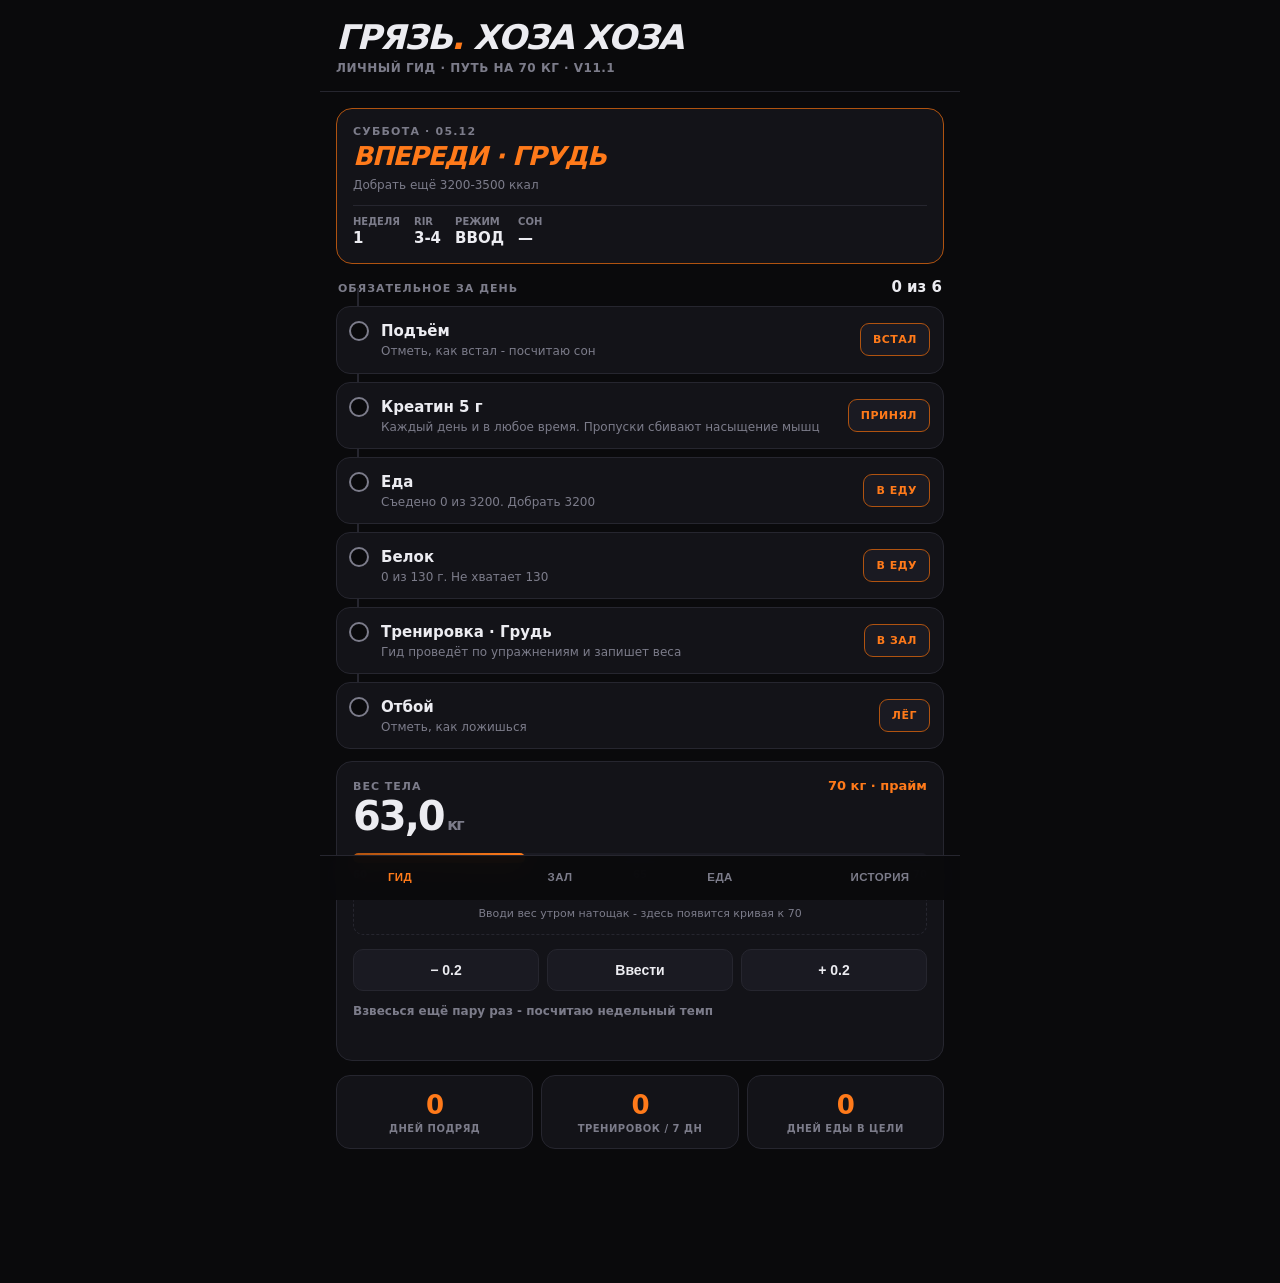
==== index.html @ 9b5d7c56 "ГРЯЗЬ v11.1: «Назад» в гиде тренировки сохраняет введённое Раньше подходы собирались только по «Даль" ====
<!DOCTYPE html>
<html lang="ru">
<head>
<meta charset="UTF-8">
<meta name="viewport" content="width=device-width, initial-scale=1.0, viewport-fit=cover">
<title>ГРЯЗЬ · Гид</title>
<meta name="theme-color" content="#0a0a0c">
<link rel="manifest" href="manifest.webmanifest">
<link rel="icon" type="image/png" href="icons/icon-192.png">
<link rel="apple-touch-icon" href="icons/apple-touch-icon.png">
<meta name="apple-mobile-web-app-capable" content="yes">
<meta name="mobile-web-app-capable" content="yes">
<meta name="apple-mobile-web-app-status-bar-style" content="black-translucent">
<meta name="apple-mobile-web-app-title" content="ГРЯЗЬ">
<style>
  :root {
    --bg: #0a0a0c;
    --panel: #131318;
    --panel-2: #1a1a22;
    --line: #26262f;
    --ink: #ececf1;
    --dim: #7c7c8a;
    --org: #ff7a1a;
    --org-dim: #b05310;
    --blood: #ff3d3d;
    --gold: #ffb020;
    --pool: #57a8ff;
  }
  * { box-sizing: border-box; -webkit-tap-highlight-color: transparent; }
  html, body { margin: 0; padding: 0; background: var(--bg); }
  body {
    font-family: -apple-system, BlinkMacSystemFont, "SF Pro", "Inter", system-ui, sans-serif;
    color: var(--ink);
    padding: 0 0 120px;
    max-width: 640px;
    margin: 0 auto;
    padding-top: env(safe-area-inset-top);
  }
  .wrap { padding: 0 16px; }
  .hidden { display: none !important; }

  header {
    padding: 22px 16px 16px;
    border-bottom: 1px solid var(--line);
  }
  .brand {
    font-size: 34px; font-weight: 900; letter-spacing: -1.5px;
    line-height: 0.92; text-transform: uppercase; font-style: italic;
  }
  .brand span { color: var(--org); }
  .sub {
    font-size: 12px; color: var(--dim); margin-top: 8px;
    letter-spacing: 0.5px; text-transform: uppercase; font-weight: 600;
  }

  .sec-h { font-size: 12px; text-transform: uppercase; color: var(--dim); font-weight: 800; letter-spacing: 1px; margin: 20px 0 10px; }

  /* ── today banner ── */
  .today-card {
    margin: 16px 0 0; border-radius: 16px; padding: 16px;
    background: var(--panel); border: 1px solid var(--line);
  }
  .today-card.iron { border-color: var(--org-dim); }
  .today-card.ring { border-color: var(--blood); }
  .today-card.pool { border-color: #2b7bd6; }
  .tc-day { font-size: 11px; text-transform: uppercase; color: var(--dim); font-weight: 700; letter-spacing: 1.2px; }
  .tc-what { font-size: 26px; font-weight: 900; letter-spacing: -1px; line-height: 1.05; margin-top: 5px; text-transform: uppercase; font-style: italic; }
  .today-card.iron .tc-what { color: var(--org); }
  .today-card.ring .tc-what { color: var(--blood); }
  .today-card.pool .tc-what { color: var(--pool); }
  .tc-note { font-size: 12px; color: var(--dim); margin-top: 6px; line-height: 1.4; }
  .tc-meta { display: flex; gap: 14px; margin-top: 12px; padding-top: 10px; border-top: 1px solid var(--line); }
  .tc-meta div { font-size: 10px; color: var(--dim); font-weight: 600; text-transform: uppercase; }
  .tc-meta b { display: block; font-size: 15px; color: var(--ink); font-weight: 800; margin-top: 2px; }

  /* ── timeline ── */
  .tl { margin: 14px 0 0; position: relative; }
  .tl:before { content:""; position: absolute; left: 21px; top: 10px; bottom: 10px; width: 2px; background: var(--line); }
  .tstep {
    display: flex; gap: 12px; align-items: flex-start; position: relative;
    background: var(--panel); border: 1px solid var(--line); border-radius: 14px;
    padding: 13px 13px 13px 12px; margin-bottom: 8px; cursor: pointer;
  }
  .tstep:active { background: #17171e; }
  .tstep .dot {
    flex: 0 0 20px; width: 20px; height: 20px; border-radius: 50%;
    border: 2px solid var(--dim); margin-top: 1px; position: relative; z-index: 2;
    display: flex; align-items: center; justify-content: center;
    font-size: 12px; font-weight: 900; color: #0a0a0c; background: var(--bg);
    transition: all .25s;
  }
  .tstep.done .dot { background: var(--org); border-color: var(--org); }
  .tstep.done .dot:after { content:"✓"; }
  .tstep .tt { flex: 1; }
  .tstep .tt-time { font-size: 10px; color: var(--dim); font-weight: 800; letter-spacing: .8px; }
  .tstep .tt-name { font-size: 15px; font-weight: 800; margin-top: 2px; line-height: 1.2; }
  .tstep .tt-sub { font-size: 12px; color: var(--dim); margin-top: 3px; line-height: 1.35; }
  .tstep.done .tt-name { color: var(--dim); text-decoration: line-through; }
  .tstep .go {
    flex: 0 0 auto; align-self: center;
    background: var(--panel-2); border: 1px solid var(--org-dim); color: var(--org);
    font-size: 11px; font-weight: 800; text-transform: uppercase; letter-spacing: .5px;
    border-radius: 9px; padding: 9px 12px;
  }
  .tstep.done .go { display: none; }
  .tstep.info { cursor: default; }
  .tstep.info .dot { border-style: dashed; }

  /* ── weight ── */
  .weight-card {
    margin: 12px 0 8px; background: var(--panel);
    border: 1px solid var(--line); border-radius: 16px; padding: 16px;
  }
  .wc-top { display: flex; justify-content: space-between; align-items: baseline; }
  .wc-label { font-size: 11px; text-transform: uppercase; color: var(--dim); font-weight: 700; letter-spacing: 1px; }
  .wc-now { font-size: 40px; font-weight: 900; letter-spacing: -2px; }
  .wc-now small { font-size: 16px; color: var(--dim); font-weight: 600; }
  .wc-goal { font-size: 13px; color: var(--org); font-weight: 700; }
  .track { height: 10px; background: var(--panel-2); border-radius: 6px; margin: 14px 0 6px; overflow: hidden; }
  .track-fill { height: 100%; background: linear-gradient(90deg, var(--org-dim), var(--org)); border-radius: 6px; transition: width .5s cubic-bezier(.2,.8,.2,1); width: 0%; }
  .track-scale { display: flex; justify-content: space-between; font-size: 10px; color: var(--dim); font-weight: 600; }
  .wc-actions { display: flex; gap: 8px; margin-top: 14px; }
  .wbtn { flex: 1; background: var(--panel-2); border: 1px solid var(--line); color: var(--ink); border-radius: 10px; padding: 12px; font-size: 14px; font-weight: 700; cursor: pointer; }
  .wbtn:active { background: #22222b; }
  .wc-hist { font-size: 11px; color: var(--dim); margin-top: 10px; min-height: 14px; }
  .wchart svg { display: block; width: 100%; height: auto; }
  .wchart-hint { font-size: 11px; color: var(--dim); margin-top: 12px; text-align: center; padding: 14px 0; border: 1px dashed var(--line); border-radius: 10px; }

  /* ── exercises (классический зал) ── */
  .ex {
    background: var(--panel); border: 1px solid var(--line);
    border-radius: 14px; padding: 14px; margin-bottom: 10px;
  }
  .ex-head { display: flex; justify-content: space-between; align-items: flex-start; gap: 10px; }
  .ex-name { font-size: 16px; font-weight: 800; line-height: 1.25; }
  .ex-idx { font-size: 11px; color: var(--dim); font-weight: 800; letter-spacing: 1px; }
  .ex-target { font-size: 12px; color: var(--org); font-weight: 700; margin-top: 4px; }
  .ex-m { font-size: 11px; font-weight: 800; letter-spacing: .3px; text-transform: uppercase; color: var(--org); margin: 6px 0 2px; line-height: 1.35; }
  .ex-note { font-size: 12px; color: var(--dim); margin-top: 6px; line-height: 1.45; }
  .ex-last { font-size: 12px; color: var(--gold); margin-top: 8px; font-weight: 600; }
  .ex-tip {
    font-size: 12px; font-weight: 700; margin-top: 8px; padding: 9px 11px;
    border-radius: 9px; background: rgba(255,122,26,.09); border: 1px solid var(--org-dim); color: var(--org);
    line-height: 1.4;
  }
  .ex-tip.warn { background: rgba(255,61,61,.09); border-color: #7d2222; color: #ff8080; }
  .ex-inputs { display: flex; gap: 6px; margin-top: 12px; align-items: center; }
  .ex-w { width: 78px; flex: 0 0 78px; }
  .ex-reps { display: flex; gap: 6px; flex: 1; }
  input.cell {
    width: 100%; background: var(--panel-2); border: 1px solid var(--line);
    color: var(--ink); border-radius: 9px; padding: 12px 6px; font-size: 16px;
    font-weight: 800; text-align: center; -moz-appearance: textfield;
  }
  input.cell::-webkit-outer-spin-button, input.cell::-webkit-inner-spin-button { -webkit-appearance: none; margin: 0; }
  input.cell:focus { outline: none; border-color: var(--org-dim); }
  input.cell.wcell { border-color: #3a3a48; }
  .ex-labels { display: flex; gap: 6px; margin-top: 5px; }
  .ex-labels .l1 { width: 78px; flex: 0 0 78px; font-size: 10px; color: var(--dim); text-align: center; font-weight: 700; letter-spacing: .5px; }
  .ex-labels .l2 { flex: 1; font-size: 10px; color: var(--dim); text-align: center; font-weight: 700; letter-spacing: .5px; }
  .swap { margin-top: 10px; font-size: 12px; color: var(--dim); border-top: 1px dashed var(--line); padding-top: 9px; }
  .swap b { color: #9a9aa8; }

  .warmbox {
    background: var(--panel-2); border: 1px solid var(--line); border-radius: 12px;
    padding: 13px 14px; margin-bottom: 12px; font-size: 13px; color: var(--dim); line-height: 1.5;
  }
  .warmbox b { color: var(--ink); }

  .save {
    width: 100%; background: var(--org); color: #0a0a0c; border: none;
    border-radius: 14px; padding: 18px; font-size: 17px; font-weight: 900;
    text-transform: uppercase; letter-spacing: .5px; cursor: pointer; margin-top: 6px;
  }
  .save:active { transform: scale(.985); }
  .save.ghost { background: var(--panel-2); color: var(--ink); border: 1px solid var(--line); }

  .plan-bar { margin: 0 0 10px; padding: 10px 12px; background: var(--panel); border: 1px solid var(--line); border-radius: 12px; }
  .pb-l { margin-bottom: 9px; }
  .pb-row { display: flex; gap: 6px; flex-wrap: wrap; }
  .pb-name { font-size: 13px; font-weight: 800; line-height: 1.2; }
  .pb-meta { font-size: 10.5px; color: var(--dim); font-weight: 600; margin-top: 2px; }
  .pb-btn { background: var(--panel-2); border: 1px solid var(--line); color: var(--ink); border-radius: 8px; padding: 8px 10px;
    font-size: 11px; font-weight: 800; text-transform: uppercase; letter-spacing: .3px; cursor: pointer; white-space: nowrap; }
  .pb-btn:active { background: #22222b; }
  .pb-btn.org { color: var(--org); border-color: var(--org-dim); }
  .tabs { display: flex; gap: 6px; margin: 16px 0 10px; }
  .tab {
    flex: 1; text-align: center; padding: 11px 4px; border-radius: 10px;
    background: var(--panel); border: 1px solid var(--line); color: var(--dim);
    font-size: 13px; font-weight: 800; cursor: pointer; text-transform: uppercase;
  }
  .tab.active { background: var(--org); color: #0a0a0c; border-color: var(--org); }

  /* ── food ── */
  .food-card { background: var(--panel); border: 1px solid var(--line); border-radius: 16px; padding: 16px; margin-bottom: 12px; }
  .fbar-label { display: flex; justify-content: space-between; font-size: 12px; font-weight: 700; margin-bottom: 6px; }
  .fbar-label span:last-child { color: var(--dim); }
  .fbar { height: 12px; background: var(--panel-2); border-radius: 7px; overflow: hidden; margin-bottom: 14px; }
  .fbar-fill { height: 100%; border-radius: 7px; transition: width .4s; }
  .fbar-fill.kcal { background: linear-gradient(90deg, var(--org-dim), var(--org)); }
  .fbar-fill.prot { background: linear-gradient(90deg, #8a6a10, var(--gold)); }
  .fgrid { display: grid; grid-template-columns: 1fr 1fr; gap: 8px; }
  .fbtn {
    background: var(--panel-2); border: 1px solid var(--line); color: var(--ink);
    border-radius: 12px; padding: 13px 12px; text-align: left; cursor: pointer;
  }
  .fbtn:active { background: #22222b; }
  .fbtn b { display: block; font-size: 13px; font-weight: 800; line-height: 1.2; }
  .fbtn small { display: block; font-size: 10.5px; color: var(--dim); margin-top: 4px; font-weight: 600; line-height: 1.35; }
  .fbtn small i { color: #9a9aa8; font-style: normal; font-weight: 700; }
  .fbtn.rec { border-color: #33333f; }
  .fbtn.rec .ic-lg { margin-bottom: 8px; }

  /* ── чек-лист дня ── */
  .ck-head { display: flex; justify-content: space-between; align-items: baseline; margin: 2px 2px 10px; }
  .ck-head span { font-size: 11px; font-weight: 800; letter-spacing: 1px; text-transform: uppercase; color: var(--dim); }
  .ck-head b { font-size: 15px; font-weight: 900; font-variant-numeric: tabular-nums; }
  .ck-head b.full { color: var(--org); }
  .tstep.opt { opacity: .68; }
  .tstep.opt .tt-name i { font-style: normal; font-size: 10px; font-weight: 700; color: var(--dim); text-transform: uppercase; letter-spacing: .4px; }

  /* ── дни в истории ── */
  .dayrow { display: flex; align-items: center; gap: 10px; padding: 11px 12px; border: 1px solid var(--line); border-radius: 12px;
    background: var(--panel); margin-bottom: 6px; }
  .dayrow.full { border-color: var(--org-dim); }
  .dr-d { font-size: 12.5px; font-weight: 800; font-variant-numeric: tabular-nums; flex: none; }
  .dr-w { font-size: 11px; color: var(--dim); font-weight: 700; flex: none; width: 18px; }
  .dr-dots { display: flex; gap: 4px; flex: 1; flex-wrap: wrap; }
  .dr-dots i { width: 9px; height: 9px; border-radius: 3px; background: var(--panel-2); border: 1px solid var(--line); }
  .dr-dots i.on { background: var(--org); border-color: var(--org); }
  .dr-n { font-size: 12px; font-weight: 900; color: var(--dim); font-variant-numeric: tabular-nums; flex: none; }
  .dayrow.full .dr-n { color: var(--org); }

  /* ── вес: недельная дельта и протокол ── */
  .wc-week { display: flex; align-items: baseline; gap: 8px; margin-top: 12px; font-size: 12px; font-weight: 700; }
  .wc-week .d { font-size: 17px; font-weight: 900; font-variant-numeric: tabular-nums; }
  .wc-week .d.ok { color: var(--org); }
  .wc-week .d.slow { color: var(--gold); }
  .wc-week .d.fast { color: #ff8080; }
  .wc-week .lbl { color: var(--dim); font-weight: 600; line-height: 1.35; }
  .wc-warn { margin-top: 10px; padding: 10px 12px; border-radius: 10px; background: rgba(255,61,61,.08); border: 1px solid #7d2222; color: #ff8080; font-size: 11.5px; font-weight: 600; line-height: 1.45; }
  .wc-warn.hidden { display: none; }

  /* ── фото прогресса ── */
  .ph-compare { display: grid; grid-template-columns: 1fr 1fr; gap: 8px; margin-bottom: 10px; }
  .ph-slot { position: relative; border-radius: 14px; overflow: hidden; border: 2px solid var(--line); background: var(--panel-2); cursor: pointer; }
  .ph-slot.active { border-color: var(--org); }
  .ph-slot { aspect-ratio: 3 / 4; }
  .ph-slot img { display: block; width: 100%; height: 100%; object-fit: contain; background: #0c0c0f; }
  .ph-slot.empty { display: flex; align-items: center; justify-content: center; border-style: dashed; }
  .ph-ph { font-size: 12px; font-weight: 800; letter-spacing: 1px; text-transform: uppercase; color: var(--faint, var(--dim)); }
  .ph-cap { position: absolute; left: 0; right: 0; bottom: 0; padding: 20px 4px 2px; display: flex; justify-content: space-between; align-items: center;
    background: linear-gradient(180deg, transparent, rgba(0,0,0,.55) 45%, rgba(0,0,0,.9)); font-size: 11px; font-weight: 800;
    text-shadow: 0 1px 3px rgba(0,0,0,.9); }
  .ph-cap b, .ph-cap span { padding: 7px 5px; cursor: pointer; }
  .ph-cap span { color: var(--org); font-variant-numeric: tabular-nums; }
  .ph-delta { text-align: center; font-size: 13px; color: var(--dim); font-weight: 600; margin-bottom: 12px; }
  .ph-delta b { font-size: 19px; font-weight: 900; color: var(--org); font-variant-numeric: tabular-nums; }
  .ph-delta.hidden { display: none; }
  .ph-grid { display: grid; grid-template-columns: repeat(4, 1fr); gap: 6px; margin-top: 10px; }
  .ph-th { position: relative; border-radius: 10px; overflow: hidden; border: 2px solid transparent; cursor: pointer; background: var(--panel-2); }
  .ph-th.on { border-color: var(--org); }
  .ph-th img { display: block; width: 100%; aspect-ratio: 3 / 4; object-fit: cover; }
  .ph-th-d { position: absolute; left: 0; right: 0; bottom: 0; padding: 8px 3px 2px; font-size: 9px; font-weight: 800; text-align: center;
    background: linear-gradient(180deg, transparent, rgba(0,0,0,.85)); }
  .ph-th-a { position: absolute; top: 3px; left: 3px; width: 15px; height: 15px; border-radius: 5px; background: var(--org); color: #0a0a0c;
    font-size: 9px; font-weight: 900; display: flex; align-items: center; justify-content: center; }
  .ph-th-x { position: absolute; top: 0; right: 0; padding: 7px 9px 10px 12px; font-size: 15px; font-weight: 900; color: #fff;
    text-shadow: 0 1px 3px #000; line-height: 1; }
  .ph-grid > .wc-hist { grid-column: 1 / -1; }
  .ph-hint { font-size: 11px; color: var(--dim); line-height: 1.45; margin-top: 8px; }
  .ph-hint b { color: var(--ink); }
  /* ── суперсет и кардио в зале ── */
  .ssblock { border: 1px dashed var(--org-dim); border-radius: 16px; padding: 10px 10px 2px; margin-bottom: 12px; background: rgba(255,122,26,.03); }
  .ss-tag { font-size: 10px; font-weight: 900; letter-spacing: 1px; text-transform: uppercase; color: var(--org); padding: 2px 4px 8px; }
  .ssblock .ex { margin-bottom: 10px; }
  .cardio-row { display: flex; align-items: center; gap: 12px; background: var(--panel); border: 1px dashed var(--org-dim); border-radius: 14px; padding: 13px 14px; margin-bottom: 12px; }
  .cardio-t { font-size: 11px; font-weight: 900; letter-spacing: 1px; text-transform: uppercase; color: var(--org); flex: none; }
  .cardio-x { font-size: 12.5px; color: var(--dim); line-height: 1.4; }

  /* ── еда: съедено по факту ── */
  .eaten-top { display: flex; align-items: baseline; gap: 12px; margin-bottom: 12px; }
  .eaten-k { font-size: 44px; font-weight: 900; line-height: 1; letter-spacing: -1.5px; font-variant-numeric: tabular-nums; color: var(--org); }
  .eaten-r { margin-left: auto; text-align: right; }
  .eaten-goal { font-size: 11px; font-weight: 700; color: var(--dim); }
  .eaten-left { font-size: 12px; font-weight: 700; margin-top: 3px; }
  .macros3 { display: grid; grid-template-columns: 1fr 1fr 1fr; gap: 1px; background: var(--line); border: 1px solid var(--line); border-radius: 12px; overflow: hidden; }
  .m3 { background: var(--panel-2); padding: 10px 8px; text-align: center; }
  .m3-v { font-size: 19px; font-weight: 900; font-variant-numeric: tabular-nums; }
  .m3-v.ok { color: var(--org); }
  .m3-v small { font-size: 11px; font-weight: 700; color: var(--dim); }
  .m3-k { font-size: 9.5px; font-weight: 700; letter-spacing: .4px; text-transform: uppercase; color: var(--dim); margin-top: 3px; }
  .mac-note { margin-top: 8px; font-size: 10.5px; color: var(--dim); font-weight: 600; line-height: 1.4; }
  .mac-note.hidden { display: none; }
  .fitem { display: flex; align-items: center; gap: 10px; }
  .fi-l { flex: 1; min-width: 0; }
  .fi-n { font-size: 13.5px; font-weight: 700; line-height: 1.25; }
  .fi-m { font-size: 10.5px; color: var(--dim); margin-top: 2px; font-weight: 600; }
  .fi-chip { flex: none; background: var(--panel-2); border: 1px solid var(--org-dim); color: var(--org); border-radius: 8px; padding: 5px 9px; font-size: 12px; font-weight: 800; cursor: pointer; white-space: nowrap; }
  .fi-chip:active { background: var(--org); color: #0a0a0c; }
  .fi-k { flex: none; font-size: 14px; font-weight: 900; font-variant-numeric: tabular-nums; min-width: 46px; text-align: right; }

  /* ── шторка выбора доли ── */
  .sheet { position: fixed; inset: 0; z-index: 60; background: rgba(0,0,0,.66); display: flex; align-items: flex-end; touch-action: none; }
  .sheet.hidden { display: none; }
  .sheet-in { width: 100%; background: var(--panel); border-top: 1px solid var(--line); border-radius: 20px 20px 0 0; padding: 10px 16px calc(20px + env(safe-area-inset-bottom)); }
  .sheet-grab { width: 38px; height: 4px; border-radius: 3px; background: var(--line); margin: 0 auto 14px; }
  .sheet-t { font-size: 18px; font-weight: 900; text-transform: uppercase; font-style: italic; }
  .sheet-sub { font-size: 12px; color: var(--dim); margin: 4px 0 14px; line-height: 1.4; }
  .frow { display: grid; grid-template-columns: 1fr 1fr; gap: 8px; }
  .fracb { background: var(--panel-2); border: 1px solid var(--line); color: var(--ink); border-radius: 14px; padding: 15px 10px; font-size: 19px; font-weight: 900; cursor: pointer; }
  .fracb small { display: block; font-size: 10.5px; font-weight: 700; color: var(--dim); margin-top: 4px; }
  .fracb.on { border-color: var(--org); color: var(--org); }
  .fracb.wide { grid-column: 1 / -1; font-size: 15px; }
  .fracb:active { background: #22222b; }

  /* ── список покупок ── */
  .shop-g { background: var(--panel); border: 1px solid var(--line); border-radius: 14px; margin-bottom: 8px; overflow: hidden; }
  .shop-h { display: flex; align-items: center; gap: 10px; padding: 14px; cursor: pointer; }
  .shop-h .nm { flex: 1; font-size: 14px; font-weight: 800; }
  .shop-h .cnt { font-size: 12px; font-weight: 800; color: var(--dim); font-variant-numeric: tabular-nums; }
  .shop-h .cnt.full { color: var(--org); }
  .shop-h .arw { color: var(--dim); font-size: 13px; transition: transform .2s; }
  .shop-g.open .shop-h .arw { transform: rotate(90deg); }
  .shop-b { display: none; padding: 0 14px 8px; }
  .shop-g.open .shop-b { display: block; }
  .shop-i { display: flex; align-items: center; gap: 11px; padding: 10px 0; border-top: 1px solid var(--line); cursor: pointer; }
  .shop-i .bx {
    flex: 0 0 21px; width: 21px; height: 21px; border-radius: 6px;
    border: 2px solid var(--dim); display: flex; align-items: center; justify-content: center;
    font-size: 13px; font-weight: 900; color: #0a0a0c; transition: all .18s;
  }
  .shop-i.on .bx { background: var(--org); border-color: var(--org); }
  .shop-i.on .bx:after { content: "✓"; }
  .shop-i .tx { flex: 1; font-size: 13.5px; line-height: 1.3; }
  .shop-i.on .tx { color: var(--dim); text-decoration: line-through; }
  .shop-i .nb { font-size: 11px; color: var(--org); font-weight: 700; }
  .shop-tag { font-size: 10px; font-weight: 800; letter-spacing: .5px; text-transform: uppercase; padding: 3px 7px; border-radius: 6px; background: var(--panel-2); color: var(--dim); }
  .shop-tag.wk { color: var(--org); border: 1px solid var(--org-dim); }
  .fitem { display: flex; justify-content: space-between; align-items: center; padding: 10px 0; border-bottom: 1px solid var(--line); font-size: 13px; }
  .fitem:last-child { border-bottom: none; }
  .fitem .fx { color: var(--blood); font-weight: 800; padding: 12px 8px; cursor: pointer; }
  .gate { border-radius: 12px; padding: 13px 14px; font-size: 13px; line-height: 1.5; font-weight: 600; margin-bottom: 12px; }
  .gate.ok { background: rgba(255,122,26,.08); border: 1px solid var(--org-dim); color: var(--org); }
  .gate.bad { background: rgba(255,61,61,.08); border: 1px solid #7d2222; color: #ff8080; }

  .roulette {
    background: linear-gradient(135deg, #1d1207, #131318); border: 1px solid var(--org-dim);
    border-radius: 16px; padding: 16px; margin-bottom: 12px;
  }
  .roulette h3 { margin: 0 0 4px; font-size: 17px; font-weight: 900; text-transform: uppercase; font-style: italic; color: var(--org); }
  .roulette p { margin: 0 0 12px; font-size: 12px; color: var(--dim); line-height: 1.4; }

  /* ── history ── */
  .h-title { font-size: 22px; font-weight: 900; letter-spacing: -.5px; margin: 18px 0 4px; text-transform: uppercase; font-style: italic; }
  .h-sub { font-size: 12px; color: var(--dim); margin-bottom: 14px; }
  .hcard { background: var(--panel); border: 1px solid var(--line); border-radius: 14px; padding: 14px; margin-bottom: 10px; }
  .hcard-top { display: flex; justify-content: space-between; align-items: center; margin-bottom: 10px; }
  .hbadge { width: 34px; height: 34px; border-radius: 9px; background: var(--panel-2); border: 1px solid var(--org-dim); color: var(--org); font-weight: 900; font-size: 15px; display: flex; align-items: center; justify-content: center; }
  .hdate { font-size: 13px; font-weight: 700; }
  .hday { font-size: 11px; color: var(--dim); text-transform: uppercase; font-weight: 700; letter-spacing: .5px; }
  .hrow { display: flex; justify-content: space-between; font-size: 13px; padding: 5px 0; gap: 10px; }
  .hrow .n { color: var(--dim); flex: 1; }
  .hrow .v { font-weight: 800; font-variant-numeric: tabular-nums; text-align: right; }

  .stat-row { display: flex; gap: 8px; margin: 14px 0; }
  .stat { flex: 1; background: var(--panel); border: 1px solid var(--line); border-radius: 14px; padding: 14px; text-align: center; }
  .stat-n { font-size: 26px; font-weight: 900; color: var(--org); letter-spacing: -1px; }
  .stat-l { font-size: 10px; color: var(--dim); text-transform: uppercase; font-weight: 700; letter-spacing: .5px; margin-top: 3px; }

  .backup { background: var(--panel); border: 1px solid var(--line); border-radius: 14px; padding: 14px; margin-top: 18px; }
  .backup h3 { margin: 0 0 6px; font-size: 13px; text-transform: uppercase; letter-spacing: .5px; }
  .backup p { margin: 0 0 12px; font-size: 12px; color: var(--dim); line-height: 1.5; }
  .backup .row { display: flex; gap: 8px; }

  /* ── тренер ── */
  .coach-card { background: var(--panel); border: 1px solid var(--org-dim); border-radius: 16px; padding: 14px 16px; margin: 16px 0 0; }
  .coach-card.off { border-color: var(--line); }
  .cc-k { font-size: 11px; font-weight: 800; letter-spacing: 1px; text-transform: uppercase; color: var(--org); }
  .coach-card.off .cc-k { color: var(--dim); }
  .cc-t { font-size: 15px; font-weight: 800; margin-top: 4px; line-height: 1.3; }
  .cc-s { font-size: 12px; color: var(--dim); margin-top: 4px; line-height: 1.45; }
  .cc-note { margin-top: 10px; padding: 11px 13px; background: var(--panel-2); border-radius: 11px; font-size: 14px; line-height: 1.5; white-space: pre-wrap; }
  .cc-row { display: flex; gap: 8px; margin-top: 12px; flex-wrap: wrap; }
  .cc-row .wbtn { flex: 1 1 40%; }
  .cc-row .wbtn.danger { color: #ff8080; border-color: #7d2222; }
  /* ── подключение к тренеру ── */
  #join { position: fixed; inset: 0; z-index: 210; background: var(--bg); overflow-y: auto; max-width: 640px; margin: 0 auto; padding: env(safe-area-inset-top) 20px calc(30px + env(safe-area-inset-bottom)); }
  .j-h { font-size: 26px; font-weight: 900; text-transform: uppercase; font-style: italic; letter-spacing: -1px; margin: 22px 0 6px; }
  .j-p { font-size: 14px; color: #d6d6de; line-height: 1.55; margin: 0 0 12px; }
  .j-p b { color: var(--ink); }
  .j-box { background: var(--panel); border: 1px solid var(--line); border-radius: 12px; padding: 12px 14px; font-size: 13px; line-height: 1.5; color: var(--dim); margin-bottom: 12px; }
  .j-box b { color: var(--ink); }
  .j-box ul { margin: 6px 0 0; padding-left: 18px; }
  .j-box li { margin: 3px 0; }
  .j-in { width: 100%; background: var(--panel-2); border: 1px solid var(--line); color: var(--ink); border-radius: 12px; padding: 14px; font-size: 18px; font-weight: 800; margin: 4px 0 12px; }
  .j-in.code { text-transform: uppercase; letter-spacing: 3px; text-align: center; font-size: 22px; }
  .j-in:focus { outline: none; border-color: var(--org-dim); }
  .j-l { font-size: 11px; font-weight: 800; letter-spacing: 1px; text-transform: uppercase; color: var(--dim); }
  .j-chk { display: flex; gap: 12px; align-items: flex-start; padding: 12px 0; border-top: 1px solid var(--line); cursor: pointer; font-size: 13.5px; line-height: 1.45; }
  .j-chk .bx { flex: 0 0 22px; width: 22px; height: 22px; border-radius: 6px; border: 2px solid var(--dim); margin-top: 1px; display: flex; align-items: center; justify-content: center; font-weight: 900; color: #0a0a0c; }
  .j-chk.on .bx { background: var(--org); border-color: var(--org); }
  .j-chk.on .bx:after { content: "✓"; }
  .j-chk a { color: var(--org); }
  .j-foot { display: flex; gap: 10px; margin-top: 16px; }
  .j-foot .fl-back { flex: 0 0 90px; }
  .j-foot .fl-next { flex: 1; }
  .j-foot .fl-next:disabled { opacity: .4; }
  .j-err { color: #ff8080; font-size: 13px; font-weight: 700; margin-top: 10px; min-height: 18px; }

  /* ── nav ── */
  .nav {
    position: fixed; bottom: 0; left: 0; right: 0; display: flex;
    background: rgba(10,10,12,.94); backdrop-filter: blur(14px);
    border-top: 1px solid var(--line); z-index: 50;
    padding-bottom: env(safe-area-inset-bottom); max-width: 640px; margin: 0 auto;
  }
  .nav-btn {
    flex: 1; background: none; border: none; color: var(--dim);
    padding: 15px 4px 17px; font-size: 11.5px; font-weight: 800; cursor: pointer;
    text-transform: uppercase; letter-spacing: .4px;
  }
  .nav-btn.active { color: var(--org); }

  .toast {
    position: fixed; bottom: 92px; left: 50%; transform: translateX(-50%) translateY(20px);
    background: var(--org); color: #0a0a0c; padding: 14px 26px; border-radius: 12px;
    font-weight: 900; font-size: 15px; opacity: 0; pointer-events: none;
    transition: all .28s cubic-bezier(.2,.8,.2,1); z-index: 300; white-space: nowrap;
  }
  .toast.show { opacity: 1; transform: translateX(-50%) translateY(0); }

  /* ── FLOW (пошаговый гид) ── */
  #flow {
    position: fixed; inset: 0; z-index: 200; background: var(--bg);
    display: flex; flex-direction: column; max-width: 640px; margin: 0 auto;
    padding-top: env(safe-area-inset-top);
  }
  .fl-head { display: flex; align-items: center; gap: 12px; padding: 16px; }
  .fl-title { flex: 1; font-size: 13px; font-weight: 800; text-transform: uppercase; letter-spacing: .8px; color: var(--dim); }
  .fl-x { background: var(--panel); border: 1px solid var(--line); color: var(--ink); width: 38px; height: 38px; border-radius: 10px; font-size: 16px; font-weight: 800; cursor: pointer; }
  .fl-prog { display: flex; gap: 5px; padding: 0 16px 4px; }
  .fl-prog i { flex: 1; height: 4px; border-radius: 2px; background: var(--panel-2); }
  .fl-prog i.on { background: var(--org); }
  .fl-body { flex: 1; overflow-y: auto; padding: 10px 20px 20px; display: flex; flex-direction: column; }
  .fstep { animation: fin .38s cubic-bezier(.2,.8,.2,1); flex: 1; display: flex; flex-direction: column; }
  @keyframes fin { from { opacity: 0; transform: translateY(26px) scale(.98); } }
  .fs-icon { margin: 22px 0 18px; animation: pop .5s cubic-bezier(.2,.8,.2,1); }
  .fs-icon svg { width: 92px; height: 92px; color: var(--org); display: block; }
  @keyframes pop { 0% { transform: scale(.4) rotate(-8deg); opacity: 0; } 60% { transform: scale(1.12) rotate(2deg); } 100% { transform: scale(1); } }
  .ic { width: 1em; height: 1em; vertical-align: -.15em; color: var(--org); }
  .ic-lg { width: 26px; height: 26px; color: var(--org); flex: 0 0 26px; }
  .sk-sec { opacity: .42; }
  .done-burst svg { width: 130px; height: 130px; color: var(--org); margin: 0 auto; animation: pop .6s cubic-bezier(.2,.8,.2,1); }
  .rl-head { display: flex; align-items: center; gap: 10px; }
  .fs-kicker { font-size: 11px; font-weight: 800; letter-spacing: 1.2px; text-transform: uppercase; color: var(--org); margin-bottom: 8px; }
  .fs-title { font-size: 28px; font-weight: 900; letter-spacing: -1px; line-height: 1.05; text-transform: uppercase; font-style: italic; }
  .fs-text { font-size: 16px; line-height: 1.55; margin-top: 14px; color: #d6d6de; }
  .fs-text b { color: var(--ink); }
  .fs-sub { font-size: 13px; color: var(--dim); margin-top: 12px; line-height: 1.5; padding: 11px 13px; background: var(--panel); border: 1px solid var(--line); border-radius: 11px; }
  .fs-html { margin-top: 16px; }
  .fl-foot { display: flex; gap: 10px; padding: 14px 16px calc(16px + env(safe-area-inset-bottom)); }
  .fl-back { flex: 0 0 90px; background: var(--panel); border: 1px solid var(--line); color: var(--ink); border-radius: 14px; padding: 17px 0; font-size: 15px; font-weight: 800; cursor: pointer; }
  .fl-next { flex: 1; background: var(--org); border: none; color: #0a0a0c; border-radius: 14px; padding: 17px 0; font-size: 16px; font-weight: 900; text-transform: uppercase; letter-spacing: .5px; cursor: pointer; }
  .fl-next:active { transform: scale(.985); }
  .rest-btn { margin-top: 14px; width: 100%; background: var(--panel); border: 1px solid var(--org-dim); color: var(--org); border-radius: 12px; padding: 14px; font-size: 15px; font-weight: 800; cursor: pointer; font-variant-numeric: tabular-nums; }
  .done-burst { text-align: center; padding: 60px 0; }
  .done-burst .big { font-size: 110px; animation: pop .6s cubic-bezier(.2,.8,.2,1); }
  .done-burst .t { font-size: 26px; font-weight: 900; text-transform: uppercase; font-style: italic; margin-top: 10px; color: var(--org); }
</style>
</head>
<body>

<svg width="0" height="0" style="position:absolute" aria-hidden="true"><defs>
<g id="_s" fill="none" stroke="currentColor" stroke-width="2.4" stroke-linecap="round" stroke-linejoin="round"></g>
</defs>
<symbol id="i-cleanser" viewBox="0 0 48 48" fill="none" stroke="currentColor" stroke-width="2.4" stroke-linecap="round" stroke-linejoin="round">
  <path d="M18 12h12v4c3 2 4 5 4 8v14a4 4 0 0 1-4 4H18a4 4 0 0 1-4-4V24c0-3 1-6 4-8v-4Z"/>
  <path d="M20 6h8v6h-8z"/><path class="sk-sec" d="M19 28h10M19 34h6"/>
</symbol>
<symbol id="i-powder" viewBox="0 0 48 48" fill="none" stroke="currentColor" stroke-width="2.4" stroke-linecap="round" stroke-linejoin="round">
  <rect x="13" y="18" width="22" height="24" rx="4"/><path d="M17 18v-4a3 3 0 0 1 3-3h8a3 3 0 0 1 3 3v4"/>
  <circle class="sk-sec" cx="20" cy="9" r="1.6"/><circle class="sk-sec" cx="28" cy="6" r="1.6"/><circle class="sk-sec" cx="34" cy="11" r="1.6"/>
  <path class="sk-sec" d="M19 28h10"/>
</symbol>
<symbol id="i-cream" viewBox="0 0 48 48" fill="none" stroke="currentColor" stroke-width="2.4" stroke-linecap="round" stroke-linejoin="round">
  <rect x="10" y="20" width="28" height="20" rx="4"/><rect x="14" y="12" width="20" height="8" rx="3"/>
  <path class="sk-sec" d="M17 30h14"/>
</symbol>
<symbol id="i-spf" viewBox="0 0 48 48" fill="none" stroke="currentColor" stroke-width="2.4" stroke-linecap="round" stroke-linejoin="round">
  <circle cx="24" cy="20" r="8"/>
  <path d="M24 4v4M24 32v4M8 20h4M36 20h4M12.7 8.7l2.8 2.8M32.5 28.5l2.8 2.8M35.3 8.7l-2.8 2.8M15.5 28.5l-2.8 2.8"/>
  <rect class="sk-sec" x="18" y="38" width="12" height="8" rx="2"/>
</symbol>
<symbol id="i-serum" viewBox="0 0 48 48" fill="none" stroke="currentColor" stroke-width="2.4" stroke-linecap="round" stroke-linejoin="round">
  <path d="M22 6h4v9l4 6v19a4 4 0 0 1-4 4h-4a4 4 0 0 1-4-4V21l4-6V6Z"/>
  <path class="sk-sec" d="M18 30h12"/><circle class="sk-sec" cx="36" cy="14" r="2.4"/>
</symbol>
<symbol id="i-moon" viewBox="0 0 48 48" fill="none" stroke="currentColor" stroke-width="2.4" stroke-linecap="round" stroke-linejoin="round">
  <path d="M30 6a18 18 0 1 0 12 22A14 14 0 0 1 30 6Z"/>
  <path class="sk-sec" d="M14 10l1.5 3 3 1.5-3 1.5L14 19l-1.5-3-3-1.5 3-1.5Z"/>
</symbol>
<symbol id="i-sun" viewBox="0 0 48 48" fill="none" stroke="currentColor" stroke-width="2.4" stroke-linecap="round" stroke-linejoin="round">
  <circle cx="24" cy="24" r="9"/>
  <path d="M24 5v5M24 38v5M5 24h5M38 24h5M10.5 10.5l3.5 3.5M34 34l3.5 3.5M37.5 10.5L34 14M14 34l-3.5 3.5"/>
</symbol>
<symbol id="i-shampoo" viewBox="0 0 48 48" fill="none" stroke="currentColor" stroke-width="2.4" stroke-linecap="round" stroke-linejoin="round">
  <path d="M17 16h14a4 4 0 0 1 4 4v18a4 4 0 0 1-4 4H17a4 4 0 0 1-4-4V20a4 4 0 0 1 4-4Z"/>
  <path d="M22 16v-4h4v4"/><path d="M26 8h6a3 3 0 0 1 3 3v2"/>
  <path class="sk-sec" d="M18 26h12"/>
</symbol>
<symbol id="i-conditioner" viewBox="0 0 48 48" fill="none" stroke="currentColor" stroke-width="2.4" stroke-linecap="round" stroke-linejoin="round">
  <path d="M14 18h20a3 3 0 0 1 3 3v18a4 4 0 0 1-4 4H15a4 4 0 0 1-4-4V21a3 3 0 0 1 3-3Z"/>
  <rect x="19" y="9" width="10" height="9" rx="2"/><path class="sk-sec" d="M17 28h14M17 34h8"/>
</symbol>
<symbol id="i-curl" viewBox="0 0 48 48" fill="none" stroke="currentColor" stroke-width="2.4" stroke-linecap="round" stroke-linejoin="round">
  <path d="M14 40c0-6 6-6 6-12s-6-6-6-12 6-8 6-8"/>
  <path class="sk-sec" d="M28 40c0-6 6-6 6-12s-6-6-6-12 6-8 6-8"/>
</symbol>
<symbol id="i-oil" viewBox="0 0 48 48" fill="none" stroke="currentColor" stroke-width="2.4" stroke-linecap="round" stroke-linejoin="round">
  <path d="M24 6s12 14 12 22a12 12 0 0 1-24 0c0-8 12-22 12-22Z"/>
  <path class="sk-sec" d="M19 29a5 5 0 0 0 5 5"/>
</symbol>
<symbol id="i-shower" viewBox="0 0 48 48" fill="none" stroke="currentColor" stroke-width="2.4" stroke-linecap="round" stroke-linejoin="round">
  <path d="M10 20a14 14 0 0 1 28 0Z"/><path d="M24 20V8a4 4 0 0 1 4-4h6"/>
  <path class="sk-sec" d="M16 28v4M24 28v6M32 28v4M20 36v3M28 36v3"/>
</symbol>
<symbol id="i-pullup" viewBox="0 0 48 48" fill="none" stroke="currentColor" stroke-width="2.4" stroke-linecap="round" stroke-linejoin="round">
  <path d="M6 10h36"/><path d="M12 10v4M36 10v4"/>
  <path d="M17 12l4 6M31 12l-4 6"/><circle cx="24" cy="23" r="4"/>
  <path d="M24 27v9"/><path class="sk-sec" d="M24 36l-4 8M24 36l4 8"/>
</symbol>
<symbol id="i-press" viewBox="0 0 48 48" fill="none" stroke="currentColor" stroke-width="2.4" stroke-linecap="round" stroke-linejoin="round">
  <path d="M8 24h32"/><rect x="4" y="16" width="6" height="16" rx="2"/><rect x="38" y="16" width="6" height="16" rx="2"/>
  <rect class="sk-sec" x="12" y="19" width="4" height="10" rx="1.5"/><rect class="sk-sec" x="32" y="19" width="4" height="10" rx="1.5"/>
</symbol>
<symbol id="i-lateral" viewBox="0 0 48 48" fill="none" stroke="currentColor" stroke-width="2.4" stroke-linecap="round" stroke-linejoin="round">
  <circle cx="24" cy="11" r="4"/><path d="M24 15v16"/><path d="M24 19H10M24 19h14"/>
  <rect x="4" y="15" width="6" height="8" rx="2"/><rect x="38" y="15" width="6" height="8" rx="2"/>
  <path class="sk-sec" d="M24 31l-5 12M24 31l5 12"/>
</symbol>
<symbol id="i-flye" viewBox="0 0 48 48" fill="none" stroke="currentColor" stroke-width="2.4" stroke-linecap="round" stroke-linejoin="round">
  <path d="M24 10v28"/><path d="M24 18c-8-8-16-6-18 2 6 4 12 4 18-2Z"/><path d="M24 18c8-8 16-6 18 2-6 4-12 4-18-2Z"/>
  <path class="sk-sec" d="M24 30c-4-3-8-3-11-1M24 30c4-3 8-3 11-1"/>
</symbol>
<symbol id="i-biceps" viewBox="0 0 48 48" fill="none" stroke="currentColor" stroke-width="2.4" stroke-linecap="round" stroke-linejoin="round">
  <path d="M10 38V26a10 10 0 0 1 10-10h4a8 8 0 0 1 8 8c0 3-2 5-5 5"/>
  <path d="M27 29c6 0 9 3 9 8v1H10"/><path class="sk-sec" d="M18 22c2-2 5-2 7 0"/>
</symbol>
<symbol id="i-core" viewBox="0 0 48 48" fill="none" stroke="currentColor" stroke-width="2.4" stroke-linecap="round" stroke-linejoin="round">
  <path d="M24 5l15 6v10c0 11-7 18-15 22-8-4-15-11-15-22V11Z"/>
  <path class="sk-sec" d="M24 15v18M17 21h14M17 27h14"/>
</symbol>
<symbol id="i-legs" viewBox="0 0 48 48" fill="none" stroke="currentColor" stroke-width="2.4" stroke-linecap="round" stroke-linejoin="round">
  <path d="M32 6h6v10a20 20 0 0 1-20 20h-4"/><path d="M14 30v12"/><path d="M8 42h14"/>
  <rect class="sk-sec" x="6" y="22" width="10" height="8" rx="3"/>
</symbol>
<symbol id="i-facepull" viewBox="0 0 48 48" fill="none" stroke="currentColor" stroke-width="2.4" stroke-linecap="round" stroke-linejoin="round">
  <path d="M24 8v10"/><path d="M24 18c-6 0-10 3-12 8M24 18c6 0 10 3 12 8"/>
  <circle cx="10" cy="29" r="4"/><circle cx="38" cy="29" r="4"/>
  <path class="sk-sec" d="M6 40h36"/>
</symbol>
<symbol id="i-triceps" viewBox="0 0 48 48" fill="none" stroke="currentColor" stroke-width="2.4" stroke-linecap="round" stroke-linejoin="round">
  <path d="M24 6v14"/><path d="M14 20h20"/><path d="M17 20l-3 12M31 20l3 12"/>
  <circle class="sk-sec" cx="14" cy="36" r="3.5"/><circle class="sk-sec" cx="34" cy="36" r="3.5"/>
</symbol>
<symbol id="i-dips" viewBox="0 0 48 48" fill="none" stroke="currentColor" stroke-width="2.4" stroke-linecap="round" stroke-linejoin="round">
  <path d="M6 16h14M28 16h14"/><path d="M10 16v24M38 16v24"/>
  <circle cx="24" cy="20" r="4"/><path d="M24 24v8"/><path class="sk-sec" d="M24 32l-4 8M24 32l4 8"/>
  <path class="sk-sec" d="M20 20h-6M28 20h6"/>
</symbol>
<symbol id="i-calf" viewBox="0 0 48 48" fill="none" stroke="currentColor" stroke-width="2.4" stroke-linecap="round" stroke-linejoin="round">
  <path d="M18 6c0 8-2 12-2 18 0 6 3 10 3 14"/><path d="M19 38h14a3 3 0 0 1 0 6H12"/>
  <path class="sk-sec" d="M28 20l6-6M32 26l7-3"/>
</symbol>
<symbol id="i-hamstring" viewBox="0 0 48 48" fill="none" stroke="currentColor" stroke-width="2.4" stroke-linecap="round" stroke-linejoin="round">
  <path d="M8 34V18a4 4 0 0 1 4-4h10v20"/><path d="M22 24h12a6 6 0 0 1 0 12H22"/>
  <circle class="sk-sec" cx="36" cy="30" r="3"/><path class="sk-sec" d="M8 40h16"/>
</symbol>
<symbol id="i-rdl" viewBox="0 0 48 48" fill="none" stroke="currentColor" stroke-width="2.4" stroke-linecap="round" stroke-linejoin="round">
  <path d="M24 6l18 32H6Z"/><path d="M24 18v10"/><circle cx="24" cy="33" r="1.6" fill="currentColor"/>
</symbol>
<symbol id="i-shoulderpress" viewBox="0 0 48 48" fill="none" stroke="currentColor" stroke-width="2.4" stroke-linecap="round" stroke-linejoin="round">
  <path d="M10 10h28"/><rect x="4" y="4" width="6" height="12" rx="2"/><rect x="38" y="4" width="6" height="12" rx="2"/>
  <circle cx="24" cy="22" r="4"/><path d="M24 26v10"/><path d="M17 12l5 8M31 12l-5 8"/>
  <path class="sk-sec" d="M24 36l-5 8M24 36l5 8"/>
</symbol>
<symbol id="i-warmup" viewBox="0 0 48 48" fill="none" stroke="currentColor" stroke-width="2.4" stroke-linecap="round" stroke-linejoin="round">
  <path d="M40 24a16 16 0 1 1-6-12.4"/><path d="M40 6v8h-8"/>
  <path class="sk-sec" d="M24 16c-2.5-3-7-2-7 2 0 3.5 7 8 7 8s7-4.5 7-8c0-4-4.5-5-7-2Z"/>
</symbol>
<symbol id="i-pot" viewBox="0 0 48 48" fill="none" stroke="currentColor" stroke-width="2.4" stroke-linecap="round" stroke-linejoin="round">
  <path d="M8 20h32v12a8 8 0 0 1-8 8H16a8 8 0 0 1-8-8V20Z"/>
  <path d="M8 24H4M40 24h4"/>
  <path class="sk-sec" d="M18 14c0-3 3-3 3-6M27 14c0-3 3-3 3-6"/>
</symbol>
<symbol id="i-bacon" viewBox="0 0 48 48" fill="none" stroke="currentColor" stroke-width="2.4" stroke-linecap="round" stroke-linejoin="round">
  <path d="M6 16c6-6 10 4 16-2s10 4 16-2v12c-6 6-10-4-16 2S12 22 6 28Z"/>
  <path class="sk-sec" d="M6 32c6-6 10 4 16-2s10 4 16-2"/>
</symbol>
<symbol id="i-egg" viewBox="0 0 48 48" fill="none" stroke="currentColor" stroke-width="2.4" stroke-linecap="round" stroke-linejoin="round">
  <path d="M24 6c8 0 14 12 14 21a14 14 0 1 1-28 0C10 18 16 6 24 6Z"/>
  <circle class="sk-sec" cx="24" cy="28" r="5"/>
</symbol>
<symbol id="i-pepper" viewBox="0 0 48 48" fill="none" stroke="currentColor" stroke-width="2.4" stroke-linecap="round" stroke-linejoin="round">
  <path d="M18 14h12v24a4 4 0 0 1-4 4h-4a4 4 0 0 1-4-4V14Z"/>
  <path d="M20 14V8a4 4 0 0 1 8 0v6"/><path class="sk-sec" d="M18 22h12M18 30h12"/>
</symbol>
<symbol id="i-fire" viewBox="0 0 48 48" fill="none" stroke="currentColor" stroke-width="2.4" stroke-linecap="round" stroke-linejoin="round">
  <path d="M25 4c1 7-5 9-5 15 0 3 2 5 4 5s4-2 4-5c0-2-.5-3-1-4 6 4 9 9 9 15a12 12 0 0 1-24 0C12 20 22 16 25 4Z"/>
</symbol>
<symbol id="i-sparkle" viewBox="0 0 48 48" fill="none" stroke="currentColor" stroke-width="2.4" stroke-linecap="round" stroke-linejoin="round">
  <path d="M24 6l4 10 10 4-10 4-4 10-4-10-10-4 10-4Z"/>
  <path class="sk-sec" d="M38 34l1.5 3.5L43 39l-3.5 1.5L38 44l-1.5-3.5L33 39l3.5-1.5ZM9 8l1 2.5L12.5 12 10 13l-1 2.5L8 13l-2.5-1L8 10.5Z"/>
</symbol>
<symbol id="i-onion" viewBox="0 0 48 48" fill="none" stroke="currentColor" stroke-width="2.4" stroke-linecap="round" stroke-linejoin="round">
  <path d="M24 12c8 0 14 7 14 15a14 14 0 0 1-28 0c0-8 6-15 14-15Z"/>
  <path d="M24 12c0-3-2-5-4-6M24 12c0-3 2-5 4-6"/>
  <path class="sk-sec" d="M18 20c-2 4-2 9 0 13M30 20c2 4 2 9 0 13"/>
</symbol>
<symbol id="i-meat" viewBox="0 0 48 48" fill="none" stroke="currentColor" stroke-width="2.4" stroke-linecap="round" stroke-linejoin="round">
  <path d="M12 34a12 12 0 0 1 0-20c8-5 20-3 24 4s-1 17-9 19c-6 1.5-12 0-15-3Z"/>
  <path class="sk-sec" d="M20 20c3-2 7-2 10 1"/><circle class="sk-sec" cx="17" cy="27" r="3"/>
</symbol>
<symbol id="i-tomato" viewBox="0 0 48 48" fill="none" stroke="currentColor" stroke-width="2.4" stroke-linecap="round" stroke-linejoin="round">
  <circle cx="24" cy="27" r="15"/>
  <path d="M24 12V8"/><path class="sk-sec" d="M24 12c-3-3-7-3-9-2 1 3 5 4 9 2ZM24 12c3-3 7-3 9-2-1 3-5 4-9 2Z"/>
</symbol>
<symbol id="i-milk" viewBox="0 0 48 48" fill="none" stroke="currentColor" stroke-width="2.4" stroke-linecap="round" stroke-linejoin="round">
  <path d="M16 16h16v22a4 4 0 0 1-4 4H20a4 4 0 0 1-4-4V16Z"/>
  <path d="M18 16l3-8h6l3 8"/><path class="sk-sec" d="M16 28h16"/>
</symbol>
<symbol id="i-timer" viewBox="0 0 48 48" fill="none" stroke="currentColor" stroke-width="2.4" stroke-linecap="round" stroke-linejoin="round">
  <circle cx="24" cy="26" r="16"/><path d="M24 17v9l6 4"/><path d="M18 5h12"/>
</symbol>
<symbol id="i-knife" viewBox="0 0 48 48" fill="none" stroke="currentColor" stroke-width="2.4" stroke-linecap="round" stroke-linejoin="round">
  <path d="M6 30 30 6c4 6 4 14-2 20L14 40Z"/><path d="M14 40l-6-6"/>
  <path class="sk-sec" d="M34 30h10M34 38h10"/>
</symbol>
<symbol id="i-bread" viewBox="0 0 48 48" fill="none" stroke="currentColor" stroke-width="2.4" stroke-linecap="round" stroke-linejoin="round">
  <path d="M8 22a8 8 0 0 1 8-8h16a8 8 0 0 1 8 8v14a4 4 0 0 1-4 4H12a4 4 0 0 1-4-4Z"/>
  <path class="sk-sec" d="M16 22v18M24 22v18M32 22v18"/>
</symbol>
<symbol id="i-cheese" viewBox="0 0 48 48" fill="none" stroke="currentColor" stroke-width="2.4" stroke-linecap="round" stroke-linejoin="round">
  <path d="M6 32 26 12h16v20Z"/><path d="M6 32v6h36v-6"/>
  <circle class="sk-sec" cx="30" cy="24" r="3"/><circle class="sk-sec" cx="20" cy="28" r="2"/>
</symbol>
<symbol id="i-pasta" viewBox="0 0 48 48" fill="none" stroke="currentColor" stroke-width="2.4" stroke-linecap="round" stroke-linejoin="round">
  <path d="M6 28h36a18 18 0 0 1-36 0Z"/><path d="M4 38h40"/>
  <path class="sk-sec" d="M16 26c0-6 4-10 8-10s8 4 8 10M20 26c0-4 2-6 4-6"/>
</symbol>
<symbol id="i-potato" viewBox="0 0 48 48" fill="none" stroke="currentColor" stroke-width="2.4" stroke-linecap="round" stroke-linejoin="round">
  <path d="M14 12c10-4 24 2 24 14 0 10-10 16-18 14S6 30 8 22c1.5-6 3-8 6-10Z"/>
  <circle class="sk-sec" cx="19" cy="22" r="1.8"/><circle class="sk-sec" cx="29" cy="20" r="1.8"/><circle class="sk-sec" cx="26" cy="31" r="1.8"/>
</symbol>
<symbol id="i-meatball" viewBox="0 0 48 48" fill="none" stroke="currentColor" stroke-width="2.4" stroke-linecap="round" stroke-linejoin="round">
  <circle cx="17" cy="20" r="8"/><circle cx="32" cy="24" r="8"/><circle cx="22" cy="34" r="8"/>
</symbol>
<symbol id="i-chicken" viewBox="0 0 48 48" fill="none" stroke="currentColor" stroke-width="2.4" stroke-linecap="round" stroke-linejoin="round">
  <path d="M30 8a14 14 0 0 1 4 20l-9 9-8-8 9-9A14 14 0 0 1 30 8Z"/>
  <path d="m17 29-8 8a4 4 0 0 0 6 6l8-8"/>
  <path class="sk-sec" d="M28 16c2 1 4 3 4 6"/>
</symbol>
<symbol id="i-lasagna" viewBox="0 0 48 48" fill="none" stroke="currentColor" stroke-width="2.4" stroke-linecap="round" stroke-linejoin="round">
  <path d="M8 34V18l16-8 16 8v16l-16 8Z"/>
  <path class="sk-sec" d="M8 18l16 8 16-8M24 26v16M8 26l16 8 16-8"/>
</symbol>
<symbol id="i-gnocchi" viewBox="0 0 48 48" fill="none" stroke="currentColor" stroke-width="2.4" stroke-linecap="round" stroke-linejoin="round">
  <rect x="8" y="14" width="14" height="10" rx="5" transform="rotate(-12 15 19)"/>
  <rect x="26" y="20" width="14" height="10" rx="5" transform="rotate(10 33 25)"/>
  <rect x="14" y="30" width="14" height="10" rx="5" transform="rotate(-6 21 35)"/>
</symbol>
<symbol id="i-dice" viewBox="0 0 48 48" fill="none" stroke="currentColor" stroke-width="2.4" stroke-linecap="round" stroke-linejoin="round">
  <rect x="8" y="8" width="32" height="32" rx="7"/>
  <circle cx="17" cy="17" r="2.2" fill="currentColor" stroke="none"/>
  <circle cx="31" cy="17" r="2.2" fill="currentColor" stroke="none"/>
  <circle cx="24" cy="24" r="2.2" fill="currentColor" stroke="none"/>
  <circle cx="17" cy="31" r="2.2" fill="currentColor" stroke="none"/>
  <circle cx="31" cy="31" r="2.2" fill="currentColor" stroke="none"/>
</symbol>
<symbol id="i-water" viewBox="0 0 48 48" fill="none" stroke="currentColor" stroke-width="2.4" stroke-linecap="round" stroke-linejoin="round">
  <path d="M24 5s13 15 13 24a13 13 0 0 1-26 0C11 20 24 5 24 5Z"/>
  <path class="sk-sec" d="M18 30a6 6 0 0 0 6 6"/>
</symbol>
</svg>

<header>
  <div class="brand">ГРЯЗЬ<span>.</span> ХОЗА ХОЗА</div>
  <div class="sub" id="hdrSub">Личный гид · путь на 70 кг</div>
</header>

<!-- ══════════ ГИД ══════════ -->
<div class="wrap" id="viewGuide">
  <div class="today-card" id="todayCard">
    <div class="tc-day" id="tcDay">—</div>
    <div class="tc-what" id="tcWhat">—</div>
    <div class="tc-note" id="tcNote"></div>
    <div class="tc-meta">
      <div>Неделя<b id="tcWeek">1</b></div>
      <div>RIR<b id="tcRir">3-4</b></div>
      <div>Режим<b id="tcMode">ВВОД</b></div>
      <div>Сон<b id="tcSleep">—</b></div>
    </div>
  </div>

  <div class="tl" id="timeline"></div>

  <div id="coachNoteBox"></div>

  <div class="weight-card">
    <div class="wc-top">
      <div>
        <div class="wc-label">Вес тела</div>
        <div class="wc-now" id="wNow">63.0<small> кг</small></div>
      </div>
      <div class="wc-goal" id="wGoalTxt">70 кг · прайм</div>
    </div>
    <div class="track"><div class="track-fill" id="wFill"></div></div>
    <div class="track-scale" id="wScale"><span>60</span><span>65</span><span>70</span></div>
    <div class="wchart" id="wChart"></div>
    <div class="wc-actions">
      <button class="wbtn" onclick="logWeight(-0.2)">− 0.2</button>
      <button class="wbtn" onclick="promptWeight()">Ввести</button>
      <button class="wbtn" onclick="logWeight(0.2)">+ 0.2</button>
    </div>
    <div class="wc-week" id="wWeek"></div>
    <div class="wc-hist" id="wHist"></div>
    <div class="wc-warn hidden" id="wWarn"></div>
  </div>

  <div class="stat-row">
    <div class="stat"><div class="stat-n" id="streakN">0</div><div class="stat-l">Дней подряд</div></div>
    <div class="stat"><div class="stat-n" id="weekN">0</div><div class="stat-l">Тренировок / 7 дн</div></div>
    <div class="stat"><div class="stat-n" id="foodN">0</div><div class="stat-l">Дней еды в цели</div></div>
  </div>
</div>

<!-- ══════════ ЗАЛ ══════════ -->
<div class="wrap hidden" id="viewGym">
  <div class="h-title">Зал</div>
  <div class="h-sub">Двойная прогрессия. Приложение само скажет, когда добавить вес.</div>
  <button class="save" style="margin:0 0 8px" onclick="startWorkoutFlow()">▶ Начать тренировку с гидом</button>
  <div class="plan-bar" id="planBar"></div>
  <div class="tabs" id="tabs"></div>
  <div id="dayBox"></div>
  <input type="file" id="planFile" accept=".json,application/json" style="display:none" onchange="importPlanFile(this.files[0])">
  <button class="save ghost" id="saveBtn" onclick="saveDay()">Записать без гида</button>
</div>

<!-- ══════════ ЕДА ══════════ -->
<div class="wrap hidden" id="viewFood">
  <div class="h-title">Еда</div>
  <div class="h-sub" id="foodDate"></div>

  <div class="food-card">
    <div class="eaten-top">
      <div class="eaten-k" id="eatenK">0</div>
      <div class="eaten-r">
        <div class="eaten-goal" id="eatenGoal"></div>
        <div class="eaten-left" id="eatenLeft"></div>
      </div>
    </div>
    <div class="fbar"><div class="fbar-fill kcal" id="kcalFill"></div></div>
    <div class="macros3" id="macros3"></div>
    <div class="mac-note hidden" id="macNote"></div>
  </div>

  <div class="sec-h">Съедено по факту</div>
  <div class="food-card" id="foodList"></div>

  <div class="sec-h">Записать · тап по блюду, потом доля</div>
  <div class="fgrid" id="dishGrid"></div>
  <button class="save ghost" style="margin-top:10px" onclick="addOther()">+ Прочее · только калории</button>

  <div class="sec-h">Шлюз недели</div>
  <div id="gateBox"></div>

  <div id="foodPersonal">
  <div class="roulette">
    <h3 class="rl-head"><svg class="ic-lg"><use href="#i-dice"/></svg> Рулетка блюда</h3>
    <p>Не знаешь, что готовить - жми. Выпадет блюдо, и я проведу по шагам, как шеф.</p>
    <button class="save" style="margin:0" onclick="spinRecipe()">Крутить</button>
  </div>

  <div class="sec-h">Рецепты · тап и я веду по шагам</div>
  <div class="fgrid" id="recGrid"></div>

  <div class="sec-h" style="display:flex;justify-content:space-between;align-items:center">
    <span>Список покупок</span>
    <span id="shopTotal" style="color:var(--org)"></span>
  </div>
  <div id="shopBox"></div>
  <button class="save ghost" style="margin-top:4px" onclick="resetWeekly()">Сбросить недельное</button>
  </div>
</div>

<!-- шторка выбора доли -->
<div class="sheet hidden" id="fracSheet" onclick="closeSheet(event)">
  <div class="sheet-in">
    <div class="sheet-grab"></div>
    <div class="sheet-t" id="sheetT"></div>
    <div class="sheet-sub" id="sheetSub"></div>
    <div class="frow" id="sheetBtns"></div>
    <button class="save ghost" style="margin:12px 0 0" onclick="closeSheet()">Отмена</button>
  </div>
</div>

<!-- ══════════ ИСТОРИЯ ══════════ -->
<div class="wrap hidden" id="viewHistory">
  <div class="h-title">История</div>
  <div class="h-sub" id="hSub"></div>
  <div class="sec-h">Дни</div>
  <div id="daysBox"></div>

  <div class="sec-h" style="display:flex;justify-content:space-between;align-items:center">
    <span>Прогресс в кадре</span>
    <span id="phCount" style="color:var(--org);font-size:11px"></span>
  </div>
  <div class="ph-compare" id="phCompare"></div>
  <div class="ph-delta hidden" id="phDelta"></div>
  <input type="file" id="phFile" accept="image/*" style="display:none" onchange="phPick(this.files[0])">
  <button class="save" style="margin:0" onclick="document.getElementById('phFile').click()">+ Добавить кадр</button>
  <div class="ph-grid" id="phGrid"></div>
  <div class="ph-hint"><b>Контрольный кадр</b> - это линейка: та же комната, тот же свет, та же поза руки в стороны, утром. Меняешь условия - и через два месяца не поймёшь, вырос или просто удачно встал. Красивые кадры со светом снимай отдельно, они в сравнение не идут.</div>

  <div class="sec-h">Тренировки</div>
  <div id="hList"></div>

  <div id="coachBox"></div>

  <div class="backup">
    <h3>Бэкап данных</h3>
    <p>Тренировки, еда и вес живут в этом браузере. Перед сменой телефона или чисткой браузера скачай бэкап - потом восстановишь одной кнопкой. Кадры прогресса тоже входят в бэкап, поэтому файл получается тяжёлым: считай 300-400 КБ на снимок. Если приложение открыто вкладкой, а не иконкой с домашнего экрана, Safari может стереть данные после недели без заходов - бэкап тут единственная страховка.</p>
    <div class="row">
      <button class="wbtn" onclick="exportData()">Скачать бэкап</button>
      <button class="wbtn" onclick="document.getElementById('importFile').click()">Восстановить</button>
      <input type="file" id="importFile" accept=".json,application/json" style="display:none" onchange="importData(this.files[0])">
    </div>
  </div>
</div>

<div class="nav">
  <button class="nav-btn active" id="navGuide" onclick="switchView('guide')">Гид</button>
  <button class="nav-btn" id="navGym" onclick="switchView('gym')">Зал</button>
  <button class="nav-btn" id="navFood" onclick="switchView('food')">Еда</button>
  <button class="nav-btn" id="navHistory" onclick="switchView('history')">История</button>
</div>

<div class="toast" id="toast">Записано</div>

<script>
/* ═══════════ ПРОГРАММА ЗАЛА ═══════════ */
/* Программа Димы, сентябрь 2026. Четырёхдневный сплит, везде 4 подхода.
   Это СИД: живая программа лежит в хранилище (ключ plan) и может прийти от тренера.
   Ключи d1e1…d4e5 заморожены навсегда - на них ссылаются записи за июль-сентябрь.
   Новые упражнения получают только свой префикс (x_…). */
const SEED_PROGRAM = {
  1: {
    title: "День 1 · Грудь · Дельты · Трицепс",
    warm: "<b>Разминка 8-10 мин.</b> Велотренажёр 4 мин до испарины. По 10: круги руками, вращения с палкой, кошка-корова. Подводящие к первому жиму: 50%×8, 75%×4.",
    cardio: "15 мин · пульс 120-130 · эллипс или лестница",
    ex: [
      { id:"d1e1", name:"Жим гантелей 45°", m:"Верх грудной · передняя дельта · трицепс", icon:"press", sets:4, lo:8, hi:12, w:0, step:2, dumb:true, calib:true,
        note:"Скамья под 45°. Гантели вниз до растяжения груди, вверх не до щелчка локтей. Вес одной гантели.",
        swap:"Жим в Смите на наклонной." },
      { id:"d1e2", name:"Жим в горизонтальном хаммере", m:"Середина грудной · трицепс", icon:"press", sets:4, lo:12, hi:15, w:0, step:2.5, calib:true,
        note:"Рычажный тренажёр, жмёшь от груди вперёд. Вес одной стороны.",
        swap:"Жим гантелей лёжа горизонтально." },
      { id:"d1e3", name:"Бабочка на грудь", m:"Грудная целиком, внутренний край", icon:"flye", sets:4, lo:12, hi:15, w:0, step:2.5, calib:true,
        note:"Пек-дек. Локти слегка согнуты и зафиксированы, сводишь до касания рукоятей.",
        swap:"Сведение в кроссовере стоя." },
      { id:"d1e4", name:"Отведение гантелей в стороны стоя", m:"Средняя дельта", icon:"lateral", sets:4, lo:15, hi:20, w:0, step:2, dumb:true, calib:true,
        note:"До параллели с полом, не выше. Никогда в отказ - это средняя дельта, она мелкая. Вес одной гантели.",
        swap:"Махи на нижнем блоке." },
      { id:"d1e5", name:"Жим на переднюю дельту в рычажном", m:"Передняя дельта · трицепс", icon:"shoulderpress", sets:4, lo:10, hi:12, w:0, step:2.5, calib:true,
        note:"Спина прижата к спинке, жмёшь вверх. Вес одной стороны.",
        swap:"Жим гантелей сидя со спинкой." },
      { id:"d1e6", name:"Разгибание с канатами на трицепс", m:"Трицепс, боковая и средняя головки", icon:"triceps", sets:4, lo:12, hi:15, w:0, step:2.5, calib:true, sg:1,
        note:"Локти прижаты к корпусу, внизу канат разводишь в стороны.",
        swap:"Разгибание с прямой рукоятью." },
      { id:"d1e7", name:"Французский жим", m:"Трицепс, длинная головка", icon:"triceps", sets:4, lo:12, hi:15, w:0, step:2.5, calib:true, sg:1,
        note:"Сразу после каната, без отдыха. Локти смотрят в потолок и не разъезжаются.",
        swap:"Разгибание из-за головы с гантелью." }
    ]
  },
  2: {
    title: "День 2 · Спина · Бицепс",
    warm: "<b>Разминка 8-10 мин.</b> Велотренажёр 4 мин. По 10: круги руками, вращения с палкой, кошка-корова. Подводящие к вертикальной тяге: 50%×8, 75%×4.",
    cardio: "15 мин · пульс 120-130 · эллипс или лестница",
    ex: [
      { id:"d2e1", name:"Вертикальная тяга средним параллельным хватом", m:"Широчайшие · низ трапеции · бицепс", icon:"pullup", sets:4, lo:10, hi:12, w:0, step:2.5, calib:true,
        note:"Дима: выше 59 кг не брать - начинают работать руки. Тянешь лопатками, не бицепсом.",
        swap:"Тяга в хаммере с упором в грудь." },
      { id:"d2e2", name:"Тяга гантели к поясу в наклоне", m:"Широчайшие · ромбовидные · задняя дельта", icon:"pullup", sets:4, lo:10, hi:12, w:0, step:2, dumb:true, calib:true,
        note:"Упор рукой и коленом в лавку, спина прямая. Тянешь к поясу, не к плечу. Вес одной гантели.",
        swap:"Тяга в нижнем блоке одной рукой." },
      { id:"d2e3", name:"Тяга в кроссовере сидя, по одной руке", m:"Широчайшие · середина спины", icon:"pullup", sets:4, lo:12, hi:15, w:0, step:2.5, calib:true,
        note:"Сидя, тянешь к поясу. Корпус не докручивать за рукой.",
        swap:"Тяга гантели в наклоне." },
      { id:"d2e4", name:"Горизонтальная тяга средним параллельным хватом", m:"Середина трапеции · ромбовидные · широчайшие", icon:"pullup", sets:4, lo:12, hi:15, w:0, step:2.5, calib:true,
        note:"Грудь в упор, лопатки сводишь в конце движения.",
        swap:"Хаммер-тяга." },
      { id:"d2e5", name:"Задняя дельта в бабочке", m:"Задняя дельта", icon:"flye", sets:4, lo:15, hi:15, w:0, step:2.5, calib:true, sg:1,
        note:"Пек-дек задом наперёд: грудью к спинке, разводишь руки назад.",
        swap:"Face pull на верхнем блоке." },
      { id:"d2e6", name:"Разгибание на поясницу", m:"Разгибатели спины · ягодицы · бицепс бедра", icon:"rdl", sets:4, lo:15, hi:15, w:0, step:2.5, calib:true,
        note:"Гиперэкстензия. Без веса, пока не станет легко. Не переразгибаться назад в верхней точке.",
        swap:"Обратная гиперэкстензия.", sg:1 },
      { id:"d2e7", name:"Бицепс в тренажёре Скотта", m:"Бицепс, короткая головка", icon:"biceps", sets:4, lo:12, hi:15, w:0, step:2.5, calib:true, sg:2,
        note:"Локти лежат на подушке и не отрываются. Внизу руку распускать полностью.",
        swap:"Сгибания на скамье Скотта с EZ-грифом." },
      { id:"d2e8", name:"Сгибание с нижнего блока, прямая рукоять", m:"Бицепс · брахиалис", icon:"curl", sets:4, lo:12, hi:15, w:0, step:2.5, calib:true, sg:2,
        note:"Сразу после Скотта. Стоя, локти прижаты к бокам.",
        swap:"Сгибания с гантелями стоя." }
    ]
  },
  3: {
    title: "День 3 · Ноги",
    warm: "<b>Разминка Димы:</b> 2 подхода приведение + 2 подхода отведение, по 20 повторений, НЕ в отказ. Плюс велотренажёр 4 мин и колени погреть отдельно.",
    cardio: "15 мин · пульс 120-130 · после ног бери эллипс: лестница добьёт то, что ты уже убил",
    ex: [
      { id:"d3e1", name:"Присед в Смите", m:"Квадрицепс · ягодицы", icon:"legs", sets:4, lo:10, hi:12, w:0, step:5, calib:true,
        note:"Стопы чуть вперёд от грифа, спина по рельсе. Вниз до параллели бедра с полом.",
        swap:"Гакк-машина." },
      { id:"d3e2", name:"Жим двумя ногами", m:"Квадрицепс · ягодицы", icon:"legs", sets:4, lo:10, hi:12, w:0, step:5, calib:true,
        note:"Поясница прижата к спинке. Колени не сводить внутрь.",
        swap:"Гакк-машина узкой постановкой." },
      { id:"d3e3", name:"Выпады на месте с гантелями", m:"Квадрицепс · ягодицы · приводящие", icon:"legs", sets:4, lo:10, hi:12, w:0, step:2, dumb:true, calib:true,
        note:"На месте, не в шаге. Колено задней ноги почти касается пола. Вес одной гантели.",
        swap:"Болгарские выпады в Смите." },
      { id:"d3e4", name:"Разгибание сидя", m:"Квадрицепс, изоляция", icon:"legs", sets:4, lo:12, hi:15, w:0, step:2.5, calib:true,
        note:"Пауза 1 сек в верхней точке. Это добивка, не рекорд.",
        swap:"Разгибание одной ногой." },
      { id:"d3e5", name:"Голень стоя", m:"Икроножная", icon:"calf", sets:4, lo:20, hi:20, w:0, step:5, calib:true, sg:1,
        note:"Пауза 1 сек внизу, на растяжении. Дима сказал делать в сете со сгибанием сидя.",
        swap:"Носками на платформе жима ногами." },
      { id:"d3e6", name:"Сгибание ног сидя", m:"Бицепс бедра", icon:"hamstring", sets:4, lo:12, hi:15, w:0, step:2.5, calib:true, sg:1,
        note:"Дима повторы не назвал - ставлю 12-15, при случае уточни. Именно сидя: растянутая позиция даёт больше роста.",
        swap:"Сгибание лёжа." }
    ]
  },
  4: {
    title: "День 4 · Спина · Грудь",
    warm: "<b>Разминка 8-10 мин.</b> Велотренажёр 4 мин. По 10: круги руками, вращения с палкой, кошка-корова. Подводящие к вертикальной тяге: 50%×8, 75%×4.",
    cardio: "15 мин · пульс 120-130 · эллипс или лестница",
    ex: [
      { id:"d4e1", name:"Вертикальная тяга хватом чуть шире плеч", m:"Широчайшие, работа на ширину", icon:"pullup", sets:4, lo:10, hi:12, w:0, step:2.5, calib:true,
        note:"Хват чуть шире плеч, к груди, никогда за голову.",
        swap:"Подтягивания в гравитроне." },
      { id:"d4e2", name:"Горизонтальная тяга узким параллельным хватом", m:"Середина спины · широчайшие", icon:"pullup", sets:4, lo:12, hi:15, w:0, step:2.5, calib:true,
        note:"Узкая рукоять, тянешь к животу. Корпус не раскачивать.",
        swap:"Хаммер-тяга." },
      { id:"d4e3", name:"Пуловер с изогнутой рукоятью", m:"Широчайшие · низ грудной", icon:"flye", sets:4, lo:12, hi:15, w:0, step:2.5, calib:true,
        note:"Стоя у верхнего блока, руки почти прямые. Тянешь широчайшими, а не трицепсом.",
        swap:"Пуловер с гантелью лёжа." },
      { id:"d4e4", name:"Жим гантелей на скамье 15°", m:"Грудная · передняя дельта", icon:"press", sets:4, lo:8, hi:12, w:0, step:2, dumb:true, calib:true,
        note:"Почти горизонталь, наклон всего 15°. Вес одной гантели.",
        swap:"Жим в хаммере." },
      { id:"d4e5", name:"Сведение в кроссовере на низ груди", m:"Низ грудной", icon:"flye", sets:4, lo:12, hi:15, w:0, step:2.5, calib:true,
        note:"Блоки сверху, сводишь вниз-внутрь к поясу. Лёгкий наклон корпуса вперёд.",
        swap:"Бабочка / отжимания на брусьях с наклоном." }
    ]
  }
};
const SEED_DAY_NAMES = { 1:"Грудь", 2:"Спина · бицепс", 3:"Ноги", 4:"Спина · грудь" };
const PLAN_FORMAT = 1;
const SEED_PLAN = {
  v: PLAN_FORMAT, id: "plan_dima_2026_09", name: "Сплит Димы · 4 дня", rev: 1, author: null,
  days: ["1","2","3","4"].map(k => Object.assign({ key: k, short: SEED_DAY_NAMES[k] }, SEED_PROGRAM[k]))
};

/* Живая программа. renderDay, progressTip, startWorkoutFlow, persistWorkout читают
   ровно эту форму - им всё равно, откуда она пришла: из сида, кода или от тренера. */
let PROGRAM = {}, DAY_NAMES = {}, DAY_ORDER = [], PLAN = null, EX_NAMES = {};
function planValid(p){
  return !!(p && typeof p === "object" && Array.isArray(p.days) && p.days.length &&
    p.days.every(d => d && d.key != null && Array.isArray(d.ex) && d.ex.every(e => e && e.id && e.name)));
}
function applyPlan(p){
  PLAN = p;
  PROGRAM = {}; DAY_NAMES = {}; DAY_ORDER = [];
  p.days.forEach(d => {
    const k = String(d.key);
    DAY_ORDER.push(k);
    DAY_NAMES[k] = d.short || d.title || k;
    PROGRAM[k] = Object.assign({}, d, {
      ex: d.ex.map(e => Object.assign({ sets: 4, lo: 10, hi: 12, step: 2.5, icon: "press", note: "", swap: "" }, e))
    });
  });
  EX_NAMES = Object.assign({}, LEGACY_EX_NAMES);
  Object.values(PROGRAM).forEach(d => d.ex.forEach(e => { EX_NAMES[e.id] = e.name; }));
  if(typeof refreshPlanCode === "function") refreshPlanCode();
}
function loadPlan(){
  const p = store.get("plan", null);
  if(planValid(p)) return p;
  return JSON.parse(JSON.stringify(SEED_PLAN));
}

/* Названия упражнений из старой программы - чтобы история до сентября 2026 читалась */
const LEGACY_EX_NAMES = {
  a1:"Подтягивания прямым хватом", a2:"Хаммер-жим сидя на грудь", a3:"Махи гантелями в стороны",
  a4:"Обратная бабочка", a5:"Сгибания на бицепс", a6:"Паллоф-пресс (на сторону)",
  b1:"Жим гантелей на наклонной 30°", b2:"Тяга верхнего блока к груди", b3:"Жим в тренажёре Shoulder Press",
  b4:"Жим ногами", b5:"Махи на нижнем блоке", b6:"Face pull", b7:"Разгибания на трицепс",
  c1:"Гакк-машина", c2:"Румынская тяга с гантелями", c3:"Отжимания на брусьях",
  c4:"Хаммер-тяга с упором в грудь", c5:"Сгибание ног СИДЯ", c6:"Подъёмы на носки СТОЯ"
};

/* Следующий день сплита после последней записанной тренировки */
function nextTrainDay(){
  const sessions = store.get("sessions", []);
  for(let i = sessions.length - 1; i >= 0; i--){
    const idx = DAY_ORDER.indexOf(String(sessions[i].day));
    if(idx < 0) continue;
    /* Если сегодня уже отзанимался - показываем ТОТ день, а не следующий,
       иначе экран убегает вперёд сразу после записи. */
    return sessions[i].date === todayISO() ? DAY_ORDER[idx] : DAY_ORDER[(idx + 1) % DAY_ORDER.length];
  }
  return DAY_ORDER[0];
}

/* ═══════════ ЕДА ═══════════ */
/* Цифры сверены со справочниками 29.08.2026. Правки против первых оценок:
   жареная овощная смесь 40 → 170 (масло впитывается), яйца С1 4 шт 280 → 325,
   пельмени с майонезом 1250 → 1415, сосиски 1050 → 1065, позы 660 → 640.
   Бедро считаю БЕЗ кожи. Готовишь с кожей - будет примерно +80 ккал и +10 г жира. */
const DISHES = [
  { id:"plate",  n:"Тарелка целиком",   d:"драник 2.0 + гарнир",            ic:"potato",   k:2040, p:100, f:107, c:168 },
  { id:"dranik", n:"Драник 2.0",        d:"3 треугольника, без гарнира",    ic:"potato",   k:1610, p:88,  f:93,  c:106 },
  { id:"garnir", n:"Гарнир",            d:"хлеб, жареные овощи, капуста",   ic:"bread",    k:430,  p:12,  f:14,  c:62  },
  { id:"gainer", n:"Гейнер-коктейль",   d:"бутылка ~1000 мл на весь день",  ic:"milk",     k:1340, p:75,  f:50,  c:149, ml:1000 },
  { id:"coffee", n:"Кофе с молоком",    d:"кружка, сироп 20 мл",            ic:"milk",     k:220,  p:9,   f:7,   c:29,  quick:true },
  { id:"sos",    n:"Сосиски с лапшой",  d:"сосиски 200, макароны 100, сыр", ic:"pasta",    k:1065, p:45,  f:64,  c:74  },
  { id:"pelm",   n:"Пельмени",          d:"400 г + майонез 50",             ic:"meat",     k:1415, p:55,  f:82,  c:125 },
  { id:"pozy",   n:"Позы «Дали»",       d:"4 штуки, 300 г",                 ic:"meatball", k:640,  p:31,  f:31,  c:61  }
];

/* ═══════════ ЦЕЛИ ═══════════ */
/* По умолчанию: 3200-3500 ккал, белок от 130 г, +0,3-0,5 кг в неделю, вес 70.
   Живут в хранилище (ключ goals) - их выставляет тренер или сам человек. */
const GOALS_DEFAULT = { kcalLo:3200, kcalHi:3500, prot:130, gainLo:0.3, gainHi:0.5, weightGoal:70, weightLo:60, weightLabel:"прайм" };
let KCAL_LO, KCAL_HI, KCAL_GOAL, PROT_GOAL, GAIN_LO, GAIN_HI, W_GOAL, W_LO, W_LABEL;
function goals(){ return Object.assign({}, GOALS_DEFAULT, store.get("goals", {})); }
function applyGoals(){
  const g = goals();
  KCAL_LO = g.kcalLo; KCAL_HI = g.kcalHi; KCAL_GOAL = g.kcalLo; PROT_GOAL = g.prot;
  GAIN_LO = g.gainLo; GAIN_HI = g.gainHi; W_GOAL = g.weightGoal; W_LO = g.weightLo; W_LABEL = g.weightLabel;
}

/* Доли порции. Ключ хранится в записи, чтобы долю можно было поправить задним числом */
const FRACS = [
  { k:"third", v:1/3, t:"1/3" },
  { k:"half",  v:0.5, t:"1/2" },
  { k:"two3",  v:2/3, t:"2/3" },
  { k:"all",   v:1,   t:"всё" }
];
function fracVal(k){ const f = FRACS.find(x=>x.k===k); return f ? f.v : 1; }
function fracTxt(k){ const f = FRACS.find(x=>x.k===k); return f ? f.t : "всё"; }

/* Глотки коктейля: доля считается от миллилитров */
const SIPS = [150, 250, 350, 500];

/* Старые записи (до сентября 2026) лежали как {n,k,p} без долей и без Ж/У.
   Нормализуем на лету, чтобы история за прошлые дни не рассыпалась. */
function normEntry(e){
  return {
    id:   e.id || null,
    n:    e.n,
    base: { k: e.base ? e.base.k : e.k, p: e.base ? e.base.p : e.p,
            f: e.base ? e.base.f : (e.f || 0), c: e.base ? e.base.c : (e.c || 0) },
    frac: e.frac != null ? e.frac : 1,
    fk:   e.fk || null,
    ml:   e.ml || null
  };
}
function entryK(e){ return Math.round(e.base.k * e.frac); }
function entryP(e){ return Math.round(e.base.p * e.frac); }
function entryF(e){ return Math.round(e.base.f * e.frac); }
function entryC(e){ return Math.round(e.base.c * e.frac); }

/* ═══════════ СПИСОК ПОКУПОК ═══════════ */
/* Посчитано под неделю набора: драник-тарелка 3 раза, пельмени 2, сосиски с позами 2,
   гейнер и 2 кофе каждый день. Выходит около 3400 ккал в день. Запас 15%. */
const SHOP = [
  { g:"Картошка и овощи", ic:"potato", wk:true, items:[
    { t:"Картофель", n:"3 кг", star:true },
    { t:"Бананы", n:"10 шт", star:true },
    { t:"Овощная смесь замороженная", n:"пачка 400 г" },
    { t:"Квашеная капуста", n:"банка 500 г" }
  ]},
  { g:"Мясо и полуфабрикаты", ic:"meat", wk:true, items:[
    { t:"Куриное бедро без кости", n:"700 г", star:true },
    { t:"Пельмени", n:"1 кг" },
    { t:"Позы «Дали»", n:"упаковка 12 шт" },
    { t:"Сосиски", n:"пачка 400-500 г" }
  ]},
  { g:"Молочка", ic:"milk", wk:true, items:[
    { t:"Молоко 2,5%", n:"9 л", star:true },
    { t:"Творог 5%", n:"8 пачек по 200 г", star:true },
    { t:"Яйца С1", n:"2 десятка", star:true },
    { t:"Сыр твёрдый куском", n:"400 г" }
  ]},
  { g:"Хлеб", ic:"bread", wk:true, items:[
    { t:"Хлеб", n:"1 буханка" }
  ]},
  { g:"Сухое · раз в месяц", ic:"pasta", items:[
    { t:"Овсяные хлопья", n:"5 кг", star:true },
    { t:"Арахисовая паста", n:"1,2 кг", star:true },
    { t:"Макароны", n:"1 кг" },
    { t:"Мука", n:"пачка, если драник течёт" }
  ]},
  { g:"Масло и соусы · раз в месяц", ic:"oil", items:[
    { t:"Масло растительное", n:"1 л" },
    { t:"Майонез", n:"500 г" },
    { t:"Соль, чёрный перец", n:"по пачке" }
  ]},
  { g:"Кофе · раз в месяц", ic:"powder", items:[
    { t:"Кофе молотый", n:"1 кг" },
    { t:"Сироп для кофе", n:"2 бутылки по 750 мл" }
  ]},
  { g:"Аптечка", ic:"powder", items:[
    { t:"Креатин моногидрат", n:"банка 300 г, хватит на 2 месяца", star:true },
    { t:"Витамин D3", n:"2000 МЕ" },
    { t:"Магний", n:"вечером" }
  ]}
];

/* ═══════════ РЕЦЕПТЫ (рулетка) ═══════════ */
/* Гид ведёт по шагам, в конце спрашивает долю и пишет полный БЖУ через поле dish.
   Итальянские рецепты лежат в истории гита, вернём, когда набор закончится. */
const RECIPES = [
  { n:"Драник 2.0", dish:"dranik", k:1610, p:88, time:"45 минут, руками 25", icon:"potato", steps:[
    { i:"potato", t:"Тёрка", d:"600 г картофеля на крупной тёрке, потом в полотенце и отжать досуха в миску.", s:"Отжимай горстями в три захода, уходит около 150 мл сока. Мелкая тёрка даёт пюре, которое течёт и сереет." },
    { i:"water", t:"Крахмал", d:"Дай соку постоять 3 минуты. Воду слей, а белый осадок со дна верни в картофель.", s:"Это крахмал, он держит форму вместо муки. Без него треугольник расползётся по сковороде." },
    { i:"chicken", t:"Курица", d:"175 г бедра кубиком 1 см. Сильный огонь, <b>2-3 минуты</b> до белого снаружи, снять и остудить.", s:"Дольше не жарь: она добирает внутри драника ещё 12 минут и станет резиной." },
    { i:"egg", t:"Масса", d:"В картофель вмешать курицу, 4 яйца, 50 г сыра мелкой тёркой и чайную ложку соли. Мешать 30 секунд и сразу жарить.", s:"Соль последней: она гонит воду. Масса откровенно течёт - вмешай 2 ст. ложки муки, это плюс 100 ккал к тарелке." },
    { i:"fire", t:"Первый бок", d:"Влей половину масла, средне-сильный огонь, <b>1,5 минуты</b>. Выложи два треугольника толщиной 1,5 см, жарь <b>6 минут</b> без крышки.", s:"Пустую антипригарную сковороду не грей - тефлон выше 250°C даёт вредные пары. Готово, когда край тёмно-золотой и лопатка поддевает драник целиком." },
    { i:"cheese", t:"Переворот", d:"Перевернуть, сверху 20 г сыра, накрыть крышкой, <b>6 минут</b> на слабом.", s:"Пар доводит середину и топит сыр, низ при этом остаётся хрустким. Крышка только после переворота, иначе нижняя корка размокнет." },
    { i:"timer", t:"Второй заход", d:"Третий треугольник так же: 6 минут открытым, 6 под крышкой. Первые два держи в духовке на решётке при 120°C.", s:"На тарелке низ отпотевает и корка уходит за пять минут." }
  ]},
  { n:"Гарнир к дранику", dish:"garnir", k:430, p:12, time:"10 минут", icon:"onion", steps:[
    { i:"fire", t:"Сковорода", d:"Ложка масла, сильный огонь, <b>1,5 минуты</b>.", s:"Масло пошло рябью и бежит по дну как вода - можно кидать овощи." },
    { i:"onion", t:"Овощи", d:"125 г смеси прямо из морозилки, разровнять в один слой. Не размораживать и не накрывать.", s:"Под крышкой иней вернётся в сковороду водой - это и есть каша вместо жарки." },
    { i:"timer", t:"Жарка", d:"Первые <b>2 минуты</b> не трогать, дальше <b>5 минут</b> мешать раз в минуту. Соль за 30 секунд до конца.", s:"Готово, когда на моркови коричневые пятна, а дно сковороды сухое. Соль в начале вытянет воду и превратит жарку в тушение." },
    { i:"bread", t:"Тарелка", d:"100 г хлеба и 50 г квашеной капусты холодными, как есть. Рассол отжать.", s:"Капусту не грей: от нагрева уходит кислота и хруст." }
  ]},
  { n:"Гейнер-коктейль", dish:"gainer", k:1340, p:75, time:"10 минут", icon:"milk", steps:[
    { i:"powder", t:"Мука", d:"Смолоть 150 г хлопьев в сухом пустом стакане, <b>15 секунд</b> импульсами.", s:"Целые хлопья в молоке не разбиваются и потом скрипят на зубах." },
    { i:"milk", t:"Заливка", d:"Молоко 470 мл первым. Сверху овсяная мука, 200 г творога, 100 г банана кусками, 36 г арахисовой пасты.", s:"Молоко строго первым: оно даёт воронку и тянет сухое к ножам. Мука на дне залипает комом и мотор встаёт." },
    { i:"sparkle", t:"Взбить", d:"Минуту на максимуме. На <b>30-й секунде</b> стоп, лопаткой соскрести пасту со стенок, добить ещё 30 секунд.", s:"Мотор воет, а масса стоит - долей 50 мл молока и запусти заново." },
    { i:"powder", t:"Креатин", d:"5 г в готовый холодный коктейль, размешать ложкой. Не варить и не сыпать в горячее.", s:"В кипятке креатин переходит в креатинин, а это уже отход, не топливо. В холодном молоке держится трое суток." },
    { i:"timer", t:"Бутылка", d:"В холодильник, выпить за сутки. Вне холода не дольше <b>2 часов</b>. Перед каждым глотком встряхнуть.", s:"Через 3-4 часа овсянка наберёт воду и встанет киселём - долей 50-100 мл молока и взболтай." }
  ]},
  { n:"Сосиски с лапшой", dish:"sos", k:1065, p:45, time:"20 минут", icon:"pasta", steps:[
    { i:"pot", t:"Макароны", d:"<b>600 мл</b> воды на 100 г макарон, закипело - чайная ложка соли. Варить на минуту меньше, чем на пачке.", s:"Воды мало специально: чем её меньше, тем больше крахмала, а крахмал и есть основа соуса." },
    { i:"bacon", t:"Сосиски", d:"200 г кружками по сантиметру. Средний огонь, в один слой, <b>3 минуты</b> не трогать, перевернуть, ещё 2.", s:"Готово, когда края загнулись вверх и подрумянились. Свалишь горкой - будут тушиться в своём соку без корки." },
    { i:"cheese", t:"Соус", d:"Перед сливом зачерпни <b>полстакана</b> воды в миску, дай ей остыть 2 минуты. Разотри в ней 50 г мелко тёртого сыра до гладкого.", s:"Сыр в кипяток нельзя: выше 65°C белок сворачивается и вместо соуса выходит комок с нитками." },
    { i:"pasta", t:"Сборка", d:"Снять кастрюлю с огня, влить сырную смесь в макароны, закинуть сосиски с их жиром, мешать 20 секунд.", s:"Густо - ложка воды, жидко - ещё 10 г сыра. Ешь сразу, соус держится пока горячий." }
  ]},
  { n:"Пельмени", dish:"pelm", k:1415, p:55, time:"20 минут, руками 5", icon:"meatball", steps:[
    { i:"water", t:"Вода", d:"<b>3 л</b> воды на сильный огонь до бурного кипения, столовая ложка соли. Меньше трёх литров на пачку не бери.", s:"В малом объёме кипение сбивается, пельмени томятся в мутной воде и слипаются." },
    { i:"pot", t:"Закладка", d:"Высыпать 400 г и <b>сразу</b> один раз мягко провести ложкой по дну. Второй раз - когда вода снова закипит.", s:"Первые минуты они лежат на дне и приклеиваются. Мешать надо сразу, но мягко, иначе рвёшь тесто." },
    { i:"timer", t:"Готовность", d:"Всплыли - это старт отсчёта, а не финиш. Магазинным дай <b>5-7 минут</b> после всплытия на среднем огне.", s:"Проверка: разрежь один, фарш серый насквозь, розового сока нет." },
    { i:"oil", t:"Корочка", d:"Хочешь жареные - дай отваренным стечь минуту, сковорода на средне-сильный, ложка масла, в один слой, <b>по 1-2 минуты</b> на сторону.", s:"Мокрые пельмени стреляют маслом и не румянятся, поэтому сначала даёшь воде стечь. Майонез в тарелку, не на сковороду." }
  ]},
  { n:"Позы «Дали»", dish:"pozy", k:640, p:31, time:"30 минут, руками 5", icon:"meatball", steps:[
    { i:"pot", t:"Пар", d:"1,5 л воды в нижний ярус, довести до кипения. Решётку смазать маслом без пропусков.", s:"Ставить только в кипящий пар: на холодном старте донце размокает и прилипает." },
    { i:"oil", t:"Донца", d:"Макнуть каждую позу донцем в масло и ставить прямо из морозилки, <b>не размораживая</b>. Зазор 2 см.", s:"Прилипшее донце рвётся при съёме, и весь бульон вытекает на решётку." },
    { i:"timer", t:"Варка", d:"Крышка, средний огонь, <b>30 минут</b>. Первые 20 минут не открывать. Позы крупнее 90 г - плюс 5-10 минут.", s:"Решает не таймер, а сок: в дырке сверху он должен быть прозрачным, а тесто из матового стать гладким." },
    { i:"meat", t:"Съём", d:"Поддеть лопаткой под донце. Дать <b>минуту</b> остыть, надкусить сбоку, выпить бульон.", s:"Без паузы обваришь нёбо: бульон внутри горячее теста." }
  ]}
];

/* ═══════════ УХОД ═══════════ */
function skincareAM(powderDay){
  const steps = [];
  if(powderDay){
    steps.push({ i:"sparkle", t:"Энзимная пудра", d:"Полчайной ложки в мокрые ладони, вспенить, 40-60 секунд мягко по лицу, смыть.", s:"Сегодня день эксфолиации (2 раза в неделю). Вечером БЕЗ кислотной сыворотки" });
  } else {
    steps.push({ i:"cleanser", t:"Умывание", d:"Гель с ниацинамидом, тёплая вода. 30-60 секунд массажа, смыть.", s:"Смывает ночной жир, не сдирая барьер" });
  }
  steps.push({ i:"water", t:"Крем увлажняющий", d:"Горошина на всё лицо и шею, вбить подушечками пальцев, не растирать.", s:"Гиалуронка притягивает воду, сквалан запирает" });
  steps.push({ i:"sun", t:"SPF-стик", d:"<b>4-5 проходов</b> по каждой зоне: лоб, щёки, нос, подбородок. До лёгкого блеска.", s:"Главный шаг всего ухода. Тонкий мазок = SPF 15 вместо 50. Каждый день, и зимой тоже" });
  return steps;
}
function skincarePM(powderDay){
  const steps = [
    { i:"cleanser", t:"Умывание", d:"Гель с ниацинамидом. Смыть день: пот, SPF, грязь. 30-60 секунд." }
  ];
  if(!powderDay){
    steps.push({ i:"serum", t:"Сыворотка BHA", d:"2-3 капли на зоны с чёрными точками и жирностью: нос, лоб, подбородок. Дать впитаться минуту.", s:"Салициловая кислота растворяет пробки внутри пор" });
  }
  steps.push({ i:"moon", t:"Ночной крем", d:"Чуть больше горошины. Ночью кожа восстанавливается активнее всего.", s: powderDay ? "Сыворотку сегодня пропускаем - утром была пудра, двойная кислота = раздражение" : "Всё. Три минуты, а через месяц увидишь разницу" });
  return steps;
}
const HAIR_FLOW = [
  { i:"shower", t:"Шампунь", d:"Наносить на кожу головы, не на длину. Помассировать пальцами минуту, смыть." },
  { i:"conditioner", t:"Кондиционер", d:"По длине, кожу головы не трогать. Подержать 2-3 минуты, смыть прохладной водой.", s:"Прохладная вода закрывает чешуйки = блеск" },
  { i:"water", t:"Крем для кудрей", d:"На влажные волосы снизу вверх <b>сжимающими движениями</b>, как будто мнёшь бумагу.", s:"Это формирует завиток. Не расчёсывать после!" },
  { i:"sparkle", t:"Масло", d:"2-3 капли растереть в ладонях, пройтись по кончикам. Не корни!" }
];

/* ═══════════ ИКОНКИ ═══════════ */
function ico(name, cls){
  if(!name || !document.getElementById("i-" + name)) name = "sparkle";
  return '<svg viewBox="0 0 48 48" class="' + (cls || "") + '"><use href="#i-' + name + '"/></svg>';
}

/* ═══════════ STORE ═══════════ */
const APP_VERSION = "11.1";
const store = {
  get(k, d){ try { const v = localStorage.getItem(k); return v===null? d : JSON.parse(v); } catch(e){ return d; } },
  /* Переполнение раньше глоталось пустым catch: запись молча пропадала.
     Теперь возвращаем false и кричим тостом. */
  set(k, v){
    try { localStorage.setItem(k, JSON.stringify(v)); if(typeof markDirty === "function") markDirty(k); return true; }
    catch(e){ try { toast("Память переполнена - не сохранилось"); } catch(_){} return false; }
  }
};

/* ═══════════ ДЕНЬ И ДАТА ═══════════ */
/* День трекера начинается не в полночь, а в cfg.dayStart часов: всё, что записано
   ночью до этого часа, относится к вечеру предыдущего дня. Так ночная еда, отбой
   в 01:20 и чек-лист живут в том дне, который человек прожил. Раньше эту роль
   случайно играла UTC-дата (Иркутск +8), теперь граница явная и своя. */
const CFG_DEFAULT = { dayStart: 4, personal: false };
function cfg(){ return Object.assign({}, CFG_DEFAULT, store.get("cfg", {})); }
function pad(n){ return String(n).padStart(2,"0"); }
function isoOf(d){ return d.getFullYear() + "-" + pad(d.getMonth() + 1) + "-" + pad(d.getDate()); }
function dayOf(date){
  const d = new Date(date.getTime());
  d.setHours(d.getHours() - cfg().dayStart);
  return isoOf(d);
}
function todayISO(){ return dayOf(new Date()); }
function isoShift(iso, days){ const d = new Date(iso + "T12:00:00"); d.setDate(d.getDate() + days); return isoOf(d); }
function isoDate(iso){ return new Date(iso + "T12:00:00"); }

/* ═══════════ МИГРАЦИЯ СХЕМЫ ═══════════ */
/* Чистая функция: на входе и выходе карта localStorage {ключ: json-строка}.
   Хранилища не касается, поэтому её можно прогнать на компьютере на файле бэкапа
   и сверить глазами до того, как она тронет живые данные. */
const SCHEMA = 2;
function migrateRaw(raw){
  const out = Object.assign({}, raw);
  const get = k => { try { return out[k] == null ? undefined : JSON.parse(out[k]); } catch(e){ return undefined; } };
  const set = (k, v) => { out[k] = JSON.stringify(v); };
  const log = [];
  let ver = get("schema") || 0;
  if(ver < 1){
    /* Данные до 9.1 писались по UTC-дате, то есть с границей дня в 08:00 по Иркутску.
       Ничего не переносим: закрепляем эту же границу настройкой, чтобы старые дни
       остались теми же днями. На чистой установке граница 04:00. */
    const hasData = ["sessions", "food", "sleep", "wHist"].some(k => out[k] != null);
    if(hasData){ set("cfg", Object.assign(get("cfg") || {}, { dayStart: 8 })); log.push("граница дня закреплена на 08:00, как было по UTC"); }
    ver = 1;
  }
  if(ver < 2){
    /* Рабочие веса last_<день> сливаются в один lastEx по id упражнения.
       Личные модули (уход, волосы, рецепты) остаются включёнными у тех, у кого они были. */
    const merged = get("lastEx") || {};
    Object.keys(out).filter(k => /^last_/.test(k)).forEach(k => {
      const v = get(k) || {};
      Object.keys(v).forEach(id => { if(!merged[id]) merged[id] = v[id]; });
      delete out[k];
      log.push(k + " → lastEx");
    });
    if(Object.keys(merged).length) set("lastEx", merged);
    const hasData = ["sessions", "food", "sleep", "wHist"].some(k => out[k] != null);
    if(hasData){ set("cfg", Object.assign(get("cfg") || {}, { personal: true })); log.push("личные модули включены"); }
    ver = 2;
  }
  set("schema", ver);
  return { raw: out, log: log };
}
function migrateLocal(){
  if((store.get("schema", 0) || 0) >= SCHEMA) return;
  const raw = {};
  for(let i = 0; i < localStorage.length; i++){ const k = localStorage.key(i); raw[k] = localStorage.getItem(k); }
  const res = migrateRaw(raw);
  Object.keys(res.raw).forEach(k => { if(res.raw[k] !== raw[k]) localStorage.setItem(k, res.raw[k]); });
  Object.keys(raw).forEach(k => { if(!(k in res.raw)) localStorage.removeItem(k); });
}
migrateLocal();

applyPlan(loadPlan());
applyGoals();
let curDay = String(store.get("curDay", "1"));
if(!PROGRAM[curDay]) curDay = DAY_ORDER[0];   /* миграция со старого сплита A/B/C */
let manualDay = false;


function startDate(){
  let s = store.get("startDate", null);
  if(!s){ s = todayISO(); store.set("startDate", s); }
  return s;
}
function weekNum(){
  const s = new Date(startDate()+"T12:00:00").getTime();
  const now = new Date(todayISO()+"T12:00:00").getTime();
  return Math.floor((now - s) / (7*864e5)) + 1;
}
function rirFor(w){
  if(w <= 2) return "3-4";
  if(w === 3) return "2-3";
  if(w < 8)  return "2 / 1";
  return "2 / отказ";
}
function modeFor(w){
  if(w <= 3) return "ВВОД";
  if(w === 5) return "РАЗГРУЗКА";
  if(w > 5 && (w - 5) % 6 === 0) return "РАЗГРУЗКА";
  return "РАБОТА";
}
function isPowderDay(){ const d = isoDate(todayISO()).getDay(); return d === 1 || d === 4; }

/* ═══════════ ГИД: чек-лист дня ═══════════ */
/* Времени в списке нет намеренно: режим свободный, а расписание по часам
   превращалось в вечный упрёк. Еда и тренировка считаются сами из своих
   вкладок, остальное отмечается руками. */
function gkey(iso){ return "guide_" + (iso || todayISO()); }
function gState(iso){ return store.get(gkey(iso), {}); }
function gMark(k){
  const s = gState(); s[k] = 1; store.set(gkey(), s);
  renderGuide();
}
function gToggle(k){
  const s = gState();
  if(s[k]) delete s[k]; else s[k] = 1;
  store.set(gkey(), s);
  renderGuide();
}

/* Сон за день: подъём этого дня минус отбой ПРЕДЫДУЩЕГО дня трекера.
   Отбой после полуночи лежит во вчерашнем дне (граница дня), поэтому пара
   «лёг 01:20 → встал 12:30» живёт в двух ключах и раньше не считалась никогда. */
function sleepInfo(iso){
  const all = store.get("sleep", {});
  const cur = all[iso] || {}, prev = all[isoShift(iso, -1)] || {};
  let mins = null;
  if(cur.up && prev.bed){
    const [bh,bm] = prev.bed.split(":").map(Number), [uh,um] = cur.up.split(":").map(Number);
    mins = (uh*60+um) - (bh*60+bm); if(mins < 0) mins += 1440;
  }
  return { up: cur.up || null, bed: cur.bed || null, prevBed: prev.bed || null, mins: mins };
}
function sleepTxt(mins){ return Math.floor(mins/60) + "ч " + pad(mins%60) + "м"; }

function dayFood(iso){
  const list = (store.get("food", {})[iso] || []).map(normEntry);
  return {
    k: list.reduce((a,e) => a + entryK(e), 0),
    p: list.reduce((a,e) => a + entryP(e), 0)
  };
}

function dayItems(iso){
  const st = gState(iso);
  const f = dayFood(iso);
  const ses = store.get("sessions", []).filter(s => s.date === iso);
  const sl = store.get("sleep", {})[iso] || {};
  const si = sleepInfo(iso);
  const powder = isPowderDay();
  const personal = !!cfg().personal;
  return [
    { k:"wake", n:"Подъём", done: !!(sl.up || st.wake),
      sub: sl.up ? "Встал в " + sl.up + (si.mins != null ? " · спал " + sleepTxt(si.mins) : "") : "Отметь, как встал - посчитаю сон",
      btn:"Встал", act:"markWake()" },
    { k:"am", n: powder ? "Утренний уход · день пудры" : "Утренний уход", done: !!st.am, personal:true,
      sub:"Умывание, крем, SPF. Три минуты", btn:"Начать", act:"startAM()" },
    { k:"crea", n:"Креатин 5 г", done: !!st.crea,
      sub:"Каждый день и в любое время. Пропуски сбивают насыщение мышц",
      btn:"Принял", act:"gMark('crea')" },
    { k:"food", n:"Еда", done: f.k >= KCAL_LO, auto:true,
      sub: f.k >= KCAL_LO
        ? "Съедено " + f.k + " ккал, коридор закрыт"
        : "Съедено " + f.k + " из " + KCAL_LO + ". Добрать " + (KCAL_LO - f.k),
      btn:"В еду", act:"switchView('food')" },
    { k:"prot", n:"Белок", done: f.p >= PROT_GOAL, auto:true,
      sub: f.p + " из " + PROT_GOAL + " г" + (f.p >= PROT_GOAL ? ", норма закрыта" : ". Не хватает " + (PROT_GOAL - f.p)),
      btn:"В еду", act:"switchView('food')" },
    { k:"tr", n:"Тренировка · " + (ses.length ? (DAY_NAMES[ses[0].day] || "") : DAY_NAMES[curDay]),
      done: !!(ses.length || st.tr), auto: !!ses.length,
      sub: ses.length
        ? "Записана, упражнений " + Object.keys(ses[0].ex).length
        : "Гид проведёт по упражнениям и запишет веса",
      btn:"В зал", act:"goWorkout()" },
    { k:"pm", n:"Вечерний уход", done: !!st.pm, personal:true,
      sub: powder ? "Сегодня без кислоты - утром была пудра" : "Умывание, BHA, ночной крем",
      btn:"Начать", act:"startPM()" },
    { k:"bed", n:"Отбой", done: !!(sl.bed || st.bed),
      sub: sl.bed ? "Лёг в " + sl.bed : "Отметь, как ложишься", btn:"Лёг", act:"markBed()" },
    { k:"hair", n:"Волосы", done: !!st.hair, opt:true, personal:true,
      sub:"Только после мытья. Кондиционер, крем для кудрей, масло",
      btn:"Гид", act:"startHair()" }
  ].filter(x => personal || !x.personal);
}
function dayScore(items){
  const it = items.filter(x => !x.opt);
  return { done: it.filter(x => x.done).length, total: it.length };
}

function renderGuide(){
  const iso = todayISO();
  const d = isoDate(iso);
  const names = ["ВОСКРЕСЕНЬЕ","ПОНЕДЕЛЬНИК","ВТОРНИК","СРЕДА","ЧЕТВЕРГ","ПЯТНИЦА","СУББОТА"];
  const ses = store.get("sessions", []).filter(s => s.date === iso);
  /* День сплита берём по кругу от последней тренировки, а не по дню недели */
  if(!manualDay && !ses.length){ curDay = nextTrainDay(); store.set("curDay", curDay); }

  document.getElementById("todayCard").className = "today-card iron";
  document.getElementById("tcDay").textContent =
    names[d.getDay()] + " · " + pad(d.getDate()) + "." + pad(d.getMonth() + 1);
  document.getElementById("tcWhat").textContent = ses.length
    ? "Оттренирован · " + (DAY_NAMES[ses[0].day] || "")
    : "Впереди · " + DAY_NAMES[curDay];

  const f = dayFood(iso);
  document.getElementById("tcNote").textContent = f.k >= KCAL_LO
    ? "Еда закрыта: " + f.k + " ккал, белок " + f.p + " г"
    : "Добрать ещё " + (KCAL_LO - f.k) + "-" + (KCAL_HI - f.k) + " ккал";

  const w = weekNum();
  document.getElementById("tcWeek").textContent = w;
  document.getElementById("tcRir").textContent = rirFor(w);
  document.getElementById("tcMode").textContent = modeFor(w);

  const si = sleepInfo(iso);
  document.getElementById("tcSleep").textContent = si.mins != null ? sleepTxt(si.mins) : (si.up ? "встал " + si.up : "—");

  const items = dayItems(iso);
  const sc = dayScore(items);
  let html = '<div class="ck-head"><span>Обязательное за день</span>' +
    '<b class="' + (sc.done === sc.total ? "full" : "") + '">' + sc.done + ' из ' + sc.total + '</b></div>';
  items.forEach(s => {
    const tap = s.done && !s.auto ? "gToggle('" + s.k + "')" : s.act;
    html += '<div class="tstep' + (s.done ? " done" : "") + (s.opt ? " opt" : "") + '" onclick="' + tap + '">';
    html += '<div class="dot"></div><div class="tt">';
    html += '<div class="tt-name">' + s.n + (s.opt ? ' <i>по желанию</i>' : '') + '</div>';
    html += '<div class="tt-sub">' + s.sub + '</div></div>';
    if(!s.done) html += '<div class="go">' + s.btn + '</div>';
    html += '</div>';
  });
  document.getElementById("timeline").innerHTML = html;
  renderStats();
  renderCoachCard();
}

/* История дней: те же пункты, посчитанные за прошлые даты */
function renderDays(){
  const box = document.getElementById("daysBox");
  if(!box) return;
  const names = ["вс","пн","вт","ср","чт","пт","сб"];
  const rows = [];
  for(let i = 0; i < 14; i++){
    const iso = isoShift(todayISO(), -i);
    const dt = isoDate(iso);
    const items = dayItems(iso).filter(x => !x.opt);
    const done = items.filter(x => x.done).length;
    const dots = items.map(x => '<i class="' + (x.done ? "on" : "") + '" title="' + x.n + '"></i>').join("");
    rows.push({ done: done, html: '<div class="dayrow' + (done === items.length ? " full" : "") + '">' +
      '<span class="dr-d">' + pad(dt.getDate()) + "." + pad(dt.getMonth()+1) + '</span>' +
      '<span class="dr-w">' + names[dt.getDay()] + '</span>' +
      '<span class="dr-dots">' + dots + '</span>' +
      '<span class="dr-n">' + done + '/' + items.length + '</span></div>' });
  }
  /* Обрезаем пустой хвост: на свежей установке незачем показывать две недели нулей */
  while(rows.length > 1 && rows[rows.length - 1].done === 0) rows.pop();
  const any = rows.some(x => x.done > 0);
  box.innerHTML = any ? rows.map(x => x.html).join("") : '<div class="wc-hist">Пока пусто. Отмечай пункты в Гиде - здесь появится картина по дням.</div>';
}

function markWake(){
  const sl = store.get("sleep", {});
  const now = new Date();
  const key = todayISO();
  if(!sl[key]) sl[key] = {};
  sl[key].up = pad(now.getHours()) + ":" + pad(now.getMinutes());
  store.set("sleep", sl);
  gMark("wake");
  toast("Подъём " + sl[key].up);
}
function markBed(){
  const sl = store.get("sleep", {});
  const now = new Date();
  const key = todayISO();
  if(!sl[key]) sl[key] = {};
  sl[key].bed = pad(now.getHours()) + ":" + pad(now.getMinutes());
  store.set("sleep", sl);
  gMark("bed");
  toast("Спокойной ночи");
}
function startAM(){ openFlow("Утренний уход", skincareAM(isPowderDay()), ()=>gMark("am")); }
function startPM(){ openFlow("Вечерний уход", skincarePM(isPowderDay()), ()=>gMark("pm")); }
function startHair(){ openFlow("Волосы после мытья", HAIR_FLOW, ()=>gMark("hair")); }
function goWorkout(){ switchView("gym"); }

/* ═══════════ FLOW ENGINE ═══════════ */
let flowSteps = [], flowIdx = 0, flowFinish = null, flowTitle = "", flowEl = null, restTimer = null;

function openFlow(title, steps, onFinish){
  flowTitle = title; flowSteps = steps; flowIdx = 0; flowFinish = onFinish;
  if(!steps.some(st => st.exId)) flowVals = {};
  if(flowEl) flowEl.remove();
  flowEl = document.createElement("div");
  flowEl.id = "flow";
  document.body.appendChild(flowEl);
  renderFlowStep();
}
function closeFlow(){
  if(restTimer){ clearInterval(restTimer); restTimer = null; }
  if(flowEl){ flowEl.remove(); flowEl = null; }
  setTimeout(swMaybeReload, 400);
}
function flowCollect(){
  const s = flowSteps[flowIdx];
  if(s && s.collect) s.collect();
}
function flowNext(){
  flowCollect();
  if(restTimer){ clearInterval(restTimer); restTimer = null; }
  if(flowIdx >= flowSteps.length - 1){
    // финальный экран
    flowEl.innerHTML = '<div class="fl-head"><div class="fl-title">' + flowTitle + '</div></div>' +
      '<div class="fl-body"><div class="done-burst"><svg viewBox="0 0 48 48"><use href="#i-fire"/></svg><div class="t">Сделано</div></div></div>' +
      '<div class="fl-foot"><button class="fl-next" onclick="finishFlow()">Готово</button></div>';
    return;
  }
  flowIdx++;
  renderFlowStep();
}
function finishFlow(){
  closeFlow();
  if(flowFinish) flowFinish();
}
function flowBack(){
  /* Назад тоже сохраняет введённое: раньше собирал только «Дальше», и шаг,
     с которого вернулся, терял веса и повторы */
  flowCollect();
  if(flowIdx === 0){ closeFlowAsk(); return; }
  if(restTimer){ clearInterval(restTimer); restTimer = null; }
  flowIdx--;
  renderFlowStep();
}
/* Крестик посреди тренировки с введёнными подходами - спрашиваем, иначе всё пропадает молча */
function closeFlowAsk(){
  flowCollect();
  const typed = Object.values(flowVals || {}).some(v => v && v.reps && v.reps.some(r => r > 0));
  if(typed && !confirm("Закрыть тренировку? Введённые подходы пропадут.")) return;
  closeFlow();
}
function renderFlowStep(){
  const s = flowSteps[flowIdx];
  let prog = '<div class="fl-prog">';
  flowSteps.forEach((_,i)=>{ prog += '<i class="' + (i <= flowIdx ? "on" : "") + '"></i>'; });
  prog += '</div>';
  flowEl.innerHTML =
    '<div class="fl-head"><div class="fl-title">' + flowTitle + ' · ' + (flowIdx+1) + '/' + flowSteps.length + '</div>' +
    '<button class="fl-x" onclick="closeFlowAsk()">✕</button></div>' + prog +
    '<div class="fl-body"><div class="fstep">' +
    '<div class="fs-icon">' + ico(s.i) + '</div>' +
    '<div class="fs-kicker">Шаг ' + (flowIdx+1) + '</div>' +
    '<div class="fs-title">' + s.t + '</div>' +
    '<div class="fs-text">' + s.d + '</div>' +
    (s.s ? '<div class="fs-sub">' + s.s + '</div>' : '') +
    (s.html ? '<div class="fs-html">' + s.html + '</div>' : '') +
    '</div></div>' +
    '<div class="fl-foot">' +
    '<button class="fl-back" onclick="flowBack()">' + (flowIdx === 0 ? "✕" : "←") + '</button>' +
    '<button class="fl-next" onclick="flowNext()">' + (flowIdx >= flowSteps.length-1 ? "Завершить" : "Дальше →") + '</button>' +
    '</div>';

  /* Шаблон шага строится один раз и без value, поэтому шаг назад стирал уже введённое.
     Возвращаем на место то, что успели собрать. */
  if(s.exId && flowVals[s.exId]){
    const v = flowVals[s.exId];
    const wEl = document.getElementById("fw_" + s.exId);
    if(wEl && v.w != null) wEl.value = v.w;
    (v.reps || []).forEach((r, i) => {
      const el = document.getElementById("fr_" + s.exId + "_" + i);
      if(el && r > 0) el.value = r;
    });
  }
}
function startRest(btn, sec){
  if(restTimer) clearInterval(restTimer);
  let left = sec;
  btn.disabled = true;
  restTimer = setInterval(()=>{
    left--;
    btn.textContent = "Отдых · " + Math.floor(left/60) + ":" + pad(left%60);
    if(left <= 0){
      clearInterval(restTimer); restTimer = null;
      btn.textContent = "Отдых закончен - следующий подход!";
      btn.disabled = false;
      if(navigator.vibrate) navigator.vibrate([200,100,200]);
    }
  }, 1000);
}

/* ═══════════ РЕЦЕПТЫ ═══════════ */
function cookRecipe(idx, fromSpin){
  const r = RECIPES[idx];
  const dish = r.dish ? DISHES.find(x => x.id === r.dish) : null;
  const kcal = dish ? dish.k : r.k, prot = dish ? dish.p : r.p;
  const hero = {
    i: r.icon, t: r.n,
    d: "<b>" + kcal + " ккал · " + prot + " г белка</b> · " + r.time + ".<br>Веду по шагам, как шеф. Погнали?",
    s: fromSpin ? "Не нравится - закрой и крути ещё раз" : "В конце спрошу, сколько съел"
  };
  openFlow("Готовим · " + r.n, [hero].concat(r.steps), ()=>{
    /* Блюдо есть в списке - спрашиваем долю и пишем полный БЖУ */
    if(dish){ switchView("food"); pickDish(dish.id); return; }
    const list = foodToday();
    list.push({ id:null, n:r.n, base:{ k:r.k, p:r.p, f:0, c:0 }, frac:1, fk:"all" });
    foodSet(list);
    renderFood(); renderStats();
    toast("+" + r.k + " ккал · долю поправишь в списке");
  });
}
function spinRecipe(){
  cookRecipe(Math.floor(Math.random()*RECIPES.length), true);
}

/* ═══════════ ОБМЕН ПРОГРАММОЙ ═══════════ */
/* Одна строка, три носителя: буфер, ссылка, файл. Ссылка ничего не пишет в чужое
   хранилище сама - показывает программу и ждёт «Принять». Код сжимается, если
   телефон умеет (Safari 16.4+), иначе идёт как есть. */
function b64u(bytes){ let t = ""; for(let i = 0; i < bytes.length; i++) t += String.fromCharCode(bytes[i]); return btoa(t).replace(/\+/g, "-").replace(/\//g, "_").replace(/=+$/, ""); }
function b64d(str){
  str = str.replace(/-/g, "+").replace(/_/g, "/"); while(str.length % 4) str += "=";
  const bin = atob(str), out = new Uint8Array(bin.length);
  for(let i = 0; i < bin.length; i++) out[i] = bin.charCodeAt(i);
  return out;
}
async function planEncode(plan){
  const bytes = new TextEncoder().encode(JSON.stringify(plan));
  if(typeof CompressionStream === "function"){
    try {
      const cs = new Blob([bytes]).stream().pipeThrough(new CompressionStream("deflate"));
      return "GRZ1z." + b64u(new Uint8Array(await new Response(cs).arrayBuffer()));
    } catch(e){}
  }
  return "GRZ1." + b64u(bytes);
}
async function planDecode(code){
  code = String(code || "").trim();
  const hash = code.match(/#plan=([^&\s]+)/); if(hash) code = hash[1];
  code = code.replace(/\s+/g, "");
  const m = code.match(/^GRZ(\d+)(z?)\.([A-Za-z0-9_-]+)$/);
  if(!m) throw new Error("Это не код программы");
  if(+m[1] > PLAN_FORMAT) throw new Error("Код от новой версии - обнови приложение");
  let bytes = b64d(m[3]);
  if(m[2]){
    if(typeof DecompressionStream !== "function") throw new Error("Телефон не умеет распаковать код - попроси файл");
    const ds = new Blob([bytes]).stream().pipeThrough(new DecompressionStream("deflate"));
    bytes = new Uint8Array(await new Response(ds).arrayBuffer());
  }
  const plan = JSON.parse(new TextDecoder().decode(bytes));
  if(!planValid(plan)) throw new Error("Программа битая");
  return plan;
}
/* Код считаем заранее: iOS даёт писать в буфер только синхронно внутри тапа */
let planCode = "";
function refreshPlanCode(){ planEncode(PLAN).then(c => { planCode = c; }).catch(() => { planCode = ""; }); }
function copyText(txt, okMsg){
  const done = () => toast(okMsg);
  const fail = () => { prompt("Скопируй вручную:", txt); };
  try {
    if(navigator.clipboard && navigator.clipboard.writeText) navigator.clipboard.writeText(txt).then(done, fail);
    else fail();
  } catch(e){ fail(); }
}
function sharePlanCode(){
  if(!planCode){ toast("Секунду, код ещё считается"); refreshPlanCode(); return; }
  copyText(planCode, planCode.length > 4000 ? "Код в буфере. Длинный - в Телеграм лучше файлом" : "Код в буфере - вставь в чат");
}
function sharePlanLink(){
  if(!planCode){ toast("Секунду, код ещё считается"); refreshPlanCode(); return; }
  copyText(location.origin + location.pathname + "#plan=" + planCode, "Ссылка в буфере");
}
function sharePlanFile(){
  const name = (PLAN.name || "программа").replace(/[\\/:*?"<>|]+/g, " ").trim() + ".gryaz.json";
  const json = JSON.stringify(PLAN, null, 1);
  try {
    const f = new File([json], name, { type:"application/json" });
    if(navigator.canShare && navigator.canShare({ files:[f] })){ navigator.share({ files:[f], title: PLAN.name }).catch(()=>{}); return; }
  } catch(e){}
  const a = document.createElement("a");
  a.href = URL.createObjectURL(new Blob([json], { type:"application/json" }));
  a.download = name; a.click();
  toast("Файл программы скачан");
}
function importPlanPrompt(){
  const raw = prompt("Вставь код программы (начинается с GRZ) или ссылку:");
  if(raw === null) return;
  planDecode(raw).then(previewPlan).catch(e => toast(e.message || "Не разобрал код"));
}
function importPlanFile(file){
  if(!file) return;
  document.getElementById("planFile").value = "";
  const r = new FileReader();
  r.onload = e => {
    try {
      const plan = JSON.parse(e.target.result);
      if(!planValid(plan)) throw new Error();
      previewPlan(plan);
    } catch(err){ toast("Файл не похож на программу"); }
  };
  r.readAsText(file);
}
let planPending = null;
function previewPlan(plan){
  planPending = plan;
  const days = plan.days.map(d => '<div class="fitem"><span>' + esc(d.short || d.title || d.key) + '</span><span class="fi-m">' + d.ex.length + ' упр.</span></div>').join("");
  const who = plan.author && plan.author.name ? "от " + esc(plan.author.name) : "без автора";
  openSheet(
    '<div class="fracb wide" style="text-align:left;padding:12px 14px;font-size:14px">' + days + '</div>' +
    '<button class="fracb wide" onclick="acceptPlan()">Принять программу<small>текущая заменится, история тренировок останется</small></button>',
    plan.name || "Программа", plan.days.length + " дн. · " + who + (plan.rev ? " · ред. " + plan.rev : "")
  );
}
function acceptPlan(){
  const plan = planPending; planPending = null;
  if(!plan) return;
  store.set("plan", plan);
  applyPlan(plan);
  if(!PROGRAM[curDay]){ curDay = DAY_ORDER[0]; store.set("curDay", curDay); }
  manualDay = false;
  closeSheet(); renderTabs(); renderDay(); renderGuide();
  toast("Программа принята");
  if(location.hash.indexOf("plan=") >= 0) history.replaceState(null, "", location.pathname);
}
function resetPlan(){
  if(!confirm("Вернуть программу Димы из сида? Текущая программа заменится, история останется.")) return;
  planPending = JSON.parse(JSON.stringify(SEED_PLAN));
  acceptPlan();
}
function handlePlanHash(){
  if(location.hash.indexOf("plan=") < 0) return;
  planDecode(location.hash).then(previewPlan).catch(e => toast(e.message || "Ссылка битая"));
}
function renderPlanBar(){
  const box = document.getElementById("planBar");
  if(!box || !PLAN) return;
  const who = PLAN.author && PLAN.author.name ? " · от " + esc(PLAN.author.name) : "";
  box.innerHTML = '<div class="pb-l"><div class="pb-name">' + esc(PLAN.name || "Программа") + '</div>' +
    '<div class="pb-meta">' + DAY_ORDER.length + ' дн.' + (PLAN.rev ? ' · ред. ' + PLAN.rev : '') + who + '</div></div><div class="pb-row">' +
    '<button class="pb-btn org" onclick="sharePlanFile()">Файл</button>' +
    '<button class="pb-btn" onclick="sharePlanCode()">Код</button>' +
    '<button class="pb-btn" onclick="sharePlanLink()">Ссылка</button>' +
    '<button class="pb-btn" onclick="importPlanPrompt()">Вставить</button>' +
    '<button class="pb-btn" onclick="document.getElementById(&quot;planFile&quot;).click()">Из файла</button></div>';
}

/* ═══════════ ЗАЛ ═══════════ */
/* Рабочие веса лежат по id упражнения, а не по дню: упражнение может переехать
   в другой день программы, а его прогрессия должна остаться с ним. */
function lastAll(){ return store.get("lastEx", {}); }

function progressTip(ex, prev){
  if(!prev || !prev.reps || !prev.reps.length) return null;
  const reps = prev.reps.filter(r => r > 0);
  if(!reps.length) return null;
  const all = prev.reps.slice(0, ex.sets);
  const check = all.length > 1 ? all.slice(0, -1) : all;
  const hit = check.length && check.every(r => r >= ex.hi);
  if(hit){
    const nw = (prev.w || ex.w || 0) + ex.step;
    return { txt: "Все подходы на потолке → сегодня " + nw + " кг" + (ex.dumb ? " (одна гантель)" : ""), ok:true };
  }
  const stuck = prev.stuck || 0;
  if(stuck >= 3){
    const nw = Math.round(((prev.w || ex.w || 0) * 0.9) * 2) / 2;
    return { txt: "Застрял 3 тренировки → снять 10%, поставить " + nw + " кг и пройти заново", ok:false, warn:true };
  }
  return null;
}

/* Суперсет = одинаковый номер группы sg у соседних упражнений. Рамка открывается
   на первом и закрывается на последнем: удали любой элемент - div не повиснет. */
function ssOpens(list, i){ const e = list[i]; return !!(e.sg && (i === 0 || list[i-1].sg !== e.sg)); }
function ssCloses(list, i){ const e = list[i]; return !!(e.sg && (i === list.length - 1 || list[i+1].sg !== e.sg)); }
function ssPartner(list, i){
  const e = list[i]; if(!e.sg) return null;
  const n = list[i+1]; if(n && n.sg === e.sg) return n;
  return null;
}

function renderTabs(){
  renderPlanBar();
  const box = document.getElementById("tabs");
  box.innerHTML = "";
  Object.keys(PROGRAM).forEach(k => {
    const t = document.createElement("div");
    t.className = "tab" + (k===curDay ? " active" : "");
    t.textContent = DAY_ORDER.length > 4 ? DAY_NAMES[k] : k + " · " + DAY_NAMES[k];
    t.onclick = () => { curDay = k; manualDay = true; store.set("curDay", k); renderTabs(); renderDay(); };
    box.appendChild(t);
  });
}

function renderDay(){
  const d = PROGRAM[curDay];
  const box = document.getElementById("dayBox");
  const prevAll = lastAll();
  const w = weekNum();
  const deload = modeFor(w) === "РАЗГРУЗКА";

  let html = '<div class="sec-h">' + d.title + '</div>';
  html += '<div class="warmbox">' + d.warm + '</div>';
  if(deload) html += '<div class="gate bad" style="margin-bottom:12px">РАЗГРУЗОЧНАЯ НЕДЕЛЯ. Тот же вес, подходов вдвое меньше, RIR 4-5.</div>';
  if(w <= 3) html += '<div class="gate ok" style="margin-bottom:12px">НЕДЕЛЯ ' + w + ' · ВВОД. RIR ' + rirFor(w) + '. Первая неделя - подходов на треть меньше.</div>';

  d.ex.forEach((ex, i) => {
    if(ssOpens(d.ex, i)) html += '<div class="ssblock"><div class="ss-tag">Суперсет · между ними не отдыхаешь</div>';
    const prev = prevAll[ex.id];
    const tip = progressTip(ex, prev);
    const target = ex.sets + " × " + (ex.lo === ex.hi ? ex.lo : ex.lo + "-" + ex.hi);

    html += '<div class="ex">';
    html += '<div class="ex-head"><div><div class="ex-name">' + ex.name + '</div>';
    html += '<div class="ex-target">' + target + '</div></div><div class="ex-idx">' + (i+1) + '</div></div>';
    if(ex.m) html += '<div class="ex-m">' + ex.m + '</div>';
    html += '<div class="ex-note">' + ex.note + '</div>';
    if(prev) html += '<div class="ex-last">Прошлый раз: ' + (prev.w ? prev.w + " кг · " : "") + prev.reps.filter(r=>r>0).join(" · ") + '</div>';
    if(tip) html += '<div class="ex-tip' + (tip.warn ? " warn" : "") + '">' + tip.txt + '</div>';

    const wVal = prev && prev.w != null ? prev.w : (ex.calib ? "" : (ex.w != null ? ex.w : ""));
    html += '<div class="ex-inputs">';
    html += '<div class="ex-w"><input class="cell wcell" type="number" inputmode="decimal" step="0.5" id="w_'+ex.id+'" value="'+wVal+'" placeholder="'+(ex.calib?"?":"кг")+'"></div>';
    html += '<div class="ex-reps">';
    for(let s=0; s<ex.sets; s++){
      html += '<input class="cell" type="number" inputmode="numeric" id="r_'+ex.id+'_'+s+'" placeholder="'+(s+1)+'">';
    }
    html += '</div></div>';
    html += '<div class="ex-labels"><div class="l1">' + (ex.dumb ? "КГ (ОДНА)" : "КГ") + '</div><div class="l2">ПОВТОРЫ ПО ПОДХОДАМ</div></div>';
    html += '<div class="swap"><b>Если занято:</b> ' + ex.swap + '</div>';
    html += '</div>';
    if(ssCloses(d.ex, i)) html += '</div>';
  });
  if(d.cardio) html += '<div class="cardio-row"><div class="cardio-t">Кардио</div><div class="cardio-x">' + d.cardio + '</div></div>';
  box.innerHTML = html;
}

function persistWorkout(dayKey, exVals){
  const prevAll = lastAll();
  const d = PROGRAM[dayKey] || {};
  /* Запись самодостаточна: имя упражнения и заголовок дня лежат внутри.
     История читается без программы - правка программы не переписывает прошлое. */
  const rec = { date: todayISO(), day: dayKey, week: weekNum(), title: d.title || "", plan: PLAN ? PLAN.id : null, ex: {} };
  let any = false;
  Object.keys(exVals).forEach(id => {
    const v = exVals[id];
    if(v.reps.some(r => r > 0)){
      any = true;
      rec.ex[id] = { n: EX_NAMES[id] || id, w: v.w, reps: v.reps };
      const prev = prevAll[id];
      let stuck = 0;
      if(prev && prev.w != null && v.w != null && prev.w === v.w) stuck = (prev.stuck || 0) + 1;
      prevAll[id] = { w: v.w, reps: v.reps, stuck: stuck };
    }
  });
  if(!any) return false;
  store.set("lastEx", prevAll);
  const sessions = store.get("sessions", []);
  sessions.push(rec);
  store.set("sessions", sessions);
  return true;
}

function saveDay(){
  const d = PROGRAM[curDay];
  const vals = {};
  d.ex.forEach(ex => {
    const wEl = document.getElementById("w_"+ex.id);
    const wv = wEl && wEl.value !== "" ? parseFloat(wEl.value) : null;
    const reps = [];
    for(let s=0; s<ex.sets; s++){
      const el = document.getElementById("r_"+ex.id+"_"+s);
      const v = el && el.value !== "" ? parseInt(el.value, 10) : 0;
      reps.push(isNaN(v) ? 0 : v);
    }
    vals[ex.id] = { w: wv, reps: reps };
  });
  if(persistWorkout(curDay, vals)){
    toast("Записано");
    gMark("tr");
    renderTabs(); renderDay(); renderStats();
  } else toast("Пусто - нечего писать");
}

/* Тренировка через гид */
let flowVals = {};
function startWorkoutFlow(){
  const d = PROGRAM[curDay];
  const prevAll = lastAll();
  flowVals = {};
  const steps = [];
  steps.push({ i:"fire", t:"Разминка", d: d.warm.replace(/<b>|<\/b>/g, m => m), s:"8-10 минут. Без неё связки холодные - а связки у тебя сейчас слабее мышц" });
  d.ex.forEach((ex, i) => {
    const prev = prevAll[ex.id];
    const tip = progressTip(ex, prev);
    const wVal = prev && prev.w != null ? prev.w : (ex.calib ? "" : (ex.w != null ? ex.w : ""));
    let html = '<div class="ex-inputs">';
    html += '<div class="ex-w"><input class="cell wcell" type="number" inputmode="decimal" step="0.5" id="fw_'+ex.id+'" value="'+wVal+'" placeholder="'+(ex.calib?"?":"кг")+'"></div>';
    html += '<div class="ex-reps">';
    for(let s=0; s<ex.sets; s++) html += '<input class="cell" type="number" inputmode="numeric" id="fr_'+ex.id+'_'+s+'" placeholder="'+(s+1)+'">';
    html += '</div></div>';
    html += '<div class="ex-labels"><div class="l1">' + (ex.dumb ? "КГ (ОДНА)" : "КГ") + '</div><div class="l2">ПОВТОРЫ</div></div>';
    const partner = ssPartner(d.ex, i);
    html += partner
      ? '<div class="ex-tip" style="margin-top:12px">Суперсет: без отдыха сразу «' + partner.name + '»</div>'
      : '<button class="rest-btn" onclick="startRest(this, 150)">▶ Таймер отдыха 2:30</button>';
    const target = ex.sets + " × " + (ex.lo === ex.hi ? ex.lo : ex.lo + "-" + ex.hi);
    steps.push({
      exId: ex.id,
      i: ex.icon || "press", t: ex.name,
      d: "<b>" + target + "</b>" + (ex.m ? " · чувствуй: " + ex.m : "") + ". " + ex.note,
      s: (prev ? "Прошлый раз: " + (prev.w ? prev.w + " кг · " : "") + prev.reps.filter(r=>r>0).join(" · ") + ". " : "") + (tip ? tip.txt : "") + " Если занято: " + ex.swap,
      html: html,
      collect: (function(exId, sets){
        return function(){
          const wEl = document.getElementById("fw_"+exId);
          const wv = wEl && wEl.value !== "" ? parseFloat(wEl.value) : null;
          const reps = [];
          for(let s=0; s<sets; s++){
            const el = document.getElementById("fr_"+exId+"_"+s);
            const v = el && el.value !== "" ? parseInt(el.value, 10) : 0;
            reps.push(isNaN(v) ? 0 : v);
          }
          flowVals[exId] = { w: wv, reps: reps };
        };
      })(ex.id, ex.sets)
    });
  });
  if(d.cardio) steps.push({ i:"timer", t:"Кардио", d:"<b>" + d.cardio + "</b>", s:"Последним, после железа. Пульс держи в зоне - это не гонка, это работоспособность и аппетит." });
  openFlow(d.title, steps, ()=>{
    if(persistWorkout(curDay, flowVals)){
      toast("Тренировка записана");
      gMark("tr");
      renderTabs(); renderDay(); renderStats();
    } else toast("Ничего не ввёл - не записал");
  });
}

/* ═══════════ ВЕС ═══════════ */
function renderWeight(){
  let w = store.get("weight", 63.0);
  const goal = W_GOAL, lo = W_LO;
  document.getElementById("wNow").innerHTML = kgTxt(w) + '<small> кг</small>';
  document.getElementById("wGoalTxt").textContent = goal + " кг" + (W_LABEL ? " · " + W_LABEL : "");
  document.getElementById("wScale").innerHTML = '<span>' + lo + '</span><span>' + Math.round((lo + goal) / 2) + '</span><span>' + goal + '</span>';
  let pct = Math.max(0, Math.min(100, ((w - lo)/(goal - lo))*100));
  document.getElementById("wFill").style.width = pct + "%";
  const hist = store.get("wHist", []);
  if(hist.length){
    const diff = w - hist[0].w;
    let txt = "Записей: " + hist.length;
    if(hist.length > 1) txt += " · со старта " + (diff>=0?"+":"") + diff.toFixed(1) + " кг";
    document.getElementById("wHist").textContent = txt;
  } else document.getElementById("wHist").textContent = "";

  /* недельная дельта, а не разница между соседними днями */
  const wk = weekDelta();
  const wkBox = document.getElementById("wWeek");
  if(wk){
    const kg = wk.kg;
    const cls = kg < GAIN_LO ? "slow" : (kg > GAIN_HI ? "fast" : "ok");
    const lbl = kg < GAIN_LO
      ? "в неделю. Цель " + GAIN_LO + "-" + GAIN_HI + " - добавь еды"
      : (kg > GAIN_HI ? "в неделю. Быстрее цели " + GAIN_LO + "-" + GAIN_HI + " - смотри талию" : "в неделю. Ровно в цели " + GAIN_LO + "-" + GAIN_HI);
    wkBox.innerHTML = '<span class="d ' + cls + '">' + (kg >= 0 ? "+" : "") + kg.toFixed(2).replace(".", ",") + ' кг</span>' +
      '<span class="lbl">' + lbl + (wk.mode === "trend" ? " · тренд за " + wk.days + " дн." : "") + '</span>';
  } else wkBox.innerHTML = '<span class="lbl">Взвесься ещё пару раз - посчитаю недельный темп</span>';

  /* протокол замера */
  const warn = document.getElementById("wWarn");
  const last = hist[hist.length-1];
  if(last && last.am === false){
    warn.textContent = "Последний замер сделан не утром - он несравним с остальными. Протокол: утром, натощак, без одежды, после туалета.";
    warn.classList.remove("hidden");
  } else warn.classList.add("hidden");

  renderWeightChart(hist);
}

/* Утро у тебя позднее, поэтому считаю от фактического подъёма, а не от 8:00 */
function isMorningNow(){
  const sl = store.get("sleep", {})[todayISO()] || {};
  const now = new Date();
  const mins = now.getHours()*60 + now.getMinutes();
  if(sl.up){
    const [h,m] = sl.up.split(":").map(Number);
    let diff = mins - (h*60 + m);
    if(diff < 0) diff += 1440;
    return diff <= 150;
  }
  return now.getHours() >= 6 && now.getHours() <= 14;
}

/* Недельный темп: среднее за 7 дней против среднего за предыдущие 7 */
function weekDelta(){
  const hist = store.get("wHist", []);
  if(hist.length < 2) return null;
  const DAY = 864e5;
  const t = d => new Date(d + "T12:00:00").getTime();
  const end = t(hist[hist.length-1].d);
  const win = (a, b) => hist.filter(p => t(p.d) > end - b*DAY && t(p.d) <= end - a*DAY);
  const avg = arr => arr.reduce((s,p) => s + p.w, 0) / arr.length;
  const w1 = win(0, 7), w2 = win(7, 14);
  if(w1.length && w2.length) return { kg: avg(w1) - avg(w2), mode:"avg" };
  const first = hist[0];
  const days = (end - t(first.d)) / DAY;
  if(days < 3) return null;
  return { kg: (hist[hist.length-1].w - first.w) / days * 7, mode:"trend", days: Math.round(days) };
}
function renderWeightChart(hist){
  const box = document.getElementById("wChart");
  if(!hist || hist.length < 2){ box.innerHTML = '<div class="wchart-hint">Вводи вес утром натощак - здесь появится кривая к 70</div>'; return; }
  const W = 340, H = 150, padL = 34, padR = 14, padT = 16, padB = 22;
  const ws = hist.map(p=>p.w), ts = hist.map(p=>new Date(p.d+"T12:00:00").getTime());
  const goal = W_GOAL, lo = Math.floor(Math.min(...ws) - 1), hi = Math.max(Math.max(...ws) + 0.5, goal + 0.5);
  const t0 = Math.min(...ts), t1 = Math.max(...ts);
  const x = t => t1===t0 ? padL + (W-padL-padR)/2 : padL + (t-t0)/(t1-t0)*(W-padL-padR);
  const y = v => padT + (hi-v)/(hi-lo)*(H-padT-padB);
  let s = '<svg viewBox="0 0 '+W+' '+H+'" xmlns="http://www.w3.org/2000/svg">';
  s += '<defs><linearGradient id="ag" x1="0" y1="0" x2="0" y2="1"><stop offset="0" stop-color="#ff7a1a" stop-opacity="0.22"/><stop offset="1" stop-color="#ff7a1a" stop-opacity="0"/></linearGradient></defs>';
  const step = (hi-lo) > 6 ? 2 : 1;
  for(let v = Math.ceil(lo); v <= hi; v += step){
    const yy = y(v);
    s += '<line x1="'+padL+'" y1="'+yy+'" x2="'+(W-padR)+'" y2="'+yy+'" stroke="#26262f" stroke-width="1"/>';
    s += '<text x="'+(padL-6)+'" y="'+(yy+3)+'" fill="#7c7c8a" font-size="9" text-anchor="end" font-weight="600">'+v+'</text>';
  }
  const gy = y(goal);
  s += '<line x1="'+padL+'" y1="'+gy+'" x2="'+(W-padR)+'" y2="'+gy+'" stroke="#ffb020" stroke-width="1.2" stroke-dasharray="5 4"/>';
  s += '<text x="'+(W-padR)+'" y="'+(gy-4)+'" fill="#ffb020" font-size="9" text-anchor="end" font-weight="800">' + (W_LABEL ? W_LABEL.toUpperCase() + " " : "ЦЕЛЬ ") + goal + '</text>';
  const pts = ts.map((t,i)=> x(t).toFixed(1)+","+y(ws[i]).toFixed(1));
  const baseY = (H-padB).toFixed(1);
  s += '<polygon points="'+padL+','+baseY+' '+pts.join(" ")+' '+(W-padR)+','+baseY+'" fill="url(#ag)"/>';
  s += '<polyline points="'+pts.join(" ")+'" fill="none" stroke="#ff7a1a" stroke-width="2.2" stroke-linejoin="round" stroke-linecap="round"/>';
  ts.forEach((t,i)=>{
    const isLast = i === ts.length-1;
    s += '<circle cx="'+x(t).toFixed(1)+'" cy="'+y(ws[i]).toFixed(1)+'" r="'+(isLast?4:2.6)+'" fill="#ff7a1a"/>';
    if(isLast){
      const lx = Math.min(x(t), W-padR-30);
      s += '<text x="'+lx+'" y="'+(y(ws[i])-9)+'" fill="#ff7a1a" font-size="11" font-weight="800" text-anchor="middle">'+ws[i].toFixed(1)+'</text>';
    }
  });
  s += '</svg>';
  box.innerHTML = s;
}
function logWeight(d){
  let w = store.get("weight", 68.0);
  w = Math.round((w + d)*10)/10;
  store.set("weight", w); pushWeightHist(w, isMorningNow()); renderWeight();
}
function promptWeight(){
  const cur = store.get("weight", 68.0);
  const am = isMorningNow();
  if(!am && !confirm("Сейчас не утро. Замер не натощак несравним с остальными и собьёт недельный темп.\n\nВсё равно записать?")) return;
  const v = prompt("Вес: утром, натощак, без одежды, после туалета. Кг:", cur.toFixed(1));
  if(v === null) return;
  const n = parseFloat(String(v).replace(",", "."));
  if(isNaN(n) || n < 40 || n > 150){ toast("Не похоже на вес"); return; }
  const w = Math.round(n*10)/10;
  store.set("weight", w); pushWeightHist(w, am); renderWeight();
  toast(am ? "Вес записан" : "Записал, но замер не утренний");
}
function pushWeightHist(w, am){
  const hist = store.get("wHist", []);
  const today = todayISO();
  const last = hist[hist.length-1];
  if(last && last.d === today){ last.w = w; last.am = am !== false; }
  else hist.push({ d: today, w: w, am: am !== false });
  store.set("wHist", hist);
}

/* ═══════════ ЕДА ═══════════ */
function foodToday(){
  const f = store.get("food", {});
  return (f[todayISO()] || []).map(normEntry);
}
function foodSet(list){
  const f = store.get("food", {});
  f[todayISO()] = list;
  store.set("food", f);
}
function foodTotals(list){
  const t = { k:0, p:0, f:0, c:0 };
  list.forEach(e => { t.k += entryK(e); t.p += entryP(e); t.f += entryF(e); t.c += entryC(e); });
  return t;
}

/* ── запись ── */
function addDish(id, fk){
  const d = DISHES.find(x => x.id === id);
  if(!d) return;
  const list = foodToday();
  list.push({ id:d.id, n:d.n, base:{ k:d.k, p:d.p, f:d.f, c:d.c }, frac:fracVal(fk), fk:fk });
  foodSet(list); closeSheet(); renderFood(); renderStats();
  toast("+" + Math.round(d.k * fracVal(fk)) + " ккал · " + fracTxt(fk));
}
/* Коктейль копится одной строкой: бутылка стоит рядом, отпиваешь весь день */
function addSip(ml){
  const d = DISHES.find(x => x.id === "gainer");
  const list = foodToday();
  let e = list.find(x => x.id === "gainer");
  if(e){
    e.ml = Math.min(d.ml, (e.ml || 0) + ml);
    e.frac = e.ml / d.ml;
  } else {
    list.push({ id:"gainer", n:d.n, base:{ k:d.k, p:d.p, f:d.f, c:d.c }, frac:ml / d.ml, ml:ml });
    e = list[list.length - 1];
  }
  foodSet(list); closeSheet(); renderFood(); renderStats();
  toast("Коктейль: " + e.ml + " мл из " + d.ml);
}
function addQuick(id){
  const d = DISHES.find(x => x.id === id);
  if(!d) return;
  const list = foodToday();
  list.push({ id:d.id, n:d.n, base:{ k:d.k, p:d.p, f:d.f, c:d.c }, frac:1, fk:"all" });
  foodSet(list); renderFood(); renderStats();
  toast("+" + d.k + " ккал");
}
function addOther(){
  const raw = prompt("Прочее. Сколько калорий?");
  if(raw === null) return;
  const k = parseInt(raw, 10);
  if(isNaN(k) || k <= 0){ toast("Нужно число больше нуля"); return; }
  const list = foodToday();
  list.push({ id:null, n:"Прочее", base:{ k:k, p:0, f:0, c:0 }, frac:1, fk:"all" });
  foodSet(list); renderFood(); renderStats();
  toast("+" + k + " ккал");
}
function delFood(i){
  const list = foodToday();
  list.splice(i, 1);
  foodSet(list); renderFood(); renderStats();
}
function setFrac(i, fk){
  const list = foodToday();
  if(!list[i]) return;
  list[i].frac = fracVal(fk); list[i].fk = fk;
  foodSet(list); closeSheet(); renderFood(); renderStats();
  toast("Теперь " + fracTxt(fk) + " · " + entryK(list[i]) + " ккал");
}
function setSip(i, ml){
  const list = foodToday();
  const d = DISHES.find(x => x.id === "gainer");
  if(!list[i]) return;
  list[i].ml = ml; list[i].frac = ml / d.ml;
  foodSet(list); closeSheet(); renderFood(); renderStats();
  toast("Коктейль: " + ml + " мл");
}

/* ── шторка выбора доли ── */
function openSheet(html, title, sub){
  document.getElementById("sheetT").textContent = title;
  document.getElementById("sheetSub").textContent = sub;
  document.getElementById("sheetBtns").innerHTML = html;
  document.getElementById("fracSheet").classList.remove("hidden");
}
function closeSheet(e){
  if(e && e.target !== e.currentTarget) return;
  document.getElementById("fracSheet").classList.add("hidden");
}
/* Новая запись: тапнул блюдо → выбрал долю. Два тапа и всё */
function pickDish(id){
  const d = DISHES.find(x => x.id === id);
  if(!d) return;
  if(d.quick){ addQuick(id); return; }
  if(d.ml){
    const html = SIPS.map(ml => '<button class="fracb" onclick="addSip(' + ml + ')">' + ml + ' <small>мл</small></button>').join("")
      + '<button class="fracb wide" onclick="addSip(' + d.ml + ')">Выпил всю бутылку</button>';
    openSheet(html, d.n, "Сколько отпил? Строка одна на день, глотки складываются");
    return;
  }
  const html = FRACS.map(f =>
    '<button class="fracb" onclick="addDish(\'' + id + '\',\'' + f.k + '\')">' + f.t +
    '<small>' + Math.round(d.k * f.v) + ' ккал</small></button>').join("");
  openSheet(html, d.n, "Сколько съел? Целиком это " + d.k + " ккал");
}
/* Правка уже записанного: доедал в течение дня */
function editEntry(i){
  const list = foodToday();
  const e = list[i];
  if(!e) return;
  if(e.id === "gainer"){
    const d = DISHES.find(x => x.id === "gainer");
    const html = [250, 500, 750, 1000].map(ml =>
      '<button class="fracb' + (e.ml === ml ? " on" : "") + '" onclick="setSip(' + i + ',' + ml + ')">' + ml +
      '<small>' + Math.round(d.k * ml / d.ml) + ' ккал</small></button>').join("");
    openSheet(html, e.n, "Сколько выпито всего к этому моменту");
    return;
  }
  if(!e.base.k) return;
  const html = FRACS.map(f =>
    '<button class="fracb' + (e.fk === f.k ? " on" : "") + '" onclick="setFrac(' + i + ',\'' + f.k + '\')">' + f.t +
    '<small>' + Math.round(e.base.k * f.v) + ' ккал</small></button>').join("");
  openSheet(html, e.n, "Доел? Подвинь долю - пересчитаю");
}

function foodDaysInGoal(){
  const f = store.get("food", {});
  let cnt = 0;
  for(let i=0; i<7; i++){
    const key = isoShift(todayISO(), -i);
    const k = (f[key] || []).map(normEntry).reduce((a,e)=>a+entryK(e), 0);
    if(k >= KCAL_LO * 0.93) cnt++;
  }
  return cnt;
}

function renderFood(){
  const list = foodToday();
  const t = foodTotals(list);
  /* Берём ту же дату, по которой лежат записи, иначе ночью подпись убегает на день вперёд */
  const d = new Date(todayISO() + "T12:00:00");
  document.getElementById("foodDate").textContent =
    pad(d.getDate())+"."+pad(d.getMonth()+1)+" · цель " + KCAL_LO + "-" + KCAL_HI + " ккал, белок от " + PROT_GOAL + " г";

  /* главная цифра - съедено ПО ФАКТУ */
  document.getElementById("eatenK").textContent = t.k;
  document.getElementById("eatenGoal").textContent = "из " + KCAL_LO + "-" + KCAL_HI + " ккал";
  const leftLo = KCAL_LO - t.k, leftHi = KCAL_HI - t.k;
  document.getElementById("eatenLeft").textContent =
    leftLo > 0 ? "добрать ещё " + leftLo + "-" + leftHi
    : (leftHi >= 0 ? "в коридоре, можно ещё " + leftHi : "перебор " + (-leftHi) + " - не страшно");
  document.getElementById("kcalFill").style.width = Math.min(100, t.k / KCAL_HI * 100) + "%";

  document.getElementById("macros3").innerHTML =
    '<div class="m3"><div class="m3-v' + (t.p >= PROT_GOAL ? " ok" : "") + '">' + t.p + '<small> г</small></div><div class="m3-k">белок · ' + PROT_GOAL + '+</div></div>' +
    '<div class="m3"><div class="m3-v">' + t.f + '<small> г</small></div><div class="m3-k">жиры</div></div>' +
    '<div class="m3"><div class="m3-v">' + t.c + '<small> г</small></div><div class="m3-k">углеводы</div></div>';

  /* У рецептов из рулетки нет разбивки по жирам и углеводам - честно об этом говорим,
     иначе две плитки молча занижают итог */
  const noMac = list.filter(e => e.base.k > 0 && !e.base.f && !e.base.c);
  const macNote = document.getElementById("macNote");
  if(noMac.length){
    macNote.textContent = "Жиры и углеводы посчитаны без " + noMac.length +
      (noMac.length === 1 ? " записи" : " записей") + ": у рецептов есть только калории и белок. Калории учтены полностью.";
    macNote.classList.remove("hidden");
  } else macNote.classList.add("hidden");

  /* что съел */
  const fl = document.getElementById("foodList");
  fl.innerHTML = list.length
    ? list.map((e,i) => {
        const chip = e.id === "gainer" ? (e.ml || 0) + " мл" : fracTxt(e.fk);
        const full = e.id === "gainer" ? e.base.k + " ккал бутылка" : e.base.k + " ккал целиком";
        return '<div class="fitem">' +
          '<div class="fi-l"><div class="fi-n">' + e.n + '</div><div class="fi-m">' + full + '</div></div>' +
          '<div class="fi-chip" onclick="editEntry(' + i + ')">' + chip + '</div>' +
          '<div class="fi-k">' + entryK(e) + '</div>' +
          '<div class="fx" onclick="delFood(' + i + ')">×</div></div>';
      }).join("")
    : '<div class="wc-hist">Пока пусто. Жми блюдо ниже - спрошу только долю.</div>';

  /* блюда */
  document.getElementById("dishGrid").innerHTML = DISHES.map(x =>
    '<button class="fbtn" onclick="pickDish(\'' + x.id + '\')">' + ico(x.ic, "ic-lg") +
    '<b>' + x.n + '</b><small><i>' + x.k + ' ккал · Б' + x.p + ' Ж' + x.f + ' У' + x.c + '</i><br>' + x.d + '</small></button>'
  ).join("");

  const days = foodDaysInGoal();
  document.getElementById("gateBox").innerHTML = days >= 5
    ? '<div class="gate ok">ШЛЮЗ ОТКРЫТ · ' + days + ' из 7 дней в цели. Полный объём в зале.</div>'
    : '<div class="gate bad">ШЛЮЗ ЗАКРЫТ · ' + days + ' из 7 дней в цели. До 5 дней - работаешь на 2/3 объёма. Объём это награда за еду.</div>';

  document.getElementById("recGrid").innerHTML = RECIPES.map((r,i) =>
    '<button class="fbtn rec" onclick="cookRecipe('+i+')">' + ico(r.icon, "ic-lg") +
    '<b>'+r.n+'</b><small><i>'+r.k+' ккал · '+r.p+' г</i><br>'+r.time+' · '+r.steps.length+' шагов</small></button>'
  ).join("");

  document.getElementById("foodPersonal").classList.toggle("hidden", !cfg().personal);
  renderShop();
}

/* ═══════════ СПИСОК ПОКУПОК ═══════════ */
let shopOpen = store.get("shopOpen", {});
function shopState(){ return store.get("shop", {}); }
function shopKey(gi, ii){ return gi + "_" + ii; }
function shopToggle(gi, ii){
  const s = shopState();
  const k = shopKey(gi, ii);
  if(s[k]) delete s[k]; else s[k] = 1;
  store.set("shop", s);
  renderShop();
}
function shopFold(gi){
  shopOpen[gi] = !shopOpen[gi];
  store.set("shopOpen", shopOpen);
  renderShop();
}
function resetWeekly(){
  const s = shopState();
  SHOP.forEach((g, gi) => {
    if(g.wk) g.items.forEach((_, ii) => { delete s[shopKey(gi, ii)]; });
  });
  store.set("shop", s);
  renderShop();
  toast("Недельный список сброшен");
}
function renderShop(){
  const box = document.getElementById("shopBox");
  if(!box) return;
  const s = shopState();
  let totalDone = 0, totalAll = 0;
  let html = "";
  SHOP.forEach((g, gi) => {
    const done = g.items.filter((_, ii) => s[shopKey(gi, ii)]).length;
    totalDone += done; totalAll += g.items.length;
    const open = !!shopOpen[gi];
    html += '<div class="shop-g' + (open ? " open" : "") + '">';
    html += '<div class="shop-h" onclick="shopFold(' + gi + ')">' + ico(g.ic, "ic-lg");
    html += '<div class="nm">' + g.g + '</div>';
    if(g.wk) html += '<span class="shop-tag wk">нед</span>';
    html += '<div class="cnt' + (done === g.items.length ? " full" : "") + '">' + done + '/' + g.items.length + '</div>';
    html += '<div class="arw">›</div></div>';
    html += '<div class="shop-b">';
    g.items.forEach((it, ii) => {
      const on = !!s[shopKey(gi, ii)];
      html += '<div class="shop-i' + (on ? " on" : "") + '" onclick="shopToggle(' + gi + ',' + ii + ')">';
      html += '<div class="bx"></div><div class="tx">' + (it.star ? "<b>" + it.t + "</b>" : it.t) + '</div>';
      if(it.n) html += '<div class="nb">' + it.n + '</div>';
      html += '</div>';
    });
    html += '</div></div>';
  });
  box.innerHTML = html;
  const tot = document.getElementById("shopTotal");
  if(tot) tot.textContent = totalDone + " / " + totalAll;
}

/* ═══════════ СТАТИСТИКА / ИСТОРИЯ ═══════════ */
function renderStats(){
  const sessions = store.get("sessions", []);
  const today = todayISO();
  const weekAgo = isoShift(today, -6);
  let week = 0;
  sessions.forEach(s => { if(s.date >= weekAgo && s.date <= today) week++; });
  document.getElementById("weekN").textContent = week;
  document.getElementById("foodN").textContent = foodDaysInGoal();

  const dates = [...new Set(sessions.map(s=>s.date))].sort().reverse();
  let streak = 0;
  if(dates.length){
    let key = todayISO();
    for(let i=0; i<400; i++){
      if(dates.includes(key)) streak++;
      else if(streak > 0 || i > 2) break;
      key = isoShift(key, -1);
    }
  }
  document.getElementById("streakN").textContent = streak;
}
function sessionTitle(s){
  const t = s.title || (PROGRAM[s.day] ? PROGRAM[s.day].title : "");
  return t.split("·").slice(1).map(x => x.trim()).join(" · ") || t;
}
/* Чужой текст (имена из программы тренера) в разметку только через esc */
function esc(v){ return String(v == null ? "" : v).replace(/[&<>"']/g, c => ({ "&":"&amp;", "<":"&lt;", ">":"&gt;", '"':"&quot;", "'":"&#39;" }[c])); }
function renderHistory(){
  const sessions = store.get("sessions", []).slice().reverse();
  document.getElementById("hSub").textContent = "Всего тренировок: " + sessions.length + " · неделя программы " + weekNum();
  const box = document.getElementById("hList");
  if(!sessions.length){ box.innerHTML = '<div class="wchart-hint">Пока пусто. Запиши первую тренировку.</div>'; return; }
  box.innerHTML = sessions.map(s => {
    const d = new Date(s.date+"T12:00:00");
    const names = ["вс","пн","вт","ср","чт","пт","сб"];
    let rows = "";
    Object.keys(s.ex).forEach(id => {
      const e = s.ex[id];
      const wTxt = e.w != null && e.w !== "" ? e.w + " кг · " : "";
      rows += '<div class="hrow"><span class="n">'+esc(e.n || EX_NAMES[id] || id)+'</span><span class="v">'+wTxt+e.reps.filter(r=>r>0).join(" · ")+'</span></div>';
    });
    return '<div class="hcard"><div class="hcard-top"><div class="hbadge">'+s.day+'</div>'+
      '<div style="flex:1;margin-left:10px"><div class="hdate">'+pad(d.getDate())+"."+pad(d.getMonth()+1)+" · "+names[d.getDay()]+'</div>'+
      '<div class="hday">'+esc(sessionTitle(s))+(s.week?" · неделя "+s.week:"")+'</div></div></div>'+rows+'</div>';
  }).join("");
}

/* ═══════════ ФОТО ПРОГРЕССА ═══════════ */
/* Кадры лежат в IndexedDB, а не в localStorage: там лимит 5 МБ на всё,
   и пара снимков вынесла бы тренировки вместе с едой. */
const PH_MAX = 1280, PH_Q = 0.82, PH_THUMB = 260;
let phShots = [], phSel = [null, null], phActive = 1;

function phOpen(){
  return new Promise((res, rej) => {
    const r = indexedDB.open("gryaz-photos", 1);
    r.onupgradeneeded = () => {
      const db = r.result;
      if(!db.objectStoreNames.contains("shots")) db.createObjectStore("shots", { keyPath:"id" });
    };
    r.onsuccess = () => res(r.result);
    r.onerror = () => rej(r.error);
  });
}
function phTx(mode, fn){
  return phOpen().then(db => new Promise((res, rej) => {
    const tx = db.transaction("shots", mode);
    const req = fn(tx.objectStore("shots"));
    tx.oncomplete = () => res(req && req.result);
    tx.onerror = () => rej(tx.error);
    tx.onabort = () => rej(tx.error);
  }));
}
function phLoad(){ return phTx("readonly", st => st.getAll()); }
function phSave(rec){ return phTx("readwrite", st => st.put(rec)); }
function phDrop(id){ return phTx("readwrite", st => st.delete(id)); }

/* Сжимаем до 1280 px: iPhone отдаёт 12 Мп кадры, в них нет смысла для сравнения поз */
async function phShrink(file, max, q){
  let bmp = null;
  try { bmp = await createImageBitmap(file, { imageOrientation:"from-image" }); }
  catch(e){
    try { bmp = await createImageBitmap(file); }
    catch(e2){ bmp = null; }
  }
  if(!bmp){
    /* Старый браузер: грузим через img, он сам применяет поворот из EXIF */
    const url = URL.createObjectURL(file);
    try {
      bmp = await new Promise((res, rej) => {
        const im = new Image();
        im.onload = () => res(im);
        im.onerror = rej;
        im.src = url;
      });
    } finally { setTimeout(() => URL.revokeObjectURL(url), 5000); }
  }
  const bw = bmp.width || bmp.naturalWidth, bh = bmp.height || bmp.naturalHeight;
  const scale = Math.min(1, max / Math.max(bw, bh));
  const w = Math.round(bw * scale), h = Math.round(bh * scale);
  const c = document.createElement("canvas");
  c.width = w; c.height = h;
  c.getContext("2d").drawImage(bmp, 0, 0, w, h);
  if(bmp.close) bmp.close();
  return c.toDataURL("image/jpeg", q);
}

/* Дата съёмки из EXIF. iOS при выборе из галереи отдаёт свежую копию файла
   (HEIC пережимается в JPEG), поэтому lastModified показывает момент выбора,
   а не когда снято. EXIF внутри копии сохраняется - читаем его. */
function phExifDate(file){
  return new Promise(res => {
    const r = new FileReader();
    r.onerror = () => res(null);
    r.onload = () => { try { res(phExifScan(new DataView(r.result))); } catch(e){ res(null); } };
    r.readAsArrayBuffer(file.slice(0, 256 * 1024));
  });
}
function phExifScan(v){
  if(v.byteLength < 8 || v.getUint16(0) !== 0xFFD8) return null;
  let off = 2;
  while(off + 4 <= v.byteLength){
    const marker = v.getUint16(off);
    if((marker & 0xFF00) !== 0xFF00) return null;
    if(marker === 0xFFDA) return null;
    const size = v.getUint16(off + 2);
    if(marker === 0xFFE1 && off + 10 <= v.byteLength && v.getUint32(off + 4) === 0x45786966){
      return phExifTiff(v, off + 10);
    }
    off += 2 + size;
  }
  return null;
}
function phExifTiff(v, base){
  if(base + 8 > v.byteLength) return null;
  const le = v.getUint16(base) === 0x4949;
  const u16 = o => v.getUint16(o, le);
  const u32 = o => v.getUint32(o, le);
  if(u16(base + 2) !== 0x002A) return null;
  const ascii = (o, len) => {
    let s = "";
    for(let i = 0; i < len - 1 && o + i < v.byteLength; i++) s += String.fromCharCode(v.getUint8(o + i));
    return s;
  };
  const scan = (ifd, want, isPtr) => {
    if(ifd + 2 > v.byteLength) return null;
    const n = u16(ifd);
    for(let i = 0; i < n; i++){
      const e = ifd + 2 + i * 12;
      if(e + 12 > v.byteLength) return null;
      if(u16(e) !== want) continue;
      const cnt = u32(e + 4), val = u32(e + 8);
      return isPtr ? base + val : ascii(base + val, cnt);
    }
    return null;
  };
  const ifd0 = base + u32(base + 4);
  const sub = scan(ifd0, 0x8769, true);
  let d = sub ? scan(sub, 0x9003, false) : null;
  if(!d) d = scan(ifd0, 0x0132, false);
  const m = d && String(d).match(/^(\d{4}):(\d{2}):(\d{2})/);
  if(!m) return null;
  const iso = m[1] + "-" + m[2] + "-" + m[3];
  return isNaN(new Date(iso + "T12:00:00").getTime()) ? null : iso;
}

/* Заливаешь старое фото из галереи - берём дату съёмки из файла, а не сегодняшнюю.
   Свежий кадр с камеры даст сегодняшнюю сам. */
function phFileDate(file){
  const t = file && file.lastModified;
  if(!t) return todayISO();
  const d = new Date(t);
  if(isNaN(d.getTime()) || t > Date.now() + 864e5 || t < Date.parse("2015-01-01")) return todayISO();
  return d.getFullYear() + "-" + pad(d.getMonth() + 1) + "-" + pad(d.getDate());
}
let phPending = null;
async function phPick(file){
  if(!file) return;
  document.getElementById("phFile").value = "";
  if(!/^image\//.test(file.type)){ toast("Это не картинка"); return; }
  toast("Обрабатываю кадр");
  try {
    phPending = {
      id: Date.now(),
      date: (await phExifDate(file)) || phFileDate(file),
      img: await phShrink(file, PH_MAX, PH_Q),
      thumb: await phShrink(file, PH_THUMB, 0.7)
    };
  } catch(e){ toast("Не смог прочитать фото"); return; }
  openSheet(
    '<button class="fracb wide" onclick="phCommit(\'a\')">Контрольный кадр<small>та же комната, тот же свет, поза руки в стороны - это линейка</small></button>' +
    '<button class="fracb wide" onclick="phCommit(\'b\')">Просто фото<small>для красоты, в сравнение не пойдёт</small></button>',
    "Что за кадр?",
    "Дата кадра: " + phFmt(phPending.date) + ". Контрольные снимаются одинаково, поэтому по ним видно правду."
  );
}
function phCommit(track){
  if(!phPending) return;
  phPending.track = track;
  if(track === "a"){
    const cur = store.get("weight", 68.0);
    const v = prompt("Вес на этом кадре, кг:", cur.toFixed(1));
    if(v !== null){
      const num = parseFloat(String(v).replace(",", "."));
      if(!isNaN(num) && num >= 40 && num <= 150) phPending.w = Math.round(num * 10) / 10;
      else toast("Вес не разобрал, допишешь тапом по кадру");
    }
  }
  const rec = phPending;
  phPending = null;
  closeSheet();
  phSave(rec).then(() => {
    toast(track === "a" ? "Контрольный кадр записан" : "Кадр записан");
    return phRender();
  }).catch(() => toast("Память браузера переполнена - удали старые кадры"));
}
function phDelete(id){
  if(!confirm("Удалить этот кадр? В галерее телефона он останется.")) return;
  phDrop(id).then(() => {
    if(phSel[0] === id) phSel[0] = null;
    if(phSel[1] === id) phSel[1] = null;
    phRender();
  });
}
function phEditWeight(id){
  const s = phFind(id);
  if(!s) return;
  const v = prompt("Вес на этом кадре, кг:", s.w ? s.w.toFixed(1) : store.get("weight", 68.0).toFixed(1));
  if(v === null) return;
  const num = parseFloat(String(v).replace(",", "."));
  if(isNaN(num) || num < 40 || num > 150){ toast("Не похоже на вес"); return; }
  s.w = Math.round(num * 10) / 10;
  phSave(s).then(phRender);
}
function phEditDate(id){
  const s = phFind(id);
  if(!s) return;
  const v = prompt("Дата кадра в формате ГГГГ-ММ-ДД:", s.date);
  if(v === null) return;
  if(!/^\d{4}-\d{2}-\d{2}$/.test(v.trim()) || isNaN(new Date(v.trim() + "T12:00:00").getTime())){
    toast("Формат: 2026-07-15"); return;
  }
  s.date = v.trim();
  phSave(s).then(phRender);
}
function phSlot(i){ phActive = i; phDraw(); }
function phTap(id){
  const other = phActive === 0 ? 1 : 0;
  /* Тапнул кадр, который уже стоит напротив - меняем слоты местами,
     иначе оба слота станут одинаковыми и сравнение исчезнет. */
  if(phSel[other] === id){
    phSel[other] = phSel[phActive];
    phSel[phActive] = id;
  } else {
    phSel[phActive] = id;
    phActive = other;
  }
  phDraw();
}

function kgTxt(n){ return n.toFixed(1).replace(".", ","); }
function phPlural(n, one, few, many){
  const a = Math.abs(n) % 100, b = a % 10;
  if(a > 10 && a < 20) return many;
  if(b > 1 && b < 5) return few;
  if(b === 1) return one;
  return many;
}
function phFmt(iso){
  const d = new Date(iso + "T12:00:00");
  const m = ["янв","фев","мар","апр","мая","июн","июл","авг","сен","окт","ноя","дек"];
  return d.getDate() + " " + m[d.getMonth()];
}
function phFind(id){ return phShots.find(s => s.id === id); }

function phDraw(){
  const box = document.getElementById("phCompare");
  const a = phFind(phSel[0]), b = phFind(phSel[1]);
  const slot = (s, i) => {
    const on = phActive === i ? " active" : "";
    if(!s) return '<div class="ph-slot empty' + on + '" onclick="phSlot(' + i + ')"><div class="ph-ph">' +
      (i === 0 ? "было" : "стало") + '</div></div>';
    return '<div class="ph-slot' + on + '" onclick="phSlot(' + i + ')">' +
      '<img src="' + s.img + '" alt="">' +
      '<div class="ph-cap">' +
      '<b onclick="event.stopPropagation();phEditDate(' + s.id + ')">' + phFmt(s.date) + '</b>' +
      '<span onclick="event.stopPropagation();phEditWeight(' + s.id + ')">' + (s.w ? kgTxt(s.w) + ' кг' : '+ вес') + '</span>' +
      '</div></div>';
  };
  box.innerHTML = slot(a, 0) + slot(b, 1);

  const d = document.getElementById("phDelta");
  if(a && b && a.id !== b.id){
    /* Всегда меряем от раннего кадра к позднему: иначе поставил новый слева -
       и набранные килограммы показываются как откат. */
    const early = a.date <= b.date ? a : b, late = a.date <= b.date ? b : a;
    const days = Math.round((new Date(late.date + "T12:00:00") - new Date(early.date + "T12:00:00")) / 864e5);
    const dayTxt = days + " " + phPlural(days, "день", "дня", "дней");
    let txt = dayTxt + " между кадрами";
    if(early.w && late.w){
      const dw = late.w - early.w;
      txt = '<b>' + (dw >= 0 ? "+" : "") + kgTxt(dw) + ' кг</b> за ' + dayTxt;
    }
    d.innerHTML = txt;
    d.classList.remove("hidden");
  } else d.classList.add("hidden");

  const g = document.getElementById("phGrid");
  g.innerHTML = phShots.length
    ? phShots.map(s =>
        '<div class="ph-th' + (phSel.indexOf(s.id) >= 0 ? " on" : "") + '" onclick="phTap(' + s.id + ')">' +
        '<img src="' + s.thumb + '" alt="">' +
        '<div class="ph-th-d">' + phFmt(s.date) + '</div>' +
        (s.track === "a" ? '<div class="ph-th-a">A</div>' : "") +
        '<div class="ph-th-x" onclick="event.stopPropagation();phDelete(' + s.id + ')">×</div></div>'
      ).join("")
    : '<div class="wc-hist">Пусто. Первый кадр станет точкой отсчёта.</div>';
}

function phRender(){
  return phLoad().then(list => {
    phShots = (list || []).sort((x, y) => x.date < y.date ? -1 : (x.date > y.date ? 1 : x.id - y.id));
    const ctrl = phShots.filter(s => s.track === "a");
    const pool = ctrl.length >= 2 ? ctrl : phShots;
    if(phSel[0] == null || !phFind(phSel[0])) phSel[0] = pool.length ? pool[0].id : null;
    if(phSel[1] == null || !phFind(phSel[1])) phSel[1] = pool.length ? pool[pool.length - 1].id : null;
    /* Первый снимок занимает оба слота. Появился второй - разводим их по краям. */
    if(pool.length > 1 && phSel[0] === phSel[1]){
      phSel[0] = pool[0].id;
      phSel[1] = pool[pool.length - 1].id;
    }
    document.getElementById("phCount").textContent =
      phShots.length ? phShots.length + " " + phPlural(phShots.length, "кадр", "кадра", "кадров") : "";
    phDraw();
  }).catch(() => {
    document.getElementById("phGrid").innerHTML =
      '<div class="wc-hist">Браузер не дал доступ к хранилищу фото. В приватной вкладке это нормально.</div>';
  });
}

/* Просим браузер не выбрасывать данные при нехватке места */
try { if(navigator.storage && navigator.storage.persist) navigator.storage.persist(); } catch(e){}

/* ═══════════ БЭКАП ═══════════ */
async function exportData(){
  const data = {};
  for(let i=0; i<localStorage.length; i++){
    const k = localStorage.key(i);
    data[k] = localStorage.getItem(k);
  }
  /* Кадры лежат в IndexedDB, поэтому кладём их в бэкап руками -
     иначе при смене телефона серия контрольных снимков остаётся на старом. */
  let photos = [];
  try { photos = (await phLoad()) || []; } catch(e){}
  const blob = new Blob([JSON.stringify({ v:4, exported: new Date().toISOString(), data:data, photos:photos }, null, 2)], { type:"application/json" });
  const a = document.createElement("a");
  a.href = URL.createObjectURL(blob);
  a.download = "gryaz-backup-" + todayISO() + ".json";
  a.click();
  toast(photos.length ? "Бэкап скачан, кадров внутри " + photos.length : "Бэкап скачан");
}
function importData(file){
  if(!file) return;
  const r = new FileReader();
  r.onload = e => {
    try {
      const parsed = JSON.parse(e.target.result);
      const data = parsed.data || parsed;
      Object.keys(data).forEach(k => { localStorage.setItem(k, data[k]); });
      const shots = Array.isArray(parsed.photos) ? parsed.photos : [];
      Promise.all(shots.map(s => phSave(s).catch(()=>null))).then(()=>{
        toast(shots.length ? "Восстановлено, кадров " + shots.length : "Восстановлено");
        setTimeout(()=>location.reload(), 700);
      });
    } catch(err){ toast("Файл не читается"); }
  };
  r.readAsText(file);
}

/* ═══════════ СВЯЗЬ С ТРЕНЕРОМ ═══════════ */
/* Клиент - единственный, кто пишет свои документы. Сервер их только хранит и
   показывает тренеру, поэтому синк простой: изменился ключ - пометили грязным,
   через пару секунд отправили. Тренер пишет только свои документы (программа,
   цели, заметка) - они приходят в ответе на синк и применяются по номеру ревизии.
   Фото тела на сервер не уходят никогда. */
const API_DEFAULT = "";          /* пусто = свой домен (/api/index.php). Заполняется адресом РФ-сервера для установки с GitHub Pages */
const SYNC_KEYS = ["sessions", "lastEx", "wHist", "weight", "sleep", "food", "cfg", "startDate", "curDay", "schema", "plan", "goals"];
const SYNC_PREFIX = /^guide_\d{4}-\d{2}-\d{2}$/;
let syncTimer = null, syncBusy = false;

function coach(){ return store.get("coach", null); }               /* {api, token, name, clientId, clientName, since} */
function coachRev(){ return store.get("coachRev", {}); }
function apiBase(){
  const c = coach();
  if(c && c.api) return c.api;
  if(API_DEFAULT) return API_DEFAULT;
  return location.origin + location.pathname.replace(/[^\/]*$/, "") + "api/index.php";
}
async function api(route, body, opts){
  const c = coach();
  const headers = { "Content-Type": "application/json" };
  const token = (opts && opts.token) || (c && c.token);
  if(token) headers["Authorization"] = "Bearer " + token;
  const base = (opts && opts.api) || apiBase();
  const res = await fetch(base + "?r=" + route, {
    method: body ? "POST" : "GET", headers: headers, body: body ? JSON.stringify(body) : undefined, cache: "no-store"
  });
  let j = null;
  try { j = await res.json(); } catch(e){}
  if(!res.ok){
    const err = new Error((j && j.error) || ("Сервер ответил " + res.status));
    err.status = res.status;
    throw err;
  }
  return j;
}

/* Грязные ключи переживают закрытие приложения: лежат в localStorage */
function markDirty(k){
  if(!coach()) return;
  if(!(SYNC_KEYS.indexOf(k) >= 0 || SYNC_PREFIX.test(k))) return;
  const d = store.get("syncDirty", {});
  d[k] = Date.now();
  try { localStorage.setItem("syncDirty", JSON.stringify(d)); } catch(e){}
  clearTimeout(syncTimer);
  syncTimer = setTimeout(syncNow, 2500);
}
function allSyncKeys(){
  const keys = [];
  for(let i = 0; i < localStorage.length; i++){
    const k = localStorage.key(i);
    if(SYNC_KEYS.indexOf(k) >= 0 || SYNC_PREFIX.test(k)) keys.push(k);
  }
  return keys;
}
async function syncNow(full){
  const c = coach();
  if(!c || syncBusy || !navigator.onLine) return false;
  const dirty = store.get("syncDirty", {});
  const keys = full ? allSyncKeys() : Object.keys(dirty);
  syncBusy = true;
  try {
    const docs = {};
    keys.forEach(k => {
      const raw = localStorage.getItem(k);
      if(raw === null) return;
      try { docs[k] = { d: JSON.parse(raw), u: dirty[k] || Date.now() }; } catch(e){}
    });
    const res = await api("client/sync", { docs: docs, coachRev: coachRev(), app: APP_VERSION });
    const left = store.get("syncDirty", {});
    keys.forEach(k => { if(left[k] && left[k] <= (dirty[k] || Infinity)) delete left[k]; });
    try { localStorage.setItem("syncDirty", JSON.stringify(left)); } catch(e){}
    c.since = Date.now(); c.err = null;
    try { localStorage.setItem("coach", JSON.stringify(c)); } catch(e){}
    applyCoachDocs(res.coach || {});
    renderCoachCard();
    return true;
  } catch(e){
    c.err = e.message;
    try { localStorage.setItem("coach", JSON.stringify(c)); } catch(e2){}
    if(e.status === 401){ toast("Тренер отключил это устройство"); }
    renderCoachCard();
    return false;
  } finally { syncBusy = false; }
}
/* Документы тренера: применяем только те, чья ревизия новее уже применённой */
function applyCoachDocs(cd){
  const rev = coachRev();
  let changed = false;
  Object.keys(cd).forEach(k => {
    const doc = cd[k];
    if(!doc || (rev[k] || 0) >= doc.rev) return;
    if(k === "plan" && planValid(doc.d)){
      const p = doc.d; if(!p.author) p.author = { name: (coach() || {}).name || "тренер" };
      store.set("plan", p); applyPlan(p);
      if(!PROGRAM[curDay]){ curDay = DAY_ORDER[0]; store.set("curDay", curDay); }
      toast("Тренер обновил программу");
    } else if(k === "goals" && doc.d && typeof doc.d === "object"){
      store.set("goals", doc.d); applyGoals();
      toast("Тренер обновил цели");
    } else if(k === "note"){
      localStorage.setItem("coachNote", JSON.stringify({ text: String(doc.d && doc.d.text || doc.d || ""), at: doc.u }));
    }
    rev[k] = doc.rev; changed = true;
  });
  if(changed){
    store.set("coachRev", rev);
    renderGuide(); renderWeight();
    if(!document.getElementById("viewGym").classList.contains("hidden")){ renderTabs(); renderDay(); }
  }
}
function ago(ts){
  if(!ts) return "ещё не было";
  const m = Math.round((Date.now() - ts) / 60000);
  if(m < 1) return "только что";
  if(m < 60) return m + " мин назад";
  const h = Math.round(m / 60);
  if(h < 48) return h + " ч назад";
  return Math.round(h / 24) + " дн назад";
}
function renderCoachCard(){
  const box = document.getElementById("coachBox");
  const nb = document.getElementById("coachNoteBox");
  const c = coach();
  if(!box) return;
  if(!c){
    box.innerHTML = '<div class="coach-card off"><div class="cc-k">Тренер</div><div class="cc-t">Не подключён</div>' +
      '<div class="cc-s">Тренер даёт код - ты подключаешься, и он видит твои тренировки, вес, еду и сон. Фото остаются только у тебя.</div>' +
      '<div class="cc-row"><button class="wbtn" onclick="openJoin()">Подключиться по коду</button></div></div>';
    if(nb) nb.innerHTML = "";
    return;
  }
  const dirty = Object.keys(store.get("syncDirty", {})).length;
  box.innerHTML = '<div class="coach-card"><div class="cc-k">Тренер</div><div class="cc-t">' + esc(c.name || "тренер") + '</div>' +
    '<div class="cc-s">Ты для него: ' + esc(c.clientName || "") + ' · синк ' + ago(c.since) + (dirty ? ' · не отправлено: ' + dirty : '') +
    (c.err ? '<br><span style="color:#ff8080">' + esc(c.err) + '</span>' : '') + '</div>' +
    '<div class="cc-row"><button class="wbtn" onclick="syncNow(true).then(ok => toast(ok ? \'Отправлено\' : \'Не вышло\'))">Отправить всё</button>' +
    '<button class="wbtn" onclick="pullFromServer()">Забрать с сервера</button>' +
    '<button class="wbtn" onclick="exportServerData()">Мои данные (JSON)</button>' +
    '<button class="wbtn danger" onclick="leaveCoach()">Отключиться и стереть</button></div></div>';
  if(nb){
    const n = store.get("coachNote", null);
    nb.innerHTML = n && n.text
      ? '<div class="coach-card"><div class="cc-k">От тренера · ' + esc(c.name || "") + '</div><div class="cc-note">' + esc(n.text) + '</div></div>'
      : "";
  }
}

/* ── подключение: четыре экрана ── */
/* Код и имя → условия (с ПЭП) → согласие на обычные данные → согласие на данные о теле
   и передачу тренеру. Три документа принимаются ОТДЕЛЬНО, каждый со своей версией и
   хэшем текста (156-ФЗ: согласие не может быть частью другого документа). */
const LEGAL = {
  terms: { ver: "2026-09-21", title: "Условия использования", file: "terms.html", lines: [
    "Приложение ГРЯЗЬ - дневник тренировок, питания, сна и веса. Это не медицинский сервис и не медицинское изделие: программа тренировок и цели по питанию - рекомендации тренера, а не назначение врача. Если есть заболевания или травмы, сперва к врачу.",
    "Пользоваться сервисом можно с 18 лет. Нагрузку на тренировке ты выбираешь сам и отвечаешь за неё сам.",
    "Простая электронная подпись: твои действия в приложении с этого устройства (ввод кода тренера, нажатие «Принимаю», «Подключиться») - это твоя подпись под документами, которые ты принимаешь. Ключ подписи - токен устройства; не давай телефон посторонним.",
    "Сервис бесплатный, без рекламы, без аналитики и без рассылок. Аккаунт можно удалить в любой момент кнопкой «Отключиться и стереть».",
    "Оператор сервиса - разработчик, физическое лицо; полные реквизиты и контакт для обращений - в политике."
  ]},
  pdn: { ver: "2026-09-21", title: "Согласие на обработку персональных данных", file: "consent.html", lines: [
    "Я даю оператору сервиса ГРЯЗЬ согласие на обработку моих персональных данных: имя или ник, который я укажу; технические данные устройства (модель браузера, IP-адрес в журналах сервера).",
    "Цель: работа моего аккаунта, связь с тренером, ответы на мои запросы.",
    "Действия: сбор, запись, хранение, уточнение, использование, удаление. Автоматизированная обработка на сервере в России.",
    "Срок: до отзыва согласия или удаления аккаунта. Отзыв - кнопкой «Отключиться и стереть» в приложении или сообщением оператору; данные стираются сразу.",
    "Согласие дано свободно и отдельно от других документов."
  ]},
  health: { ver: "2026-09-21", title: "Согласие на обработку данных о теле и тренировках и передачу тренеру", file: "consent-health.html", lines: [
    "Я даю оператору сервиса ГРЯЗЬ согласие на обработку данных о моём теле и образе жизни: вес тела и его история; тренировки - упражнения, рабочие веса, повторы, даты; дневник питания - блюда, калории, белки, жиры, углеводы; время подъёма и отбоя; отметки чек-листа дня.",
    "Понимаю, что такие сведения могут расцениваться как данные о состоянии здоровья. Диагнозы, болезни, лекарства и самочувствие в приложение не вношу - для этого нет полей, и такие сведения не собираются.",
    "Цель: ведение моего тренировочного процесса и питания под контролем тренера.",
    "Передача: данные видит тренер, чей код я ввёл. Тренер обрабатывает их по поручению оператора, только в кабинете сервиса, без права копировать, пересылать или публиковать. Фотографии тела на сервер не передаются и тренеру не показываются.",
    "Срок: до отзыва согласия или удаления аккаунта. Отзыв - кнопкой «Отключиться и стереть»: данные стираются сразу, доступ тренера прекращается.",
    "Согласие дано свободно, отдельно от других документов, и подписано простой электронной подписью в порядке условий использования."
  ]}
};
function legalText(k){ const d = LEGAL[k]; return d.title + " · версия " + d.ver + "\n" + d.lines.join("\n"); }
let joinEl = null, joinState = {};
function openJoin(code){
  joinState = { step: 0, code: code || "", name: store.get("myName", ""), age: false, acc: { terms:false, pdn:false, health:false }, err: "", api: "" };
  if(joinEl) joinEl.remove();
  joinEl = document.createElement("div"); joinEl.id = "join";
  document.body.appendChild(joinEl);
  renderJoin();
}
function closeJoin(){ if(joinEl){ joinEl.remove(); joinEl = null; } }
function jTog(k){ if(k === "age") joinState.age = !joinState.age; else joinState.acc[k] = !joinState.acc[k]; renderJoin(); }
function jStep(d){ joinState.step += d; joinState.err = ""; renderJoin(); window.scrollTo(0,0); }
function renderJoin(){
  const st = joinState;
  let body = "", foot = "";
  if(st.step === 0){
    const ok = st.code.replace(/[^A-Za-z0-9]/g, "").length === 6 && st.name.trim().length >= 2 && st.age;
    body = '<div class="j-h">Подключение к тренеру</div>' +
      '<p class="j-p">Тренер видит то, что ты записываешь в приложении, и может присылать программу, цели и заметки. <b>Фото тела остаются только на твоём телефоне.</b></p>' +
      '<div class="j-box"><b>Что уходит на сервер и тренеру:</b><ul>' +
      '<li>имя или ник, который укажешь ниже</li><li>тренировки: упражнения, веса, повторы, даты</li><li>вес тела и его история</li>' +
      '<li>дневник еды: блюда, калории, белки, жиры, углеводы</li><li>время подъёма и отбоя, отметки чек-листа</li></ul>' +
      '<b>Что не уходит:</b> фото, телефон, почта, геолокация. Сервер стоит в России. Данные можно забрать файлом и стереть одной кнопкой.</div>' +
      '<div class="j-l">Код от тренера</div>' +
      '<input class="j-in code" maxlength="7" placeholder="ABC234" autocapitalize="characters" autocomplete="off" value="' + esc(st.code) + '" oninput="joinState.code=this.value;jSoft()">' +
      '<div class="j-l">Как тебя называть тренеру</div>' +
      '<input class="j-in" maxlength="40" placeholder="Имя или ник" value="' + esc(st.name) + '" oninput="joinState.name=this.value;jSoft()">' +
      '<div class="j-chk' + (st.age ? " on" : "") + '" onclick="jTog(\'age\')"><div class="bx"></div><div>Мне есть 18 лет, и я подключаюсь сам</div></div>' +
      '<div class="j-err">' + esc(st.err) + '</div>';
    foot = '<button class="fl-back" onclick="closeJoin()">✕</button><button class="fl-next" id="jNext" ' + (ok ? "" : "disabled") + ' onclick="jStep(1)">Дальше · 1 из 4</button>';
  } else if(st.step >= 1 && st.step <= 3){
    const k = ["terms", "pdn", "health"][st.step - 1], d = LEGAL[k];
    body = '<div class="j-l">Документ ' + st.step + ' из 3 · версия ' + d.ver + '</div><div class="j-h" style="font-size:22px">' + esc(d.title) + '</div>' +
      '<div class="j-box" style="color:#d6d6de">' + d.lines.map(l => '<p style="margin:0 0 9px">' + esc(l) + '</p>').join("") +
      '<a href="' + d.file + '" target="_blank" style="color:var(--org);font-weight:700">Полный текст</a></div>' +
      '<div class="j-chk' + (st.acc[k] ? " on" : "") + '" onclick="jTog(\'' + k + '\')"><div class="bx"></div><div>' +
      (k === "terms" ? "Принимаю условия и соглашение о простой электронной подписи" : "Даю это согласие. Оно отдельное: без него подключения к тренеру не будет, приложение при этом продолжит работать без сервера") + '</div></div>' +
      '<div class="j-err">' + esc(st.err) + '</div>';
    foot = '<button class="fl-back" onclick="jStep(-1)">←</button><button class="fl-next" ' + (st.acc[k] ? "" : "disabled") + ' onclick="' + (st.step === 3 ? "doJoin()" : "jStep(1)") + '">' + (st.step === 3 ? "Подключиться" : "Дальше · " + (st.step + 1) + " из 4") + '</button>';
  }
  joinEl.innerHTML = body + '<div class="j-foot">' + foot + '</div>';
}
/* Ввод в поля не перерисовывает экран (иначе теряется фокус), только кнопку */
function jSoft(){
  const st = joinState, b = document.getElementById("jNext");
  if(b) b.disabled = !(st.code.replace(/[^A-Za-z0-9]/g, "").length === 6 && st.name.trim().length >= 2 && st.age);
}
async function sha256Hex(txt){
  try {
    const buf = await crypto.subtle.digest("SHA-256", new TextEncoder().encode(txt));
    return Array.from(new Uint8Array(buf)).map(b => b.toString(16).padStart(2, "0")).join("");
  } catch(e){ return "nohash"; }
}
async function doJoin(){
  const st = joinState;
  const btn = joinEl.querySelector(".fl-next"); btn.disabled = true; btn.textContent = "Подключаю…";
  try {
    const consents = [];
    for(const k of ["terms", "pdn", "health"]) consents.push({ kind: k, version: LEGAL[k].ver, hash: await sha256Hex(legalText(k)) });
    const res = await api("client/join", { code: st.code, name: st.name.trim(), consents: consents }, { token: null, api: st.api || undefined });
    const c = { api: st.api || apiBase(), token: res.token, name: res.coach.name, clientId: res.client.id, clientName: res.client.name, since: null };
    store.set("coach", c);
    store.set("myName", st.name.trim());
    store.set("consentGiven", { at: new Date().toISOString(), consents: consents });
    closeJoin();
    if(res.relink){
      toast("Устройство привязано");
      if(confirm("Это тот же аккаунт. Забрать данные с сервера на этот телефон?")) await pullFromServer(true);
    } else {
      toast("Подключено к " + res.coach.name);
    }
    await syncNow(true);
    renderCoachCard();
  } catch(e){
    st.err = e.message || "Не вышло";
    if(/код/i.test(st.err)) st.step = 0;
    renderJoin();
  }
}
async function pullFromServer(silent){
  if(!coach()) return;
  if(!silent && !confirm("Заменить данные на этом телефоне тем, что лежит на сервере? Фото не трогаются.")) return;
  try {
    const res = await api("client/pull");
    const docs = res.docs || {};
    Object.keys(docs).forEach(k => { try { localStorage.setItem(k, JSON.stringify(docs[k].d)); } catch(e){} });
    localStorage.removeItem("syncDirty");
    store.set("coachRev", {});
    applyCoachDocs(res.coach || {});
    toast("Забрал с сервера, перезапускаю");
    setTimeout(() => location.reload(), 700);
  } catch(e){ toast(e.message || "Не вышло"); }
}
async function exportServerData(){
  try {
    const res = await api("client/export");
    const blob = new Blob([JSON.stringify(res, null, 2)], { type:"application/json" });
    const a = document.createElement("a"); a.href = URL.createObjectURL(blob); a.download = "gryaz-server-" + todayISO() + ".json"; a.click();
    toast("Файл с сервера скачан");
  } catch(e){ toast(e.message || "Не вышло"); }
}
async function leaveCoach(){
  if(!confirm("Отключиться от тренера и стереть ВСЕ твои данные с сервера? На телефоне всё останется.")) return;
  try { await api("client/leave", {}); } catch(e){ if(e.status !== 401){ toast(e.message || "Сервер не ответил"); return; } }
  localStorage.removeItem("coach"); localStorage.removeItem("syncDirty"); localStorage.removeItem("coachRev"); localStorage.removeItem("coachNote");
  toast("Отключено, данные на сервере стёрты");
  renderCoachCard(); renderGuide();
}
function handleJoinHash(){
  const m = location.hash.match(/#join=([A-Za-z0-9-]{6,7})/);
  if(!m) return;
  history.replaceState(null, "", location.pathname);
  if(coach()){ toast("Ты уже подключён к тренеру"); return; }
  openJoin(m[1].toUpperCase());
}

/* ═══════════ VIEWS ═══════════ */
function switchView(v){
  ["Guide","Gym","Food","History"].forEach(x=>{
    document.getElementById("view"+x).classList.toggle("hidden", v.toLowerCase() !== x.toLowerCase());
    document.getElementById("nav"+x).classList.toggle("active", v.toLowerCase() === x.toLowerCase());
  });
  if(v==="history"){ renderDays(); renderHistory(); phRender(); renderCoachCard(); }
  if(v==="food") renderFood();
  if(v==="gym"){ renderTabs(); renderDay(); }
  if(v==="guide") renderGuide();
  window.scrollTo(0,0);
}

let toastT;
function toast(msg){
  const t = document.getElementById("toast");
  t.textContent = msg; t.classList.add("show");
  clearTimeout(toastT);
  toastT = setTimeout(()=>t.classList.remove("show"), 1900);
}

startDate();
document.getElementById("hdrSub").textContent = "Личный гид · путь на " + W_GOAL + " кг · v" + APP_VERSION;
renderGuide();
renderWeight();
renderStats();
refreshPlanCode();
renderCoachCard();
handlePlanHash();
handleJoinHash();
window.addEventListener("hashchange", () => { handlePlanHash(); handleJoinHash(); });
/* Синк: при старте, при возврате в приложение и когда появилась сеть */
setTimeout(() => syncNow(), 1500);
window.addEventListener("online", () => syncNow());

/* ═══════════ ОБНОВЛЕНИЕ ═══════════ */
/* SW ставит новую версию сразу (skipWaiting). Перезагружаемся сами, но не посреди
   тренировки или рецепта: если открыт гид - ждём, пока его закроют. */
let swReloading = false, swPending = false;
function swMaybeReload(){
  if(!swPending || swReloading) return;
  if(flowEl){ toast("Есть обновление - применю после гида"); return; }
  swReloading = true;
  location.reload();
}
if("serviceWorker" in navigator){
  const hadSW = !!navigator.serviceWorker.controller;   /* false = первая установка, не обновление */
  navigator.serviceWorker.register("sw.js").then(reg => {
    /* Проверяем обновление при каждом возврате в приложение, а не раз в сутки */
    document.addEventListener("visibilitychange", () => {
      if(document.visibilityState === "visible"){ reg.update().catch(()=>{}); swMaybeReload(); syncNow(); }
    });
  }).catch(()=>{});
  navigator.serviceWorker.addEventListener("controllerchange", () => {
    if(!hadSW) return;
    swPending = true;
    swMaybeReload();
  });
}
</script>
</body>
</html>
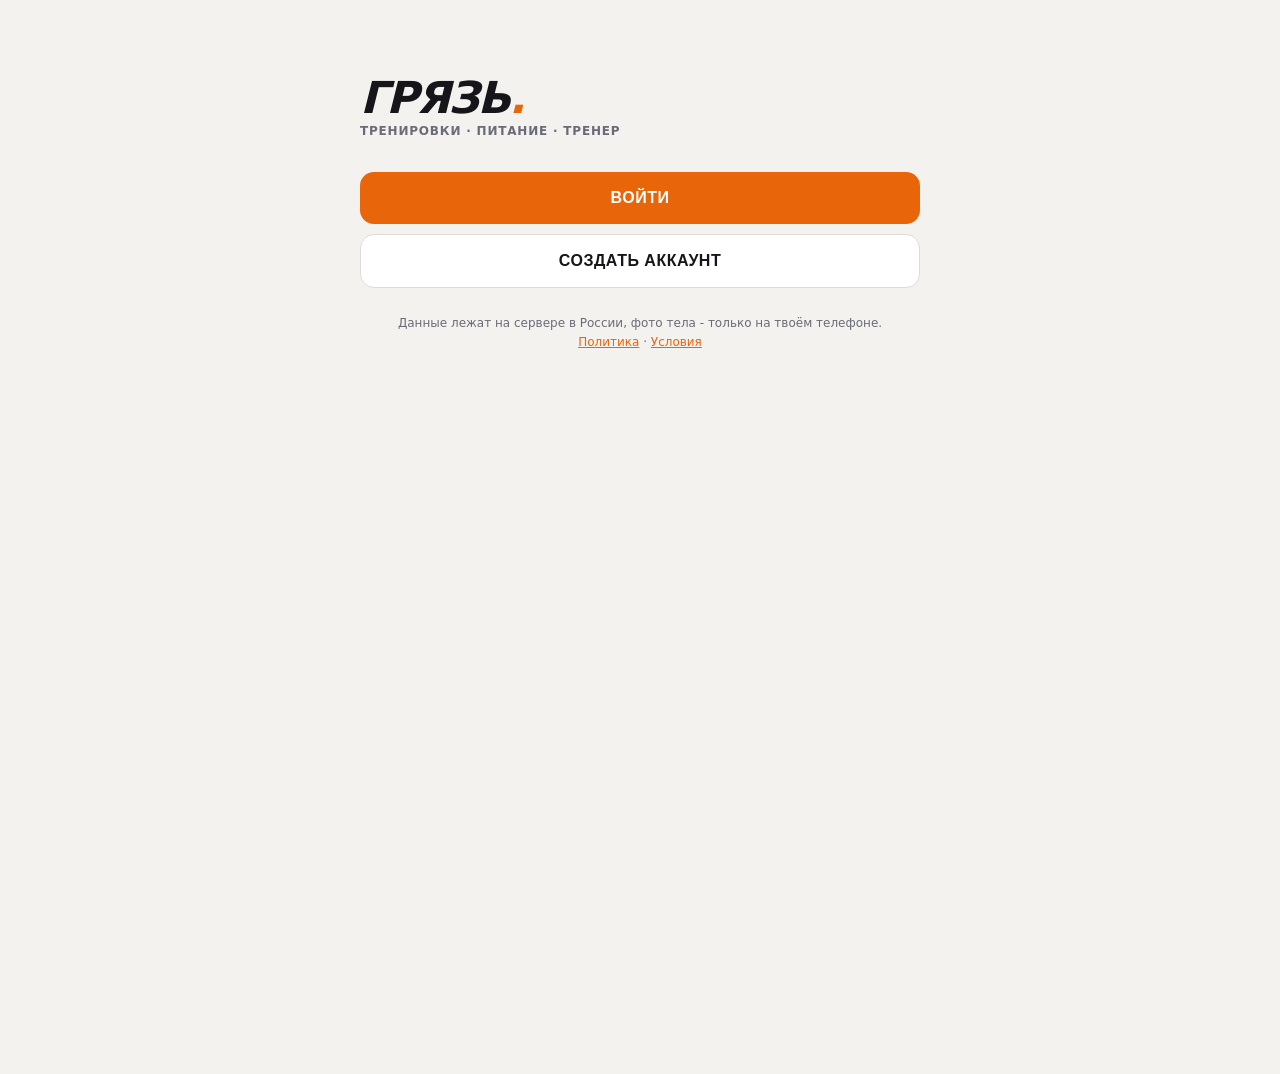
==== commit 1728bddf: "ГРЯЗЬ v12.0: сервис с аккаунтами - аккаунты: почта + пароль, роли тренер/клиент, регистрация тренера" ====
--- a/index.html
+++ b/index.html
@@ -13,20 +13,67 @@
 <meta name="apple-mobile-web-app-status-bar-style" content="black-translucent">
 <meta name="apple-mobile-web-app-title" content="ГРЯЗЬ">
 <style>
-  :root {
-    --bg: #0a0a0c;
-    --panel: #131318;
-    --panel-2: #1a1a22;
-    --line: #26262f;
-    --ink: #ececf1;
-    --dim: #7c7c8a;
-    --org: #ff7a1a;
-    --org-dim: #b05310;
-    --blood: #ff3d3d;
-    --gold: #ffb020;
-    --pool: #57a8ff;
-  }
-  * { box-sizing: border-box; -webkit-tap-highlight-color: transparent; }
+/* ═══════════ ТЕМА ═══════════
+   Все цвета только через токены. Тёмная по умолчанию, светлая через
+   html[data-theme="light"]; «как в системе» ставит атрибут по prefers-color-scheme. */
+:root {
+  --bg: #0a0a0c;
+  --panel: #131318;
+  --panel-2: #1a1a22;
+  --panel-3: #22222b;
+  --panel-4: #17171e;
+  --line: #26262f;
+  --line-2: #3a3a48;
+  --ink: #ececf1;
+  --ink-2: #d6d6de;
+  --dim: #7c7c8a;
+  --dim-2: #9a9aa8;
+  --org: #ff7a1a;
+  --org-dim: #b05310;
+  --org-ghost: rgba(255,122,26,.09);
+  --on-org: #0a0a0c;
+  --blood: #ff3d3d;
+  --blood-ghost: rgba(255,61,61,.09);
+  --warn-ink: #ff8080;
+  --warn-line: #7d2222;
+  --gold: #ffb020;
+  --pool: #57a8ff;
+  --pool-dim: #2b7bd6;
+  --img-bg: #0c0c0f;
+  --nav-bg: rgba(10,10,12,.94);
+  --roulette: linear-gradient(135deg, #1d1207, #131318);
+  color-scheme: dark;
+}
+html[data-theme="light"] {
+  --bg: #f3f2ee;
+  --panel: #ffffff;
+  --panel-2: #efeeea;
+  --panel-3: #e4e2dc;
+  --panel-4: #f7f6f2;
+  --line: #dedcd5;
+  --line-2: #c9c6bd;
+  --ink: #15151a;
+  --ink-2: #33333c;
+  --dim: #6b6b78;
+  --dim-2: #55555f;
+  --org: #e8650a;
+  --org-dim: #b04f0a;
+  --org-ghost: rgba(232,101,10,.10);
+  --on-org: #ffffff;
+  --blood: #d92c2c;
+  --blood-ghost: rgba(217,44,44,.08);
+  --warn-ink: #b42121;
+  --warn-line: #e5b0b0;
+  --gold: #b8780a;
+  --pool: #2f6fd6;
+  --pool-dim: #2f6fd6;
+  --img-bg: #e9e8e3;
+  --nav-bg: rgba(243,242,238,.94);
+  --roulette: linear-gradient(135deg, #fff3e8, #ffffff);
+  color-scheme: light;
+}
+
+    * { box-sizing: border-box; -webkit-tap-highlight-color: transparent; }
   html, body { margin: 0; padding: 0; background: var(--bg); }
   body {
     font-family: -apple-system, BlinkMacSystemFont, "SF Pro", "Inter", system-ui, sans-serif;
@@ -62,7 +109,7 @@
   }
   .today-card.iron { border-color: var(--org-dim); }
   .today-card.ring { border-color: var(--blood); }
-  .today-card.pool { border-color: #2b7bd6; }
+  .today-card.pool { border-color: var(--pool-dim); }
   .tc-day { font-size: 11px; text-transform: uppercase; color: var(--dim); font-weight: 700; letter-spacing: 1.2px; }
   .tc-what { font-size: 26px; font-weight: 900; letter-spacing: -1px; line-height: 1.05; margin-top: 5px; text-transform: uppercase; font-style: italic; }
   .today-card.iron .tc-what { color: var(--org); }
@@ -81,12 +128,12 @@
     background: var(--panel); border: 1px solid var(--line); border-radius: 14px;
     padding: 13px 13px 13px 12px; margin-bottom: 8px; cursor: pointer;
   }
-  .tstep:active { background: #17171e; }
+  .tstep:active { background: var(--panel-4); }
   .tstep .dot {
     flex: 0 0 20px; width: 20px; height: 20px; border-radius: 50%;
     border: 2px solid var(--dim); margin-top: 1px; position: relative; z-index: 2;
     display: flex; align-items: center; justify-content: center;
-    font-size: 12px; font-weight: 900; color: #0a0a0c; background: var(--bg);
+    font-size: 12px; font-weight: 900; color: var(--on-org); background: var(--bg);
     transition: all .25s;
   }
   .tstep.done .dot { background: var(--org); border-color: var(--org); }
@@ -121,7 +168,7 @@
   .track-scale { display: flex; justify-content: space-between; font-size: 10px; color: var(--dim); font-weight: 600; }
   .wc-actions { display: flex; gap: 8px; margin-top: 14px; }
   .wbtn { flex: 1; background: var(--panel-2); border: 1px solid var(--line); color: var(--ink); border-radius: 10px; padding: 12px; font-size: 14px; font-weight: 700; cursor: pointer; }
-  .wbtn:active { background: #22222b; }
+  .wbtn:active { background: var(--panel-3); }
   .wc-hist { font-size: 11px; color: var(--dim); margin-top: 10px; min-height: 14px; }
   .wchart svg { display: block; width: 100%; height: auto; }
   .wchart-hint { font-size: 11px; color: var(--dim); margin-top: 12px; text-align: center; padding: 14px 0; border: 1px dashed var(--line); border-radius: 10px; }
@@ -140,10 +187,10 @@
   .ex-last { font-size: 12px; color: var(--gold); margin-top: 8px; font-weight: 600; }
   .ex-tip {
     font-size: 12px; font-weight: 700; margin-top: 8px; padding: 9px 11px;
-    border-radius: 9px; background: rgba(255,122,26,.09); border: 1px solid var(--org-dim); color: var(--org);
+    border-radius: 9px; background: var(--org-ghost); border: 1px solid var(--org-dim); color: var(--org);
     line-height: 1.4;
   }
-  .ex-tip.warn { background: rgba(255,61,61,.09); border-color: #7d2222; color: #ff8080; }
+  .ex-tip.warn { background: var(--blood-ghost); border-color: var(--warn-line); color: var(--warn-ink); }
   .ex-inputs { display: flex; gap: 6px; margin-top: 12px; align-items: center; }
   .ex-w { width: 78px; flex: 0 0 78px; }
   .ex-reps { display: flex; gap: 6px; flex: 1; }
@@ -154,12 +201,12 @@
   }
   input.cell::-webkit-outer-spin-button, input.cell::-webkit-inner-spin-button { -webkit-appearance: none; margin: 0; }
   input.cell:focus { outline: none; border-color: var(--org-dim); }
-  input.cell.wcell { border-color: #3a3a48; }
+  input.cell.wcell { border-color: var(--line-2); }
   .ex-labels { display: flex; gap: 6px; margin-top: 5px; }
   .ex-labels .l1 { width: 78px; flex: 0 0 78px; font-size: 10px; color: var(--dim); text-align: center; font-weight: 700; letter-spacing: .5px; }
   .ex-labels .l2 { flex: 1; font-size: 10px; color: var(--dim); text-align: center; font-weight: 700; letter-spacing: .5px; }
   .swap { margin-top: 10px; font-size: 12px; color: var(--dim); border-top: 1px dashed var(--line); padding-top: 9px; }
-  .swap b { color: #9a9aa8; }
+  .swap b { color: var(--dim-2); }
 
   .warmbox {
     background: var(--panel-2); border: 1px solid var(--line); border-radius: 12px;
@@ -168,7 +215,7 @@
   .warmbox b { color: var(--ink); }
 
   .save {
-    width: 100%; background: var(--org); color: #0a0a0c; border: none;
+    width: 100%; background: var(--org); color: var(--on-org); border: none;
     border-radius: 14px; padding: 18px; font-size: 17px; font-weight: 900;
     text-transform: uppercase; letter-spacing: .5px; cursor: pointer; margin-top: 6px;
   }
@@ -182,7 +229,7 @@
   .pb-meta { font-size: 10.5px; color: var(--dim); font-weight: 600; margin-top: 2px; }
   .pb-btn { background: var(--panel-2); border: 1px solid var(--line); color: var(--ink); border-radius: 8px; padding: 8px 10px;
     font-size: 11px; font-weight: 800; text-transform: uppercase; letter-spacing: .3px; cursor: pointer; white-space: nowrap; }
-  .pb-btn:active { background: #22222b; }
+  .pb-btn:active { background: var(--panel-3); }
   .pb-btn.org { color: var(--org); border-color: var(--org-dim); }
   .tabs { display: flex; gap: 6px; margin: 16px 0 10px; }
   .tab {
@@ -190,7 +237,7 @@
     background: var(--panel); border: 1px solid var(--line); color: var(--dim);
     font-size: 13px; font-weight: 800; cursor: pointer; text-transform: uppercase;
   }
-  .tab.active { background: var(--org); color: #0a0a0c; border-color: var(--org); }
+  .tab.active { background: var(--org); color: var(--on-org); border-color: var(--org); }
 
   /* ── food ── */
   .food-card { background: var(--panel); border: 1px solid var(--line); border-radius: 16px; padding: 16px; margin-bottom: 12px; }
@@ -205,11 +252,11 @@
     background: var(--panel-2); border: 1px solid var(--line); color: var(--ink);
     border-radius: 12px; padding: 13px 12px; text-align: left; cursor: pointer;
   }
-  .fbtn:active { background: #22222b; }
+  .fbtn:active { background: var(--panel-3); }
   .fbtn b { display: block; font-size: 13px; font-weight: 800; line-height: 1.2; }
   .fbtn small { display: block; font-size: 10.5px; color: var(--dim); margin-top: 4px; font-weight: 600; line-height: 1.35; }
-  .fbtn small i { color: #9a9aa8; font-style: normal; font-weight: 700; }
-  .fbtn.rec { border-color: #33333f; }
+  .fbtn small i { color: var(--dim-2); font-style: normal; font-weight: 700; }
+  .fbtn.rec { border-color: var(--line-2); }
   .fbtn.rec .ic-lg { margin-bottom: 8px; }
 
   /* ── чек-лист дня ── */
@@ -237,9 +284,9 @@
   .wc-week .d { font-size: 17px; font-weight: 900; font-variant-numeric: tabular-nums; }
   .wc-week .d.ok { color: var(--org); }
   .wc-week .d.slow { color: var(--gold); }
-  .wc-week .d.fast { color: #ff8080; }
+  .wc-week .d.fast { color: var(--warn-ink); }
   .wc-week .lbl { color: var(--dim); font-weight: 600; line-height: 1.35; }
-  .wc-warn { margin-top: 10px; padding: 10px 12px; border-radius: 10px; background: rgba(255,61,61,.08); border: 1px solid #7d2222; color: #ff8080; font-size: 11.5px; font-weight: 600; line-height: 1.45; }
+  .wc-warn { margin-top: 10px; padding: 10px 12px; border-radius: 10px; background: var(--blood-ghost); border: 1px solid var(--warn-line); color: var(--warn-ink); font-size: 11.5px; font-weight: 600; line-height: 1.45; }
   .wc-warn.hidden { display: none; }
 
   /* ── фото прогресса ── */
@@ -247,9 +294,9 @@
   .ph-slot { position: relative; border-radius: 14px; overflow: hidden; border: 2px solid var(--line); background: var(--panel-2); cursor: pointer; }
   .ph-slot.active { border-color: var(--org); }
   .ph-slot { aspect-ratio: 3 / 4; }
-  .ph-slot img { display: block; width: 100%; height: 100%; object-fit: contain; background: #0c0c0f; }
+  .ph-slot img { display: block; width: 100%; height: 100%; object-fit: contain; background: var(--img-bg); }
   .ph-slot.empty { display: flex; align-items: center; justify-content: center; border-style: dashed; }
-  .ph-ph { font-size: 12px; font-weight: 800; letter-spacing: 1px; text-transform: uppercase; color: var(--faint, var(--dim)); }
+  .ph-ph { font-size: 12px; font-weight: 800; letter-spacing: 1px; text-transform: uppercase; color: var(--dim); }
   .ph-cap { position: absolute; left: 0; right: 0; bottom: 0; padding: 20px 4px 2px; display: flex; justify-content: space-between; align-items: center;
     background: linear-gradient(180deg, transparent, rgba(0,0,0,.55) 45%, rgba(0,0,0,.9)); font-size: 11px; font-weight: 800;
     text-shadow: 0 1px 3px rgba(0,0,0,.9); }
@@ -264,7 +311,7 @@
   .ph-th img { display: block; width: 100%; aspect-ratio: 3 / 4; object-fit: cover; }
   .ph-th-d { position: absolute; left: 0; right: 0; bottom: 0; padding: 8px 3px 2px; font-size: 9px; font-weight: 800; text-align: center;
     background: linear-gradient(180deg, transparent, rgba(0,0,0,.85)); }
-  .ph-th-a { position: absolute; top: 3px; left: 3px; width: 15px; height: 15px; border-radius: 5px; background: var(--org); color: #0a0a0c;
+  .ph-th-a { position: absolute; top: 3px; left: 3px; width: 15px; height: 15px; border-radius: 5px; background: var(--org); color: var(--on-org);
     font-size: 9px; font-weight: 900; display: flex; align-items: center; justify-content: center; }
   .ph-th-x { position: absolute; top: 0; right: 0; padding: 7px 9px 10px 12px; font-size: 15px; font-weight: 900; color: #fff;
     text-shadow: 0 1px 3px #000; line-height: 1; }
@@ -272,7 +319,7 @@
   .ph-hint { font-size: 11px; color: var(--dim); line-height: 1.45; margin-top: 8px; }
   .ph-hint b { color: var(--ink); }
   /* ── суперсет и кардио в зале ── */
-  .ssblock { border: 1px dashed var(--org-dim); border-radius: 16px; padding: 10px 10px 2px; margin-bottom: 12px; background: rgba(255,122,26,.03); }
+  .ssblock { border: 1px dashed var(--org-dim); border-radius: 16px; padding: 10px 10px 2px; margin-bottom: 12px; background: var(--org-ghost); }
   .ss-tag { font-size: 10px; font-weight: 900; letter-spacing: 1px; text-transform: uppercase; color: var(--org); padding: 2px 4px 8px; }
   .ssblock .ex { margin-bottom: 10px; }
   .cardio-row { display: flex; align-items: center; gap: 12px; background: var(--panel); border: 1px dashed var(--org-dim); border-radius: 14px; padding: 13px 14px; margin-bottom: 12px; }
@@ -298,7 +345,7 @@
   .fi-n { font-size: 13.5px; font-weight: 700; line-height: 1.25; }
   .fi-m { font-size: 10.5px; color: var(--dim); margin-top: 2px; font-weight: 600; }
   .fi-chip { flex: none; background: var(--panel-2); border: 1px solid var(--org-dim); color: var(--org); border-radius: 8px; padding: 5px 9px; font-size: 12px; font-weight: 800; cursor: pointer; white-space: nowrap; }
-  .fi-chip:active { background: var(--org); color: #0a0a0c; }
+  .fi-chip:active { background: var(--org); color: var(--on-org); }
   .fi-k { flex: none; font-size: 14px; font-weight: 900; font-variant-numeric: tabular-nums; min-width: 46px; text-align: right; }
 
   /* ── шторка выбора доли ── */
@@ -313,7 +360,7 @@
   .fracb small { display: block; font-size: 10.5px; font-weight: 700; color: var(--dim); margin-top: 4px; }
   .fracb.on { border-color: var(--org); color: var(--org); }
   .fracb.wide { grid-column: 1 / -1; font-size: 15px; }
-  .fracb:active { background: #22222b; }
+  .fracb:active { background: var(--panel-3); }
 
   /* ── список покупок ── */
   .shop-g { background: var(--panel); border: 1px solid var(--line); border-radius: 14px; margin-bottom: 8px; overflow: hidden; }
@@ -329,7 +376,7 @@
   .shop-i .bx {
     flex: 0 0 21px; width: 21px; height: 21px; border-radius: 6px;
     border: 2px solid var(--dim); display: flex; align-items: center; justify-content: center;
-    font-size: 13px; font-weight: 900; color: #0a0a0c; transition: all .18s;
+    font-size: 13px; font-weight: 900; color: var(--on-org); transition: all .18s;
   }
   .shop-i.on .bx { background: var(--org); border-color: var(--org); }
   .shop-i.on .bx:after { content: "✓"; }
@@ -342,11 +389,11 @@
   .fitem:last-child { border-bottom: none; }
   .fitem .fx { color: var(--blood); font-weight: 800; padding: 12px 8px; cursor: pointer; }
   .gate { border-radius: 12px; padding: 13px 14px; font-size: 13px; line-height: 1.5; font-weight: 600; margin-bottom: 12px; }
-  .gate.ok { background: rgba(255,122,26,.08); border: 1px solid var(--org-dim); color: var(--org); }
-  .gate.bad { background: rgba(255,61,61,.08); border: 1px solid #7d2222; color: #ff8080; }
+  .gate.ok { background: var(--org-ghost); border: 1px solid var(--org-dim); color: var(--org); }
+  .gate.bad { background: var(--blood-ghost); border: 1px solid var(--warn-line); color: var(--warn-ink); }
 
   .roulette {
-    background: linear-gradient(135deg, #1d1207, #131318); border: 1px solid var(--org-dim);
+    background: var(--roulette); border: 1px solid var(--org-dim);
     border-radius: 16px; padding: 16px; margin-bottom: 12px;
   }
   .roulette h3 { margin: 0 0 4px; font-size: 17px; font-weight: 900; text-transform: uppercase; font-style: italic; color: var(--org); }
@@ -384,11 +431,11 @@
   .cc-note { margin-top: 10px; padding: 11px 13px; background: var(--panel-2); border-radius: 11px; font-size: 14px; line-height: 1.5; white-space: pre-wrap; }
   .cc-row { display: flex; gap: 8px; margin-top: 12px; flex-wrap: wrap; }
   .cc-row .wbtn { flex: 1 1 40%; }
-  .cc-row .wbtn.danger { color: #ff8080; border-color: #7d2222; }
+  .cc-row .wbtn.danger { color: var(--warn-ink); border-color: var(--warn-line); }
   /* ── подключение к тренеру ── */
   #join { position: fixed; inset: 0; z-index: 210; background: var(--bg); overflow-y: auto; max-width: 640px; margin: 0 auto; padding: env(safe-area-inset-top) 20px calc(30px + env(safe-area-inset-bottom)); }
   .j-h { font-size: 26px; font-weight: 900; text-transform: uppercase; font-style: italic; letter-spacing: -1px; margin: 22px 0 6px; }
-  .j-p { font-size: 14px; color: #d6d6de; line-height: 1.55; margin: 0 0 12px; }
+  .j-p { font-size: 14px; color: var(--ink-2); line-height: 1.55; margin: 0 0 12px; }
   .j-p b { color: var(--ink); }
   .j-box { background: var(--panel); border: 1px solid var(--line); border-radius: 12px; padding: 12px 14px; font-size: 13px; line-height: 1.5; color: var(--dim); margin-bottom: 12px; }
   .j-box b { color: var(--ink); }
@@ -399,7 +446,7 @@
   .j-in:focus { outline: none; border-color: var(--org-dim); }
   .j-l { font-size: 11px; font-weight: 800; letter-spacing: 1px; text-transform: uppercase; color: var(--dim); }
   .j-chk { display: flex; gap: 12px; align-items: flex-start; padding: 12px 0; border-top: 1px solid var(--line); cursor: pointer; font-size: 13.5px; line-height: 1.45; }
-  .j-chk .bx { flex: 0 0 22px; width: 22px; height: 22px; border-radius: 6px; border: 2px solid var(--dim); margin-top: 1px; display: flex; align-items: center; justify-content: center; font-weight: 900; color: #0a0a0c; }
+  .j-chk .bx { flex: 0 0 22px; width: 22px; height: 22px; border-radius: 6px; border: 2px solid var(--dim); margin-top: 1px; display: flex; align-items: center; justify-content: center; font-weight: 900; color: var(--on-org); }
   .j-chk.on .bx { background: var(--org); border-color: var(--org); }
   .j-chk.on .bx:after { content: "✓"; }
   .j-chk a { color: var(--org); }
@@ -407,12 +454,12 @@
   .j-foot .fl-back { flex: 0 0 90px; }
   .j-foot .fl-next { flex: 1; }
   .j-foot .fl-next:disabled { opacity: .4; }
-  .j-err { color: #ff8080; font-size: 13px; font-weight: 700; margin-top: 10px; min-height: 18px; }
+  .j-err { color: var(--warn-ink); font-size: 13px; font-weight: 700; margin-top: 10px; min-height: 18px; }
 
   /* ── nav ── */
   .nav {
     position: fixed; bottom: 0; left: 0; right: 0; display: flex;
-    background: rgba(10,10,12,.94); backdrop-filter: blur(14px);
+    background: var(--nav-bg); backdrop-filter: blur(14px);
     border-top: 1px solid var(--line); z-index: 50;
     padding-bottom: env(safe-area-inset-bottom); max-width: 640px; margin: 0 auto;
   }
@@ -425,7 +472,7 @@
 
   .toast {
     position: fixed; bottom: 92px; left: 50%; transform: translateX(-50%) translateY(20px);
-    background: var(--org); color: #0a0a0c; padding: 14px 26px; border-radius: 12px;
+    background: var(--org); color: var(--on-org); padding: 14px 26px; border-radius: 12px;
     font-weight: 900; font-size: 15px; opacity: 0; pointer-events: none;
     transition: all .28s cubic-bezier(.2,.8,.2,1); z-index: 300; white-space: nowrap;
   }
@@ -456,18 +503,156 @@
   .rl-head { display: flex; align-items: center; gap: 10px; }
   .fs-kicker { font-size: 11px; font-weight: 800; letter-spacing: 1.2px; text-transform: uppercase; color: var(--org); margin-bottom: 8px; }
   .fs-title { font-size: 28px; font-weight: 900; letter-spacing: -1px; line-height: 1.05; text-transform: uppercase; font-style: italic; }
-  .fs-text { font-size: 16px; line-height: 1.55; margin-top: 14px; color: #d6d6de; }
+  .fs-text { font-size: 16px; line-height: 1.55; margin-top: 14px; color: var(--ink-2); }
   .fs-text b { color: var(--ink); }
   .fs-sub { font-size: 13px; color: var(--dim); margin-top: 12px; line-height: 1.5; padding: 11px 13px; background: var(--panel); border: 1px solid var(--line); border-radius: 11px; }
   .fs-html { margin-top: 16px; }
   .fl-foot { display: flex; gap: 10px; padding: 14px 16px calc(16px + env(safe-area-inset-bottom)); }
   .fl-back { flex: 0 0 90px; background: var(--panel); border: 1px solid var(--line); color: var(--ink); border-radius: 14px; padding: 17px 0; font-size: 15px; font-weight: 800; cursor: pointer; }
-  .fl-next { flex: 1; background: var(--org); border: none; color: #0a0a0c; border-radius: 14px; padding: 17px 0; font-size: 16px; font-weight: 900; text-transform: uppercase; letter-spacing: .5px; cursor: pointer; }
+  .fl-next { flex: 1; background: var(--org); border: none; color: var(--on-org); border-radius: 14px; padding: 17px 0; font-size: 16px; font-weight: 900; text-transform: uppercase; letter-spacing: .5px; cursor: pointer; }
   .fl-next:active { transform: scale(.985); }
   .rest-btn { margin-top: 14px; width: 100%; background: var(--panel); border: 1px solid var(--org-dim); color: var(--org); border-radius: 12px; padding: 14px; font-size: 15px; font-weight: 800; cursor: pointer; font-variant-numeric: tabular-nums; }
   .done-burst { text-align: center; padding: 60px 0; }
   .done-burst .big { font-size: 110px; animation: pop .6s cubic-bezier(.2,.8,.2,1); }
   .done-burst .t { font-size: 26px; font-weight: 900; text-transform: uppercase; font-style: italic; margin-top: 10px; color: var(--org); }
+
+  /* ═══════════ ЭКРАНЫ ВХОДА И АНКЕТЫ ═══════════ */
+  .screen { min-height: 100vh; padding: calc(24px + env(safe-area-inset-top)) 20px calc(30px + env(safe-area-inset-bottom)); max-width: 640px; margin: 0 auto; }
+  .logo { font-size: 44px; font-weight: 900; letter-spacing: -2px; line-height: .9; text-transform: uppercase; font-style: italic; margin: 30px 0 6px; }
+  .logo span { color: var(--org); }
+  .logo-sub { font-size: 12px; color: var(--dim); font-weight: 700; letter-spacing: .8px; text-transform: uppercase; margin-bottom: 34px; }
+  .a-btn { display: block; width: 100%; background: var(--org); color: var(--on-org); border: none; border-radius: 14px; padding: 17px; font-size: 16px; font-weight: 900; text-transform: uppercase; letter-spacing: .5px; cursor: pointer; margin-top: 10px; }
+  .a-btn:active { transform: scale(.985); }
+  .a-btn.ghost { background: var(--panel); color: var(--ink); border: 1px solid var(--line); }
+  .a-btn:disabled { opacity: .4; }
+  .a-link { display: block; text-align: center; color: var(--org); font-weight: 700; font-size: 13px; margin-top: 18px; cursor: pointer; background: none; border: none; }
+  .a-err { color: var(--warn-ink); font-size: 13px; font-weight: 700; margin-top: 10px; min-height: 18px; }
+  .role-grid { display: grid; grid-template-columns: 1fr 1fr; gap: 10px; margin: 6px 0 14px; }
+  .role { background: var(--panel); border: 2px solid var(--line); border-radius: 16px; padding: 18px 14px; cursor: pointer; text-align: left; color: var(--ink); }
+  .role.on { border-color: var(--org); background: var(--org-ghost); }
+  .role b { display: block; font-size: 17px; font-weight: 900; text-transform: uppercase; font-style: italic; }
+  .role small { display: block; font-size: 12px; color: var(--dim); margin-top: 6px; line-height: 1.4; }
+  .role svg { width: 34px; height: 34px; color: var(--org); margin-bottom: 8px; display: block; }
+  .chips { display: flex; gap: 8px; flex-wrap: wrap; margin: 6px 0 14px; }
+  .chip-b { background: var(--panel); border: 1px solid var(--line); color: var(--ink); border-radius: 12px; padding: 12px 14px; font-size: 14px; font-weight: 800; cursor: pointer; flex: 1 1 auto; text-align: center; }
+  .chip-b.on { background: var(--org); color: var(--on-org); border-color: var(--org); }
+  .chip-b.day { flex: 1 1 11%; padding: 12px 4px; font-size: 13px; }
+  .chip-b:active { transform: scale(.97); }
+  .big-num { font-size: 52px; font-weight: 900; letter-spacing: -2px; line-height: 1; margin: 8px 0 2px; font-variant-numeric: tabular-nums; }
+  .big-num small { font-size: 18px; color: var(--dim); font-weight: 700; letter-spacing: 0; }
+  .calc { background: var(--panel); border: 1px solid var(--org-dim); border-radius: 16px; padding: 14px 16px; margin: 8px 0 16px; }
+  .calc-row { display: flex; justify-content: space-between; align-items: baseline; padding: 8px 0; border-top: 1px solid var(--line); font-size: 14px; }
+  .calc-row:first-child { border-top: none; }
+  .calc-row b { font-size: 18px; font-weight: 900; font-variant-numeric: tabular-nums; color: var(--org); }
+  .calc-row span { color: var(--dim); font-weight: 600; }
+  .tpl { background: var(--panel); border: 2px solid var(--line); border-radius: 14px; padding: 13px 14px; margin-bottom: 8px; cursor: pointer; }
+  .tpl.on { border-color: var(--org); background: var(--org-ghost); }
+  .tpl b { display: block; font-size: 15px; font-weight: 800; }
+  .tpl small { display: block; font-size: 12px; color: var(--dim); margin-top: 3px; line-height: 1.4; }
+  .ob-prog { display: flex; gap: 5px; margin-bottom: 18px; }
+  .ob-prog i { flex: 1; height: 4px; border-radius: 2px; background: var(--panel-2); }
+  .ob-prog i.on { background: var(--org); }
+
+  /* ═══════════ ПРОФИЛЬ ═══════════ */
+  .p-card { background: var(--panel); border: 1px solid var(--line); border-radius: 16px; padding: 14px 16px; margin-bottom: 10px; }
+  .p-card.warn { border-color: var(--warn-line); }
+  .p-k { font-size: 11px; font-weight: 800; letter-spacing: 1px; text-transform: uppercase; color: var(--dim); margin-bottom: 8px; }
+  .p-row { display: flex; align-items: center; gap: 10px; padding: 9px 0; border-top: 1px solid var(--line); font-size: 14px; }
+  .p-row:first-of-type { border-top: none; }
+  .p-row .l { flex: 1; min-width: 0; }
+  .p-row .l small { display: block; color: var(--dim); font-size: 12px; margin-top: 2px; line-height: 1.4; }
+  .p-row .v { font-weight: 800; font-variant-numeric: tabular-nums; }
+  .p-row .wbtn { flex: none; width: auto; padding: 9px 12px; font-size: 12px; }
+  .p-row .wbtn.danger { color: var(--warn-ink); border-color: var(--warn-line); }
+  .p-name { font-size: 24px; font-weight: 900; letter-spacing: -.5px; text-transform: uppercase; font-style: italic; line-height: 1.05; }
+  .p-mail { font-size: 12px; color: var(--dim); margin-top: 4px; }
+  .seg { display: flex; background: var(--panel-2); border: 1px solid var(--line); border-radius: 12px; padding: 3px; }
+  .seg button { flex: 1; background: none; border: none; color: var(--dim); padding: 10px 6px; border-radius: 9px; font-size: 12.5px; font-weight: 800; cursor: pointer; }
+  .seg button.on { background: var(--org); color: var(--on-org); }
+  .toggle { width: 44px; height: 26px; border-radius: 13px; background: var(--line-2); position: relative; cursor: pointer; flex: none; border: none; }
+  .toggle:after { content: ""; position: absolute; top: 3px; left: 3px; width: 20px; height: 20px; border-radius: 50%; background: var(--ink); transition: left .18s; }
+  .toggle.on { background: var(--org); }
+  .toggle.on:after { left: 21px; }
+  .inp { width: 100%; background: var(--panel-2); border: 1px solid var(--line); color: var(--ink); border-radius: 12px; padding: 13px; font-size: 16px; font-weight: 700; margin: 4px 0 10px; }
+  .inp:focus { outline: none; border-color: var(--org-dim); }
+  .inp.num { text-align: center; font-size: 22px; font-weight: 900; }
+  .lbl-s { font-size: 11px; font-weight: 800; letter-spacing: 1px; text-transform: uppercase; color: var(--dim); }
+
+  /* ═══════════ КАБИНЕТ ТРЕНЕРА ═══════════ */
+  #sCoach header.c-head { display: flex; align-items: flex-end; gap: 12px; }
+  #sCoach .brand { flex: 1; font-size: 28px; }
+  #sCoach .brand small { display: block; font-size: 11px; color: var(--dim); letter-spacing: .5px; font-style: normal; font-weight: 700; margin-top: 6px; }
+  .hbtn { background: var(--panel); border: 1px solid var(--line); color: var(--dim); border-radius: 9px; padding: 9px 12px; font-size: 11px; font-weight: 800; text-transform: uppercase; cursor: pointer; }
+  .c-sub { font-size: 12px; color: var(--dim); margin-bottom: 14px; line-height: 1.45; }
+  .card { background: var(--panel); border: 1px solid var(--line); border-radius: 14px; padding: 14px; margin-bottom: 10px; }
+  .card.warn { border-color: var(--warn-line); }
+  .row { display: flex; gap: 8px; align-items: center; }
+  .grow { flex: 1; min-width: 0; }
+  .in { width: 100%; background: var(--panel-2); border: 1px solid var(--line); color: var(--ink); border-radius: 10px; padding: 12px; font-size: 15px; font-weight: 700; }
+  .in:focus { outline: none; border-color: var(--org-dim); }
+  .in.sm { padding: 9px 10px; font-size: 14px; }
+  .in.num { width: 64px; flex: 0 0 64px; text-align: center; -moz-appearance: textfield; }
+  .in.num::-webkit-outer-spin-button, .in.num::-webkit-inner-spin-button { -webkit-appearance: none; margin: 0; }
+  textarea.in { min-height: 80px; resize: vertical; font-weight: 500; line-height: 1.45; font-family: inherit; }
+  select.in { appearance: none; -webkit-appearance: none; }
+  label.l { display: block; font-size: 10.5px; font-weight: 800; letter-spacing: .8px; text-transform: uppercase; color: var(--dim); margin: 10px 0 4px; }
+  .cbtn { background: var(--org); color: var(--on-org); border: none; border-radius: 12px; padding: 14px 16px; font-size: 15px; font-weight: 900; text-transform: uppercase; letter-spacing: .4px; cursor: pointer; width: 100%; }
+  .cbtn:active { transform: scale(.985); }
+  .cbtn.ghost { background: var(--panel-2); color: var(--ink); border: 1px solid var(--line); }
+  .cbtn.danger { background: transparent; color: var(--warn-ink); border: 1px solid var(--warn-line); }
+  .cbtn.sm { width: auto; padding: 9px 12px; font-size: 11px; border-radius: 9px; }
+  .cbtn:disabled { opacity: .45; }
+  .cl { display: flex; gap: 12px; align-items: center; background: var(--panel); border: 1px solid var(--line); border-radius: 14px; padding: 13px 14px; margin-bottom: 8px; cursor: pointer; }
+  .cl:active { background: var(--panel-4); }
+  .cl.flag { border-color: var(--warn-line); }
+  .cl .nm { font-size: 16px; font-weight: 800; }
+  .cl .mt { font-size: 11.5px; color: var(--dim); margin-top: 3px; line-height: 1.4; }
+  .cl .mt b { color: var(--ink); font-weight: 700; }
+  .cl .mt i { color: var(--warn-ink); font-style: normal; font-weight: 700; }
+  .cl .w { text-align: right; flex: none; }
+  .cl .w b { font-size: 20px; font-weight: 900; letter-spacing: -.5px; display: block; }
+  .cl .w small { font-size: 10px; color: var(--dim); font-weight: 700; text-transform: uppercase; }
+  .code { font-size: 30px; font-weight: 900; letter-spacing: 6px; text-align: center; padding: 14px 0 6px; color: var(--org); font-variant-numeric: tabular-nums; }
+  .code-sub { text-align: center; font-size: 12px; color: var(--dim); margin-bottom: 12px; }
+  .ctabs { display: flex; gap: 6px; margin: 14px 0 10px; overflow-x: auto; padding-bottom: 2px; }
+  .ctab { flex: none; padding: 10px 12px; border-radius: 10px; background: var(--panel); border: 1px solid var(--line); color: var(--dim); font-size: 12px; font-weight: 800; cursor: pointer; text-transform: uppercase; white-space: nowrap; }
+  .ctab.active { background: var(--org); color: var(--on-org); border-color: var(--org); }
+  .stat-grid { display: grid; grid-template-columns: repeat(3, 1fr); gap: 8px; margin: 10px 0; }
+  .stat-grid .stat { padding: 12px 10px; }
+  .stat-n.bad { color: var(--warn-ink); }
+  .stat-n.warn { color: var(--gold); }
+  .dots { display: flex; gap: 4px; flex-wrap: wrap; }
+  .dots i { width: 18px; height: 18px; border-radius: 5px; background: var(--panel-2); border: 1px solid var(--line); display: flex; align-items: center; justify-content: center; font-size: 8px; color: var(--dim); font-style: normal; font-weight: 800; }
+  .dots i.on { background: var(--org); border-color: var(--org); color: var(--on-org); }
+  .dots i.half { background: var(--org-dim); border-color: var(--org-dim); color: var(--on-org); }
+  .verd { padding: 10px 12px; border-radius: 10px; font-size: 13px; font-weight: 700; margin-bottom: 6px; line-height: 1.4; background: var(--org-ghost); border: 1px solid var(--org-dim); color: var(--org); }
+  .verd.warn { background: var(--blood-ghost); border-color: var(--warn-line); color: var(--warn-ink); }
+  .verd.dim { background: var(--panel); border-color: var(--line); color: var(--dim); font-weight: 600; }
+  .hrow .v.ok { color: var(--org); }
+  .hrow .v.bad { color: var(--warn-ink); }
+  .day { background: var(--panel); border: 1px solid var(--line); border-radius: 14px; padding: 12px; margin-bottom: 12px; }
+  .day.open { border-color: var(--org-dim); }
+  .day-h { display: flex; align-items: center; gap: 10px; cursor: pointer; }
+  .day-h .t { flex: 1; font-size: 15px; font-weight: 800; }
+  .day-h .c { font-size: 11px; color: var(--dim); font-weight: 700; }
+  .day-b { display: none; margin-top: 10px; }
+  .day.open .day-b { display: block; }
+  .exc { background: var(--panel-2); border: 1px solid var(--line); border-radius: 12px; padding: 10px; margin-bottom: 8px; }
+  .exc .row + .row { margin-top: 6px; }
+  .mini { background: var(--panel); border: 1px solid var(--line); color: var(--dim); border-radius: 8px; padding: 8px 10px; font-size: 12px; font-weight: 800; cursor: pointer; }
+  .mini.org { color: var(--org); border-color: var(--org-dim); }
+  .mini.red { color: var(--warn-ink); }
+  .chip { display: inline-flex; align-items: center; gap: 6px; font-size: 12px; font-weight: 700; color: var(--dim); cursor: pointer; padding: 6px 4px; }
+  .chip .bx { width: 18px; height: 18px; border-radius: 5px; border: 2px solid var(--dim); display: flex; align-items: center; justify-content: center; font-size: 11px; color: var(--on-org); font-weight: 900; }
+  .chip.on .bx { background: var(--org); border-color: var(--org); }
+  .chip.on .bx:after { content: "✓"; }
+  .lbl { font-size: 10px; color: var(--dim); font-weight: 800; letter-spacing: .5px; text-transform: uppercase; text-align: center; flex: 0 0 64px; }
+  .sticky { position: sticky; bottom: 70px; padding: 10px 0; background: linear-gradient(180deg, transparent, var(--bg) 30%); }
+  .kv { font-size: 12px; color: var(--dim); line-height: 1.6; }
+  .kv b { color: var(--ink); }
+  #sCoach h2 { font-size: 22px; font-weight: 900; letter-spacing: -.5px; margin: 18px 0 4px; text-transform: uppercase; font-style: italic; }
+  .wchart svg text { fill: var(--dim); }
+
 </style>
 </head>
 <body>
@@ -685,12 +870,19 @@
 </symbol>
 </svg>
 
+<!-- ══════════ ВХОД / РЕГИСТРАЦИЯ ══════════ -->
+<div id="sAuth" class="screen hidden"></div>
+
+<!-- ══════════ АНКЕТА ══════════ -->
+<div id="sOnboard" class="screen hidden"></div>
+
+<!-- ══════════ КЛИЕНТ ══════════ -->
+<div id="sClient" class="hidden">
 <header>
-  <div class="brand">ГРЯЗЬ<span>.</span> ХОЗА ХОЗА</div>
-  <div class="sub" id="hdrSub">Личный гид · путь на 70 кг</div>
+  <div class="brand" id="brandC">ГРЯЗЬ<span>.</span></div>
+  <div class="sub" id="hdrSub"></div>
 </header>
 
-<!-- ══════════ ГИД ══════════ -->
 <div class="wrap" id="viewGuide">
   <div class="today-card" id="todayCard">
     <div class="tc-day" id="tcDay">—</div>
@@ -704,9 +896,9 @@
     </div>
   </div>
 
+  <div id="coachNoteBox"></div>
+
   <div class="tl" id="timeline"></div>
-
-  <div id="coachNoteBox"></div>
 
   <div class="weight-card">
     <div class="wc-top">
@@ -737,6 +929,7 @@
 </div>
 
 <!-- ══════════ ЗАЛ ══════════ -->
+
 <div class="wrap hidden" id="viewGym">
   <div class="h-title">Зал</div>
   <div class="h-sub">Двойная прогрессия. Приложение само скажет, когда добавить вес.</div>
@@ -749,6 +942,7 @@
 </div>
 
 <!-- ══════════ ЕДА ══════════ -->
+
 <div class="wrap hidden" id="viewFood">
   <div class="h-title">Еда</div>
   <div class="h-sub" id="foodDate"></div>
@@ -796,17 +990,7 @@
 </div>
 
 <!-- шторка выбора доли -->
-<div class="sheet hidden" id="fracSheet" onclick="closeSheet(event)">
-  <div class="sheet-in">
-    <div class="sheet-grab"></div>
-    <div class="sheet-t" id="sheetT"></div>
-    <div class="sheet-sub" id="sheetSub"></div>
-    <div class="frow" id="sheetBtns"></div>
-    <button class="save ghost" style="margin:12px 0 0" onclick="closeSheet()">Отмена</button>
-  </div>
-</div>
-
-<!-- ══════════ ИСТОРИЯ ══════════ -->
+
 <div class="wrap hidden" id="viewHistory">
   <div class="h-title">История</div>
   <div class="h-sub" id="hSub"></div>
@@ -827,29 +1011,436 @@
   <div class="sec-h">Тренировки</div>
   <div id="hList"></div>
 
-  <div id="coachBox"></div>
-
-  <div class="backup">
-    <h3>Бэкап данных</h3>
-    <p>Тренировки, еда и вес живут в этом браузере. Перед сменой телефона или чисткой браузера скачай бэкап - потом восстановишь одной кнопкой. Кадры прогресса тоже входят в бэкап, поэтому файл получается тяжёлым: считай 300-400 КБ на снимок. Если приложение открыто вкладкой, а не иконкой с домашнего экрана, Safari может стереть данные после недели без заходов - бэкап тут единственная страховка.</p>
-    <div class="row">
-      <button class="wbtn" onclick="exportData()">Скачать бэкап</button>
-      <button class="wbtn" onclick="document.getElementById('importFile').click()">Восстановить</button>
-      <input type="file" id="importFile" accept=".json,application/json" style="display:none" onchange="importData(this.files[0])">
-    </div>
-  </div>
 </div>
+
+<!-- ══════════ ПРОФИЛЬ ══════════ -->
+<div class="wrap hidden" id="viewProfile"></div>
 
 <div class="nav">
   <button class="nav-btn active" id="navGuide" onclick="switchView('guide')">Гид</button>
   <button class="nav-btn" id="navGym" onclick="switchView('gym')">Зал</button>
   <button class="nav-btn" id="navFood" onclick="switchView('food')">Еда</button>
   <button class="nav-btn" id="navHistory" onclick="switchView('history')">История</button>
+  <button class="nav-btn" id="navProfile" onclick="switchView('profile')">Профиль</button>
 </div>
+</div>
+
+<!-- ══════════ ТРЕНЕР ══════════ -->
+<div id="sCoach" class="hidden">
+<header class="c-head">
+  <div class="brand">ГРЯЗЬ<span>.</span> ТРЕНЕР<small id="cWho"></small></div>
+  <button class="hbtn hidden" id="cBack" onclick="cShowList()">← Клиенты</button>
+</header>
+<div class="wrap hidden" id="cvList"></div>
+<div class="wrap hidden" id="cvClient"></div>
+<div class="wrap hidden" id="cvProfile"></div>
+<div class="nav">
+  <button class="nav-btn active" id="cnavList" onclick="cShowList()">Клиенты</button>
+  <button class="nav-btn" id="cnavProfile" onclick="cShowProfile()">Профиль</button>
+</div>
+</div>
+
+<div class="sheet hidden" id="fracSheet" onclick="closeSheet(event)">
+  <div class="sheet-in">
+    <div class="sheet-grab"></div>
+    <div class="sheet-t" id="sheetT"></div>
+    <div class="sheet-sub" id="sheetSub"></div>
+    <div class="frow" id="sheetBtns"></div>
+    <button class="save ghost" style="margin:12px 0 0" onclick="closeSheet()">Отмена</button>
+  </div>
+</div>
+
+<!-- ══════════ ИСТОРИЯ ══════════ -->
 
 <div class="toast" id="toast">Записано</div>
 
 <script>
+/* ═══════════ STORE ═══════════ */
+const APP_VERSION = "12.0";
+const store = {
+  get(k, d){ try { const v = localStorage.getItem(k); return v===null? d : JSON.parse(v); } catch(e){ return d; } },
+  /* Переполнение раньше глоталось пустым catch: запись молча пропадала.
+     Теперь возвращаем false и кричим тостом. */
+  set(k, v){
+    try { localStorage.setItem(k, JSON.stringify(v)); if(typeof markDirty === "function") markDirty(k); return true; }
+    catch(e){ try { toast("Память переполнена - не сохранилось"); } catch(_){} return false; }
+  }
+};
+
+
+/* ═══════════ ДЕНЬ И ДАТА ═══════════ */
+/* День трекера начинается не в полночь, а в cfg.dayStart часов: всё, что записано
+   ночью до этого часа, относится к вечеру предыдущего дня. Так ночная еда, отбой
+   в 01:20 и чек-лист живут в том дне, который человек прожил. Раньше эту роль
+   случайно играла UTC-дата (Иркутск +8), теперь граница явная и своя. */
+const CFG_DEFAULT = { dayStart: 4, personal: false };
+function cfg(){ return Object.assign({}, CFG_DEFAULT, store.get("cfg", {})); }
+function pad(n){ return String(n).padStart(2,"0"); }
+function isoOf(d){ return d.getFullYear() + "-" + pad(d.getMonth() + 1) + "-" + pad(d.getDate()); }
+function dayOf(date){
+  const d = new Date(date.getTime());
+  d.setHours(d.getHours() - cfg().dayStart);
+  return isoOf(d);
+}
+function todayISO(){ return dayOf(new Date()); }
+function isoShift(iso, days){ const d = new Date(iso + "T12:00:00"); d.setDate(d.getDate() + days); return isoOf(d); }
+function isoDate(iso){ return new Date(iso + "T12:00:00"); }
+
+
+/* ═══════════ МИГРАЦИЯ СХЕМЫ ═══════════ */
+/* Чистая функция: на входе и выходе карта localStorage {ключ: json-строка}.
+   Хранилища не касается, поэтому её можно прогнать на компьютере на файле бэкапа
+   и сверить глазами до того, как она тронет живые данные. */
+const SCHEMA = 2;
+function migrateRaw(raw){
+  const out = Object.assign({}, raw);
+  const get = k => { try { return out[k] == null ? undefined : JSON.parse(out[k]); } catch(e){ return undefined; } };
+  const set = (k, v) => { out[k] = JSON.stringify(v); };
+  const log = [];
+  let ver = get("schema") || 0;
+  if(ver < 1){
+    /* Данные до 9.1 писались по UTC-дате, то есть с границей дня в 08:00 по Иркутску.
+       Ничего не переносим: закрепляем эту же границу настройкой, чтобы старые дни
+       остались теми же днями. На чистой установке граница 04:00. */
+    const hasData = ["sessions", "food", "sleep", "wHist"].some(k => out[k] != null);
+    if(hasData){ set("cfg", Object.assign(get("cfg") || {}, { dayStart: 8 })); log.push("граница дня закреплена на 08:00, как было по UTC"); }
+    ver = 1;
+  }
+  if(ver < 2){
+    /* Рабочие веса last_<день> сливаются в один lastEx по id упражнения.
+       Личные модули (уход, волосы, рецепты) остаются включёнными у тех, у кого они были. */
+    const merged = get("lastEx") || {};
+    Object.keys(out).filter(k => /^last_/.test(k)).forEach(k => {
+      const v = get(k) || {};
+      Object.keys(v).forEach(id => { if(!merged[id]) merged[id] = v[id]; });
+      delete out[k];
+      log.push(k + " → lastEx");
+    });
+    if(Object.keys(merged).length) set("lastEx", merged);
+    const hasData = ["sessions", "food", "sleep", "wHist"].some(k => out[k] != null);
+    if(hasData){ set("cfg", Object.assign(get("cfg") || {}, { personal: true })); log.push("личные модули включены"); }
+    ver = 2;
+  }
+  set("schema", ver);
+  return { raw: out, log: log };
+}
+function migrateLocal(){
+  if((store.get("schema", 0) || 0) >= SCHEMA) return;
+  const raw = {};
+  for(let i = 0; i < localStorage.length; i++){ const k = localStorage.key(i); raw[k] = localStorage.getItem(k); }
+  const res = migrateRaw(raw);
+  Object.keys(res.raw).forEach(k => { if(res.raw[k] !== raw[k]) localStorage.setItem(k, res.raw[k]); });
+  Object.keys(raw).forEach(k => { if(!(k in res.raw)) localStorage.removeItem(k); });
+}
+
+function esc(v){ return String(v == null ? "" : v).replace(/[&<>"']/g, c => ({ "&":"&amp;", "<":"&lt;", ">":"&gt;", '"':"&quot;", "'":"&#39;" }[c])); }
+let toastT;
+function toast(msg){
+  const t = document.getElementById("toast");
+  t.textContent = msg; t.classList.add("show");
+  clearTimeout(toastT);
+  toastT = setTimeout(()=>t.classList.remove("show"), 1900);
+}
+
+function ago(ts){
+  if(!ts) return "ещё не было";
+  const m = Math.round((Date.now() - ts) / 60000);
+  if(m < 1) return "только что";
+  if(m < 60) return m + " мин назад";
+  const h = Math.round(m / 60);
+  if(h < 48) return h + " ч назад";
+  return Math.round(h / 24) + " дн назад";
+}
+async function sha256Hex(txt){
+  try {
+    const buf = await crypto.subtle.digest("SHA-256", new TextEncoder().encode(txt));
+    return Array.from(new Uint8Array(buf)).map(b => b.toString(16).padStart(2, "0")).join("");
+  } catch(e){ return "nohash"; }
+}
+function copyText(txt, okMsg){
+  const done = () => toast(okMsg);
+  const fail = () => { prompt("Скопируй вручную:", txt); };
+  try {
+    if(navigator.clipboard && navigator.clipboard.writeText) navigator.clipboard.writeText(txt).then(done, fail);
+    else fail();
+  } catch(e){ fail(); }
+}
+
+
+/* ═══════════ API И СЕССИЯ ═══════════ */
+/* Сессия = {token, user:{id, role, name, email, coachId}, coach:{id,name}|null}.
+   Живёт в localStorage под ключом session, не синкается. */
+function session(){ return store.get("session", null); }
+function setSession(s){ if(s) localStorage.setItem("session", JSON.stringify(s)); else localStorage.removeItem("session"); }
+function me(){ const s = session(); return s ? s.user : null; }
+function apiBase(){ return location.origin + location.pathname.replace(/[^\/]*$/, "") + "api/index.php"; }
+async function api(route, body, opts){
+  const s = session();
+  const headers = { "Content-Type": "application/json" };
+  const token = (opts && "token" in opts) ? opts.token : (s && s.token);
+  if(token) headers["Authorization"] = "Bearer " + token;
+  const url = apiBase() + "?r=" + route + (body ? "" : (route.indexOf("&") < 0 ? "&app=" + APP_VERSION : ""));
+  const res = await fetch(url, { method: body ? "POST" : "GET", headers: headers, body: body ? JSON.stringify(body) : undefined, cache: "no-store" });
+  let j = null;
+  try { j = await res.json(); } catch(e){}
+  if(!res.ok){
+    const err = new Error((j && j.error) || ("Сервер ответил " + res.status));
+    err.status = res.status;
+    if(res.status === 401 && s && !(opts && opts.noKick)) kickOut("Сессия истекла, войди заново");
+    throw err;
+  }
+  return j;
+}
+
+/* Данные на устройстве принадлежат одному аккаунту. Вошёл другой человек - чистим,
+   иначе он увидит чужие тренировки и фото. Ключ dataOwner = id пользователя. */
+const LOCAL_KEYS_RE = /^(sessions|lastEx|wHist|weight|sleep|food|cfg|startDate|curDay|schema|plan|goals|profile|schedule|dishes|shop|shopOpen|myName|coachRev|coachNote|syncDirty|guide_\d{4}-\d{2}-\d{2})$/;
+function wipeLocalData(){
+  const keys = [];
+  for(let i = 0; i < localStorage.length; i++){ const k = localStorage.key(i); if(LOCAL_KEYS_RE.test(k)) keys.push(k); }
+  keys.forEach(k => localStorage.removeItem(k));
+  try { indexedDB.deleteDatabase("gryaz-photos"); } catch(e){}
+}
+function claimLocalData(userId){
+  const owner = store.get("dataOwner", null);
+  if(owner !== null && owner !== userId) wipeLocalData();
+  localStorage.setItem("dataOwner", JSON.stringify(userId));
+}
+function kickOut(msg){
+  setSession(null);
+  if(msg) toast(msg);
+  route();
+}
+
+/* ═══════════ ТЕМА ═══════════ */
+/* system | dark | light. Хранится на устройстве, не в аккаунте: тема - свойство экрана. */
+function themePref(){ return localStorage.getItem("theme") || "system"; }
+function applyTheme(){
+  const pref = themePref();
+  const light = pref === "light" || (pref === "system" && window.matchMedia && window.matchMedia("(prefers-color-scheme: light)").matches);
+  document.documentElement.dataset.theme = light ? "light" : "dark";
+  const m = document.querySelector('meta[name="theme-color"]');
+  if(m) m.setAttribute("content", light ? "#f3f2ee" : "#0a0a0c");
+}
+function setTheme(pref){ localStorage.setItem("theme", pref); applyTheme(); }
+applyTheme();
+try { window.matchMedia("(prefers-color-scheme: light)").addEventListener("change", applyTheme); } catch(e){}
+
+/* ═══════════ ЭКРАНЫ ═══════════ */
+const SCREENS = ["sAuth", "sOnboard", "sClient", "sCoach"];
+function showScreen(id){
+  SCREENS.forEach(s => document.getElementById(s).classList.toggle("hidden", s !== id));
+  window.scrollTo(0, 0);
+}
+/* Роутер: одна точка входа. Решает по сессии и роли, что показать. */
+function route(){
+  const s = session();
+  if(!s){ showAuth(); return; }
+  if(s.user.role === "coach"){ cBoot(); return; }
+  claimLocalData(s.user.id);
+  migrateLocal();   /* до анкеты: на чистой установке ставит текущую схему, не трогая настроек */
+  const prof = store.get("profile", null);
+  if(!prof || !prof.done){ showOnboard(); return; }
+  clientBoot();
+  showClient();
+}
+
+/* ═══════════ ШАБЛОНЫ ПРОГРАММ ═══════════ */
+/* Своя библиотека, русская. Каждый шаблон самодостаточен: имя, мышцы, техника,
+   замена - всё внутри упражнения. Идентификаторы упражнений с префиксом шаблона,
+   чтобы никогда не пересечься с d1e1… из личной истории. */
+const WARM_STD = "<b>Разминка 8-10 мин.</b> Велотренажёр или дорожка 4 мин до тепла. По 10: круги руками, вращения с палкой, кошка-корова. Подводящие к первому движению: 50%×8, 75%×4.";
+const WARM_LEGS = "<b>Разминка 10 мин.</b> Велотренажёр 5 мин. Приведение и отведение бедра по 2×20 не в отказ, колени погреть отдельно. Подводящие к первому движению: 50%×8, 75%×4.";
+const CARDIO_STD = "15 мин · пульс 120-130 · эллипс или лестница";
+
+function tex(id, name, m, icon, sets, lo, hi, step, note, swap, extra){
+  return Object.assign({ id: id, name: name, m: m, icon: icon, sets: sets, lo: lo, hi: hi, step: step, calib: true, note: note, swap: swap }, extra || {});
+}
+const TEMPLATES = [
+  { id: "fb3", name: "Фулбади · 3 дня", days: 3, who: "Новичку и после перерыва. Всё тело каждый раз, база растёт быстрее всего.", build: () => [
+    { key:"1", title:"День A · Всё тело", short:"Фулбади A", warm: WARM_STD, cardio: CARDIO_STD, ex: [
+      tex("fb3_a1", "Присед в Смите", "Квадрицепс · ягодицы", "legs", 3, 8, 12, 5, "Стопы чуть впереди грифа, вниз до параллели. Спина прямая по рельсе.", "Жим ногами."),
+      tex("fb3_a2", "Жим гантелей лёжа", "Грудная · передняя дельта · трицепс", "press", 3, 8, 12, 2, "Лопатки сведены, гантели вниз до растяжения груди. Вес одной гантели.", "Жим в хаммере.", { dumb:true }),
+      tex("fb3_a3", "Тяга верхнего блока к груди", "Широчайшие · бицепс", "pullup", 3, 10, 12, 2.5, "Тянешь лопатками вниз-назад, корпус не заваливать.", "Подтягивания в гравитроне."),
+      tex("fb3_a4", "Жим гантелей сидя", "Дельты · трицепс", "shoulderpress", 3, 10, 12, 2, "Спина к спинке, локти чуть впереди корпуса. Вес одной гантели.", "Жим в рычажном тренажёре.", { dumb:true }),
+      tex("fb3_a5", "Планка", "Кор", "core", 3, 30, 60, 0, "Секунды вместо повторов. Таз подкручен, поясница не провисает.", "Планка на коленях.")
+    ]},
+    { key:"2", title:"День B · Всё тело", short:"Фулбади B", warm: WARM_STD, cardio: CARDIO_STD, ex: [
+      tex("fb3_b1", "Румынская тяга с гантелями", "Бицепс бедра · ягодицы · разгибатели спины", "rdl", 3, 10, 12, 2, "Гантели скользят по бёдрам, таз назад, спина прямая. Вес одной гантели.", "Гиперэкстензия с блином.", { dumb:true }),
+      tex("fb3_b2", "Жим в хаммере горизонтальный", "Грудная · трицепс", "press", 3, 10, 12, 2.5, "Рычажный тренажёр, жмёшь от груди вперёд. Вес одной стороны.", "Отжимания на брусьях."),
+      tex("fb3_b3", "Горизонтальная тяга в блоке", "Середина спины · широчайшие", "pullup", 3, 10, 12, 2.5, "Грудь вперёд, лопатки сводишь в конце. Корпус не раскачивать.", "Тяга гантели в наклоне."),
+      tex("fb3_b4", "Отведение гантелей в стороны", "Средняя дельта", "lateral", 3, 12, 15, 1, "До параллели с полом, локти чуть согнуты. Никогда в отказ. Вес одной гантели.", "Махи на нижнем блоке.", { dumb:true }),
+      tex("fb3_b5", "Сгибание ног сидя", "Бицепс бедра", "hamstring", 3, 12, 15, 2.5, "Пауза внизу на секунду.", "Сгибание лёжа.")
+    ]},
+    { key:"3", title:"День C · Всё тело", short:"Фулбади C", warm: WARM_STD, cardio: CARDIO_STD, ex: [
+      tex("fb3_c1", "Жим ногами", "Квадрицепс · ягодицы", "legs", 3, 10, 12, 5, "Поясница прижата, колени не сводить внутрь.", "Гакк-машина."),
+      tex("fb3_c2", "Жим гантелей на наклонной 30°", "Верх грудной · передняя дельта", "press", 3, 8, 12, 2, "Скамья 30°, гантели вниз до растяжения. Вес одной гантели.", "Жим в Смите на наклонной.", { dumb:true }),
+      tex("fb3_c3", "Тяга гантели к поясу в наклоне", "Широчайшие · ромбовидные", "pullup", 3, 10, 12, 2, "Упор рукой и коленом в лавку, тянешь к поясу. Вес одной гантели.", "Тяга в нижнем блоке одной рукой.", { dumb:true }),
+      tex("fb3_c4", "Сгибания на бицепс с гантелями", "Бицепс", "biceps", 3, 10, 12, 1, "Локти прижаты к корпусу, без раскачки. Вес одной гантели.", "Сгибания на нижнем блоке.", { dumb:true }),
+      tex("fb3_c5", "Разгибание с канатами на трицепс", "Трицепс", "triceps", 3, 12, 15, 2.5, "Локти прижаты, внизу разводишь канат в стороны.", "Разгибание с прямой рукоятью.")
+    ]}
+  ]},
+  { id: "ul4", name: "Верх / Низ · 4 дня", days: 4, who: "Когда база освоена. Каждая половина тела дважды в неделю.", build: () => [
+    { key:"1", title:"День 1 · Верх", short:"Верх A", warm: WARM_STD, cardio: CARDIO_STD, ex: [
+      tex("ul4_1a", "Жим гантелей на наклонной 30°", "Верх грудной · передняя дельта · трицепс", "press", 4, 8, 12, 2, "Гантели вниз до растяжения, вверх не до щелчка локтей. Вес одной гантели.", "Жим в Смите на наклонной.", { dumb:true }),
+      tex("ul4_1b", "Тяга верхнего блока к груди", "Широчайшие · бицепс", "pullup", 4, 10, 12, 2.5, "Хват чуть шире плеч, к груди, никогда за голову.", "Подтягивания в гравитроне."),
+      tex("ul4_1c", "Жим в рычажном на плечи", "Дельты · трицепс", "shoulderpress", 3, 10, 12, 2.5, "Спина прижата, жмёшь вверх. Вес одной стороны.", "Жим гантелей сидя."),
+      tex("ul4_1d", "Горизонтальная тяга узким хватом", "Середина спины", "pullup", 3, 12, 15, 2.5, "К животу, корпус не раскачивать.", "Хаммер-тяга."),
+      tex("ul4_1e", "Разгибание с канатами", "Трицепс", "triceps", 3, 12, 15, 2.5, "Локти прижаты к корпусу.", "Французский жим.", { sg:1 }),
+      tex("ul4_1f", "Сгибания на бицепс на нижнем блоке", "Бицепс", "curl", 3, 12, 15, 2.5, "Сразу после трицепса, без отдыха.", "Сгибания с гантелями стоя.", { sg:1 })
+    ]},
+    { key:"2", title:"День 2 · Низ", short:"Низ A", warm: WARM_LEGS, cardio: "15 мин · пульс 120-130 · после ног эллипс, не лестница", ex: [
+      tex("ul4_2a", "Присед в Смите", "Квадрицепс · ягодицы", "legs", 4, 8, 12, 5, "Вниз до параллели бедра с полом, спина по рельсе.", "Гакк-машина."),
+      tex("ul4_2b", "Румынская тяга с гантелями", "Бицепс бедра · ягодицы", "rdl", 4, 10, 12, 2, "Таз назад, гантели по бёдрам, спина прямая. Вес одной гантели.", "Гиперэкстензия с блином.", { dumb:true }),
+      tex("ul4_2c", "Жим ногами", "Квадрицепс · ягодицы", "legs", 3, 10, 12, 5, "Поясница прижата, колени не внутрь.", "Выпады на месте."),
+      tex("ul4_2d", "Сгибание ног сидя", "Бицепс бедра", "hamstring", 3, 12, 15, 2.5, "Пауза внизу.", "Сгибание лёжа.", { sg:1 }),
+      tex("ul4_2e", "Голень стоя", "Икроножная", "calf", 3, 15, 20, 5, "Пауза внизу на растяжении.", "Носками на платформе жима.", { sg:1 })
+    ]},
+    { key:"3", title:"День 3 · Верх", short:"Верх B", warm: WARM_STD, cardio: CARDIO_STD, ex: [
+      tex("ul4_3a", "Жим в горизонтальном хаммере", "Середина грудной · трицепс", "press", 4, 10, 12, 2.5, "Жмёшь от груди вперёд. Вес одной стороны.", "Жим гантелей лёжа."),
+      tex("ul4_3b", "Тяга гантели к поясу в наклоне", "Широчайшие · ромбовидные", "pullup", 4, 10, 12, 2, "Упор рукой и коленом, тянешь к поясу. Вес одной гантели.", "Тяга в нижнем блоке одной рукой.", { dumb:true }),
+      tex("ul4_3c", "Отведение гантелей в стороны", "Средняя дельта", "lateral", 4, 12, 15, 1, "До параллели с полом, никогда в отказ. Вес одной гантели.", "Махи на нижнем блоке.", { dumb:true }),
+      tex("ul4_3d", "Бабочка на грудь", "Грудная, внутренний край", "flye", 3, 12, 15, 2.5, "Локти чуть согнуты, сводишь до касания.", "Сведение в кроссовере."),
+      tex("ul4_3e", "Задняя дельта в бабочке", "Задняя дельта", "flye", 3, 15, 15, 2.5, "Грудью к спинке, разводишь назад.", "Face pull."),
+      tex("ul4_3f", "Сгибания на скамье Скотта", "Бицепс", "biceps", 3, 10, 12, 2.5, "Локти на подушке, внизу руку распускать полностью.", "Сгибания с EZ-грифом стоя.")
+    ]},
+    { key:"4", title:"День 4 · Низ", short:"Низ B", warm: WARM_LEGS, cardio: "15 мин · пульс 120-130 · эллипс", ex: [
+      tex("ul4_4a", "Жим ногами", "Квадрицепс · ягодицы", "legs", 4, 10, 12, 5, "Поясница прижата, колени не внутрь.", "Гакк-машина."),
+      tex("ul4_4b", "Выпады на месте с гантелями", "Квадрицепс · ягодицы · приводящие", "legs", 3, 10, 12, 2, "Колено задней ноги почти касается пола. Вес одной гантели.", "Болгарские выпады в Смите.", { dumb:true }),
+      tex("ul4_4c", "Сгибание ног лёжа", "Бицепс бедра", "hamstring", 4, 12, 15, 2.5, "Таз прижат к скамье.", "Сгибание сидя."),
+      tex("ul4_4d", "Разгибание ног сидя", "Квадрицепс", "legs", 3, 12, 15, 2.5, "Пауза секунду наверху. Добивка, не рекорд.", "Разгибание одной ногой."),
+      tex("ul4_4e", "Голень сидя", "Камбаловидная", "calf", 3, 15, 20, 5, "Пауза внизу.", "Голень стоя.")
+    ]}
+  ]},
+  { id: "ppl3", name: "Тяни · Толкай · Ноги · 3 дня", days: 3, who: "Классика для набора при трёх днях в зале.", build: () => pplDays("ppl3", 1) },
+  { id: "ppl6", name: "Тяни · Толкай · Ноги · 6 дней", days: 6, who: "Тем, кто в зале почти каждый день. Каждая группа дважды в неделю.", build: () => pplDays("ppl6a", 1).concat(pplDays("ppl6b", 4).map(d => Object.assign(d, { title: d.title.replace("День", "День"), short: d.short + " 2" }))) },
+  { id: "split4", name: "Сплит · 4 дня", days: 4, who: "Грудь и дельты, спина и бицепс, ноги, спина и грудь. Везде 4 подхода.", build: () => [
+    { key:"1", title:"День 1 · Грудь · Дельты · Трицепс", short:"Грудь", warm: WARM_STD, cardio: CARDIO_STD, ex: [
+      tex("s4_1a", "Жим гантелей 45°", "Верх грудной · передняя дельта · трицепс", "press", 4, 8, 12, 2, "Скамья 45°. Гантели вниз до растяжения груди, вверх не до щелчка. Вес одной гантели.", "Жим в Смите на наклонной.", { dumb:true }),
+      tex("s4_1b", "Жим в горизонтальном хаммере", "Середина грудной · трицепс", "press", 4, 12, 15, 2.5, "Рычажный тренажёр, от груди вперёд. Вес одной стороны.", "Жим гантелей лёжа."),
+      tex("s4_1c", "Бабочка на грудь", "Грудная, внутренний край", "flye", 4, 12, 15, 2.5, "Локти чуть согнуты и зафиксированы, сводишь до касания.", "Сведение в кроссовере стоя."),
+      tex("s4_1d", "Отведение гантелей в стороны стоя", "Средняя дельта", "lateral", 4, 15, 20, 1, "До параллели с полом, не выше. Никогда в отказ. Вес одной гантели.", "Махи на нижнем блоке.", { dumb:true }),
+      tex("s4_1e", "Жим на переднюю дельту в рычажном", "Передняя дельта · трицепс", "shoulderpress", 4, 10, 12, 2.5, "Спина прижата, жмёшь вверх. Вес одной стороны.", "Жим гантелей сидя."),
+      tex("s4_1f", "Разгибание с канатами на трицепс", "Трицепс, боковая и средняя головки", "triceps", 4, 12, 15, 2.5, "Локти прижаты к корпусу, внизу канат в стороны.", "Разгибание с прямой рукоятью.", { sg:1 }),
+      tex("s4_1g", "Французский жим", "Трицепс, длинная головка", "triceps", 4, 12, 15, 2.5, "Сразу после каната. Локти в потолок, не разъезжаются.", "Разгибание из-за головы с гантелью.", { sg:1 })
+    ]},
+    { key:"2", title:"День 2 · Спина · Бицепс", short:"Спина · бицепс", warm: WARM_STD, cardio: CARDIO_STD, ex: [
+      tex("s4_2a", "Вертикальная тяга параллельным хватом", "Широчайшие · низ трапеции · бицепс", "pullup", 4, 10, 12, 2.5, "Тянешь лопатками, не бицепсом. Слишком тяжело - начинают работать руки.", "Тяга в хаммере с упором в грудь."),
+      tex("s4_2b", "Тяга гантели к поясу в наклоне", "Широчайшие · ромбовидные · задняя дельта", "pullup", 4, 10, 12, 2, "Упор рукой и коленом в лавку, к поясу, не к плечу. Вес одной гантели.", "Тяга в нижнем блоке одной рукой.", { dumb:true }),
+      tex("s4_2c", "Тяга в кроссовере сидя, по одной руке", "Широчайшие · середина спины", "pullup", 4, 12, 15, 2.5, "Корпус не докручивать за рукой.", "Тяга гантели в наклоне."),
+      tex("s4_2d", "Горизонтальная тяга параллельным хватом", "Середина трапеции · ромбовидные", "pullup", 4, 12, 15, 2.5, "Грудь в упор, лопатки сводишь в конце.", "Хаммер-тяга."),
+      tex("s4_2e", "Задняя дельта в бабочке", "Задняя дельта", "flye", 4, 15, 15, 2.5, "Грудью к спинке, разводишь назад.", "Face pull на верхнем блоке.", { sg:1 }),
+      tex("s4_2f", "Гиперэкстензия", "Разгибатели спины · ягодицы", "rdl", 4, 15, 15, 2.5, "Без веса, пока не станет легко. Наверху не переразгибаться.", "Обратная гиперэкстензия.", { sg:1 }),
+      tex("s4_2g", "Бицепс в тренажёре Скотта", "Бицепс, короткая головка", "biceps", 4, 12, 15, 2.5, "Локти на подушке, внизу руку распускать полностью.", "Сгибания на скамье Скотта с EZ-грифом.", { sg:2 }),
+      tex("s4_2h", "Сгибание с нижнего блока", "Бицепс · брахиалис", "curl", 4, 12, 15, 2.5, "Сразу после Скотта. Локти прижаты.", "Сгибания с гантелями стоя.", { sg:2 })
+    ]},
+    { key:"3", title:"День 3 · Ноги", short:"Ноги", warm: WARM_LEGS, cardio: "15 мин · пульс 120-130 · после ног эллипс", ex: [
+      tex("s4_3a", "Присед в Смите", "Квадрицепс · ягодицы", "legs", 4, 10, 12, 5, "Стопы чуть впереди грифа, спина по рельсе, вниз до параллели.", "Гакк-машина."),
+      tex("s4_3b", "Жим ногами", "Квадрицепс · ягодицы", "legs", 4, 10, 12, 5, "Поясница прижата к спинке. Колени не сводить.", "Гакк-машина узкой постановкой."),
+      tex("s4_3c", "Выпады на месте с гантелями", "Квадрицепс · ягодицы · приводящие", "legs", 4, 10, 12, 2, "На месте, не в шаге. Колено задней ноги почти касается пола. Вес одной гантели.", "Болгарские выпады в Смите.", { dumb:true }),
+      tex("s4_3d", "Разгибание сидя", "Квадрицепс, изоляция", "legs", 4, 12, 15, 2.5, "Пауза секунду наверху. Добивка.", "Разгибание одной ногой."),
+      tex("s4_3e", "Голень стоя", "Икроножная", "calf", 4, 20, 20, 5, "Пауза внизу, на растяжении.", "Носками на платформе жима.", { sg:1 }),
+      tex("s4_3f", "Сгибание ног сидя", "Бицепс бедра", "hamstring", 4, 12, 15, 2.5, "Сидя: растянутая позиция даёт больше роста.", "Сгибание лёжа.", { sg:1 })
+    ]},
+    { key:"4", title:"День 4 · Спина · Грудь", short:"Спина · грудь", warm: WARM_STD, cardio: CARDIO_STD, ex: [
+      tex("s4_4a", "Вертикальная тяга хватом шире плеч", "Широчайшие, ширина", "pullup", 4, 10, 12, 2.5, "К груди, никогда за голову.", "Подтягивания в гравитроне."),
+      tex("s4_4b", "Горизонтальная тяга узким хватом", "Середина спины · широчайшие", "pullup", 4, 12, 15, 2.5, "К животу, корпус не раскачивать.", "Хаммер-тяга."),
+      tex("s4_4c", "Пуловер с изогнутой рукоятью", "Широчайшие · низ грудной", "flye", 4, 12, 15, 2.5, "Стоя у верхнего блока, руки почти прямые. Тянешь широчайшими.", "Пуловер с гантелью лёжа."),
+      tex("s4_4d", "Жим гантелей на скамье 15°", "Грудная · передняя дельта", "press", 4, 8, 12, 2, "Почти горизонталь. Вес одной гантели.", "Жим в хаммере.", { dumb:true }),
+      tex("s4_4e", "Сведение в кроссовере на низ груди", "Низ грудной", "flye", 4, 12, 15, 2.5, "Блоки сверху, сводишь вниз-внутрь к поясу.", "Бабочка.")
+    ]}
+  ]},
+  { id: "split5", name: "Сплит · 5 дней", days: 5, who: "Одна группа в день, много объёма. Для опытных.", build: () => [
+    { key:"1", title:"День 1 · Грудь", short:"Грудь", warm: WARM_STD, cardio: CARDIO_STD, ex: [
+      tex("s5_1a", "Жим гантелей на наклонной 30°", "Верх грудной", "press", 4, 8, 12, 2, "Вниз до растяжения. Вес одной гантели.", "Жим в Смите на наклонной.", { dumb:true }),
+      tex("s5_1b", "Жим в горизонтальном хаммере", "Середина грудной", "press", 4, 10, 12, 2.5, "От груди вперёд. Вес одной стороны.", "Жим гантелей лёжа."),
+      tex("s5_1c", "Сведение в кроссовере", "Грудная", "flye", 3, 12, 15, 2.5, "Лёгкий наклон вперёд, сводишь к поясу.", "Бабочка."),
+      tex("s5_1d", "Отжимания на брусьях", "Низ грудной · трицепс", "dips", 3, 8, 12, 2.5, "Наклон вперёд, локти в стороны. Шаг - вес на поясе.", "Жим на скамье 15° вниз."),
+      tex("s5_1e", "Разгибание с канатами", "Трицепс", "triceps", 3, 12, 15, 2.5, "Локти прижаты.", "Французский жим.")
+    ]},
+    { key:"2", title:"День 2 · Спина", short:"Спина", warm: WARM_STD, cardio: CARDIO_STD, ex: [
+      tex("s5_2a", "Вертикальная тяга широким хватом", "Широчайшие", "pullup", 4, 10, 12, 2.5, "К груди, лопатками.", "Подтягивания в гравитроне."),
+      tex("s5_2b", "Тяга гантели в наклоне", "Широчайшие · ромбовидные", "pullup", 4, 10, 12, 2, "К поясу. Вес одной гантели.", "Тяга в нижнем блоке одной рукой.", { dumb:true }),
+      tex("s5_2c", "Горизонтальная тяга", "Середина спины", "pullup", 4, 12, 15, 2.5, "Лопатки сводишь в конце.", "Хаммер-тяга."),
+      tex("s5_2d", "Пуловер в блоке", "Широчайшие", "flye", 3, 12, 15, 2.5, "Руки почти прямые.", "Пуловер с гантелью."),
+      tex("s5_2e", "Гиперэкстензия", "Разгибатели спины", "rdl", 3, 15, 15, 2.5, "Наверху не переразгибаться.", "Обратная гиперэкстензия.")
+    ]},
+    { key:"3", title:"День 3 · Ноги", short:"Ноги", warm: WARM_LEGS, cardio: "15 мин · эллипс", ex: [
+      tex("s5_3a", "Присед в Смите", "Квадрицепс · ягодицы", "legs", 4, 8, 12, 5, "До параллели, спина по рельсе.", "Гакк-машина."),
+      tex("s5_3b", "Румынская тяга", "Бицепс бедра · ягодицы", "rdl", 4, 10, 12, 2, "Таз назад, спина прямая. Вес одной гантели.", "Гиперэкстензия с блином.", { dumb:true }),
+      tex("s5_3c", "Жим ногами", "Квадрицепс", "legs", 3, 10, 12, 5, "Поясница прижата.", "Гакк-машина."),
+      tex("s5_3d", "Сгибание ног сидя", "Бицепс бедра", "hamstring", 3, 12, 15, 2.5, "Пауза внизу.", "Сгибание лёжа.", { sg:1 }),
+      tex("s5_3e", "Голень стоя", "Икроножная", "calf", 4, 15, 20, 5, "Пауза внизу.", "Голень сидя.", { sg:1 })
+    ]},
+    { key:"4", title:"День 4 · Плечи", short:"Плечи", warm: WARM_STD, cardio: CARDIO_STD, ex: [
+      tex("s5_4a", "Жим в рычажном на плечи", "Дельты", "shoulderpress", 4, 10, 12, 2.5, "Спина прижата. Вес одной стороны.", "Жим гантелей сидя."),
+      tex("s5_4b", "Отведение гантелей в стороны", "Средняя дельта", "lateral", 4, 12, 15, 1, "До параллели, никогда в отказ. Вес одной гантели.", "Махи на нижнем блоке.", { dumb:true }),
+      tex("s5_4c", "Задняя дельта в бабочке", "Задняя дельта", "flye", 4, 15, 15, 2.5, "Грудью к спинке.", "Face pull."),
+      tex("s5_4d", "Face pull", "Задняя дельта · вращатели", "facepull", 3, 15, 20, 2.5, "Канат к лицу, локти высоко.", "Разведение в наклоне."),
+      tex("s5_4e", "Шраги с гантелями", "Трапеция", "lateral", 3, 12, 15, 2, "Плечи вверх, без вращения. Вес одной гантели.", "Шраги в Смите.", { dumb:true })
+    ]},
+    { key:"5", title:"День 5 · Руки", short:"Руки", warm: WARM_STD, cardio: CARDIO_STD, ex: [
+      tex("s5_5a", "Сгибания на скамье Скотта", "Бицепс", "biceps", 4, 10, 12, 2.5, "Внизу руку распускать полностью.", "Сгибания с EZ-грифом стоя.", { sg:1 }),
+      tex("s5_5b", "Разгибание с канатами", "Трицепс", "triceps", 4, 12, 15, 2.5, "Локти прижаты.", "Разгибание с прямой рукоятью.", { sg:1 }),
+      tex("s5_5c", "Молотки с гантелями", "Брахиалис · предплечье", "curl", 3, 10, 12, 1, "Нейтральный хват. Вес одной гантели.", "Сгибания с канатом.", { sg:2, dumb:true }),
+      tex("s5_5d", "Французский жим", "Трицепс, длинная головка", "triceps", 3, 10, 12, 2.5, "Локти в потолок.", "Разгибание из-за головы с гантелью.", { sg:2 }),
+      tex("s5_5e", "Сгибание с нижнего блока", "Бицепс", "curl", 3, 12, 15, 2.5, "Локти прижаты.", "Сгибания с гантелями.")
+    ]}
+  ]},
+  { id: "own", name: "Соберу сам", days: 1, who: "Пустая программа. Упражнения добавляет тренер в кабинете или ты в Зале.", build: () => [
+    { key:"1", title:"День 1", short:"День 1", warm: WARM_STD, cardio: "", ex: [] }
+  ]}
+];
+function pplDays(pfx, startKey){
+  const k = n => String(startKey + n);
+  return [
+    { key:k(0), title:"Тяни · Спина · Бицепс", short:"Тяни", warm: WARM_STD, cardio: CARDIO_STD, ex: [
+      tex(pfx+"_p1", "Вертикальная тяга к груди", "Широчайшие · бицепс", "pullup", 4, 8, 12, 2.5, "Лопатками вниз-назад, корпус не заваливать.", "Подтягивания в гравитроне."),
+      tex(pfx+"_p2", "Тяга гантели к поясу в наклоне", "Широчайшие · ромбовидные", "pullup", 4, 10, 12, 2, "Упор рукой и коленом. Вес одной гантели.", "Тяга в нижнем блоке одной рукой.", { dumb:true }),
+      tex(pfx+"_p3", "Горизонтальная тяга в блоке", "Середина спины", "pullup", 3, 12, 15, 2.5, "Лопатки сводишь в конце.", "Хаммер-тяга."),
+      tex(pfx+"_p4", "Задняя дельта в бабочке", "Задняя дельта", "flye", 3, 15, 15, 2.5, "Грудью к спинке.", "Face pull."),
+      tex(pfx+"_p5", "Сгибания на бицепс с гантелями", "Бицепс", "biceps", 3, 10, 12, 1, "Локти прижаты, без раскачки. Вес одной гантели.", "Сгибания на нижнем блоке.", { dumb:true })
+    ]},
+    { key:k(1), title:"Толкай · Грудь · Дельты · Трицепс", short:"Толкай", warm: WARM_STD, cardio: CARDIO_STD, ex: [
+      tex(pfx+"_t1", "Жим гантелей на наклонной 30°", "Верх грудной · передняя дельта", "press", 4, 8, 12, 2, "Вниз до растяжения. Вес одной гантели.", "Жим в Смите на наклонной.", { dumb:true }),
+      tex(pfx+"_t2", "Жим в горизонтальном хаммере", "Середина грудной · трицепс", "press", 3, 10, 12, 2.5, "От груди вперёд. Вес одной стороны.", "Жим гантелей лёжа."),
+      tex(pfx+"_t3", "Жим в рычажном на плечи", "Дельты", "shoulderpress", 3, 10, 12, 2.5, "Спина прижата. Вес одной стороны.", "Жим гантелей сидя."),
+      tex(pfx+"_t4", "Отведение гантелей в стороны", "Средняя дельта", "lateral", 4, 12, 15, 1, "До параллели, не в отказ. Вес одной гантели.", "Махи на нижнем блоке.", { dumb:true }),
+      tex(pfx+"_t5", "Разгибание с канатами", "Трицепс", "triceps", 3, 12, 15, 2.5, "Локти прижаты.", "Французский жим.")
+    ]},
+    { key:k(2), title:"Ноги", short:"Ноги", warm: WARM_LEGS, cardio: "15 мин · эллипс", ex: [
+      tex(pfx+"_l1", "Присед в Смите", "Квадрицепс · ягодицы", "legs", 4, 8, 12, 5, "До параллели, спина по рельсе.", "Гакк-машина."),
+      tex(pfx+"_l2", "Румынская тяга с гантелями", "Бицепс бедра · ягодицы", "rdl", 4, 10, 12, 2, "Таз назад, спина прямая. Вес одной гантели.", "Гиперэкстензия с блином.", { dumb:true }),
+      tex(pfx+"_l3", "Жим ногами", "Квадрицепс", "legs", 3, 10, 12, 5, "Поясница прижата.", "Выпады на месте."),
+      tex(pfx+"_l4", "Сгибание ног сидя", "Бицепс бедра", "hamstring", 3, 12, 15, 2.5, "Пауза внизу.", "Сгибание лёжа.", { sg:1 }),
+      tex(pfx+"_l5", "Голень стоя", "Икроножная", "calf", 4, 15, 20, 5, "Пауза внизу.", "Голень сидя.", { sg:1 })
+    ]}
+  ];
+}
+function planFromTemplate(tid, author){
+  const t = TEMPLATES.find(x => x.id === tid);
+  if(!t) return null;
+  return { v: 1, id: "plan_" + tid + "_" + Date.now().toString(36), name: t.name, rev: 1, author: author || null, template: tid, days: t.build() };
+}
+
+/* ═══════════ ЦЕЛИ ПО ПИТАНИЮ ═══════════ */
+/* Простая формула без анкеты на десять полей: поддержка ≈ 33 ккал на кг, дальше
+   надбавка или срез по задаче и темпу. Тренер всегда может поправить цифры руками. */
+const GOAL_NAMES = { gain: "Набор", keep: "Держать", cut: "Сушка" };
+const PACE_NAMES = { 1: "Спокойно", 2: "Средне", 3: "Быстро" };
+function computeGoals(p){
+  const w = Number(p.weight) || 70, goal = p.goal || "keep", pace = Number(p.pace) || 2;
+  const maint = w * 33;
+  const mult = { gain: [1.08, 1.13, 1.18], keep: [1, 1, 1], cut: [0.92, 0.86, 0.80] }[goal][pace - 1];
+  const lo = Math.round(maint * mult / 50) * 50;
+  const hi = lo + (goal === "keep" ? 200 : 300);
+  const prot = Math.round(w * (goal === "cut" ? 2.2 : goal === "gain" ? 2.0 : 1.8) / 5) * 5;
+  const pace2 = { gain: [[0.15, 0.35], [0.3, 0.5], [0.45, 0.7]], keep: [[-0.15, 0.15], [-0.15, 0.15], [-0.15, 0.15]], cut: [[-0.4, -0.2], [-0.6, -0.4], [-0.9, -0.6]] }[goal][pace - 1];
+  const target = Number(p.target) || (goal === "gain" ? w + 5 : goal === "cut" ? w - 5 : w);
+  return { kcalLo: lo, kcalHi: hi, prot: prot, gainLo: pace2[0], gainHi: pace2[1],
+           weightGoal: Math.round(target * 2) / 2, weightLo: Math.floor(Math.min(w, target) - 3), weightLabel: GOAL_NAMES[goal].toLowerCase() };
+}
+
 /* ═══════════ ПРОГРАММА ЗАЛА ═══════════ */
 /* Программа Димы, сентябрь 2026. Четырёхдневный сплит, везде 4 подхода.
    Это СИД: живая программа лежит в хранилище (ключ plan) и может прийти от тренера.
@@ -989,13 +1580,17 @@
     });
   });
   EX_NAMES = Object.assign({}, LEGACY_EX_NAMES);
+  Object.values(SEED_PROGRAM).forEach(d => d.ex.forEach(e => { EX_NAMES[e.id] = e.name; }));   /* история с d1e1… читается всегда */
   Object.values(PROGRAM).forEach(d => d.ex.forEach(e => { EX_NAMES[e.id] = e.name; }));
   if(typeof refreshPlanCode === "function") refreshPlanCode();
 }
 function loadPlan(){
   const p = store.get("plan", null);
   if(planValid(p)) return p;
-  return JSON.parse(JSON.stringify(SEED_PLAN));
+  /* Программы нет - пустая: шаблон выбирают в анкете или в профиле */
+  const empty = planFromTemplate("own");
+  store.set("plan", empty);
+  return empty;
 }
 
 /* Названия упражнений из старой программы - чтобы история до сентября 2026 читалась */
@@ -1208,88 +1803,20 @@
   return '<svg viewBox="0 0 48 48" class="' + (cls || "") + '"><use href="#i-' + name + '"/></svg>';
 }
 
-/* ═══════════ STORE ═══════════ */
-const APP_VERSION = "11.1";
-const store = {
-  get(k, d){ try { const v = localStorage.getItem(k); return v===null? d : JSON.parse(v); } catch(e){ return d; } },
-  /* Переполнение раньше глоталось пустым catch: запись молча пропадала.
-     Теперь возвращаем false и кричим тостом. */
-  set(k, v){
-    try { localStorage.setItem(k, JSON.stringify(v)); if(typeof markDirty === "function") markDirty(k); return true; }
-    catch(e){ try { toast("Память переполнена - не сохранилось"); } catch(_){} return false; }
-  }
-};
-
-/* ═══════════ ДЕНЬ И ДАТА ═══════════ */
-/* День трекера начинается не в полночь, а в cfg.dayStart часов: всё, что записано
-   ночью до этого часа, относится к вечеру предыдущего дня. Так ночная еда, отбой
-   в 01:20 и чек-лист живут в том дне, который человек прожил. Раньше эту роль
-   случайно играла UTC-дата (Иркутск +8), теперь граница явная и своя. */
-const CFG_DEFAULT = { dayStart: 4, personal: false };
-function cfg(){ return Object.assign({}, CFG_DEFAULT, store.get("cfg", {})); }
-function pad(n){ return String(n).padStart(2,"0"); }
-function isoOf(d){ return d.getFullYear() + "-" + pad(d.getMonth() + 1) + "-" + pad(d.getDate()); }
-function dayOf(date){
-  const d = new Date(date.getTime());
-  d.setHours(d.getHours() - cfg().dayStart);
-  return isoOf(d);
-}
-function todayISO(){ return dayOf(new Date()); }
-function isoShift(iso, days){ const d = new Date(iso + "T12:00:00"); d.setDate(d.getDate() + days); return isoOf(d); }
-function isoDate(iso){ return new Date(iso + "T12:00:00"); }
-
-/* ═══════════ МИГРАЦИЯ СХЕМЫ ═══════════ */
-/* Чистая функция: на входе и выходе карта localStorage {ключ: json-строка}.
-   Хранилища не касается, поэтому её можно прогнать на компьютере на файле бэкапа
-   и сверить глазами до того, как она тронет живые данные. */
-const SCHEMA = 2;
-function migrateRaw(raw){
-  const out = Object.assign({}, raw);
-  const get = k => { try { return out[k] == null ? undefined : JSON.parse(out[k]); } catch(e){ return undefined; } };
-  const set = (k, v) => { out[k] = JSON.stringify(v); };
-  const log = [];
-  let ver = get("schema") || 0;
-  if(ver < 1){
-    /* Данные до 9.1 писались по UTC-дате, то есть с границей дня в 08:00 по Иркутску.
-       Ничего не переносим: закрепляем эту же границу настройкой, чтобы старые дни
-       остались теми же днями. На чистой установке граница 04:00. */
-    const hasData = ["sessions", "food", "sleep", "wHist"].some(k => out[k] != null);
-    if(hasData){ set("cfg", Object.assign(get("cfg") || {}, { dayStart: 8 })); log.push("граница дня закреплена на 08:00, как было по UTC"); }
-    ver = 1;
-  }
-  if(ver < 2){
-    /* Рабочие веса last_<день> сливаются в один lastEx по id упражнения.
-       Личные модули (уход, волосы, рецепты) остаются включёнными у тех, у кого они были. */
-    const merged = get("lastEx") || {};
-    Object.keys(out).filter(k => /^last_/.test(k)).forEach(k => {
-      const v = get(k) || {};
-      Object.keys(v).forEach(id => { if(!merged[id]) merged[id] = v[id]; });
-      delete out[k];
-      log.push(k + " → lastEx");
-    });
-    if(Object.keys(merged).length) set("lastEx", merged);
-    const hasData = ["sessions", "food", "sleep", "wHist"].some(k => out[k] != null);
-    if(hasData){ set("cfg", Object.assign(get("cfg") || {}, { personal: true })); log.push("личные модули включены"); }
-    ver = 2;
-  }
-  set("schema", ver);
-  return { raw: out, log: log };
-}
-function migrateLocal(){
-  if((store.get("schema", 0) || 0) >= SCHEMA) return;
-  const raw = {};
-  for(let i = 0; i < localStorage.length; i++){ const k = localStorage.key(i); raw[k] = localStorage.getItem(k); }
-  const res = migrateRaw(raw);
-  Object.keys(res.raw).forEach(k => { if(res.raw[k] !== raw[k]) localStorage.setItem(k, res.raw[k]); });
-  Object.keys(raw).forEach(k => { if(!(k in res.raw)) localStorage.removeItem(k); });
-}
-migrateLocal();
-
-applyPlan(loadPlan());
-applyGoals();
-let curDay = String(store.get("curDay", "1"));
-if(!PROGRAM[curDay]) curDay = DAY_ORDER[0];   /* миграция со старого сплита A/B/C */
-let manualDay = false;
+
+let curDay = "1", manualDay = false;
+/* Данные пользователя читаются только после входа: вызывается роутером */
+function clientBoot(){
+  migrateLocal();
+  applyPlan(loadPlan());
+  applyGoals();
+  curDay = String(store.get("curDay", "1"));
+  if(!PROGRAM[curDay]) curDay = DAY_ORDER[0];
+  manualDay = false;
+  shopOpen = store.get("shopOpen", {});
+  startDate();
+}
+
 
 
 function startDate(){
@@ -1410,12 +1937,19 @@
   /* День сплита берём по кругу от последней тренировки, а не по дню недели */
   if(!manualDay && !ses.length){ curDay = nextTrainDay(); store.set("curDay", curDay); }
 
-  document.getElementById("todayCard").className = "today-card iron";
+  const sch = store.get("schedule", { days: [] }), sdays = sch.days || [];
+  const dow = d.getDay() === 0 ? 7 : d.getDay();
+  const trainToday = !sdays.length || sdays.indexOf(dow) >= 0;
+  let nextTxt = "";
+  if(!trainToday && sdays.length){
+    for(let i = 1; i <= 7; i++){ const nd = ((dow - 1 + i) % 7) + 1; if(sdays.indexOf(nd) >= 0){ nextTxt = " · следующая " + DOW[nd - 1]; break; } }
+  }
+  document.getElementById("todayCard").className = "today-card " + (ses.length || trainToday ? "iron" : "");
   document.getElementById("tcDay").textContent =
     names[d.getDay()] + " · " + pad(d.getDate()) + "." + pad(d.getMonth() + 1);
   document.getElementById("tcWhat").textContent = ses.length
     ? "Оттренирован · " + (DAY_NAMES[ses[0].day] || "")
-    : "Впереди · " + DAY_NAMES[curDay];
+    : (trainToday ? "Впереди · " + DAY_NAMES[curDay] : "Отдых" + nextTxt);
 
   const f = dayFood(iso);
   document.getElementById("tcNote").textContent = f.k >= KCAL_LO
@@ -1445,7 +1979,7 @@
   });
   document.getElementById("timeline").innerHTML = html;
   renderStats();
-  renderCoachCard();
+  renderCoachNote();
 }
 
 /* История дней: те же пункты, посчитанные за прошлые даты */
@@ -1624,6 +2158,7 @@
   cookRecipe(Math.floor(Math.random()*RECIPES.length), true);
 }
 
+
 /* ═══════════ ОБМЕН ПРОГРАММОЙ ═══════════ */
 /* Одна строка, три носителя: буфер, ссылка, файл. Ссылка ничего не пишет в чужое
    хранилище сама - показывает программу и ждёт «Принять». Код сжимается, если
@@ -1664,23 +2199,7 @@
 }
 /* Код считаем заранее: iOS даёт писать в буфер только синхронно внутри тапа */
 let planCode = "";
-function refreshPlanCode(){ planEncode(PLAN).then(c => { planCode = c; }).catch(() => { planCode = ""; }); }
-function copyText(txt, okMsg){
-  const done = () => toast(okMsg);
-  const fail = () => { prompt("Скопируй вручную:", txt); };
-  try {
-    if(navigator.clipboard && navigator.clipboard.writeText) navigator.clipboard.writeText(txt).then(done, fail);
-    else fail();
-  } catch(e){ fail(); }
-}
-function sharePlanCode(){
-  if(!planCode){ toast("Секунду, код ещё считается"); refreshPlanCode(); return; }
-  copyText(planCode, planCode.length > 4000 ? "Код в буфере. Длинный - в Телеграм лучше файлом" : "Код в буфере - вставь в чат");
-}
-function sharePlanLink(){
-  if(!planCode){ toast("Секунду, код ещё считается"); refreshPlanCode(); return; }
-  copyText(location.origin + location.pathname + "#plan=" + planCode, "Ссылка в буфере");
-}
+
 function sharePlanFile(){
   const name = (PLAN.name || "программа").replace(/[\\/:*?"<>|]+/g, " ").trim() + ".gryaz.json";
   const json = JSON.stringify(PLAN, null, 1);
@@ -1693,11 +2212,7 @@
   a.download = name; a.click();
   toast("Файл программы скачан");
 }
-function importPlanPrompt(){
-  const raw = prompt("Вставь код программы (начинается с GRZ) или ссылку:");
-  if(raw === null) return;
-  planDecode(raw).then(previewPlan).catch(e => toast(e.message || "Не разобрал код"));
-}
+
 function importPlanFile(file){
   if(!file) return;
   document.getElementById("planFile").value = "";
@@ -1738,22 +2253,6 @@
   planPending = JSON.parse(JSON.stringify(SEED_PLAN));
   acceptPlan();
 }
-function handlePlanHash(){
-  if(location.hash.indexOf("plan=") < 0) return;
-  planDecode(location.hash).then(previewPlan).catch(e => toast(e.message || "Ссылка битая"));
-}
-function renderPlanBar(){
-  const box = document.getElementById("planBar");
-  if(!box || !PLAN) return;
-  const who = PLAN.author && PLAN.author.name ? " · от " + esc(PLAN.author.name) : "";
-  box.innerHTML = '<div class="pb-l"><div class="pb-name">' + esc(PLAN.name || "Программа") + '</div>' +
-    '<div class="pb-meta">' + DAY_ORDER.length + ' дн.' + (PLAN.rev ? ' · ред. ' + PLAN.rev : '') + who + '</div></div><div class="pb-row">' +
-    '<button class="pb-btn org" onclick="sharePlanFile()">Файл</button>' +
-    '<button class="pb-btn" onclick="sharePlanCode()">Код</button>' +
-    '<button class="pb-btn" onclick="sharePlanLink()">Ссылка</button>' +
-    '<button class="pb-btn" onclick="importPlanPrompt()">Вставить</button>' +
-    '<button class="pb-btn" onclick="document.getElementById(&quot;planFile&quot;).click()">Из файла</button></div>';
-}
 
 /* ═══════════ ЗАЛ ═══════════ */
 /* Рабочие веса лежат по id упражнения, а не по дню: упражнение может переехать
@@ -1789,11 +2288,19 @@
   return null;
 }
 
+function renderPlanBar(){
+  const box = document.getElementById("planBar");
+  if(!box || !PLAN) return;
+  const who = PLAN.author && PLAN.author.name ? " · от " + esc(PLAN.author.name) : "";
+  box.innerHTML = '<div class="pb-l" style="margin:0;display:flex;align-items:center;gap:10px"><div style="flex:1;min-width:0"><div class="pb-name">' + esc(PLAN.name || "Программа") + '</div>' +
+    '<div class="pb-meta">' + DAY_ORDER.length + ' дн.' + who + '</div></div>' +
+    (linkedCoach() ? '' : '<button class="pb-btn" onclick="pickTemplate()">Сменить</button>') + '</div>';
+}
 function renderTabs(){
   renderPlanBar();
   const box = document.getElementById("tabs");
   box.innerHTML = "";
-  Object.keys(PROGRAM).forEach(k => {
+  DAY_ORDER.forEach(k => {
     const t = document.createElement("div");
     t.className = "tab" + (k===curDay ? " active" : "");
     t.textContent = DAY_ORDER.length > 4 ? DAY_NAMES[k] : k + " · " + DAY_NAMES[k];
@@ -2019,38 +2526,42 @@
 }
 function renderWeightChart(hist){
   const box = document.getElementById("wChart");
-  if(!hist || hist.length < 2){ box.innerHTML = '<div class="wchart-hint">Вводи вес утром натощак - здесь появится кривая к 70</div>'; return; }
+  if(!hist || hist.length < 2){ box.innerHTML = '<div class="wchart-hint">Вводи вес утром натощак - здесь появится кривая к ' + W_GOAL + '</div>'; return; }
+  box.innerHTML = weightChartSvg(hist, W_GOAL, W_LABEL);
+}
+/* Общий график веса для приложения и кабинета. Цвета через токены темы. */
+function weightChartSvg(hist, goal, label){
   const W = 340, H = 150, padL = 34, padR = 14, padT = 16, padB = 22;
   const ws = hist.map(p=>p.w), ts = hist.map(p=>new Date(p.d+"T12:00:00").getTime());
-  const goal = W_GOAL, lo = Math.floor(Math.min(...ws) - 1), hi = Math.max(Math.max(...ws) + 0.5, goal + 0.5);
+  const lo = Math.floor(Math.min(...ws, goal) - 1), hi = Math.max(Math.max(...ws) + 0.5, goal + 0.5);
   const t0 = Math.min(...ts), t1 = Math.max(...ts);
   const x = t => t1===t0 ? padL + (W-padL-padR)/2 : padL + (t-t0)/(t1-t0)*(W-padL-padR);
   const y = v => padT + (hi-v)/(hi-lo)*(H-padT-padB);
+  const org = "var(--org)", dim = "var(--dim)", line = "var(--line)", gold = "var(--gold)";
   let s = '<svg viewBox="0 0 '+W+' '+H+'" xmlns="http://www.w3.org/2000/svg">';
-  s += '<defs><linearGradient id="ag" x1="0" y1="0" x2="0" y2="1"><stop offset="0" stop-color="#ff7a1a" stop-opacity="0.22"/><stop offset="1" stop-color="#ff7a1a" stop-opacity="0"/></linearGradient></defs>';
+  s += '<defs><linearGradient id="ag" x1="0" y1="0" x2="0" y2="1"><stop offset="0" style="stop-color:'+org+'" stop-opacity="0.22"/><stop offset="1" style="stop-color:'+org+'" stop-opacity="0"/></linearGradient></defs>';
   const step = (hi-lo) > 6 ? 2 : 1;
   for(let v = Math.ceil(lo); v <= hi; v += step){
     const yy = y(v);
-    s += '<line x1="'+padL+'" y1="'+yy+'" x2="'+(W-padR)+'" y2="'+yy+'" stroke="#26262f" stroke-width="1"/>';
-    s += '<text x="'+(padL-6)+'" y="'+(yy+3)+'" fill="#7c7c8a" font-size="9" text-anchor="end" font-weight="600">'+v+'</text>';
+    s += '<line x1="'+padL+'" y1="'+yy+'" x2="'+(W-padR)+'" y2="'+yy+'" style="stroke:'+line+'" stroke-width="1"/>';
+    s += '<text x="'+(padL-6)+'" y="'+(yy+3)+'" style="fill:'+dim+'" font-size="9" text-anchor="end" font-weight="600">'+v+'</text>';
   }
   const gy = y(goal);
-  s += '<line x1="'+padL+'" y1="'+gy+'" x2="'+(W-padR)+'" y2="'+gy+'" stroke="#ffb020" stroke-width="1.2" stroke-dasharray="5 4"/>';
-  s += '<text x="'+(W-padR)+'" y="'+(gy-4)+'" fill="#ffb020" font-size="9" text-anchor="end" font-weight="800">' + (W_LABEL ? W_LABEL.toUpperCase() + " " : "ЦЕЛЬ ") + goal + '</text>';
+  s += '<line x1="'+padL+'" y1="'+gy+'" x2="'+(W-padR)+'" y2="'+gy+'" style="stroke:'+gold+'" stroke-width="1.2" stroke-dasharray="5 4"/>';
+  s += '<text x="'+(W-padR)+'" y="'+(gy-4)+'" style="fill:'+gold+'" font-size="9" text-anchor="end" font-weight="800">' + (label ? label.toUpperCase() + " " : "ЦЕЛЬ ") + goal + '</text>';
   const pts = ts.map((t,i)=> x(t).toFixed(1)+","+y(ws[i]).toFixed(1));
   const baseY = (H-padB).toFixed(1);
   s += '<polygon points="'+padL+','+baseY+' '+pts.join(" ")+' '+(W-padR)+','+baseY+'" fill="url(#ag)"/>';
-  s += '<polyline points="'+pts.join(" ")+'" fill="none" stroke="#ff7a1a" stroke-width="2.2" stroke-linejoin="round" stroke-linecap="round"/>';
+  s += '<polyline points="'+pts.join(" ")+'" fill="none" style="stroke:'+org+'" stroke-width="2.2" stroke-linejoin="round" stroke-linecap="round"/>';
   ts.forEach((t,i)=>{
     const isLast = i === ts.length-1;
-    s += '<circle cx="'+x(t).toFixed(1)+'" cy="'+y(ws[i]).toFixed(1)+'" r="'+(isLast?4:2.6)+'" fill="#ff7a1a"/>';
+    s += '<circle cx="'+x(t).toFixed(1)+'" cy="'+y(ws[i]).toFixed(1)+'" r="'+(isLast?4:2.6)+'" style="fill:'+org+'"/>';
     if(isLast){
       const lx = Math.min(x(t), W-padR-30);
-      s += '<text x="'+lx+'" y="'+(y(ws[i])-9)+'" fill="#ff7a1a" font-size="11" font-weight="800" text-anchor="middle">'+ws[i].toFixed(1)+'</text>';
+      s += '<text x="'+lx+'" y="'+(y(ws[i])-9)+'" style="fill:'+org+'" font-size="11" font-weight="800" text-anchor="middle">'+ws[i].toFixed(1)+'</text>';
     }
   });
-  s += '</svg>';
-  box.innerHTML = s;
+  return s + '</svg>';
 }
 function logWeight(d){
   let w = store.get("weight", 68.0);
@@ -2282,7 +2793,7 @@
 }
 
 /* ═══════════ СПИСОК ПОКУПОК ═══════════ */
-let shopOpen = store.get("shopOpen", {});
+let shopOpen = {};
 function shopState(){ return store.get("shop", {}); }
 function shopKey(gi, ii){ return gi + "_" + ii; }
 function shopToggle(gi, ii){
@@ -2364,7 +2875,7 @@
   return t.split("·").slice(1).map(x => x.trim()).join(" · ") || t;
 }
 /* Чужой текст (имена из программы тренера) в разметку только через esc */
-function esc(v){ return String(v == null ? "" : v).replace(/[&<>"']/g, c => ({ "&":"&amp;", "<":"&lt;", ">":"&gt;", '"':"&quot;", "'":"&#39;" }[c])); }
+
 function renderHistory(){
   const sessions = store.get("sessions", []).slice().reverse();
   document.getElementById("hSub").textContent = "Всего тренировок: " + sessions.length + " · неделя программы " + weekNum();
@@ -2684,9 +3195,11 @@
 /* ═══════════ БЭКАП ═══════════ */
 async function exportData(){
   const data = {};
+  /* Сессию, владельца и служебные ключи в бэкап не кладём: токен - это ключ к аккаунту */
+  const SKIP = /^(session|dataOwner|syncDirty|theme|pendingJoin|coach|coachRev)$/;
   for(let i=0; i<localStorage.length; i++){
     const k = localStorage.key(i);
-    data[k] = localStorage.getItem(k);
+    if(!SKIP.test(k)) data[k] = localStorage.getItem(k);
   }
   /* Кадры лежат в IndexedDB, поэтому кладём их в бэкап руками -
      иначе при смене телефона серия контрольных снимков остаётся на старом. */
@@ -2706,7 +3219,12 @@
     try {
       const parsed = JSON.parse(e.target.result);
       const data = parsed.data || parsed;
-      Object.keys(data).forEach(k => { localStorage.setItem(k, data[k]); });
+      const SKIP = /^(session|dataOwner|syncDirty|theme|pendingJoin|coach|coachRev|profile)$/;   /* анкета и вход - текущего аккаунта */
+      Object.keys(data).forEach(k => { if(!SKIP.test(k)) localStorage.setItem(k, data[k]); });
+      /* Всё восстановленное считается изменённым - уйдёт на сервер при следующем запуске */
+      const dirty = {}; allSyncKeys().forEach(k => { dirty[k] = Date.now(); });
+      localStorage.setItem("syncDirty", JSON.stringify(dirty));
+      localStorage.removeItem("coachRev");
       const shots = Array.isArray(parsed.photos) ? parsed.photos : [];
       Promise.all(shots.map(s => phSave(s).catch(()=>null))).then(()=>{
         toast(shots.length ? "Восстановлено, кадров " + shots.length : "Восстановлено");
@@ -2717,47 +3235,38 @@
   r.readAsText(file);
 }
 
-/* ═══════════ СВЯЗЬ С ТРЕНЕРОМ ═══════════ */
-/* Клиент - единственный, кто пишет свои документы. Сервер их только хранит и
-   показывает тренеру, поэтому синк простой: изменился ключ - пометили грязным,
-   через пару секунд отправили. Тренер пишет только свои документы (программа,
-   цели, заметка) - они приходят в ответе на синк и применяются по номеру ревизии.
+
+/* ═══════════ VIEWS ═══════════ */
+function switchView(v){
+  ["Guide","Gym","Food","History","Profile"].forEach(x=>{
+    document.getElementById("view"+x).classList.toggle("hidden", v.toLowerCase() !== x.toLowerCase());
+    document.getElementById("nav"+x).classList.toggle("active", v.toLowerCase() === x.toLowerCase());
+  });
+  if(v==="history"){ renderDays(); renderHistory(); phRender(); }
+  if(v==="profile") renderProfile();
+  if(v==="food") renderFood();
+  if(v==="gym"){ renderTabs(); renderDay(); }
+  if(v==="guide") renderGuide();
+  window.scrollTo(0,0);
+}
+
+
+/* ═══════════ СИНК С СЕРВЕРОМ ═══════════ */
+/* Клиент - единственный автор своих документов. Изменился ключ - пометили
+   грязным, через пару секунд отправили. Документы тренера (программа, цели,
+   заметка, расписание) приходят в ответе и применяются по номеру ревизии.
    Фото тела на сервер не уходят никогда. */
-const API_DEFAULT = "";          /* пусто = свой домен (/api/index.php). Заполняется адресом РФ-сервера для установки с GitHub Pages */
-const SYNC_KEYS = ["sessions", "lastEx", "wHist", "weight", "sleep", "food", "cfg", "startDate", "curDay", "schema", "plan", "goals"];
+const SYNC_KEYS = ["sessions", "lastEx", "wHist", "weight", "sleep", "food", "cfg", "startDate", "curDay", "schema", "plan", "goals", "profile", "schedule", "dishes", "shop"];
 const SYNC_PREFIX = /^guide_\d{4}-\d{2}-\d{2}$/;
-let syncTimer = null, syncBusy = false;
-
-function coach(){ return store.get("coach", null); }               /* {api, token, name, clientId, clientName, since} */
+let syncTimer = null, syncBusy = false, syncState = { at: null, err: null };
+
+function linkedCoach(){ const s = session(); return s && s.coach ? s.coach : null; }
 function coachRev(){ return store.get("coachRev", {}); }
-function apiBase(){
-  const c = coach();
-  if(c && c.api) return c.api;
-  if(API_DEFAULT) return API_DEFAULT;
-  return location.origin + location.pathname.replace(/[^\/]*$/, "") + "api/index.php";
-}
-async function api(route, body, opts){
-  const c = coach();
-  const headers = { "Content-Type": "application/json" };
-  const token = (opts && opts.token) || (c && c.token);
-  if(token) headers["Authorization"] = "Bearer " + token;
-  const base = (opts && opts.api) || apiBase();
-  const res = await fetch(base + "?r=" + route, {
-    method: body ? "POST" : "GET", headers: headers, body: body ? JSON.stringify(body) : undefined, cache: "no-store"
-  });
-  let j = null;
-  try { j = await res.json(); } catch(e){}
-  if(!res.ok){
-    const err = new Error((j && j.error) || ("Сервер ответил " + res.status));
-    err.status = res.status;
-    throw err;
-  }
-  return j;
-}
 
 /* Грязные ключи переживают закрытие приложения: лежат в localStorage */
 function markDirty(k){
-  if(!coach()) return;
+  const s = session();
+  if(!s || s.user.role !== "client") return;
   if(!(SYNC_KEYS.indexOf(k) >= 0 || SYNC_PREFIX.test(k))) return;
   const d = store.get("syncDirty", {});
   d[k] = Date.now();
@@ -2774,8 +3283,8 @@
   return keys;
 }
 async function syncNow(full){
-  const c = coach();
-  if(!c || syncBusy || !navigator.onLine) return false;
+  const s = session();
+  if(!s || s.user.role !== "client" || syncBusy || !navigator.onLine) return false;
   const dirty = store.get("syncDirty", {});
   const keys = full ? allSyncKeys() : Object.keys(dirty);
   syncBusy = true;
@@ -2790,16 +3299,15 @@
     const left = store.get("syncDirty", {});
     keys.forEach(k => { if(left[k] && left[k] <= (dirty[k] || Infinity)) delete left[k]; });
     try { localStorage.setItem("syncDirty", JSON.stringify(left)); } catch(e){}
-    c.since = Date.now(); c.err = null;
-    try { localStorage.setItem("coach", JSON.stringify(c)); } catch(e){}
+    syncState = { at: Date.now(), err: null };
+    /* Тренер мог отвязать или поменяться - держим сессию в курсе */
+    const cs = session();
+    if(cs && JSON.stringify(cs.coach || null) !== JSON.stringify(res.coachInfo || null)){ cs.coach = res.coachInfo || null; setSession(cs); }
     applyCoachDocs(res.coach || {});
-    renderCoachCard();
+    if(typeof renderProfile === "function" && !document.getElementById("viewProfile").classList.contains("hidden")) renderProfile();
     return true;
   } catch(e){
-    c.err = e.message;
-    try { localStorage.setItem("coach", JSON.stringify(c)); } catch(e2){}
-    if(e.status === 401){ toast("Тренер отключил это устройство"); }
-    renderCoachCard();
+    syncState = { at: syncState.at, err: e.message };
     return false;
   } finally { syncBusy = false; }
 }
@@ -2811,15 +3319,18 @@
     const doc = cd[k];
     if(!doc || (rev[k] || 0) >= doc.rev) return;
     if(k === "plan" && planValid(doc.d)){
-      const p = doc.d; if(!p.author) p.author = { name: (coach() || {}).name || "тренер" };
+      const p = doc.d; if(!p.author) p.author = { name: (linkedCoach() || {}).name || "тренер" };
       store.set("plan", p); applyPlan(p);
       if(!PROGRAM[curDay]){ curDay = DAY_ORDER[0]; store.set("curDay", curDay); }
       toast("Тренер обновил программу");
     } else if(k === "goals" && doc.d && typeof doc.d === "object"){
       store.set("goals", doc.d); applyGoals();
       toast("Тренер обновил цели");
+    } else if(k === "schedule" && doc.d && typeof doc.d === "object"){
+      store.set("schedule", doc.d);
+      toast("Тренер обновил расписание");
     } else if(k === "note"){
-      localStorage.setItem("coachNote", JSON.stringify({ text: String(doc.d && doc.d.text || doc.d || ""), at: doc.u }));
+      localStorage.setItem("coachNote", JSON.stringify({ text: String(doc.d && doc.d.text || ""), at: doc.u }));
     }
     rev[k] = doc.rev; changed = true;
   });
@@ -2829,163 +3340,19 @@
     if(!document.getElementById("viewGym").classList.contains("hidden")){ renderTabs(); renderDay(); }
   }
 }
-function ago(ts){
-  if(!ts) return "ещё не было";
-  const m = Math.round((Date.now() - ts) / 60000);
-  if(m < 1) return "только что";
-  if(m < 60) return m + " мин назад";
-  const h = Math.round(m / 60);
-  if(h < 48) return h + " ч назад";
-  return Math.round(h / 24) + " дн назад";
-}
-function renderCoachCard(){
-  const box = document.getElementById("coachBox");
-  const nb = document.getElementById("coachNoteBox");
-  const c = coach();
-  if(!box) return;
-  if(!c){
-    box.innerHTML = '<div class="coach-card off"><div class="cc-k">Тренер</div><div class="cc-t">Не подключён</div>' +
-      '<div class="cc-s">Тренер даёт код - ты подключаешься, и он видит твои тренировки, вес, еду и сон. Фото остаются только у тебя.</div>' +
-      '<div class="cc-row"><button class="wbtn" onclick="openJoin()">Подключиться по коду</button></div></div>';
-    if(nb) nb.innerHTML = "";
-    return;
-  }
-  const dirty = Object.keys(store.get("syncDirty", {})).length;
-  box.innerHTML = '<div class="coach-card"><div class="cc-k">Тренер</div><div class="cc-t">' + esc(c.name || "тренер") + '</div>' +
-    '<div class="cc-s">Ты для него: ' + esc(c.clientName || "") + ' · синк ' + ago(c.since) + (dirty ? ' · не отправлено: ' + dirty : '') +
-    (c.err ? '<br><span style="color:#ff8080">' + esc(c.err) + '</span>' : '') + '</div>' +
-    '<div class="cc-row"><button class="wbtn" onclick="syncNow(true).then(ok => toast(ok ? \'Отправлено\' : \'Не вышло\'))">Отправить всё</button>' +
-    '<button class="wbtn" onclick="pullFromServer()">Забрать с сервера</button>' +
-    '<button class="wbtn" onclick="exportServerData()">Мои данные (JSON)</button>' +
-    '<button class="wbtn danger" onclick="leaveCoach()">Отключиться и стереть</button></div></div>';
-  if(nb){
-    const n = store.get("coachNote", null);
-    nb.innerHTML = n && n.text
-      ? '<div class="coach-card"><div class="cc-k">От тренера · ' + esc(c.name || "") + '</div><div class="cc-note">' + esc(n.text) + '</div></div>'
-      : "";
-  }
-}
-
-/* ── подключение: четыре экрана ── */
-/* Код и имя → условия (с ПЭП) → согласие на обычные данные → согласие на данные о теле
-   и передачу тренеру. Три документа принимаются ОТДЕЛЬНО, каждый со своей версией и
-   хэшем текста (156-ФЗ: согласие не может быть частью другого документа). */
-const LEGAL = {
-  terms: { ver: "2026-09-21", title: "Условия использования", file: "terms.html", lines: [
-    "Приложение ГРЯЗЬ - дневник тренировок, питания, сна и веса. Это не медицинский сервис и не медицинское изделие: программа тренировок и цели по питанию - рекомендации тренера, а не назначение врача. Если есть заболевания или травмы, сперва к врачу.",
-    "Пользоваться сервисом можно с 18 лет. Нагрузку на тренировке ты выбираешь сам и отвечаешь за неё сам.",
-    "Простая электронная подпись: твои действия в приложении с этого устройства (ввод кода тренера, нажатие «Принимаю», «Подключиться») - это твоя подпись под документами, которые ты принимаешь. Ключ подписи - токен устройства; не давай телефон посторонним.",
-    "Сервис бесплатный, без рекламы, без аналитики и без рассылок. Аккаунт можно удалить в любой момент кнопкой «Отключиться и стереть».",
-    "Оператор сервиса - разработчик, физическое лицо; полные реквизиты и контакт для обращений - в политике."
-  ]},
-  pdn: { ver: "2026-09-21", title: "Согласие на обработку персональных данных", file: "consent.html", lines: [
-    "Я даю оператору сервиса ГРЯЗЬ согласие на обработку моих персональных данных: имя или ник, который я укажу; технические данные устройства (модель браузера, IP-адрес в журналах сервера).",
-    "Цель: работа моего аккаунта, связь с тренером, ответы на мои запросы.",
-    "Действия: сбор, запись, хранение, уточнение, использование, удаление. Автоматизированная обработка на сервере в России.",
-    "Срок: до отзыва согласия или удаления аккаунта. Отзыв - кнопкой «Отключиться и стереть» в приложении или сообщением оператору; данные стираются сразу.",
-    "Согласие дано свободно и отдельно от других документов."
-  ]},
-  health: { ver: "2026-09-21", title: "Согласие на обработку данных о теле и тренировках и передачу тренеру", file: "consent-health.html", lines: [
-    "Я даю оператору сервиса ГРЯЗЬ согласие на обработку данных о моём теле и образе жизни: вес тела и его история; тренировки - упражнения, рабочие веса, повторы, даты; дневник питания - блюда, калории, белки, жиры, углеводы; время подъёма и отбоя; отметки чек-листа дня.",
-    "Понимаю, что такие сведения могут расцениваться как данные о состоянии здоровья. Диагнозы, болезни, лекарства и самочувствие в приложение не вношу - для этого нет полей, и такие сведения не собираются.",
-    "Цель: ведение моего тренировочного процесса и питания под контролем тренера.",
-    "Передача: данные видит тренер, чей код я ввёл. Тренер обрабатывает их по поручению оператора, только в кабинете сервиса, без права копировать, пересылать или публиковать. Фотографии тела на сервер не передаются и тренеру не показываются.",
-    "Срок: до отзыва согласия или удаления аккаунта. Отзыв - кнопкой «Отключиться и стереть»: данные стираются сразу, доступ тренера прекращается.",
-    "Согласие дано свободно, отдельно от других документов, и подписано простой электронной подписью в порядке условий использования."
-  ]}
-};
-function legalText(k){ const d = LEGAL[k]; return d.title + " · версия " + d.ver + "\n" + d.lines.join("\n"); }
-let joinEl = null, joinState = {};
-function openJoin(code){
-  joinState = { step: 0, code: code || "", name: store.get("myName", ""), age: false, acc: { terms:false, pdn:false, health:false }, err: "", api: "" };
-  if(joinEl) joinEl.remove();
-  joinEl = document.createElement("div"); joinEl.id = "join";
-  document.body.appendChild(joinEl);
-  renderJoin();
-}
-function closeJoin(){ if(joinEl){ joinEl.remove(); joinEl = null; } }
-function jTog(k){ if(k === "age") joinState.age = !joinState.age; else joinState.acc[k] = !joinState.acc[k]; renderJoin(); }
-function jStep(d){ joinState.step += d; joinState.err = ""; renderJoin(); window.scrollTo(0,0); }
-function renderJoin(){
-  const st = joinState;
-  let body = "", foot = "";
-  if(st.step === 0){
-    const ok = st.code.replace(/[^A-Za-z0-9]/g, "").length === 6 && st.name.trim().length >= 2 && st.age;
-    body = '<div class="j-h">Подключение к тренеру</div>' +
-      '<p class="j-p">Тренер видит то, что ты записываешь в приложении, и может присылать программу, цели и заметки. <b>Фото тела остаются только на твоём телефоне.</b></p>' +
-      '<div class="j-box"><b>Что уходит на сервер и тренеру:</b><ul>' +
-      '<li>имя или ник, который укажешь ниже</li><li>тренировки: упражнения, веса, повторы, даты</li><li>вес тела и его история</li>' +
-      '<li>дневник еды: блюда, калории, белки, жиры, углеводы</li><li>время подъёма и отбоя, отметки чек-листа</li></ul>' +
-      '<b>Что не уходит:</b> фото, телефон, почта, геолокация. Сервер стоит в России. Данные можно забрать файлом и стереть одной кнопкой.</div>' +
-      '<div class="j-l">Код от тренера</div>' +
-      '<input class="j-in code" maxlength="7" placeholder="ABC234" autocapitalize="characters" autocomplete="off" value="' + esc(st.code) + '" oninput="joinState.code=this.value;jSoft()">' +
-      '<div class="j-l">Как тебя называть тренеру</div>' +
-      '<input class="j-in" maxlength="40" placeholder="Имя или ник" value="' + esc(st.name) + '" oninput="joinState.name=this.value;jSoft()">' +
-      '<div class="j-chk' + (st.age ? " on" : "") + '" onclick="jTog(\'age\')"><div class="bx"></div><div>Мне есть 18 лет, и я подключаюсь сам</div></div>' +
-      '<div class="j-err">' + esc(st.err) + '</div>';
-    foot = '<button class="fl-back" onclick="closeJoin()">✕</button><button class="fl-next" id="jNext" ' + (ok ? "" : "disabled") + ' onclick="jStep(1)">Дальше · 1 из 4</button>';
-  } else if(st.step >= 1 && st.step <= 3){
-    const k = ["terms", "pdn", "health"][st.step - 1], d = LEGAL[k];
-    body = '<div class="j-l">Документ ' + st.step + ' из 3 · версия ' + d.ver + '</div><div class="j-h" style="font-size:22px">' + esc(d.title) + '</div>' +
-      '<div class="j-box" style="color:#d6d6de">' + d.lines.map(l => '<p style="margin:0 0 9px">' + esc(l) + '</p>').join("") +
-      '<a href="' + d.file + '" target="_blank" style="color:var(--org);font-weight:700">Полный текст</a></div>' +
-      '<div class="j-chk' + (st.acc[k] ? " on" : "") + '" onclick="jTog(\'' + k + '\')"><div class="bx"></div><div>' +
-      (k === "terms" ? "Принимаю условия и соглашение о простой электронной подписи" : "Даю это согласие. Оно отдельное: без него подключения к тренеру не будет, приложение при этом продолжит работать без сервера") + '</div></div>' +
-      '<div class="j-err">' + esc(st.err) + '</div>';
-    foot = '<button class="fl-back" onclick="jStep(-1)">←</button><button class="fl-next" ' + (st.acc[k] ? "" : "disabled") + ' onclick="' + (st.step === 3 ? "doJoin()" : "jStep(1)") + '">' + (st.step === 3 ? "Подключиться" : "Дальше · " + (st.step + 1) + " из 4") + '</button>';
-  }
-  joinEl.innerHTML = body + '<div class="j-foot">' + foot + '</div>';
-}
-/* Ввод в поля не перерисовывает экран (иначе теряется фокус), только кнопку */
-function jSoft(){
-  const st = joinState, b = document.getElementById("jNext");
-  if(b) b.disabled = !(st.code.replace(/[^A-Za-z0-9]/g, "").length === 6 && st.name.trim().length >= 2 && st.age);
-}
-async function sha256Hex(txt){
-  try {
-    const buf = await crypto.subtle.digest("SHA-256", new TextEncoder().encode(txt));
-    return Array.from(new Uint8Array(buf)).map(b => b.toString(16).padStart(2, "0")).join("");
-  } catch(e){ return "nohash"; }
-}
-async function doJoin(){
-  const st = joinState;
-  const btn = joinEl.querySelector(".fl-next"); btn.disabled = true; btn.textContent = "Подключаю…";
-  try {
-    const consents = [];
-    for(const k of ["terms", "pdn", "health"]) consents.push({ kind: k, version: LEGAL[k].ver, hash: await sha256Hex(legalText(k)) });
-    const res = await api("client/join", { code: st.code, name: st.name.trim(), consents: consents }, { token: null, api: st.api || undefined });
-    const c = { api: st.api || apiBase(), token: res.token, name: res.coach.name, clientId: res.client.id, clientName: res.client.name, since: null };
-    store.set("coach", c);
-    store.set("myName", st.name.trim());
-    store.set("consentGiven", { at: new Date().toISOString(), consents: consents });
-    closeJoin();
-    if(res.relink){
-      toast("Устройство привязано");
-      if(confirm("Это тот же аккаунт. Забрать данные с сервера на этот телефон?")) await pullFromServer(true);
-    } else {
-      toast("Подключено к " + res.coach.name);
-    }
-    await syncNow(true);
-    renderCoachCard();
-  } catch(e){
-    st.err = e.message || "Не вышло";
-    if(/код/i.test(st.err)) st.step = 0;
-    renderJoin();
-  }
-}
+/* Всё с сервера на это устройство: вход с нового телефона */
 async function pullFromServer(silent){
-  if(!coach()) return;
-  if(!silent && !confirm("Заменить данные на этом телефоне тем, что лежит на сервере? Фото не трогаются.")) return;
   try {
     const res = await api("client/pull");
     const docs = res.docs || {};
     Object.keys(docs).forEach(k => { try { localStorage.setItem(k, JSON.stringify(docs[k].d)); } catch(e){} });
     localStorage.removeItem("syncDirty");
     store.set("coachRev", {});
+    const s = session(); if(s){ s.coach = res.coachInfo || null; setSession(s); }
     applyCoachDocs(res.coach || {});
-    toast("Забрал с сервера, перезапускаю");
-    setTimeout(() => location.reload(), 700);
-  } catch(e){ toast(e.message || "Не вышло"); }
+    if(!silent) toast("Данные с сервера на месте");
+    return Object.keys(docs).length;
+  } catch(e){ if(!silent) toast(e.message || "Не вышло"); return -1; }
 }
 async function exportServerData(){
   try {
@@ -2995,54 +3362,793 @@
     toast("Файл с сервера скачан");
   } catch(e){ toast(e.message || "Не вышло"); }
 }
-async function leaveCoach(){
-  if(!confirm("Отключиться от тренера и стереть ВСЕ твои данные с сервера? На телефоне всё останется.")) return;
-  try { await api("client/leave", {}); } catch(e){ if(e.status !== 401){ toast(e.message || "Сервер не ответил"); return; } }
-  localStorage.removeItem("coach"); localStorage.removeItem("syncDirty"); localStorage.removeItem("coachRev"); localStorage.removeItem("coachNote");
-  toast("Отключено, данные на сервере стёрты");
-  renderCoachCard(); renderGuide();
-}
-function handleJoinHash(){
-  const m = location.hash.match(/#join=([A-Za-z0-9-]{6,7})/);
-  if(!m) return;
-  history.replaceState(null, "", location.pathname);
-  if(coach()){ toast("Ты уже подключён к тренеру"); return; }
-  openJoin(m[1].toUpperCase());
-}
-
-/* ═══════════ VIEWS ═══════════ */
-function switchView(v){
-  ["Guide","Gym","Food","History"].forEach(x=>{
-    document.getElementById("view"+x).classList.toggle("hidden", v.toLowerCase() !== x.toLowerCase());
-    document.getElementById("nav"+x).classList.toggle("active", v.toLowerCase() === x.toLowerCase());
+function renderCoachNote(){
+  const nb = document.getElementById("coachNoteBox");
+  if(!nb) return;
+  const c = linkedCoach(), n = store.get("coachNote", null);
+  nb.innerHTML = c && n && n.text
+    ? '<div class="coach-card"><div class="cc-k">От тренера · ' + esc(c.name || "") + '</div><div class="cc-note">' + esc(n.text) + '</div></div>'
+    : "";
+}
+
+/* ═══════════ ДОКУМЕНТЫ ═══════════ */
+/* Краткие тексты, которые человек реально читает и принимает. Каждый - отдельный
+   документ со своей версией и хэшем (156-ФЗ). Полные тексты - terms/consent/… .html */
+const LEGAL = {
+  terms: { ver: "2026-09-21", title: "Условия использования", file: "terms.html", lines: [
+    "ГРЯЗЬ - дневник тренировок, питания, сна и веса. Это не медицинский сервис и не медицинское изделие: программы и цели - рекомендации, а не назначение врача. Есть заболевания или травмы - сперва к врачу.",
+    "Пользоваться можно с 18 лет. Нагрузку и рацион ты выбираешь сам и отвечаешь за них сам.",
+    "Простая электронная подпись: действия в аккаунте после входа по почте и паролю (нажатия «Принимаю», «Создать аккаунт», «Подключиться») - это твоя подпись под документами. Пароль никому не сообщай.",
+    "Сервис бесплатный, без рекламы, аналитики и рассылок. Аккаунт удаляется в профиле одной кнопкой вместе со всеми данными.",
+    "Оператор сервиса - разработчик, физическое лицо; реквизиты и контакт для обращений - в политике."
+  ]},
+  pdn: { ver: "2026-09-21", title: "Согласие на обработку персональных данных", file: "consent.html", lines: [
+    "Я даю оператору сервиса ГРЯЗЬ согласие на обработку моих персональных данных: имя, адрес электронной почты, технические данные устройства (браузер, IP-адрес в журналах сервера).",
+    "Цель: работа моего аккаунта, вход, восстановление пароля, ответы на мои запросы.",
+    "Действия: сбор, запись, хранение, уточнение, использование, удаление. Автоматизированная обработка на сервере в России.",
+    "Срок: до отзыва согласия или удаления аккаунта. Отзыв - кнопкой «Удалить аккаунт» в профиле или сообщением оператору; данные стираются сразу.",
+    "Согласие дано свободно и отдельно от других документов."
+  ]},
+  health: { ver: "2026-09-21", title: "Согласие на обработку данных о теле и тренировках", file: "consent-health.html", lines: [
+    "Я даю оператору сервиса ГРЯЗЬ согласие на обработку данных о моём теле и образе жизни: вес и его история; тренировки - упражнения, рабочие веса, повторы, даты; дневник питания - блюда, калории, белки, жиры, углеводы; время подъёма и отбоя; отметки чек-листа; цели и программа.",
+    "Понимаю, что такие сведения могут расцениваться как данные о состоянии здоровья. Диагнозы, болезни, лекарства и самочувствие в приложение не вношу - для этого нет полей, и такие сведения не собираются.",
+    "Цель: ведение моего тренировочного процесса и питания, в том числе под контролем тренера, если я его подключу отдельным согласием.",
+    "Фотографии тела на сервер не передаются - они остаются только на моём устройстве.",
+    "Срок: до отзыва согласия или удаления аккаунта. Отзыв - кнопкой «Удалить аккаунт»: данные стираются сразу.",
+    "Согласие дано свободно, отдельно от других документов, и подписано простой электронной подписью в порядке условий использования."
+  ]},
+  share: { ver: "2026-09-21", title: "Согласие на показ данных тренеру", file: "consent-health.html", lines: [
+    "Я подключаюсь к тренеру по его коду и даю согласие на то, чтобы этот тренер видел мои данные из приложения: вес и его историю, тренировки, дневник питания, сон, чек-лист, цели и программу. Фотографии тренеру не показываются.",
+    "Тренер обрабатывает данные по поручению оператора, только в кабинете сервиса, без права копировать, пересылать или публиковать их.",
+    "Отозвать согласие можно в любой момент кнопкой «Отключиться от тренера» в профиле: доступ тренера прекращается сразу, его программа и заметки удаляются.",
+    "Согласие дано свободно и отдельно от других документов."
+  ]},
+  coach: { ver: "2026-09-21", title: "Условия для тренера", file: "terms.html", lines: [
+    "Данные клиентов я смотрю только в кабинете и только чтобы вести их тренировочный процесс. Обработка ведётся по поручению оператора сервиса.",
+    "Соблюдаю конфиденциальность: не пересылаю данные в мессенджеры, не делаю скриншоты, не показываю третьим лицам.",
+    "Публикую «до/после», результаты и цифры клиента только с его отдельного письменного согласия на распространение.",
+    "Не оказываю медицинских услуг: при жалобах клиента на здоровье направляю к врачу, не корректирую питание и нагрузку «под болезнь».",
+    "За программы и рекомендации отвечаю я; оператор отвечает за работу приложения.",
+    "Если клиент отключается - удаляю свои копии и записи, если они были. Об утечке или подозрении на неё сообщаю оператору в течение 12 часов.",
+    "Даю согласие на обработку своих данных (имя, почта, технические данные) для работы кабинета."
+  ]}
+};
+function legalText(k){ const d = LEGAL[k]; return d.title + " · версия " + d.ver + "\n" + d.lines.join("\n"); }
+async function consentsFor(kinds){
+  const out = [];
+  for(const k of kinds) out.push({ kind: k, version: LEGAL[k].ver, hash: await sha256Hex(legalText(k)) });
+  return out;
+}
+function legalHtml(k){
+  const d = LEGAL[k];
+  return '<div class="j-l">версия ' + d.ver + '</div><div class="j-h" style="font-size:22px">' + esc(d.title) + '</div>' +
+    '<div class="j-box" style="color:var(--ink-2)">' + d.lines.map(l => '<p style="margin:0 0 9px">' + esc(l) + '</p>').join("") +
+    '<a href="' + d.file + '" target="_blank" style="color:var(--org);font-weight:700">Полный текст</a></div>';
+}
+
+/* ═══════════ ВХОД И РЕГИСТРАЦИЯ ═══════════ */
+let A = {};   /* состояние экранов входа */
+const ICON_CLIENT = '<svg viewBox="0 0 48 48" fill="none" stroke="currentColor" stroke-width="2.4" stroke-linecap="round" stroke-linejoin="round"><path d="M8 24h32"/><rect x="4" y="16" width="6" height="16" rx="2"/><rect x="38" y="16" width="6" height="16" rx="2"/></svg>';
+const ICON_COACH = '<svg viewBox="0 0 48 48" fill="none" stroke="currentColor" stroke-width="2.4" stroke-linecap="round" stroke-linejoin="round"><circle cx="18" cy="14" r="6"/><path d="M6 40c0-8 5-13 12-13s12 5 12 13"/><path d="M32 12h10M32 20h10M32 28h6"/></svg>';
+
+function showAuth(mode){
+  A = Object.assign({ mode: mode || "welcome", role: "client", name: "", email: "", pass: "", code: "", adult: false, step: 0, acc: {}, err: "", busy: false, resetCode: "", resetPass: "" }, A.keep ? {} : {});
+  showScreen("sAuth");
+  renderAuth();
+}
+function aSet(k, v){ A[k] = v; }
+function aGo(mode){ A.mode = mode; A.err = ""; A.step = 0; renderAuth(); window.scrollTo(0, 0); }
+function renderAuth(){
+  const el = document.getElementById("sAuth");
+  let h = '<div class="screen">';
+  const logo = '<div class="logo">ГРЯЗЬ<span>.</span></div><div class="logo-sub">Тренировки · питание · тренер</div>';
+  if(A.mode === "welcome"){
+    h += logo + '<button class="a-btn" onclick="aGo(\'login\')">Войти</button>' +
+      '<button class="a-btn ghost" onclick="aGo(\'register\')">Создать аккаунт</button>' +
+      '<div class="kv" style="margin-top:26px;text-align:center">Данные лежат на сервере в России, фото тела - только на твоём телефоне.<br><a href="policy.html" target="_blank" style="color:var(--org)">Политика</a> · <a href="terms.html" target="_blank" style="color:var(--org)">Условия</a></div>';
+  } else if(A.mode === "login"){
+    h += '<div class="j-h">Вход</div>' +
+      '<div class="lbl-s">Почта</div><input class="inp" type="email" inputmode="email" autocomplete="username" autocapitalize="none" value="' + esc(A.email) + '" oninput="aSet(\'email\',this.value)">' +
+      '<div class="lbl-s">Пароль</div><input class="inp" type="password" autocomplete="current-password" value="' + esc(A.pass) + '" oninput="aSet(\'pass\',this.value)" onkeydown="if(event.key===\'Enter\')doLogin()">' +
+      '<div class="a-err">' + esc(A.err) + '</div>' +
+      '<button class="a-btn" ' + (A.busy ? "disabled" : "") + ' onclick="doLogin()">Войти</button>' +
+      '<button class="a-link" onclick="aGo(\'reset\')">Забыл пароль</button>' +
+      '<button class="a-link" onclick="aGo(\'register\')">Нет аккаунта - создать</button>' +
+      '<button class="a-link" style="color:var(--dim)" onclick="aGo(\'welcome\')">← Назад</button>';
+  } else if(A.mode === "reset"){
+    h += '<div class="j-h">Новый пароль</div>' +
+      (A.step === 0
+        ? '<p class="j-p">Пришлём код на почту, если она есть в системе.</p><div class="lbl-s">Почта</div><input class="inp" type="email" inputmode="email" autocapitalize="none" value="' + esc(A.email) + '" oninput="aSet(\'email\',this.value)">' +
+          '<div class="a-err">' + esc(A.err) + '</div><button class="a-btn" ' + (A.busy ? "disabled" : "") + ' onclick="doResetRequest()">Прислать код</button>'
+        : '<p class="j-p">Код из письма и новый пароль.</p><div class="lbl-s">Код</div><input class="inp num" maxlength="7" autocapitalize="characters" value="' + esc(A.resetCode) + '" oninput="aSet(\'resetCode\',this.value)">' +
+          '<div class="lbl-s">Новый пароль</div><input class="inp" type="password" autocomplete="new-password" value="' + esc(A.resetPass) + '" oninput="aSet(\'resetPass\',this.value)">' +
+          '<div class="a-err">' + esc(A.err) + '</div><button class="a-btn" ' + (A.busy ? "disabled" : "") + ' onclick="doResetConfirm()">Сменить пароль</button>') +
+      '<button class="a-link" style="color:var(--dim)" onclick="aGo(\'login\')">← К входу</button>';
+  } else if(A.mode === "register"){
+    if(A.step === 0){
+      const ok = A.name.trim().length >= 2 && /\S+@\S+\.\S+/.test(A.email) && A.pass.length >= 8 && A.adult && (A.role !== "coach" || A.code.replace(/\W/g, "").length === 6);
+      h += '<div class="j-h">Новый аккаунт</div>' +
+        '<div class="role-grid">' +
+        '<button class="role' + (A.role === "client" ? " on" : "") + '" onclick="A.role=\'client\';renderAuth()">' + ICON_CLIENT + '<b>Тренируюсь</b><small>Дневник, программа, питание. Тренера можно подключить потом.</small></button>' +
+        '<button class="role' + (A.role === "coach" ? " on" : "") + '" onclick="A.role=\'coach\';renderAuth()">' + ICON_COACH + '<b>Я тренер</b><small>Кабинет: клиенты, программы, цели, отчёты.</small></button></div>' +
+        '<div class="lbl-s">Имя' + (A.role === "coach" ? " (как увидят клиенты)" : "") + '</div><input class="inp" maxlength="40" autocomplete="name" value="' + esc(A.name) + '" oninput="aSet(\'name\',this.value);aSoft()">' +
+        '<div class="lbl-s">Почта</div><input class="inp" type="email" inputmode="email" autocomplete="username" autocapitalize="none" value="' + esc(A.email) + '" oninput="aSet(\'email\',this.value);aSoft()">' +
+        '<div class="lbl-s">Пароль · от 8 символов</div><input class="inp" type="password" autocomplete="new-password" value="' + esc(A.pass) + '" oninput="aSet(\'pass\',this.value);aSoft()">' +
+        (A.role === "coach" ? '<div class="lbl-s">Код тренера · выдаёт администратор сервиса</div><input class="inp num" maxlength="7" autocapitalize="characters" autocomplete="off" value="' + esc(A.code) + '" oninput="aSet(\'code\',this.value);aSoft()">' : '') +
+        '<div class="j-chk' + (A.adult ? " on" : "") + '" onclick="A.adult=!A.adult;renderAuth()"><div class="bx"></div><div>Мне есть 18 лет</div></div>' +
+        '<div class="a-err">' + esc(A.err) + '</div>' +
+        '<button class="a-btn" id="aNext" ' + (ok ? "" : "disabled") + ' onclick="A.step=1;A.err=\'\';renderAuth();window.scrollTo(0,0)">Дальше · документы</button>' +
+        '<button class="a-link" onclick="aGo(\'login\')">Уже есть аккаунт - войти</button>';
+    } else {
+      const kinds = A.role === "coach" ? ["terms", "pdn", "coach"] : ["terms", "pdn", "health"];
+      const k = kinds[A.step - 1];
+      const last = A.step === kinds.length;
+      h += '<div class="j-l" style="margin-bottom:8px">Документ ' + A.step + ' из ' + kinds.length + '</div>' + legalHtml(k) +
+        '<div class="j-chk' + (A.acc[k] ? " on" : "") + '" onclick="A.acc[\'' + k + '\']=!A.acc[\'' + k + '\'];renderAuth()"><div class="bx"></div><div>' +
+        (k === "terms" ? "Принимаю условия и соглашение о простой электронной подписи" : k === "coach" ? "Принимаю условия для тренера" : "Даю это согласие. Оно отдельное и добровольное") + '</div></div>' +
+        '<div class="a-err">' + esc(A.err) + '</div>' +
+        '<div class="j-foot"><button class="fl-back" onclick="A.step--;A.err=\'\';renderAuth()">←</button>' +
+        '<button class="fl-next" ' + (A.acc[k] && !A.busy ? "" : "disabled") + ' onclick="' + (last ? "doRegister()" : "A.step++;renderAuth();window.scrollTo(0,0)") + '">' + (last ? "Создать аккаунт" : "Дальше") + '</button></div>';
+    }
+  }
+  el.innerHTML = h + '</div>';
+}
+function aSoft(){
+  const b = document.getElementById("aNext"); if(!b) return;
+  b.disabled = !(A.name.trim().length >= 2 && /\S+@\S+\.\S+/.test(A.email) && A.pass.length >= 8 && A.adult && (A.role !== "coach" || A.code.replace(/\W/g, "").length === 6));
+}
+function afterAuth(res){
+  setSession({ token: res.token, user: res.user, coach: res.coach || null });
+  A = {};
+  route();
+}
+async function doLogin(){
+  A.busy = true; A.err = ""; renderAuth();
+  try {
+    const res = await api("auth/login", { email: A.email.trim(), password: A.pass, app: APP_VERSION }, { token: null });
+    afterAuth(res);
+    if(res.user.role === "client"){
+      /* Новое устройство: тянем всё с сервера, если локально пусто */
+      claimLocalData(res.user.id);
+      const n = await pullFromServer(true);
+      if(n > 0){ clientBoot(); route(); toast("Данные с сервера на месте"); }
+    }
+  } catch(e){ A.busy = false; A.err = e.message; renderAuth(); }
+}
+async function doRegister(){
+  A.busy = true; A.err = ""; renderAuth();
+  try {
+    const kinds = A.role === "coach" ? ["terms", "pdn", "coach"] : ["terms", "pdn", "health"];
+    const res = await api("auth/register", { role: A.role, name: A.name.trim(), email: A.email.trim(), password: A.pass, adult: true, coachCode: A.code, consents: await consentsFor(kinds) }, { token: null });
+    if(res.user.role === "client"){ claimLocalData(res.user.id); wipeLocalData(); localStorage.setItem("dataOwner", JSON.stringify(res.user.id)); }
+    afterAuth(res);
+  } catch(e){ A.busy = false; A.err = e.message; if(/почт|Пароль|называть|Код/.test(e.message)) A.step = 0; renderAuth(); }
+}
+async function doResetRequest(){
+  A.busy = true; A.err = ""; renderAuth();
+  try {
+    const r = await api("auth/reset/request", { email: A.email.trim() }, { token: null });
+    A.busy = false;
+    if(!r.mail){ A.err = "Письма пока не настроены - напиши оператору, пароль сменят вручную"; renderAuth(); return; }
+    A.step = 1; renderAuth();
+  } catch(e){ A.busy = false; A.err = e.message; renderAuth(); }
+}
+async function doResetConfirm(){
+  A.busy = true; A.err = ""; renderAuth();
+  try {
+    await api("auth/reset/confirm", { email: A.email.trim(), code: A.resetCode, password: A.resetPass }, { token: null });
+    A.busy = false; A.pass = A.resetPass; A.resetPass = ""; A.resetCode = "";
+    toast("Пароль сменён, входи"); aGo("login");
+  } catch(e){ A.busy = false; A.err = e.message; renderAuth(); }
+}
+async function doLogout(){
+  try { await api("auth/logout", {}); } catch(e){}
+  setSession(null);
+  showAuth("welcome");
+}
+
+/* ═══════════ АНКЕТА КЛИЕНТА ═══════════ */
+/* Четыре шага: тело и цель → дни тренировок → программа → готово.
+   Цели по еде считаются на лету и видны сразу, чтобы экран не был формой. */
+let OB = {};
+function showOnboard(){
+  const p = store.get("profile", {}) || {};
+  OB = { step: 0, weight: p.weight || "", goal: p.goal || "gain", pace: p.pace || 2, target: p.target || "", days: p.days || [1, 3, 5], tpl: "", code: "", err: "", busy: false };
+  showScreen("sOnboard");
+  renderOB();
+}
+const DOW = ["пн", "вт", "ср", "чт", "пт", "сб", "вс"];
+function obChip(k, v, label, cls){ return '<button class="chip-b ' + (cls || "") + (OB[k] === v ? " on" : "") + '" onclick="OB.' + k + '=' + JSON.stringify(v) + ';renderOB()">' + label + '</button>'; }
+function renderOB(){
+  const el = document.getElementById("sOnboard");
+  const prog = '<div class="ob-prog">' + [0, 1, 2].map(i => '<i class="' + (i <= OB.step ? "on" : "") + '"></i>').join("") + '</div>';
+  let h = '<div class="screen">' + prog;
+  if(OB.step === 0){
+    const g = computeGoals(OB);
+    h += '<div class="j-h">Тело и цель</div><p class="j-p">Отсюда считаются калории, белок и темп. Цифры потом можно поправить в профиле, тренер тоже может.</p>' +
+      '<div class="lbl-s">Вес сейчас, кг</div><input class="inp num" type="number" inputmode="decimal" step="0.1" placeholder="70" value="' + esc(OB.weight) + '" oninput="OB.weight=this.value;obRecalc()">' +
+      '<div class="lbl-s">Задача</div><div class="chips">' + obChip("goal", "gain", "Набор") + obChip("goal", "keep", "Держать") + obChip("goal", "cut", "Сушка") + '</div>' +
+      '<div class="lbl-s">Темп</div><div class="chips">' + obChip("pace", 1, "Спокойно") + obChip("pace", 2, "Средне") + obChip("pace", 3, "Быстро") + '</div>' +
+      '<div class="lbl-s">Целевой вес, кг · можно пропустить</div><input class="inp num" type="number" inputmode="decimal" step="0.5" placeholder="' + g.weightGoal + '" value="' + esc(OB.target) + '" oninput="OB.target=this.value;obRecalc()">' +
+      '<div class="calc" id="obCalc">' + obCalcHtml(g) + '</div>' +
+      '<button class="a-btn" ' + (Number(OB.weight) >= 35 ? "" : "disabled") + ' id="obNext" onclick="OB.step=1;renderOB();window.scrollTo(0,0)">Дальше</button>';
+  } else if(OB.step === 1){
+    h += '<div class="j-h">Дни тренировок</div><p class="j-p">В эти дни Гид будет звать в зал, в остальные - отдых. Программу можно крутить по кругу независимо от дней.</p>' +
+      '<div class="chips">' + DOW.map((d, i) => '<button class="chip-b day' + (OB.days.indexOf(i + 1) >= 0 ? " on" : "") + '" onclick="obDay(' + (i + 1) + ')">' + d + '</button>').join("") + '</div>' +
+      '<div class="kv">' + (OB.days.length ? OB.days.length + " " + plural(OB.days.length, "тренировка", "тренировки", "тренировок") + " в неделю" : "Выбери хотя бы один день") + '</div>' +
+      '<div class="j-foot"><button class="fl-back" onclick="OB.step=0;renderOB()">←</button><button class="fl-next" ' + (OB.days.length ? "" : "disabled") + ' onclick="OB.step=2;renderOB();window.scrollTo(0,0)">Дальше</button></div>';
+  } else if(OB.step === 2){
+    const fit = TEMPLATES.filter(t => t.id !== "own");
+    h += '<div class="j-h">Программа</div><p class="j-p">Выбери шаблон под свои дни - или подключись к тренеру, он пришлёт свою.</p>' +
+      fit.map(t => '<div class="tpl' + (OB.tpl === t.id ? " on" : "") + '" onclick="OB.tpl=\'' + t.id + '\';OB.code=\'\';renderOB()"><b>' + esc(t.name) + (t.days === OB.days.length ? ' <span style="color:var(--org);font-size:11px">· под твои дни</span>' : '') + '</b><small>' + esc(t.who) + '</small></div>').join("") +
+      '<div class="tpl' + (OB.tpl === "own" ? " on" : "") + '" onclick="OB.tpl=\'own\';OB.code=\'\';renderOB()"><b>Соберу сам</b><small>Пустая программа, упражнения добавишь в Зале.</small></div>' +
+      '<div class="tpl' + (OB.tpl === "coach" ? " on" : "") + '" onclick="OB.tpl=\'coach\';renderOB()"><b>Есть тренер</b><small>Введи код от тренера - он увидит твой прогресс и пришлёт программу.</small>' +
+      (OB.tpl === "coach" ? '<input class="inp num" style="margin-top:10px" maxlength="7" placeholder="ABC234" autocapitalize="characters" autocomplete="off" value="' + esc(OB.code) + '" oninput="OB.code=this.value" onclick="event.stopPropagation()">' : '') + '</div>' +
+      '<div class="a-err">' + esc(OB.err) + '</div>' +
+      '<div class="j-foot"><button class="fl-back" onclick="OB.step=1;renderOB()">←</button><button class="fl-next" ' + (OB.tpl && !OB.busy && (OB.tpl !== "coach" || OB.code.replace(/\W/g, "").length === 6) ? "" : "disabled") + ' onclick="obFinish()">Готово</button></div>';
+  }
+  el.innerHTML = h + '</div>';
+}
+function obCalcHtml(g){
+  return '<div class="calc-row"><span>Калории в день</span><b>' + g.kcalLo + '–' + g.kcalHi + '</b></div>' +
+    '<div class="calc-row"><span>Белок</span><b>' + g.prot + ' г</b></div>' +
+    '<div class="calc-row"><span>Темп веса в неделю</span><b>' + (g.gainLo >= 0 ? "+" : "") + g.gainLo + '…' + (g.gainHi >= 0 ? "+" : "") + g.gainHi + ' кг</b></div>' +
+    '<div class="calc-row"><span>Цель</span><b>' + g.weightGoal + ' кг</b></div>';
+}
+function obRecalc(){
+  const c = document.getElementById("obCalc"); if(c) c.innerHTML = obCalcHtml(computeGoals(OB));
+  const b = document.getElementById("obNext"); if(b) b.disabled = !(Number(OB.weight) >= 35);
+}
+function obDay(d){ const i = OB.days.indexOf(d); if(i >= 0) OB.days.splice(i, 1); else OB.days.push(d); OB.days.sort(); renderOB(); }
+function plural(n, a, b, c){ const x = Math.abs(n) % 100, y = x % 10; if(x > 10 && x < 20) return c; if(y > 1 && y < 5) return b; if(y === 1) return a; return c; }
+async function obFinish(){
+  OB.busy = true; OB.err = ""; renderOB();
+  const w = Math.round(Number(OB.weight) * 10) / 10;
+  const profile = { done: true, weight: w, goal: OB.goal, pace: OB.pace, target: Number(OB.target) || null, days: OB.days.slice(), at: new Date().toISOString() };
+  const goals = computeGoals(profile);
+  store.set("profile", profile);
+  store.set("goals", goals);
+  store.set("schedule", { days: OB.days.slice() });
+  store.set("weight", w);
+  if(!store.get("wHist", []).length) store.set("wHist", [{ d: todayISO(), w: w, am: true }]);
+  if(OB.tpl === "coach"){
+    try { await linkCoach(OB.code); } catch(e){ OB.busy = false; OB.err = e.message; renderOB(); return; }
+    if(!store.get("plan", null)) store.set("plan", planFromTemplate("own"));
+  } else {
+    store.set("plan", planFromTemplate(OB.tpl || "own"));
+  }
+  clientBoot();
+  showClient();
+  syncNow(true);
+  toast("Поехали");
+}
+async function linkCoach(code){
+  const consents = await consentsFor(["share"]);
+  const r = await api("client/link", { code: code, consents: consents });
+  const s = session(); s.coach = r.coach; setSession(s);
+  store.set("coachRev", {});
+  return r.coach;
+}
+
+/* ═══════════ ПРОФИЛЬ КЛИЕНТА ═══════════ */
+function showClient(){
+  showScreen("sClient");
+  const u = me();
+  document.getElementById("hdrSub").textContent = (u ? u.name + " · " : "") + "цель " + W_GOAL + " кг · v" + APP_VERSION;
+  switchView("guide");
+}
+function renderProfile(){
+  const box = document.getElementById("viewProfile");
+  const u = me(), c = linkedCoach(), p = store.get("profile", {}) || {}, g = goals(), sch = store.get("schedule", { days: [] });
+  const th = themePref();
+  const dirty = Object.keys(store.get("syncDirty", {})).length;
+  box.innerHTML =
+    '<div class="h-title">Профиль</div>' +
+    '<div class="p-card"><div class="p-name">' + esc(u ? u.name : "") + '</div><div class="p-mail">' + esc(u ? u.email : "") + '</div>' +
+    '<div class="kv" style="margin-top:8px">Синк: ' + (syncState.at ? ago(syncState.at) : "ещё не было") + (dirty ? ' · не отправлено ' + dirty : '') + (syncState.err ? ' · <span style="color:var(--warn-ink)">' + esc(syncState.err) + '</span>' : '') + '</div>' +
+    '<div class="cc-row"><button class="wbtn" onclick="syncNow(true).then(ok => { toast(ok ? \'Отправлено\' : \'Не вышло\'); renderProfile(); })">Отправить всё</button><button class="wbtn" onclick="pullFromServer().then(() => location.reload())">Забрать с сервера</button></div></div>' +
+
+    '<div class="p-card"><div class="p-k">Тренер</div>' +
+    (c ? '<div class="p-row"><div class="l"><b>' + esc(c.name) + '</b><small>Видит тренировки, вес, еду, сон и чек-лист. Фото - нет.</small></div><button class="wbtn danger" onclick="unlinkCoach()">Отключиться</button></div>'
+       : '<div class="p-row"><div class="l">Не подключён<small>Тренер даёт код - вводишь здесь. Он увидит прогресс и сможет присылать программу и цели.</small></div></div>' +
+         '<div class="row" style="margin-top:8px"><input class="inp num grow" id="pfCode" maxlength="7" placeholder="ABC234" autocapitalize="characters" autocomplete="off" style="margin:0"><button class="wbtn" style="flex:none;width:auto;padding:12px 16px" onclick="linkFromProfile()">Подключить</button></div>') + '</div>' +
+
+    '<div class="p-card"><div class="p-k">Цели</div>' +
+    '<div class="p-row"><div class="l">Задача<small>' + (GOAL_NAMES[p.goal] || "—") + ' · ' + (PACE_NAMES[p.pace] || "") + '</small></div><div class="v">' + (p.weight || "—") + ' → ' + g.weightGoal + ' кг</div></div>' +
+    '<div class="p-row"><div class="l">Калории</div><div class="v">' + g.kcalLo + '–' + g.kcalHi + '</div></div>' +
+    '<div class="p-row"><div class="l">Белок</div><div class="v">' + g.prot + ' г</div></div>' +
+    '<div class="p-row"><div class="l">Темп</div><div class="v">' + (g.gainLo >= 0 ? "+" : "") + g.gainLo + '…' + (g.gainHi >= 0 ? "+" : "") + g.gainHi + ' кг/нед</div></div>' +
+    '<div class="cc-row"><button class="wbtn" onclick="editGoals()">Пересчитать</button><button class="wbtn" onclick="editGoalsManual()">Ввести вручную</button></div></div>' +
+
+    '<div class="p-card"><div class="p-k">Дни тренировок</div><div class="chips" style="margin:0">' + DOW.map((d, i) => '<button class="chip-b day' + ((sch.days || []).indexOf(i + 1) >= 0 ? " on" : "") + '" onclick="toggleSchedDay(' + (i + 1) + ')">' + d + '</button>').join("") + '</div></div>' +
+
+    '<div class="p-card"><div class="p-k">Программа</div>' +
+    '<div class="p-row"><div class="l"><b>' + esc(PLAN ? PLAN.name : "—") + '</b><small>' + DAY_ORDER.length + ' дн.' + (PLAN && PLAN.author && PLAN.author.name ? ' · от ' + esc(PLAN.author.name) : '') + '</small></div></div>' +
+    '<div class="cc-row"><button class="wbtn" onclick="pickTemplate()">Выбрать шаблон</button><button class="wbtn" onclick="sharePlanFile()">Скачать файл</button><button class="wbtn" onclick="document.getElementById(\'planFile\').click()">Загрузить файл</button></div></div>' +
+
+    '<div class="p-card"><div class="p-k">Тема</div><div class="seg">' + [["system", "Как в системе"], ["dark", "Тёмная"], ["light", "Светлая"]].map(x => '<button class="' + (th === x[0] ? "on" : "") + '" onclick="setTheme(\'' + x[0] + '\');renderProfile()">' + x[1] + '</button>').join("") + '</div></div>' +
+
+    '<div class="p-card"><div class="p-k">Дополнительно</div>' +
+    '<div class="p-row"><div class="l">Уход за кожей и волосами в чек-листе<small>Личный пресет: утренний и вечерний уход, волосы после мытья, рецепты и список покупок.</small></div><button class="toggle' + (cfg().personal ? " on" : "") + '" onclick="togglePersonal()"></button></div>' +
+    '<div class="p-row"><div class="l">Граница дня<small>Всё, что записано ночью до этого часа, идёт во вчерашний день.</small></div><div class="v">' + pad(cfg().dayStart) + ':00</div><button class="wbtn" onclick="editDayStart()">Изменить</button></div></div>' +
+
+    '<div class="p-card"><div class="p-k">Данные</div>' +
+    '<div class="p-row"><div class="l">Бэкап на телефон<small>Всё, включая фото. Восстановление - тем же файлом.</small></div><button class="wbtn" onclick="exportData()">Скачать</button><button class="wbtn" onclick="document.getElementById(\'importFile\').click()">Восстановить</button></div>' +
+    '<div class="p-row"><div class="l">Мои данные с сервера<small>Всё, что о тебе лежит на сервере, одним файлом.</small></div><button class="wbtn" onclick="exportServerData()">JSON</button></div>' +
+    '<input type="file" id="importFile" accept=".json,application/json" style="display:none" onchange="importData(this.files[0])">' +
+    '<input type="file" id="planFile" accept=".json,application/json" style="display:none" onchange="importPlanFile(this.files[0])"></div>' +
+
+    '<div class="p-card"><div class="p-k">Аккаунт</div>' +
+    '<div class="p-row"><div class="l">Имя</div><button class="wbtn" onclick="editName()">Изменить</button></div>' +
+    '<div class="p-row"><div class="l">Пароль</div><button class="wbtn" onclick="changePassword()">Сменить</button></div>' +
+    '<div class="p-row"><div class="l">Выйти<small>Данные на этом телефоне останутся до входа другого человека.</small></div><button class="wbtn" onclick="doLogout()">Выйти</button></div>' +
+    '<div class="kv" style="margin-top:10px"><a href="terms.html" target="_blank" style="color:var(--org)">Условия</a> · <a href="consent.html" target="_blank" style="color:var(--org)">Согласие на ПДн</a> · <a href="consent-health.html" target="_blank" style="color:var(--org)">Согласие на данные о теле</a> · <a href="policy.html" target="_blank" style="color:var(--org)">Политика</a></div></div>' +
+
+    '<div class="p-card warn"><div class="p-k">Удалить аккаунт</div><div class="kv">Стирает с сервера всё: аккаунт, тренировки, вес, еду, согласия. Отменить нельзя. На телефоне данные тоже сотрутся.</div>' +
+    '<button class="wbtn danger" style="width:100%;margin-top:10px" onclick="deleteAccount()">Удалить аккаунт и все данные</button></div>';
+}
+async function linkFromProfile(){
+  const code = document.getElementById("pfCode").value;
+  if(code.replace(/\W/g, "").length !== 6){ toast("Код из 6 знаков"); return; }
+  if(!confirm("Подключиться к тренеру? Он увидит твои тренировки, вес, еду, сон и чек-лист. Фото - нет. Это отдельное согласие, отозвать можно кнопкой «Отключиться».")) return;
+  try { const c = await linkCoach(code); toast("Подключено к " + c.name); await syncNow(true); renderProfile(); renderGuide(); }
+  catch(e){ toast(e.message || "Не вышло"); }
+}
+async function unlinkCoach(){
+  if(!confirm("Отключиться от тренера? Его доступ прекратится сразу, его программа и заметки удалятся с сервера. Твои данные останутся.")) return;
+  try { await api("client/unlink", {}); } catch(e){ toast(e.message); return; }
+  const s = session(); s.coach = null; setSession(s);
+  localStorage.removeItem("coachNote"); store.set("coachRev", {});
+  toast("Отключено"); renderProfile(); renderGuide();
+}
+function editGoals(){
+  const p = store.get("profile", {}) || {};
+  const w = prompt("Вес сейчас, кг:", p.weight || store.get("weight", 70));
+  if(w === null) return;
+  const wn = parseFloat(String(w).replace(",", ".")); if(isNaN(wn) || wn < 35){ toast("Не похоже на вес"); return; }
+  const goal = prompt("Задача: набор / держать / сушка", GOAL_NAMES[p.goal] || "набор");
+  if(goal === null) return;
+  const gk = /наб/i.test(goal) ? "gain" : /суш/i.test(goal) ? "cut" : "keep";
+  const pace = prompt("Темп: 1 спокойно, 2 средне, 3 быстро", p.pace || 2);
+  if(pace === null) return;
+  const np = Object.assign({}, p, { weight: wn, goal: gk, pace: Math.max(1, Math.min(3, parseInt(pace, 10) || 2)) });
+  store.set("profile", np); store.set("goals", computeGoals(np)); applyGoals();
+  renderProfile(); renderWeight(); toast("Цели пересчитаны");
+}
+function editGoalsManual(){
+  const g = goals();
+  const lo = prompt("Калории, нижняя граница:", g.kcalLo); if(lo === null) return;
+  const hi = prompt("Калории, верхняя граница:", g.kcalHi); if(hi === null) return;
+  const pr = prompt("Белок, г:", g.prot); if(pr === null) return;
+  const wg = prompt("Целевой вес, кг:", g.weightGoal); if(wg === null) return;
+  const ng = Object.assign({}, g, { kcalLo: parseInt(lo, 10) || g.kcalLo, kcalHi: parseInt(hi, 10) || g.kcalHi, prot: parseInt(pr, 10) || g.prot, weightGoal: parseFloat(String(wg).replace(",", ".")) || g.weightGoal });
+  if(ng.kcalHi < ng.kcalLo) ng.kcalHi = ng.kcalLo + 200;
+  store.set("goals", ng); applyGoals(); renderProfile(); renderWeight(); toast("Цели сохранены");
+}
+function toggleSchedDay(d){
+  const sch = store.get("schedule", { days: [] }); const days = sch.days || [];
+  const i = days.indexOf(d); if(i >= 0) days.splice(i, 1); else days.push(d); days.sort();
+  store.set("schedule", { days: days }); renderProfile();
+}
+function togglePersonal(){ const c = store.get("cfg", {}); c.personal = !cfg().personal; store.set("cfg", c); renderProfile(); }
+function editDayStart(){
+  const v = prompt("Час, с которого начинается новый день (0-12). Совы ставят 6-8:", cfg().dayStart);
+  if(v === null) return;
+  const n = parseInt(v, 10); if(isNaN(n) || n < 0 || n > 12){ toast("От 0 до 12"); return; }
+  const c = store.get("cfg", {}); c.dayStart = n; store.set("cfg", c); renderProfile(); toast("Граница дня " + pad(n) + ":00");
+}
+function pickTemplate(){
+  const html = TEMPLATES.map(t => '<button class="fracb wide" style="text-align:left" onclick="applyTemplate(\'' + t.id + '\')">' + esc(t.name) + '<small>' + esc(t.who) + '</small></button>').join("");
+  openSheet(html, "Шаблон программы", "Текущая программа заменится. История тренировок останется.");
+}
+function applyTemplate(id){
+  planPending = planFromTemplate(id);
+  acceptPlan();
+  renderProfile();
+}
+async function editName(){
+  const n = prompt("Имя:", me().name); if(n === null) return;
+  try { const r = await api("auth/name", { name: n }); const s = session(); s.user.name = r.name; setSession(s); renderProfile(); showClientHeader(); toast("Ок"); }
+  catch(e){ toast(e.message); }
+}
+function showClientHeader(){ const u = me(); document.getElementById("hdrSub").textContent = (u ? u.name + " · " : "") + "цель " + W_GOAL + " кг · v" + APP_VERSION; }
+async function changePassword(){
+  const o = prompt("Старый пароль:"); if(o === null) return;
+  const n = prompt("Новый пароль, от 8 символов:"); if(n === null) return;
+  try { await api("auth/password", { old: o, new: n }); toast("Пароль сменён"); } catch(e){ toast(e.message); }
+}
+async function deleteAccount(){
+  if(!confirm("Удалить аккаунт и ВСЕ данные с сервера? Отменить нельзя.")) return;
+  const p = prompt("Для подтверждения введи пароль:"); if(p === null) return;
+  try { await api("me/delete", { password: p }); } catch(e){ toast(e.message); return; }
+  wipeLocalData(); localStorage.removeItem("dataOwner"); setSession(null);
+  toast("Аккаунт удалён"); showAuth("welcome");
+}
+
+/* ═══════════ КАБИНЕТ ТРЕНЕРА ═══════════ */
+/* Все функции с префиксом c, чтобы не пересекаться с клиентской частью:
+   у тренера свои dayFood/dayScore (читают документы клиента, а не хранилище). */
+const ICONS = ["press","pullup","lateral","flye","biceps","triceps","dips","core","legs","calf","hamstring","rdl","shoulderpress","facepull","warmup","fire","timer","sparkle"];
+let cClients = [], cInvites = [], cur = null, cTab = "sum", ed = null, edOpen = {};
+
+function cShow(id){
+  ["cvList", "cvClient", "cvProfile"].forEach(v => document.getElementById(v).classList.toggle("hidden", v !== id));
+  document.getElementById("cBack").classList.toggle("hidden", id !== "cvClient");
+  document.getElementById("cnavList").classList.toggle("active", id !== "cvProfile");
+  document.getElementById("cnavProfile").classList.toggle("active", id === "cvProfile");
+  window.scrollTo(0, 0);
+}
+async function cBoot(){
+  showScreen("sCoach");
+  document.getElementById("cWho").textContent = me().name;
+  await cShowList();
+}
+function cFmt(iso){ if(!iso) return "—"; const d = isoDate(iso); return pad(d.getDate()) + "." + pad(d.getMonth() + 1); }
+function cFmtTs(t){ if(!t) return "—"; const d = new Date(t * 1000); return pad(d.getDate()) + "." + pad(d.getMonth() + 1) + " " + pad(d.getHours()) + ":" + pad(d.getMinutes()); }
+function cAgo(ts){ return ts ? ago(ts * 1000) : "никогда"; }
+function cToday(){ return isoOf(new Date()); }
+function cDaysAgo(iso){ if(!iso) return null; return Math.round((isoDate(cToday()) - isoDate(iso)) / 864e5); }
+function copy(txt, msg){ copyText(txt, msg || "Скопировано"); }
+
+/* ── СПИСОК ── */
+async function cShowList(){
+  ed = null; edOpen = {};
+  try {
+    const r = await api("coach/me");
+    cClients = r.clients; cInvites = r.invites || [];
+  } catch(e){ if(e.status !== 401) toast(e.message); return; }
+  const box = document.getElementById("cvList");
+  box.innerHTML = '<h2>Клиенты</h2><div class="c-sub">' + (cClients.length ? cClients.length + " " + plural(cClients.length, "клиент", "клиента", "клиентов") : "Пока никого. Пригласи первого кодом ниже.") + '</div>' +
+    cClients.map(c => {
+      const d = cDaysAgo(c.lastWorkout), flag = d != null && d >= 5;
+      return '<div class="cl' + (flag ? " flag" : "") + '" onclick="cOpenClient(' + c.id + ')"><div class="grow"><div class="nm">' + esc(c.name) + '</div><div class="mt">' +
+        (c.lastWorkout ? 'тренировка ' + (flag ? '<i>' + d + ' дн назад</i>' : '<b>' + (d === 0 ? "сегодня" : d === 1 ? "вчера" : d + " дн назад") + '</b>') : '<i>ещё не тренировался</i>') +
+        ' · всего ' + c.workouts + (c.goal ? ' · ' + (GOAL_NAMES[c.goal] || "").toLowerCase() : '') + ' · был ' + cAgo(c.lastSync) + '</div></div>' +
+        '<div class="w">' + (c.weight != null ? '<b>' + c.weight.toFixed(1).replace(".", ",") + '</b><small>кг</small>' : '<small>нет веса</small>') + '</div></div>';
+    }).join("") +
+    '<div class="sec-h">Пригласить</div><div class="card"><div class="kv">Код действует 7 дней. Клиент вводит его при регистрации (шаг «Программа → Есть тренер») или потом в Профиле. Или отправь ссылку - код подставится сам.</div>' +
+    '<div id="cInviteBox">' + cInvites.map(i => cInviteHtml(i.code, i.expires)).join("") + '</div>' +
+    '<button class="cbtn ghost" style="margin-top:10px" onclick="cInvite()">Новый код</button></div>';
+  cShow("cvList");
+}
+function cJoinLink(code){ return location.origin + location.pathname + "#join=" + code; }
+function cInviteHtml(code, exp){
+  return '<div class="code">' + code.slice(0, 3) + "-" + code.slice(3) + '</div><div class="code-sub">действует до ' + cFmtTs(exp) + '</div>' +
+    '<div class="row"><button class="cbtn ghost sm grow" onclick="copy(\'' + code + '\',\'Код скопирован\')">Скопировать код</button>' +
+    '<button class="cbtn sm grow" onclick="copy(\'' + cJoinLink(code) + '\',\'Ссылка скопирована\')">Скопировать ссылку</button></div>';
+}
+async function cInvite(){
+  try { const r = await api("coach/invite", {}); cInvites.unshift({ code: r.code, expires: r.expires }); document.getElementById("cInviteBox").innerHTML = cInvites.map(i => cInviteHtml(i.code, i.expires)).join(""); toast("Код создан"); }
+  catch(e){ toast(e.message); }
+}
+
+/* ── КЛИЕНТ ── */
+async function cOpenClient(id){
+  try { cur = await api("coach/client&id=" + id); cur.id = id; cTab = "sum"; ed = null; edOpen = {}; cRenderClient(); cShow("cvClient"); }
+  catch(e){ toast(e.message); }
+}
+function doc(k, d){ const x = cur && cur.docs && cur.docs[k]; return x ? x.d : d; }
+function coachDoc(k, d){ const x = cur && cur.coach && cur.coach[k]; return x ? x.d : d; }
+const CTABS = [["sum", "Сводка"], ["tr", "Тренировки"], ["w", "Вес"], ["food", "Еда"], ["plan", "Программа"], ["goals", "Цели"], ["more", "Ещё"]];
+function cRenderClient(){
+  const c = cur.client;
+  document.getElementById("cvClient").innerHTML =
+    '<h2>' + esc(c.name) + '</h2><div class="c-sub">с ' + cFmtTs(c.created).slice(0, 5) + ' · был ' + cAgo(c.last_seen) + (c.app_ver ? ' · v' + esc(c.app_ver) : '') + ' · согласий ' + ((cur.consents || []).length) + '</div>' +
+    '<div class="ctabs">' + CTABS.map(t => '<div class="ctab' + (cTab === t[0] ? " active" : "") + '" onclick="cSetTab(\'' + t[0] + '\')">' + t[1] + '</div>').join("") + '</div>' +
+    '<div id="cBody">' + ({ sum: cRenderSum, tr: cRenderTr, w: cRenderW, food: cRenderFood, plan: cRenderPlan, goals: cRenderGoals, more: cRenderMore }[cTab])() + '</div>';
+}
+function cSetTab(t){ cTab = t; cRenderClient(); window.scrollTo(0, 0); }
+
+/* ── расчёты по документам клиента ── */
+function cGoals(){ return Object.assign({}, GOALS_DEFAULT, doc("goals", {}), coachDoc("goals", {})); }
+function cNorm(e){ return { n: e.n, k: (e.base ? e.base.k : e.k) || 0, p: (e.base ? e.base.p : e.p) || 0, frac: e.frac != null ? e.frac : 1 }; }
+function cDayFood(iso){
+  const list = (doc("food", {})[iso] || []).map(cNorm);
+  return { k: Math.round(list.reduce((a, e) => a + e.k * e.frac, 0)), p: Math.round(list.reduce((a, e) => a + e.p * e.frac, 0)), n: list.length, list: list };
+}
+function cSleepMins(iso){
+  const all = doc("sleep", {}), a = all[iso] || {}, b = all[isoShift(iso, -1)] || {};
+  if(!a.up || !b.bed) return null;
+  const [bh, bm] = b.bed.split(":").map(Number), [uh, um] = a.up.split(":").map(Number);
+  let m = (uh * 60 + um) - (bh * 60 + bm); if(m < 0) m += 1440; return m;
+}
+function cSessionsOn(iso){ return doc("sessions", []).filter(s => s.date === iso); }
+function cDayScore(iso){
+  const g = cGoals(), st = doc("guide_" + iso, {}), f = cDayFood(iso), sl = doc("sleep", {})[iso] || {};
+  const personal = !!((doc("cfg", {}) || {}).personal);
+  const items = [["wake", !!(sl.up || st.wake)], ["crea", !!st.crea], ["food", f.k >= g.kcalLo], ["prot", f.p >= g.prot], ["tr", !!(cSessionsOn(iso).length || st.tr)], ["bed", !!(sl.bed || st.bed)]];
+  if(personal) items.push(["am", !!st.am], ["pm", !!st.pm]);
+  return { done: items.filter(x => x[1]).length, total: items.length };
+}
+function cWeekDelta(){
+  const hist = doc("wHist", []);
+  if(hist.length < 2) return null;
+  const DAY = 864e5, t = d => isoDate(d).getTime();
+  const end = t(hist[hist.length - 1].d);
+  const win = (a, b) => hist.filter(p => t(p.d) > end - b * DAY && t(p.d) <= end - a * DAY);
+  const avg = arr => arr.reduce((s, p) => s + p.w, 0) / arr.length;
+  const w1 = win(0, 7), w2 = win(7, 14);
+  if(w1.length && w2.length) return { kg: avg(w1) - avg(w2), mode: "avg" };
+  const days = (end - t(hist[0].d)) / DAY;
+  if(days < 3) return null;
+  return { kg: (hist[hist.length - 1].w - hist[0].w) / days * 7, mode: "trend", days: Math.round(days) };
+}
+function cPlan(){ return doc("plan", null) || coachDoc("plan", null); }
+function cExById(){
+  const m = {}, p = cPlan();
+  if(p && p.days) p.days.forEach(d => (d.ex || []).forEach(e => { m[e.id] = Object.assign({ sets: 4, lo: 10, hi: 12, step: 2.5 }, e); }));
+  return m;
+}
+function cVerdicts(){
+  const last = doc("lastEx", {}), ex = cExById(), out = [];
+  Object.keys(last).forEach(id => {
+    const e = ex[id], prev = last[id];
+    if(!e || !prev || !prev.reps) return;
+    const all = prev.reps.slice(0, e.sets).filter(r => r > 0);
+    if(!all.length) return;
+    const check = all.length > 1 ? all.slice(0, -1) : all;
+    if(check.every(r => r >= e.hi)) out.push({ t: e.name + ": все подходы на потолке " + e.hi + " → пора " + ((prev.w || 0) + e.step) + " кг", ok: true });
+    else if((prev.stuck || 0) >= 3) out.push({ t: e.name + ": " + prev.w + " кг стоит уже " + (prev.stuck + 1) + " тренировки → снять 10%", warn: true });
+    else if(all.some(r => r < e.lo)) out.push({ t: e.name + ": повторы ниже нижней границы " + e.lo + " (" + all.join("·") + ") - вес великоват", warn: true });
   });
-  if(v==="history"){ renderDays(); renderHistory(); phRender(); renderCoachCard(); }
-  if(v==="food") renderFood();
-  if(v==="gym"){ renderTabs(); renderDay(); }
-  if(v==="guide") renderGuide();
-  window.scrollTo(0,0);
-}
-
-let toastT;
-function toast(msg){
-  const t = document.getElementById("toast");
-  t.textContent = msg; t.classList.add("show");
-  clearTimeout(toastT);
-  toastT = setTimeout(()=>t.classList.remove("show"), 1900);
-}
-
-startDate();
-document.getElementById("hdrSub").textContent = "Личный гид · путь на " + W_GOAL + " кг · v" + APP_VERSION;
-renderGuide();
-renderWeight();
-renderStats();
-refreshPlanCode();
-renderCoachCard();
-handlePlanHash();
-handleJoinHash();
-window.addEventListener("hashchange", () => { handlePlanHash(); handleJoinHash(); });
-/* Синк: при старте, при возврате в приложение и когда появилась сеть */
-setTimeout(() => syncNow(), 1500);
+  return out;
+}
+
+/* ── СВОДКА ── */
+function cRenderSum(){
+  const g = cGoals(), t = cToday(), ses = doc("sessions", []);
+  const last = ses.length ? ses.reduce((a, s) => s.date > a ? s.date : a, "") : null;
+  const dl = cDaysAgo(last);
+  const week = ses.filter(s => s.date >= isoShift(t, -6) && s.date <= t).length;
+  const w = doc("weight", null), wd = cWeekDelta();
+  let discDone = 0, discTot = 0, kcalDays = 0, kcalSum = 0, protSum = 0, slSum = 0, slN = 0, dots = "";
+  for(let i = 13; i >= 0; i--){
+    const iso = isoShift(t, -i), sc = cDayScore(iso);
+    discDone += sc.done; discTot += sc.total;
+    const f = cDayFood(iso); if(f.n){ kcalDays++; kcalSum += f.k; protSum += f.p; }
+    const sm = cSleepMins(iso); if(sm != null){ slSum += sm; slN++; }
+    const ratio = sc.done / sc.total;
+    dots += '<i class="' + (cSessionsOn(iso).length ? "on" : (ratio >= .6 ? "half" : "")) + '" title="' + cFmt(iso) + '">' + isoDate(iso).getDate() + '</i>';
+  }
+  const disc = discTot ? Math.round(discDone / discTot * 100) : 0;
+  const kcalAvg = kcalDays ? Math.round(kcalSum / kcalDays) : null, protAvg = kcalDays ? Math.round(protSum / kcalDays) : null;
+  const v = cVerdicts(), note = coachDoc("note", null), sch = coachDoc("schedule", null) || doc("schedule", null) || { days: [] };
+  return '<div class="stat-grid">' +
+    '<div class="stat"><div class="stat-n' + (dl == null ? "" : dl >= 5 ? " bad" : dl >= 3 ? " warn" : "") + '">' + (dl == null ? "—" : dl) + '</div><div class="stat-l">дней с последней тренировки</div></div>' +
+    '<div class="stat"><div class="stat-n">' + week + '</div><div class="stat-l">тренировок за 7 дней</div></div>' +
+    '<div class="stat"><div class="stat-n' + (disc < 50 ? " bad" : disc < 75 ? " warn" : "") + '">' + disc + '%</div><div class="stat-l">дисциплина за 14 дней</div></div>' +
+    '<div class="stat"><div class="stat-n">' + (w != null ? Number(w).toFixed(1).replace(".", ",") : "—") + '</div><div class="stat-l">вес, кг · цель ' + g.weightGoal + '</div></div>' +
+    '<div class="stat"><div class="stat-n' + (wd ? (wd.kg < g.gainLo ? " warn" : wd.kg > g.gainHi ? " bad" : "") : "") + '">' + (wd ? (wd.kg >= 0 ? "+" : "") + wd.kg.toFixed(2).replace(".", ",") : "—") + '</div><div class="stat-l">кг в неделю · цель ' + g.gainLo + "…" + g.gainHi + '</div></div>' +
+    '<div class="stat"><div class="stat-n' + (kcalAvg == null ? "" : kcalAvg < g.kcalLo * .93 ? " bad" : kcalAvg > g.kcalHi * 1.07 ? " warn" : "") + '">' + (kcalAvg == null ? "—" : kcalAvg) + '</div><div class="stat-l">ккал в среднем · ' + g.kcalLo + "–" + g.kcalHi + '</div></div></div>' +
+    '<div class="card"><div class="sec-h" style="margin:0 0 8px">Последние 14 дней <span>оранжевый = тренировка</span></div><div class="dots">' + dots + '</div>' +
+    '<div class="kv" style="margin-top:8px">Белок в среднем <b>' + (protAvg == null ? "—" : protAvg + " г") + '</b> · сон <b>' + (slN ? sleepTxt(Math.round(slSum / slN)) : "нет данных") + '</b> · дни тренировок: <b>' + ((sch.days || []).map(d => DOW[d - 1]).join(" ") || "не заданы") + '</b></div></div>' +
+    '<div class="sec-h">Что делать с весами</div>' +
+    (v.length ? v.map(x => '<div class="verd' + (x.warn ? " warn" : "") + '">' + esc(x.t) + '</div>').join("") : '<div class="verd dim">Пока нечего советовать: по всем упражнениям идёт набор повторов в рамках.</div>') +
+    '<div class="sec-h">Заметка клиенту</div><div class="card"><textarea class="in" id="cNoteIn" placeholder="Появится у него на главном экране">' + esc(note && note.text || "") + '</textarea>' +
+    '<div class="row" style="margin-top:8px"><button class="cbtn sm grow" onclick="cSaveNote()">Отправить</button><button class="cbtn ghost sm" onclick="document.getElementById(\'cNoteIn\').value=\'\';cSaveNote()">Убрать</button></div></div>';
+}
+async function cSaveNote(){
+  const text = document.getElementById("cNoteIn").value.trim();
+  try { await api("coach/client/set", { id: cur.id, key: "note", data: { text: text } }); cur.coach.note = { d: { text: text } }; toast(text ? "Заметка отправлена" : "Заметка убрана"); } catch(e){ toast(e.message); }
+}
+
+/* ── ТРЕНИРОВКИ ── */
+function cRenderTr(){
+  const ses = doc("sessions", []).slice().reverse(), ex = cExById();
+  if(!ses.length) return '<div class="verd dim">Тренировок ещё нет.</div>';
+  const names = ["вс", "пн", "вт", "ср", "чт", "пт", "сб"];
+  return '<div class="c-sub">Всего ' + ses.length + '. Красным - ниже нижней границы, оранжевым - все на потолке.</div>' + ses.slice(0, 60).map(s => {
+    const d = isoDate(s.date);
+    const rows = Object.keys(s.ex).map(id => {
+      const e = s.ex[id], p = ex[id], reps = (e.reps || []).filter(r => r > 0);
+      let cls = "";
+      if(p && reps.length){ if(reps.every(r => r >= p.hi)) cls = " ok"; else if(reps.some(r => r < p.lo)) cls = " bad"; }
+      return '<div class="hrow"><span class="n">' + esc(e.n || (p && p.name) || id) + '</span><span class="v' + cls + '">' + (e.w != null && e.w !== "" ? e.w + " кг · " : "") + reps.join(" · ") + '</span></div>';
+    }).join("");
+    return '<div class="card"><div class="hdate">' + cFmt(s.date) + ' · ' + names[d.getDay()] + '</div><div class="hday">' + esc(s.title || ("день " + s.day)) + (s.week ? " · неделя " + s.week : "") + '</div>' + rows + '</div>';
+  }).join("") + (ses.length > 60 ? '<div class="verd dim">Показаны последние 60.</div>' : '');
+}
+
+/* ── ВЕС ── */
+function cRenderW(){
+  const hist = doc("wHist", []), g = cGoals();
+  if(!hist.length) return '<div class="verd dim">Взвешиваний ещё нет.</div>';
+  const wd = cWeekDelta();
+  return '<div class="card"><div class="wchart">' + weightChartSvg(hist, g.weightGoal, g.weightLabel) + '</div>' +
+    '<div class="kv" style="margin-top:8px">Записей <b>' + hist.length + '</b> · со старта <b>' + ((hist[hist.length - 1].w - hist[0].w) >= 0 ? "+" : "") + (hist[hist.length - 1].w - hist[0].w).toFixed(1).replace(".", ",") + ' кг</b>' +
+    (wd ? ' · темп <b>' + (wd.kg >= 0 ? "+" : "") + wd.kg.toFixed(2).replace(".", ",") + ' кг/нед</b>' : "") + '</div></div>' +
+    '<div class="card">' + hist.slice().reverse().slice(0, 40).map(p => '<div class="hrow"><span class="n">' + cFmt(p.d) + (p.am === false ? ' · <span style="color:var(--warn-ink)">не утром</span>' : "") + '</span><span class="v">' + p.w.toFixed(1).replace(".", ",") + '</span></div>').join("") + '</div>';
+}
+
+/* ── ЕДА ── */
+function cRenderFood(){
+  const g = cGoals(), t = cToday();
+  let rows = "", any = false;
+  for(let i = 0; i < 21; i++){
+    const iso = isoShift(t, -i), f = cDayFood(iso);
+    if(!f.n) continue;
+    any = true;
+    const kc = f.k >= g.kcalLo * .93 ? (f.k > g.kcalHi * 1.07 ? " bad" : " ok") : " bad";
+    rows += '<div class="card" onclick="this.querySelector(\'.fx\').classList.toggle(\'hidden\')" style="cursor:pointer"><div class="hrow" style="border:0"><span class="n"><b style="color:var(--ink)">' + cFmt(iso) + '</b> · ' + f.n + ' ' + plural(f.n, "запись", "записи", "записей") + '</span>' +
+      '<span class="v' + kc + '">' + f.k + ' ккал</span><span class="v' + (f.p >= g.prot ? " ok" : " bad") + '">Б ' + f.p + '</span></div>' +
+      '<div class="fx hidden">' + f.list.map(e => '<div class="hrow"><span class="n">' + esc(e.n) + (e.frac < 1 ? ' · ' + Math.round(e.frac * 100) + '%' : '') + '</span><span class="v">' + Math.round(e.k * e.frac) + '</span></div>').join("") + '</div></div>';
+  }
+  return '<div class="c-sub">Коридор ' + g.kcalLo + '–' + g.kcalHi + ' ккал, белок от ' + g.prot + ' г. Тап по дню раскрывает список.</div>' + (any ? rows : '<div class="verd dim">Записей еды за 3 недели нет.</div>');
+}
+
+/* ── ЦЕЛИ И РАСПИСАНИЕ ── */
+function cRenderGoals(){
+  const g = cGoals(), prof = doc("profile", {}) || {}, sch = coachDoc("schedule", null) || doc("schedule", null) || { days: [] };
+  const f = (k, l, step) => '<label class="l">' + l + '</label><input class="in" type="number" step="' + (step || 1) + '" id="g_' + k + '" value="' + g[k] + '">';
+  return '<div class="card"><div class="kv">Клиент указал: вес ' + (prof.weight || "—") + ' кг, задача ' + (GOAL_NAMES[prof.goal] || "—").toLowerCase() + ', темп ' + (PACE_NAMES[prof.pace] || "—").toLowerCase() + '. Ниже - то, что видит он. Кнопка «по формуле» пересчитает от его веса.</div>' +
+    '<div class="row" style="margin-top:8px"><button class="cbtn ghost sm" onclick="cGoalsFormula(\'gain\')">Набор</button><button class="cbtn ghost sm" onclick="cGoalsFormula(\'keep\')">Держать</button><button class="cbtn ghost sm" onclick="cGoalsFormula(\'cut\')">Сушка</button></div></div>' +
+    '<div class="card">' + f("kcalLo", "Калории, нижняя граница") + f("kcalHi", "Калории, верхняя граница") + f("prot", "Белок, г в день") +
+    f("gainLo", "Темп веса в неделю, от (кг)", 0.05) + f("gainHi", "Темп веса в неделю, до (кг; минус = сушка)", 0.05) +
+    f("weightGoal", "Целевой вес, кг", 0.5) + f("weightLo", "Нижняя точка шкалы, кг", 0.5) +
+    '<label class="l">Подпись цели</label><input class="in" id="g_weightLabel" value="' + esc(g.weightLabel || "") + '">' +
+    '<button class="cbtn" style="margin-top:14px" onclick="cSaveGoals()">Отправить цели клиенту</button></div>' +
+    '<div class="card"><label class="l">Дни тренировок</label><div class="chips" style="margin:6px 0 0">' + DOW.map((d, i) => '<button class="chip-b day' + ((sch.days || []).indexOf(i + 1) >= 0 ? " on" : "") + '" onclick="cSchedDay(' + (i + 1) + ')">' + d + '</button>').join("") + '</div>' +
+    '<button class="cbtn ghost" style="margin-top:12px" onclick="cSaveSched()">Отправить расписание</button></div>';
+}
+let cSched = null;
+function cSchedDay(d){
+  if(!cSched) cSched = ((coachDoc("schedule", null) || doc("schedule", null) || { days: [] }).days || []).slice();
+  const i = cSched.indexOf(d); if(i >= 0) cSched.splice(i, 1); else cSched.push(d); cSched.sort();
+  cur.coach.schedule = { d: { days: cSched }, rev: (cur.coach.schedule && cur.coach.schedule.rev) || 0 };
+  cRenderClient();
+}
+async function cSaveSched(){
+  const days = ((coachDoc("schedule", null) || doc("schedule", null) || { days: [] }).days || []);
+  try { const r = await api("coach/client/set", { id: cur.id, key: "schedule", data: { days: days } }); cur.coach.schedule = { d: { days: days }, rev: r.rev }; cSched = null; toast("Расписание отправлено"); } catch(e){ toast(e.message); }
+}
+function cGoalsFormula(goal){
+  const prof = doc("profile", {}) || {};
+  const g = computeGoals({ weight: doc("weight", prof.weight || 70), goal: goal, pace: prof.pace || 2, target: null });
+  Object.keys(g).forEach(k => { const el = document.getElementById("g_" + k); if(el) el.value = g[k]; });
+  toast("Посчитано по формуле, проверь и отправь");
+}
+async function cSaveGoals(){
+  const num = k => { const v = parseFloat(String(document.getElementById("g_" + k).value).replace(",", ".")); return isNaN(v) ? null : v; };
+  const g = { kcalLo: num("kcalLo"), kcalHi: num("kcalHi"), prot: num("prot"), gainLo: num("gainLo"), gainHi: num("gainHi"), weightGoal: num("weightGoal"), weightLo: num("weightLo"), weightLabel: document.getElementById("g_weightLabel").value.trim() };
+  if([g.kcalLo, g.kcalHi, g.prot, g.weightGoal, g.weightLo].some(v => v == null) || g.kcalLo > g.kcalHi){ toast("Проверь цифры"); return; }
+  try { const r = await api("coach/client/set", { id: cur.id, key: "goals", data: g }); cur.coach.goals = { d: g, rev: r.rev }; toast("Цели отправлены"); } catch(e){ toast(e.message); }
+}
+
+/* ── ПРОГРАММА ── */
+function newId(){ return "x_" + Date.now().toString(36) + Math.random().toString(36).slice(2, 6); }
+function cRenderPlan(){
+  if(!ed){
+    const src = coachDoc("plan", null) || doc("plan", null);
+    ed = src ? JSON.parse(JSON.stringify(src)) : planFromTemplate("own");
+  }
+  const srcRev = (cur.coach.plan && cur.coach.plan.rev) || 0, clientPlan = doc("plan", {}) || {};
+  let h = '<div class="card"><label class="l">Название программы</label><input class="in" id="pName" value="' + esc(ed.name || "") + '" oninput="ed.name=this.value">' +
+    '<div class="kv" style="margin-top:8px">На сервере ревизия <b>' + srcRev + '</b>' + (clientPlan.id === ed.id && clientPlan.rev ? ' · у клиента принята ревизия <b>' + clientPlan.rev + '</b>' : ' · у клиента: <b>' + esc(clientPlan.name || "нет программы") + '</b>') + '</div>' +
+    '<div class="row" style="margin-top:8px;flex-wrap:wrap"><span class="kv">Шаблон:</span>' + TEMPLATES.map(t => '<button class="mini" onclick="cFromTemplate(\'' + t.id + '\')">' + esc(t.name) + '</button>').join("") + '</div></div>';
+  h += ed.days.map((d, di) => {
+    const open = !!edOpen[di];
+    let b = '<label class="l">Заголовок дня</label><input class="in sm" value="' + esc(d.title || "") + '" oninput="ed.days[' + di + '].title=this.value">' +
+      '<label class="l">Короткое имя (на вкладке)</label><input class="in sm" value="' + esc(d.short || "") + '" oninput="ed.days[' + di + '].short=this.value">' +
+      '<label class="l">Разминка</label><textarea class="in sm" oninput="ed.days[' + di + '].warm=this.value">' + esc(d.warm || "") + '</textarea>' +
+      '<label class="l">Кардио после</label><input class="in sm" value="' + esc(d.cardio || "") + '" oninput="ed.days[' + di + '].cardio=this.value">' +
+      '<label class="l">Упражнения</label>' + d.ex.map((e, ei) => cExHtml(di, ei, e)).join("") +
+      '<div class="row" style="margin-top:8px"><button class="mini org" onclick="cAddEx(' + di + ')">+ упражнение</button><button class="mini" onclick="cMoveDay(' + di + ',-1)">день ↑</button><button class="mini" onclick="cMoveDay(' + di + ',1)">день ↓</button><button class="mini red" onclick="cDelDay(' + di + ')">удалить день</button></div>';
+    return '<div class="day' + (open ? " open" : "") + '"><div class="day-h" onclick="edOpen[' + di + ']=!edOpen[' + di + '];cRenderClient()"><div class="t">' + esc(d.title || ("День " + (di + 1))) + '</div><div class="c">' + d.ex.length + ' упр.</div><div class="c">' + (open ? "▾" : "▸") + '</div></div><div class="day-b">' + b + '</div></div>';
+  }).join("");
+  h += '<div class="row" style="margin:4px 0 14px;flex-wrap:wrap"><button class="mini org" onclick="cAddDay()">+ день</button><button class="mini" onclick="document.getElementById(\'cPlanFile\').click()">из файла</button><button class="mini" onclick="cPlanToFile()">скачать</button><button class="mini red" onclick="ed=null;edOpen={};cRenderClient()">отменить правки</button></div>' +
+    '<div class="sticky"><button class="cbtn" onclick="cSendPlan()">Отправить программу клиенту</button></div>' +
+    '<input type="file" id="cPlanFile" accept=".json" class="hidden" onchange="cPlanFileRead(this.files[0])">';
+  return h;
+}
+function cExHtml(di, ei, e){
+  const p = 'ed.days[' + di + '].ex[' + ei + ']';
+  return '<div class="exc">' +
+    '<div class="row"><span class="lbl" style="flex:0 0 22px;text-align:left">' + (ei + 1) + '</span><input class="in sm grow" placeholder="Название" value="' + esc(e.name || "") + '" oninput="' + p + '.name=this.value">' +
+    '<select class="in sm" style="width:auto;flex:0 0 auto" onchange="' + p + '.icon=this.value">' + ICONS.map(i => '<option' + (e.icon === i ? " selected" : "") + '>' + i + '</option>').join("") + '</select></div>' +
+    '<div class="row"><input class="in sm grow" placeholder="Мышцы (что чувствовать)" value="' + esc(e.m || "") + '" oninput="' + p + '.m=this.value"></div>' +
+    '<div class="row"><span class="lbl">подх.</span><input class="in sm num" type="number" value="' + (e.sets || 4) + '" oninput="' + p + '.sets=+this.value">' +
+    '<span class="lbl">повт. от</span><input class="in sm num" type="number" value="' + (e.lo || 10) + '" oninput="' + p + '.lo=+this.value">' +
+    '<span class="lbl">до</span><input class="in sm num" type="number" value="' + (e.hi || 12) + '" oninput="' + p + '.hi=+this.value"></div>' +
+    '<div class="row"><span class="lbl">шаг, кг</span><input class="in sm num" type="number" step="0.5" value="' + (e.step != null ? e.step : 2.5) + '" oninput="' + p + '.step=+this.value">' +
+    '<span class="lbl">суперсет №</span><input class="in sm num" type="number" placeholder="—" value="' + (e.sg || "") + '" oninput="' + p + '.sg=this.value?+this.value:undefined">' +
+    '<span class="chip' + (e.dumb ? " on" : "") + '" onclick="' + p + '.dumb=!' + p + '.dumb;cRenderClient()"><span class="bx"></span>одна гантель</span></div>' +
+    '<div class="row"><textarea class="in sm grow" placeholder="Техника, заметка" style="min-height:52px" oninput="' + p + '.note=this.value">' + esc(e.note || "") + '</textarea></div>' +
+    '<div class="row"><input class="in sm grow" placeholder="Если занято: замена" value="' + esc(e.swap || "") + '" oninput="' + p + '.swap=this.value"></div>' +
+    '<div class="row" style="margin-top:8px"><button class="mini" onclick="cMoveEx(' + di + ',' + ei + ',-1)">↑</button><button class="mini" onclick="cMoveEx(' + di + ',' + ei + ',1)">↓</button><span class="grow"></span><button class="mini red" onclick="cDelEx(' + di + ',' + ei + ')">удалить</button></div></div>';
+}
+function cFromTemplate(id){ if(ed.days.some(d => d.ex.length) && !confirm("Заменить текущую правку шаблоном?")) return; ed = planFromTemplate(id, { name: me().name }); edOpen = {}; cRenderClient(); }
+function cAddDay(){ const n = ed.days.length + 1; ed.days.push({ key: String(n), title: "День " + n, short: "День " + n, warm: WARM_STD, cardio: "", ex: [] }); edOpen[ed.days.length - 1] = true; cRenderClient(); }
+function cDelDay(di){ if(!confirm("Удалить день целиком?")) return; ed.days.splice(di, 1); edOpen = {}; cRenderClient(); }
+function cMoveDay(di, dir){ const j = di + dir; if(j < 0 || j >= ed.days.length) return; [ed.days[di], ed.days[j]] = [ed.days[j], ed.days[di]]; edOpen = {}; edOpen[j] = true; cRenderClient(); }
+function cAddEx(di){ ed.days[di].ex.push({ id: newId(), name: "", m: "", icon: "press", sets: 4, lo: 10, hi: 12, step: 2.5, calib: true, note: "", swap: "" }); cRenderClient(); }
+function cDelEx(di, ei){ ed.days[di].ex.splice(ei, 1); cRenderClient(); }
+function cMoveEx(di, ei, dir){ const a = ed.days[di].ex, j = ei + dir; if(j < 0 || j >= a.length) return; [a[ei], a[j]] = [a[j], a[ei]]; cRenderClient(); }
+function cPlanFileRead(f){ if(!f) return; const r = new FileReader(); r.onload = e => { try { const p = JSON.parse(e.target.result); if(!planValid(p)) throw 0; ed = p; edOpen = {}; cRenderClient(); toast("Загружено"); } catch(x){ toast("Файл не похож на программу"); } }; r.readAsText(f); }
+function cPlanToFile(){ const a = document.createElement("a"); a.href = URL.createObjectURL(new Blob([JSON.stringify(ed, null, 1)], { type: "application/json" })); a.download = (ed.name || "программа") + ".gryaz.json"; a.click(); }
+function cValidatePlan(p){
+  if(!p.days.length) return "Нет ни одного дня";
+  const ids = new Set();
+  for(const d of p.days){
+    if(!d.ex.length) return "В дне «" + (d.title || d.key) + "» нет упражнений";
+    for(const e of d.ex){
+      if(!e.name || !e.name.trim()) return "Упражнение без названия в дне «" + (d.title || d.key) + "»";
+      if(ids.has(e.id)) return "Упражнение повторяется дважды: " + e.name;
+      ids.add(e.id);
+      if(!(e.sets >= 1 && e.sets <= 10)) return e.name + ": подходов от 1 до 10";
+      if(!(e.lo >= 1 && e.hi >= e.lo && e.hi <= 100)) return e.name + ": повторы «от» ≤ «до»";
+    }
+  }
+  return null;
+}
+async function cSendPlan(){
+  ed.days.forEach((d, i) => { d.key = String(i + 1); if(!d.short) d.short = d.title || ("День " + (i + 1)); if(!d.title) d.title = "День " + (i + 1) + " · " + d.short; });
+  const err = cValidatePlan(ed); if(err){ toast(err); return; }
+  ed.v = 1; ed.author = { name: me().name }; ed.rev = ((cur.coach.plan && cur.coach.plan.rev) || 0) + 1;
+  try { const r = await api("coach/client/set", { id: cur.id, key: "plan", data: ed }); ed.rev = r.rev; cur.coach.plan = { d: JSON.parse(JSON.stringify(ed)), rev: r.rev }; toast("Программа отправлена, ревизия " + r.rev); cRenderClient(); }
+  catch(e){ toast(e.message); }
+}
+
+/* ── ЕЩЁ ── */
+function cRenderMore(){
+  const c = cur.client;
+  return '<div class="card"><div class="sec-h" style="margin:0 0 8px">Согласия</div><div class="kv">' + ((cur.consents || []).map(x => ({ terms: "условия", pdn: "ПДн", health: "тело", share: "показ тренеру" }[x.kind] || x.kind) + " " + x.version).join("; ") || "нет") + '</div></div>' +
+    '<div class="card"><div class="sec-h" style="margin:0 0 8px">Выгрузка</div><div class="kv">Всё, что о клиенте лежит на сервере, одним файлом - по его просьбе.</div><button class="cbtn ghost sm" style="margin-top:8px" onclick="cExportClient()">Скачать JSON</button></div>' +
+    '<div class="card warn"><div class="sec-h" style="margin:0 0 8px">Отключить клиента</div><div class="kv">Ты перестанешь видеть его данные, твоя программа и заметки у него на сервере удалятся. Его аккаунт и записи остаются ему.</div><button class="cbtn danger" style="margin-top:10px" onclick="cUnlink()">Отключить ' + esc(c.name) + '</button></div>';
+}
+function cExportClient(){ const a = document.createElement("a"); a.href = URL.createObjectURL(new Blob([JSON.stringify(cur, null, 2)], { type: "application/json" })); a.download = "client-" + cur.id + ".json"; a.click(); }
+async function cUnlink(){
+  if(!confirm("Отключить " + cur.client.name + "?")) return;
+  try { await api("coach/client/unlink", { id: cur.id }); toast("Отключён"); cur = null; await cShowList(); } catch(e){ toast(e.message); }
+}
+
+/* ── ПРОФИЛЬ ТРЕНЕРА ── */
+function cShowProfile(){
+  const u = me(), th = themePref();
+  document.getElementById("cvProfile").innerHTML = '<h2>Профиль</h2>' +
+    '<div class="p-card"><div class="p-name">' + esc(u.name) + '</div><div class="p-mail">' + esc(u.email) + '</div></div>' +
+    '<div class="p-card"><div class="p-k">Тема</div><div class="seg">' + [["system", "Как в системе"], ["dark", "Тёмная"], ["light", "Светлая"]].map(x => '<button class="' + (th === x[0] ? "on" : "") + '" onclick="setTheme(\'' + x[0] + '\');cShowProfile()">' + x[1] + '</button>').join("") + '</div></div>' +
+    '<div class="p-card"><div class="p-k">Аккаунт</div>' +
+    '<div class="p-row"><div class="l">Имя<small>Так тебя видят клиенты.</small></div><button class="wbtn" onclick="cEditName()">Изменить</button></div>' +
+    '<div class="p-row"><div class="l">Пароль</div><button class="wbtn" onclick="changePassword()">Сменить</button></div>' +
+    '<div class="p-row"><div class="l">Выйти</div><button class="wbtn" onclick="doLogout()">Выйти</button></div>' +
+    '<div class="kv" style="margin-top:10px"><a href="terms.html" target="_blank" style="color:var(--org)">Условия для тренера</a> · <a href="policy.html" target="_blank" style="color:var(--org)">Политика</a></div></div>' +
+    '<div class="p-card warn"><div class="p-k">Удалить аккаунт</div><div class="kv">Клиенты останутся со своими данными, но без тренера. Отменить нельзя.</div><button class="wbtn danger" style="width:100%;margin-top:10px" onclick="deleteAccount()">Удалить аккаунт</button></div>';
+  cShow("cvProfile");
+}
+async function cEditName(){
+  const n = prompt("Имя:", me().name); if(n === null) return;
+  try { const r = await api("auth/name", { name: n }); const s = session(); s.user.name = r.name; setSession(s); document.getElementById("cWho").textContent = r.name; cShowProfile(); toast("Ок"); }
+  catch(e){ toast(e.message); }
+}
+
+/* ═══════════ ЗАПУСК ═══════════ */
+/* Ссылка-приглашение #join=КОД: запоминаем и подставляем - в анкете или в профиле */
+(function(){
+  const m = location.hash.match(/#join=([A-Za-z0-9]{6})/);
+  if(m){ localStorage.setItem("pendingJoin", m[1].toUpperCase()); history.replaceState(null, "", location.pathname); }
+})();
+function takePendingJoin(){ const c = localStorage.getItem("pendingJoin"); if(c) localStorage.removeItem("pendingJoin"); return c || ""; }
+
+/* Старый адрес на GitHub Pages: только скачать бэкап и уйти на новый */
+const NEW_HOME = "https://cb869498.tw1.ru/";
+if(/github\.io$/.test(location.hostname)){
+  document.getElementById("sAuth").innerHTML = '<div class="screen"><div class="logo">ГРЯЗЬ<span>.</span></div><div class="logo-sub">Переезд</div>' +
+    '<p class="j-p">Приложение переехало на новый адрес. Здесь остались только твои старые записи. Скачай бэкап, затем открой новый адрес, создай аккаунт и в Профиле нажми «Восстановить».</p>' +
+    '<button class="a-btn" onclick="exportData()">Скачать бэкап</button><a class="a-btn ghost" style="text-align:center;text-decoration:none" href="' + NEW_HOME + '">Открыть новый адрес</a></div>';
+  showScreen("sAuth");
+} else route();
+
+/* Сессию проверяем в фоне: сервер мог её закрыть (смена пароля, удаление) */
+(async () => {
+  const s = session();
+  if(!s || !navigator.onLine) return;
+  try {
+    const r = await api("auth/me", null, { noKick: true });
+    const changed = JSON.stringify(r.user) !== JSON.stringify(s.user) || JSON.stringify(r.coach || null) !== JSON.stringify(s.coach || null);
+    if(changed){ s.user = r.user; s.coach = r.coach || null; setSession(s); if(r.user.role === "client" && !document.getElementById("sClient").classList.contains("hidden")){ showClientHeader(); renderGuide(); } }
+    if(r.user.role === "client") setTimeout(() => syncNow(), 800);
+  } catch(e){ if(e.status === 401) kickOut("Сессия закрыта, войди заново"); }
+})();
 window.addEventListener("online", () => syncNow());
 
 /* ═══════════ ОБНОВЛЕНИЕ ═══════════ */
@@ -3051,14 +4157,13 @@
 let swReloading = false, swPending = false;
 function swMaybeReload(){
   if(!swPending || swReloading) return;
-  if(flowEl){ toast("Есть обновление - применю после гида"); return; }
+  if(typeof flowEl !== "undefined" && flowEl){ toast("Есть обновление - применю после гида"); return; }
   swReloading = true;
   location.reload();
 }
 if("serviceWorker" in navigator){
   const hadSW = !!navigator.serviceWorker.controller;   /* false = первая установка, не обновление */
   navigator.serviceWorker.register("sw.js").then(reg => {
-    /* Проверяем обновление при каждом возврате в приложение, а не раз в сутки */
     document.addEventListener("visibilitychange", () => {
       if(document.visibilityState === "visible"){ reg.update().catch(()=>{}); swMaybeReload(); syncNow(); }
     });
@@ -3069,6 +4174,7 @@
     swMaybeReload();
   });
 }
+
 </script>
 </body>
 </html>
